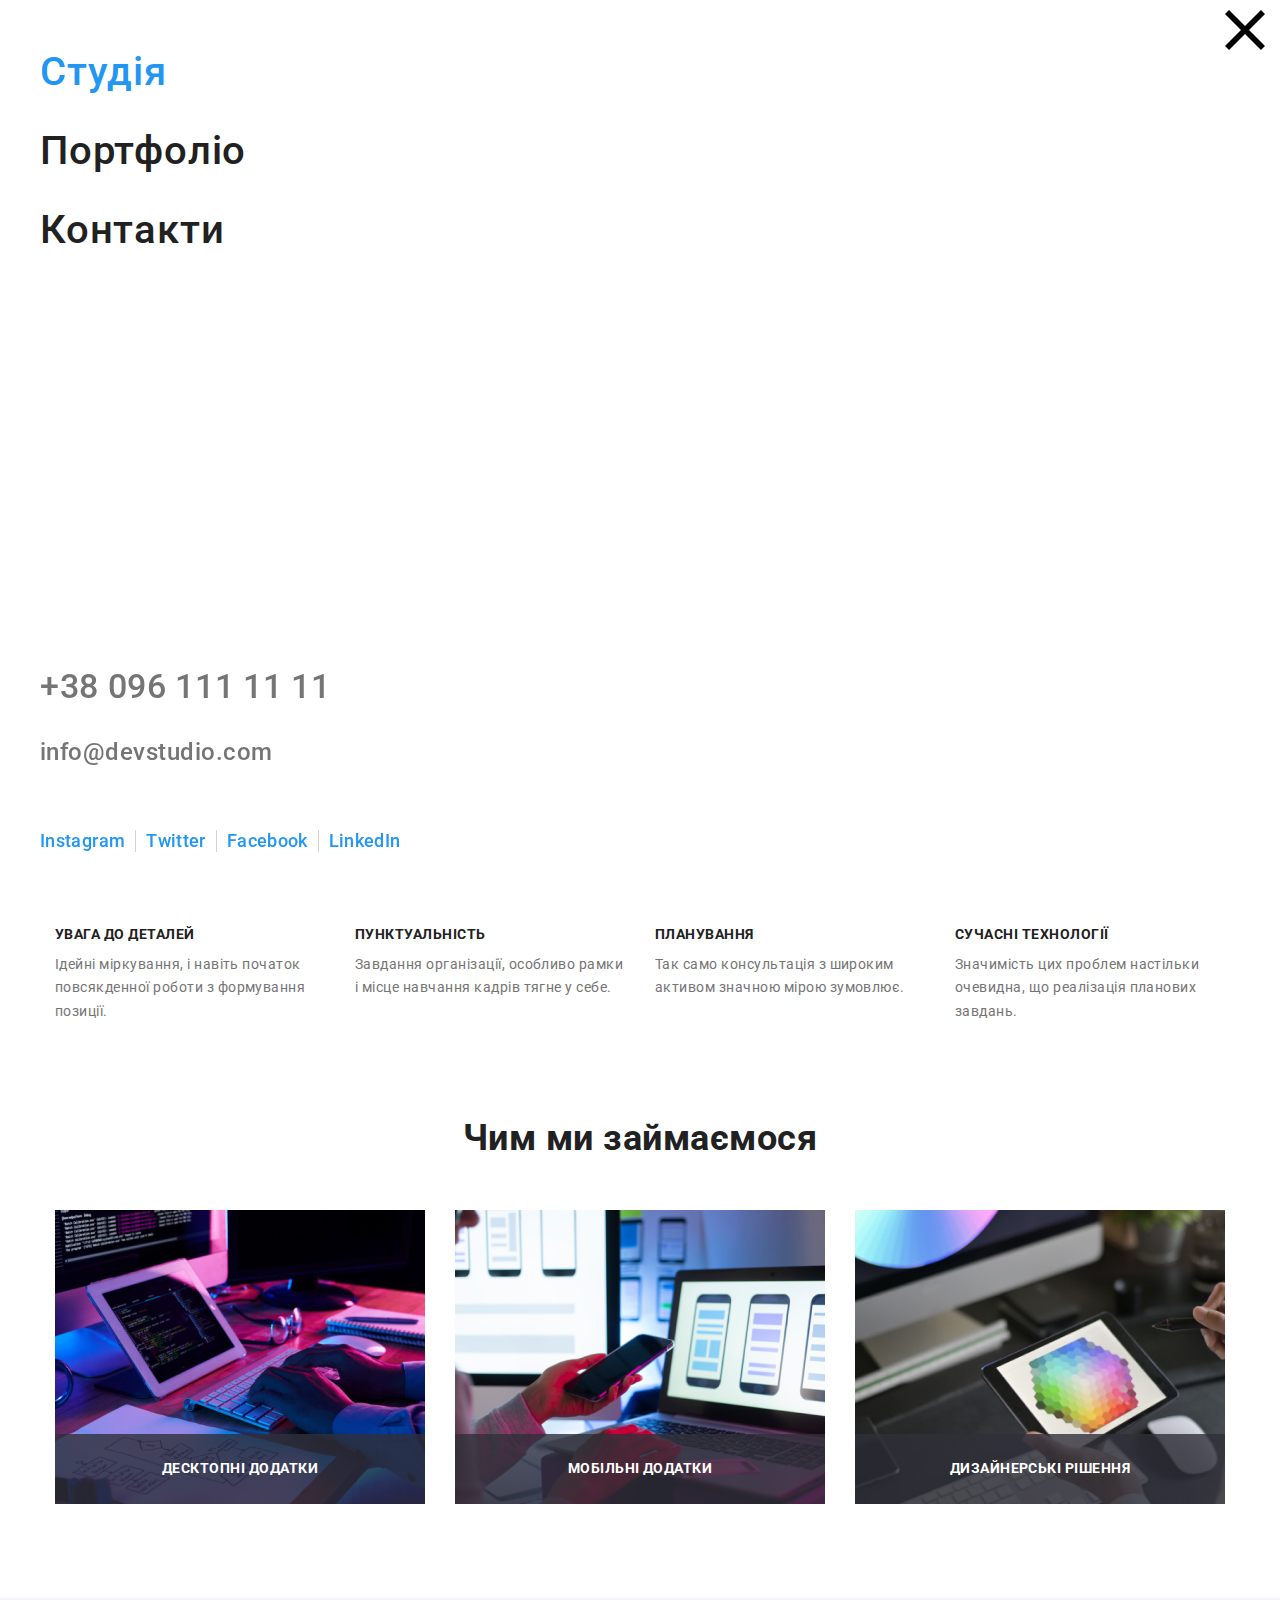
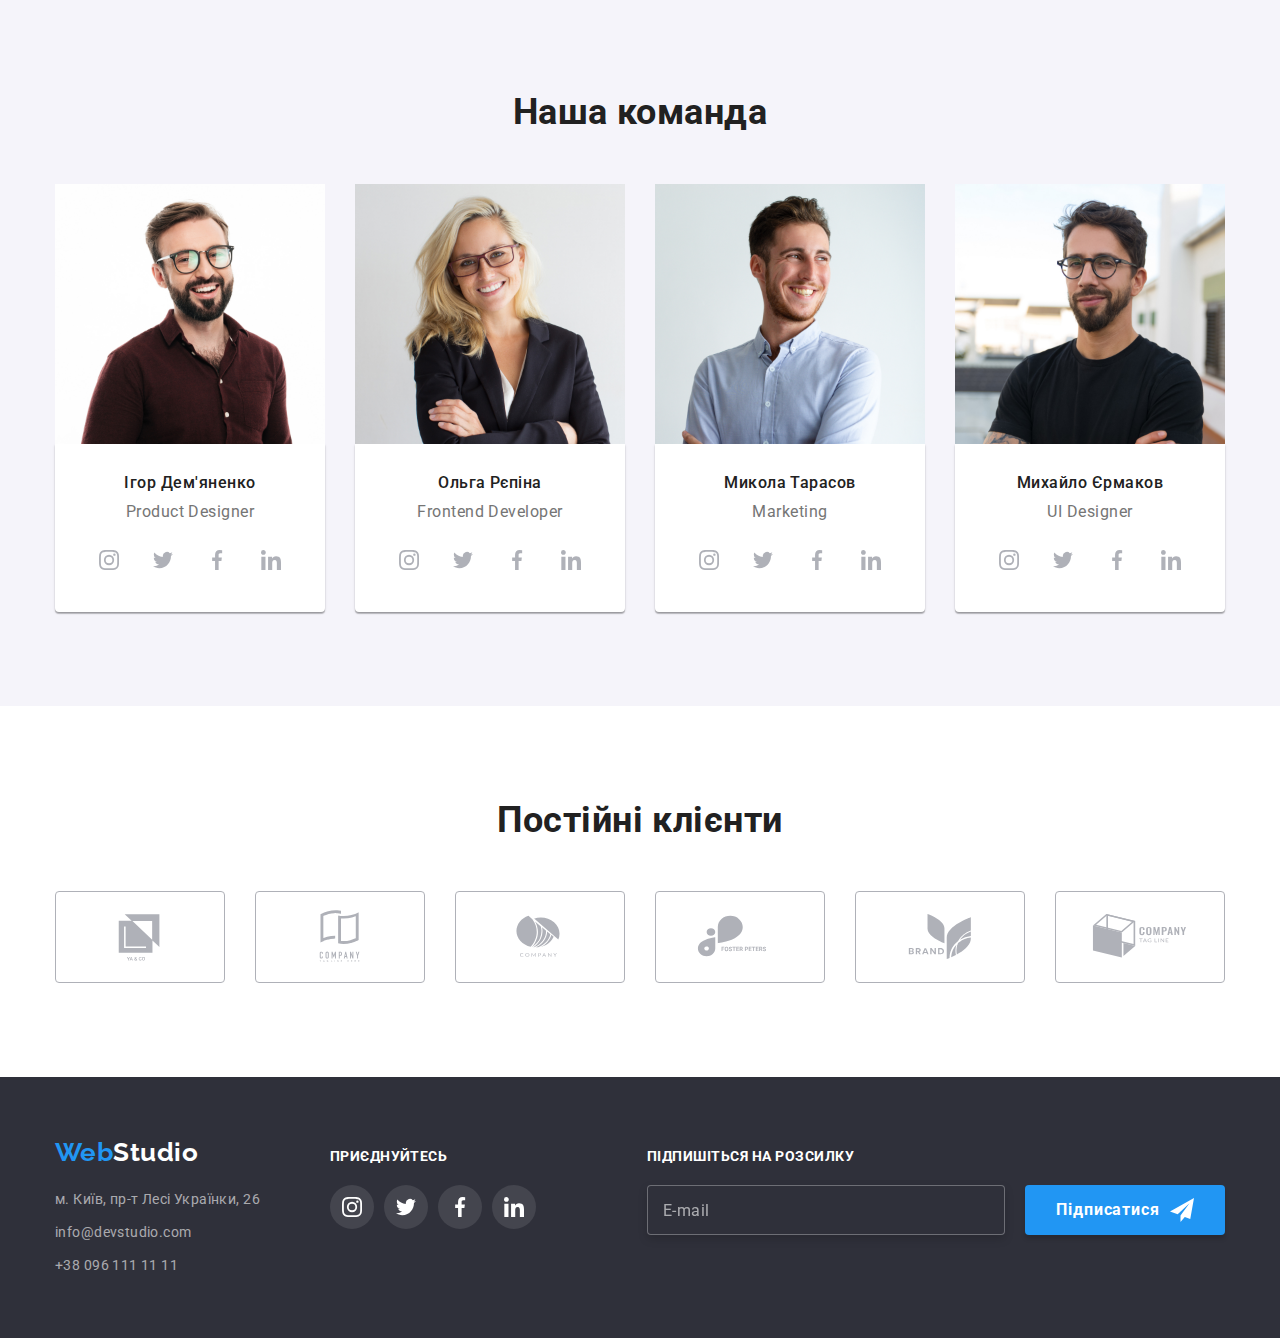
==== index.html @ c5bbde7a "роблю" ====
<!DOCTYPE html>
<html lang="uk">
  <head>
    <meta charset="UTF-8" />
    <meta http-equiv="X-UA-Compatible" content="IE=edge" />
    <meta name="viewport" content="width=device-width, initial-scale=1.0" />
    <title>WebStudio</title>
    <link
      href="https://fonts.googleapis.com/css2?family=Raleway:wght@700&family=Roboto:wght@400;500;700;900&display=swap,sans-serif"
      rel="stylesheet"
    />
    <link
      rel="stylesheet"
      href="https://cdnjs.cloudflare.com/ajax/libs/modern-normalize/1.1.0/modern-normalize.min.css"
    />
    <link rel="stylesheet" href="./css/main.min.css" />
  </head>
  <body>
    <header class="header">
      <div class="container header-container">
        <nav class="site-nav">
          <a href="./index.html" class="site-nav__logo link">
            <span class="site-nav__text">Web</span>Studio</a
          >
          <button class="head__menu js-open-menu" type="button" js-open-menu>
            <svg class="icon-menu">
              <use href="icon-menu_40px"></use>
            </svg>
          </button>
          <ul class="site-nav__list list">
            <li class="site-nav__item">
              <a href="./index.html" class="site-nav__link link current">Студія</a>
            </li>
            <li class="site-nav__item">
              <a href="./portfolio.html" class="site-nav__link link">Портфоліо</a>
            </li>
            <li class="site-nav__item"><a href="#" class="site-nav__link link">Контакти</a></li>
          </ul>
        </nav>

        <ul class="site-contacts list">
          <li class="site-contacts__item">
            <a href="mailtu:info@devstudio.com" class="site-contacts__link link">
              <svg class="site-contacts__icon site-contacts__icon-mail">
                <use href="./images/icons.svg/icons.svg#icon-mail"></use>
              </svg>
              <span>info@devstudio.com</span>
            </a>
          </li>
          <li class="site-contacts__item">
            <a href="tel:+380961111111" class="site-contacts__link link">
              <svg class="site-contacts__icon site-contacts__icon-tel">
                <use href="./images/icons.svg/icons.svg#icon-tel"></use>
              </svg>
              <span>+38 096 111 11 11</span>
            </a>
          </li>
        </ul>
        <div class="head__backdrop is-hidden js-menu-container" js-menu-container>
          <div class="menu__container">
            <button class="menu__btn-close js-close-menu" type="button">
              <svg class="menu__icon-close">
                <use href="./images/icons.svg/icons.svg#icon-vector-x"></use>
              </svg>
            </button>
            <nav class="">
              <ul class="menu__section-list">
                <li class="list menu__link">
                  <a class="menu__section decoration current" href="./index.html">Студія</a>
                </li>
                <li class="list menu__link">
                  <a class="menu__section decoration" href="./portfolio.html">Портфоліо</a>
                </li>
                <li class="list menu__link">
                  <a class="menu__section decoration" href="">Контакти</a>
                </li>
              </ul>
            </nav>

            <ul class="menu__mail-phone">
              <li class="list">
                <a class="decoration menu__mail" href="mailto:info@devstuio.com"
                  >info@devstudio.com</a
                >
              </li>
              <li class="list">
                <a class="decoration menu__phone" href="tel:+380961111111"> +38 096 111 11 11</a>
              </li>
            </ul>

            <div class="menu__social">
              <ul class="list menu__list">
                <li class="social__link">
                  <a class="social__link decoration" href="">Instagram</a>
                </li>
                <li class="social__link"><a class="social__link decoration" href="">Twitter</a></li>
                <li class="social__link">
                  <a class="social__link decoration" href="">Facebook</a>
                </li>
                <li class="social__link">
                  <a class="social__link decoration" href="">LinkedIn</a>
                </li>
              </ul>
            </div>
          </div>
        </div>
      </div>
    </header>
    <main>
      <section class="hiro centered">
        <h1 class="hiro__titel">Ефективні рішення для вашого бізнесу</h1>
        <button type="button" class="btn hiro__button" data-modal-open>Замовити послугу</button>
      </section>

      <section class="benefits sections">
        <div class="container">
          <h2 class="visually-hidden">Наші переваги</h2>
          <ul class="benefits__list list">
            <li class="benefits__item">
              <div class="benefits__wrapper-icon">
                <svg class="benefits__icon">
                  <use href="./images/icons.svg/icons.svg#icon-antenna"></use>
                </svg>
              </div>
              <h3 class="benefits__titel">УВАГА ДО ДЕТАЛЕЙ</h3>
              <p class="benefits__text">
                Ідейні міркування, і навіть початок повсякденної роботи з формування позиції.
              </p>
            </li>
            <li class="benefits__item">
              <div class="benefits__wrapper-icon">
                <svg class="benefits__icon">
                  <use href="./images/icons.svg/icons.svg#icon-watch"></use>
                </svg>
              </div>
              <h3 class="benefits__titel">ПУНКТУАЛЬНІСТЬ</h3>
              <p class="benefits__text">
                Завдання організації, особливо рамки і місце навчання кадрів тягне у себе.
              </p>
            </li>
            <li class="benefits__item">
              <div class="benefits__wrapper-icon">
                <svg class="benefits__icon">
                  <use href="./images/icons.svg/icons.svg#icon-monitor"></use>
                </svg>
              </div>
              <h3 class="benefits__titel">ПЛАНУВАННЯ</h3>
              <p class="benefits__text">
                Так само консультація з широким активом значною мірою зумовлює.
              </p>
            </li>
            <li class="benefits__item">
              <div class="benefits__wrapper-icon">
                <svg class="benefits__icon">
                  <use href="./images/icons.svg/icons.svg#icon-astronaut"></use>
                </svg>
              </div>
              <h3 class="benefits__titel">СУЧАСНІ ТЕХНОЛОГІЇ</h3>
              <p class="benefits__text">
                Значимість цих проблем настільки очевидна, що реалізація планових завдань.
              </p>
            </li>
          </ul>
        </div>
      </section>

      <section class="projects centered">
        <div class="container">
          <h2 class="projects__titel">Чим ми займаємося</h2>
          <ul class="projects__list list">
            <li class="projects__item">
              <img src="./images/work1.jpg" width="370" alt="розробка" />
              <p class="projects__description">Десктопні додатки</p>
            </li>
            <li class="projects__item">
              <img src="./images/work2.jpg" width="370" alt="технології" />
              <p class="projects__description">Мобільні додатки</p>
            </li>
            <li class="projects__item">
              <img src="./images/work3.jpg" width="370" alt="графіка" />
              <p class="projects__description">Дизайнерські рішення</p>
            </li>
          </ul>
        </div>
      </section>

      <section class="team centered">
        <div class="container">
          <h2 class="team__titel-section">Наша команда</h2>
          <ul class="team__list list">
            <li class="team__item">
              <img src="./images/team1.jpg" width="270" alt="співпрацевник" class="team__img" />
              <div class="team__text">
                <h3 class="team__titel">Ігор Дем'яненко</h3>
                <p class="team__description">Product Designer</p>
                <ul class="team__net-list list">
                  <li class="team__net-item net-item">
                    <a href="" class="team__link net-link">
                      <svg class="team__icon net-icon">
                        <use href="./images/icons.svg/icons.svg#icon-instagram"></use>
                      </svg>
                    </a>
                  </li>
                  <li class="team__net-item net-item">
                    <a href="" class="team__link net-link">
                      <svg class="team__icon net-icon">
                        <use href="./images/icons.svg/icons.svg#icon-twitter"></use>
                      </svg>
                    </a>
                  </li>
                  <li class="team__net-item net-item">
                    <a href="" class="team__link net-link">
                      <svg class="team__icon net-icon">
                        <use href="./images/icons.svg/icons.svg#icon-facebook"></use>
                      </svg>
                    </a>
                  </li>
                  <li class="team__net-item net-item">
                    <a href="" class="team__link net-link">
                      <svg class="team__icon net-icon">
                        <use href="./images/icons.svg/icons.svg#icon-linkedin"></use>
                      </svg>
                    </a>
                  </li>
                </ul>
              </div>
            </li>
            <li class="team__item">
              <img src="./images/team2.jpg" width="270" alt="співпрацевник" class="team__img" />
              <div class="team__text">
                <h3 class="team__titel">Ольга Рєпіна</h3>
                <p class="team__description">Frontend Developer</p>
                <ul class="team__net-list list">
                  <li class="team__net-item net-item">
                    <a href="" class="team__link net-link">
                      <svg class="team__icon net-icon">
                        <use href="./images/icons.svg/icons.svg#icon-instagram"></use>
                      </svg>
                    </a>
                  </li>
                  <li class="team__net-item net-item">
                    <a href="" class="team__link net-link">
                      <svg class="team__icon net-icon">
                        <use href="./images/icons.svg/icons.svg#icon-twitter"></use>
                      </svg>
                    </a>
                  </li>
                  <li class="team__net-item net-item">
                    <a href="" class="team__link net-link">
                      <svg class="team__icon net-icon">
                        <use href="./images/icons.svg/icons.svg#icon-facebook"></use>
                      </svg>
                    </a>
                  </li>
                  <li class="team__net-item net-item">
                    <a href="" class="team__link net-link">
                      <svg class="team__icon net-icon">
                        <use href="./images/icons.svg/icons.svg#icon-linkedin"></use>
                      </svg>
                    </a>
                  </li>
                </ul>
              </div>
            </li>
            <li class="team__item">
              <img src="./images/team3.jpg" width="270" alt="співпрацевник" class="team__img" />
              <div class="team__text">
                <h3 class="team__titel">Микола Тарасов</h3>
                <p class="team__description">Marketing</p>
                <ul class="team__net-list list">
                  <li class="team__net-item net-item">
                    <a href="" class="team__link net-link">
                      <svg class="team__icon net-icon">
                        <use href="./images/icons.svg/icons.svg#icon-instagram"></use>
                      </svg>
                    </a>
                  </li>
                  <li class="team__net-item net-item">
                    <a href="" class="team__link net-link">
                      <svg class="team__icon net-icon">
                        <use href="./images/icons.svg/icons.svg#icon-twitter"></use>
                      </svg>
                    </a>
                  </li>
                  <li class="team__net-item net-item">
                    <a href="" class="team__link net-link">
                      <svg class="team__icon net-icon">
                        <use href="./images/icons.svg/icons.svg#icon-facebook"></use>
                      </svg>
                    </a>
                  </li>
                  <li class="team__net-item net-item">
                    <a href="" class="team__link net-link">
                      <svg class="team__icon net-icon">
                        <use href="./images/icons.svg/icons.svg#icon-linkedin"></use>
                      </svg>
                    </a>
                  </li>
                </ul>
              </div>
            </li>
            <li class="team__item">
              <img src="./images/team4.jpg" width="270" alt="співпрацевник" class="team__img" />
              <div class="team__text">
                <h3 class="team__titel">Михайло Єрмаков</h3>
                <p class="team__description">UI Designer</p>
                <ul class="team__net-list list">
                  <li class="team__net-item net-item">
                    <a href="" class="team__link net-link">
                      <svg class="team__icon net-icon">
                        <use href="./images/icons.svg/icons.svg#icon-instagram"></use>
                      </svg>
                    </a>
                  </li>
                  <li class="team__net-item net-item">
                    <a href="" class="team__link net-link">
                      <svg class="team__icon net-icon">
                        <use href="./images/icons.svg/icons.svg#icon-twitter"></use>
                      </svg>
                    </a>
                  </li>
                  <li class="team__net-item net-item">
                    <a href="" class="team__link net-link">
                      <svg class="team__icon net-icon">
                        <use href="./images/icons.svg/icons.svg#icon-facebook"></use>
                      </svg>
                    </a>
                  </li>
                  <li class="team__net-item net-item">
                    <a href="" class="team__link net-link">
                      <svg class="team__icon net-icon">
                        <use href="./images/icons.svg/icons.svg#icon-linkedin"></use>
                      </svg>
                    </a>
                  </li>
                </ul>
              </div>
            </li>
          </ul>
        </div>
      </section>

      <section class="clients centered sections">
        <div class="container">
          <h2 class="clients__titel">Постійні клієнти</h2>
          <ul class="clients__list list">
            <li class="clients__item">
              <a href="" class="clients__link">
                <svg class="clients__icon">
                  <use href="./images/icons.svg/icons.svg#icon-logo-1"></use>
                </svg>
              </a>
            </li>
            <li class="clients__item">
              <a href="" class="clients__link">
                <svg class="clients__icon">
                  <use href="./images/icons.svg/icons.svg#icon-logo-2"></use>
                </svg>
              </a>
            </li>
            <li class="clients__item">
              <a href="" class="clients__link">
                <svg class="clients__icon">
                  <use href="./images/icons.svg/icons.svg#icon-logo-3"></use>
                </svg>
              </a>
            </li>
            <li class="clients__item">
              <a href="" class="clients__link">
                <svg class="clients__icon">
                  <use href="./images/icons.svg/icons.svg#icon-logo-4"></use>
                </svg>
              </a>
            </li>
            <li class="clients__item">
              <a href="" class="clients__link">
                <svg class="clients__icon">
                  <use href="./images/icons.svg/icons.svg#icon-logo-5"></use>
                </svg>
              </a>
            </li>
            <li class="clients__item">
              <a href="" class="clients__link">
                <svg class="clients__icon">
                  <use href="./images/icons.svg/icons.svg#icon-logo-6"></use>
                </svg>
              </a>
            </li>
          </ul>
        </div>
      </section>
    </main>
    <footer class="footer">
      <div class="footer__container container">
        <div class="footer__wrapper wrapper">
          <a href="./index.html" class="footer__logo site-nav__logo list link">
            <span class="site-nav__text">Web</span>Studio</a
          >
          <address class="footer__address">
            <ul class="footer__address-list address-list list">
              <li class="address-list__item">
                <a
                  href="https://goo.gl/maps/oUmu2udfo8Njwz6L7"
                  target="_blank"
                  rel="noopener nofollow noreferree"
                  class="address__link link"
                >
                  <span> м. Київ, пр-т Лесі Українки, 26</span></a
                >
              </li>
              <li class="address-list__item">
                <a href="mailtu:info@devstudio.com" class="address__link link"
                  >info@devstudio.com</a
                >
              </li>
              <li class="address-list__item">
                <a href="tel:+380961111111" class="address__link link">+38 096 111 11 11</a>
              </li>
            </ul>
          </address>
        </div>
        <div class="footer-icons">
          <h2 class="footer-icons__titel">приєднуйтесь</h2>
          <ul class="footer-icons__list list">
            <li class="footer-icons__item net-item">
              <a href="" class="footer-icons__link net-link">
                <svg class="footer__icon net-icon">
                  <use href="./images/icons.svg/icons.svg#icon-instagram"></use>
                </svg>
              </a>
            </li>
            <li class="footer-icons__item net-item">
              <a href="" class="footer-icons__link net-link">
                <svg class="footer__icon net-icon">
                  <use href="./images/icons.svg/icons.svg#icon-twitter"></use>
                </svg>
              </a>
            </li>
            <li class="footer-icons__item net-item">
              <a href="" class="footer-icons__link net-link">
                <svg class="footer__icon net-icon">
                  <use href="./images/icons.svg/icons.svg#icon-facebook"></use>
                </svg>
              </a>
            </li>
            <li class="footer-icons__item net-item">
              <a href="" class="footer-icons__link net-link">
                <svg class="footer__icon net-icon">
                  <use href="./images/icons.svg/icons.svg#icon-linkedin"></use>
                </svg>
              </a>
            </li>
          </ul>
        </div>

        <form class="form-footer" name="form">
          <div class="form-footer__subscription">
            <div class="form-footer__form-field">
              <label class="form-footer__form-mail" for="mail">Підпишіться на розсилку</label>
              <input
                class="form-footer__form-input"
                type="email"
                name="mail"
                id="mail"
                placeholder="E-mail"
              />
            </div>

            <button type="button" class="form-footer__btn btn">
              Підписатися<svg class="form-footer__icon-telegram contacts-icon">
                <use href="./images/icons.svg/icons.svg#icon-telegram"></use>
              </svg>
            </button>
          </div>
        </form>
      </div>
    </footer>

    <div class="backdrop is-hidden" data-modal>
      <div class="modal">
        <p class="modal__text">Залиште свої дані, ми вам передзвонимо</p>
        <form class="modal-form" autocomplete="on">
          <label class="modal-form__label"
            >Ім'я
            <input class="modal-form__input" type="text" name="name" autofocus />
            <svg class="modal-form__icon">
              <use href="./images/icons.svg/icons.svg#icon-person"></use>
            </svg>
          </label>

          <label class="modal-form__label"
            >Телефон
            <input class="modal-form__input" type="tel" name="tel" />
            <svg class="modal-form__icon">
              <use href="./images/icons.svg/icons.svg#icon-phone"></use>
            </svg>
          </label>

          <label class="modal-form__label"
            >Пошта
            <input class="modal-form__input" type="email" name="mail" />
            <svg class="modal-form__icon">
              <use href="./images/icons.svg/icons.svg#icon-modal-mail"></use>
            </svg>
          </label>

          <div class="modal-form__texarea-label">
            <label class="modal-form__labe" for="comment">Коментар</label>
            <textarea
              class="modal-form__textarea"
              name="comment"
              id="comment"
              cols="30"
              rows="10"
              placeholder="Введіть текст"
            ></textarea>
          </div>

          <div class="modal-form__wrapper-agree">
            <input
              class="modal-form__checkbox-agree visually-hidden"
              id="checkbox-agree"
              value="agree"
              name="checkbox-agree"
              type="checkbox"
            />
            <label class="modal-form__agree-label" for="checkbox-agree">
              Погоджуюся з розсилкою та приймаю
              <a href="" class="modal-form__link"> Умови договору</a>
            </label>
          </div>

          <button class="modal-form__button btn" type="submit">Відправити</button>
        </form>

        <button type="button" class="modal__backdrop-close" data-modal-close>
          <svg class="modal__backdrop-icon">
            <use href="./images/icons.svg/icons.svg#icon-vector-x"></use>
          </svg>
        </button>
      </div>
    </div>
    <script src="./js/mobile-menu.js"></script>
    <script src="./js/modal.js"></script>
  </body>
</html>
---- css/main.min.css ----
.visually-hidden{position:absolute;white-space:nowrap;width:1px;height:1px;overflow:hidden;border:0;padding:0;clip:rect(0 0 0 0);-webkit-clip-path:inset(50%);clip-path:inset(50%);margin:-1px}.btn{font-family:"Roboto";font-weight:700;font-size:16px;line-height:1.87;letter-spacing:.06em;background-color:#2196f3;color:#fff;border:1px solid rgba(0,0,0,0);border-radius:4px;cursor:pointer}.net-icon{width:20px;height:20px}html{-webkit-box-sizing:border-box;box-sizing:border-box}.decoration{text-decoration:none}h2,h3,p{margin:0;padding:0}img{display:block;max-width:100%}body{font-family:"Roboto",sans-serif;background-color:#fff;font-weight:400;letter-spacing:.03em;color:#212121}.list{padding:0;margin:0;list-style:none}.link{text-decoration:none}.centered{text-align:center}.container{padding-left:15px;padding-right:15px;margin-left:auto;margin-right:auto}@media screen and (min-width: 480px){.container{width:480px}}@media screen and (min-width: 768px){.container{width:768px}}@media screen and (min-width: 1200px){.container{width:1200px}}.sections{padding-top:60px;padding-bottom:60px}@media screen and (min-width: 1200px){.sections{padding-top:94px;padding-bottom:94px}}.header{border-bottom:1px solid #ececec}.header-container{display:-webkit-box;display:-ms-flexbox;display:flex}.site-nav__logo{display:-webkit-box;display:-ms-flexbox;display:flex;-webkit-box-align:center;-ms-flex-align:center;align-items:center;font-family:"Raleway";font-size:26px;font-weight:700;line-height:1.19;color:#000}.site-nav__text{color:#2196f3}.site-nav{display:-webkit-box;display:-ms-flexbox;display:flex;padding-left:15px}.site-nav__list{display:-webkit-box;display:-ms-flexbox;display:flex;margin-left:93px}@media screen and (max-width: 767.98px){.site-nav__list{display:none}}.site-nav__link{position:relative;display:block;padding-top:32px;padding-bottom:32px;font-weight:500;font-size:14px;line-height:1.14;color:var(--primary-color);-webkit-transition:color 250ms cubic-bezier(0.4, 0, 0.2, 1);transition:color 250ms cubic-bezier(0.4, 0, 0.2, 1)}.site-nav__link:hover,.site-nav__link:focus{color:#2196f3}.site-nav__link.current::after{content:"";position:absolute;left:0;bottom:0;display:block;width:100%;height:4px;background-color:#2196f3;border-radius:2px}.site-nav__item:not(:last-child){margin-right:40px}.site-contacts{display:-webkit-box;display:-ms-flexbox;display:flex;margin-left:auto;padding-right:15px;-webkit-box-align:center;-ms-flex-align:center;align-items:center}@media screen and (max-width: 1199.98px){.site-contacts{display:none}}.site-contacts__item+.site-contacts__item{margin-left:50px}.current{color:#2196f3}.site-contacts__link{display:-webkit-inline-box;display:-ms-inline-flexbox;display:inline-flex;padding-top:32px;padding-bottom:32px;font-weight:500;font-size:14px;line-height:1.14;color:#757575;-webkit-transition:color 250ms cubic-bezier(0.4, 0, 0.2, 1);transition:color 250ms cubic-bezier(0.4, 0, 0.2, 1)}.site-contacts__link:hover,.site-contacts__link:focus{color:#2196f3}.site-contacts__icon{-ms-flex-item-align:center;align-self:center;margin-right:10px;fill:#757575;stroke:currentColor}.site-contacts__icon-mail{width:16px;height:12px}.site-contacts__icon-tel{width:10px;height:16px}@media screen and (max-width: 767px){.site-nav__list,.site-contacts{display:none}.site-nav{-webkit-box-pack:justify;-ms-flex-pack:justify;justify-content:space-between}}.site-nav{display:-webkit-box;display:-ms-flexbox;display:flex;-webkit-box-align:center;-ms-flex-align:center;align-items:center}.header{border-bottom:1px solid #ececec}.head__menu{cursor:pointer;display:inline-block;border-color:rgba(0,0,0,0);background-color:#fff;fill:#000}.head__backdrop{display:-webkit-box;display:-ms-flexbox;display:flex;position:fixed;top:0;left:0;width:100%;height:100%;background-color:#fff;z-index:999}.head__backdrop.is-hidden{opacity:0;pointer-events:none;-webkit-transform:scale(0.9);transform:scale(0.9)}.icon-menu{width:40px;height:40px;fill:#000}.menu__container{padding-top:48px;padding-bottom:48px;padding-left:40px}.menu__btn-close{position:fixed;top:10px;right:15px;padding:0;border:none;background-color:#fff}.menu__icon-close{width:40px;height:40px}.menu__btn-close:hover .menu__icon-close,.menu__btn-close:focus .menu__icon-close{fill:#2196f3}.menu__section{font-weight:500;font-size:40px;line-height:47px;letter-spacing:.02em;color:#212121}.menu__link:not(:last-child){margin-bottom:32px}.menu__link:hover .menu__section,.menu__link:focus .menu__section{color:#2196f3}.menu__section-list{padding:0;margin:0}.menu__social{position:fixed;bottom:48px;left:40px}.menu__list{display:-webkit-box;display:-ms-flexbox;display:flex;-webkit-box-pack:start;-ms-flex-pack:start;justify-content:flex-start;-ms-flex-wrap:wrap;flex-wrap:wrap}.menu__mail-phone{margin:0;padding:0;display:-webkit-box;display:-ms-flexbox;display:flex;-webkit-box-orient:vertical;-webkit-box-direction:reverse;-ms-flex-direction:column-reverse;flex-direction:column-reverse;position:fixed;bottom:134px;gap:32px}.menu__mail{font-weight:500;font-size:24px;line-height:1.1666666667;letter-spacing:.02em;color:#757575}.menu__phone{font-weight:500;font-size:34px;line-height:1.1764705882;letter-spacing:.02em;color:#757575}.menu__mail:hover,.menu__mail:focus,.menu__phone:hover,.menu__phone:focus{color:#2196f3}.current{color:#2196f3}.social__link:not(:last-child){padding-right:10px;border-right:1px solid rgba(33,33,33,.2)}.social__link:not(:first-child){padding-left:10px}.social__link{font-weight:500;font-size:18px;line-height:1.2222222222;letter-spacing:.02em;color:#2196f3}@media screen and (min-width: 768px){.head__menu{display:none}}.backdrop{position:absolute;left:0;top:0;width:100%;height:100%;background-color:rgba(0,0,0,.2);-webkit-transition:opacity 250ms cubic-bezier(0.4, 0, 0.2, 1);transition:opacity 250ms cubic-bezier(0.4, 0, 0.2, 1)}.backdrop.is-hidden{opacity:0;pointer-events:none}.backdrop.is-hidden .modal{-webkit-transform:translate(-50%, -50%) scale(0.6);transform:translate(-50%, -50%) scale(0.6)}.hiro{width:1600px;margin:auto;padding-top:200px;padding-bottom:200px;background-color:#2f303a;background-image:-webkit-gradient(linear, left top, right top, from(rgba(47, 48, 58, 0.4)), to(rgba(47, 48, 58, 0.4))),url(../images/hiro.jpg);background-image:linear-gradient(to right, rgba(47, 48, 58, 0.4), rgba(47, 48, 58, 0.4)),url(../images/hiro.jpg);background-repeat:no-repeat;background-position:center}.hiro__titel{margin-top:0;width:696px;display:-webkit-box;display:-ms-flexbox;display:flex;margin-left:auto;margin-right:auto;margin-bottom:30px;font-weight:900;font-size:44px;line-height:1.36;color:#fff;letter-spacing:.06em;text-transform:uppercase}.hiro__button{min-width:216px;padding:10px 32px}@media screen and (min-width: 768px){.benefits__list{display:-webkit-box;display:-ms-flexbox;display:flex;-ms-flex-wrap:wrap;flex-wrap:wrap;gap:30px}}@media screen and (min-width: 768px){.benefits__item{width:354px}}@media screen and (min-width: 1200px){.benefits__item{width:calc((100% - 90px)/4)}}.benefits__titel{font-size:14px;line-height:1.14;margin-bottom:10px}@media screen and (max-width: 767.98px){.benefits__titel{display:-webkit-box;display:-ms-flexbox;display:flex;-webkit-box-pack:center;-ms-flex-pack:center;justify-content:center}}.benefits__text{color:#757575;font-size:14px;line-height:1.71}@media screen and (max-width: 767.98px){.benefits__text{padding-bottom:30px}}.benefits__wrapper-icon{width:270px;height:120px;margin-bottom:30px;display:-webkit-box;display:-ms-flexbox;display:flex;-webkit-box-pack:center;-ms-flex-pack:center;justify-content:center;-webkit-box-align:center;-ms-flex-align:center;align-items:center;background:#f5f4fa;border-radius:4px}@media screen and (max-width: 767px){.benefits__wrapper-icon{width:100%}}@media screen and (min-width: 767px)and (max-width: 1199px){.benefits__wrapper-icon{width:354px}}.benefits__icon{width:70px;height:70px}.projects{padding-bottom:94px}@media(max-width: 1199px){.projects{display:none}}@media screen and (max-width: 1199.98px){.projects__titel,.team__titel-section,.clients__titel{font-size:28px;line-height:1.17;letter-spacing:.03em;margin-bottom:30px}}@media screen and (min-width: 1200px){.projects__titel,.team__titel-section,.clients__titel{font-size:36px;line-height:1.16;margin-bottom:50px}}.projects__list{display:-webkit-box;display:-ms-flexbox;display:flex;-ms-flex-wrap:wrap;flex-wrap:wrap}.projects__item{position:relative;width:calc((100% - 60px)/3);margin-right:30px}.projects__item:nth-child(3n){margin-right:0}.projects__description{display:-webkit-box;display:-ms-flexbox;display:flex;position:absolute;bottom:0;width:100%;height:70px;background-color:rgba(47,48,58,.8);font-family:"Roboto";font-style:normal;font-weight:700;font-size:14px;line-height:1.14;text-align:center;-webkit-box-align:center;-ms-flex-align:center;align-items:center;-webkit-box-pack:center;-ms-flex-pack:center;justify-content:center;text-transform:uppercase;color:#fff}.team{background-color:#f5f4fa;padding-bottom:94px;padding-top:94px}@media screen and (max-width: 1199.98px){.team__list{display:-webkit-box;display:-ms-flexbox;display:flex;-ms-flex-wrap:wrap;flex-wrap:wrap;-webkit-box-pack:center;-ms-flex-pack:center;justify-content:center;gap:30px}}@media screen and (min-width: 1200px){.team__list{display:-webkit-box;display:-ms-flexbox;display:flex;gap:30px}}.team__img{height:auto}.team__text{width:270px;background-color:#fff;padding-top:30px;padding-bottom:30px;-webkit-box-shadow:0px 1px 3px rgba(0,0,0,.12),0px 1px 1px rgba(0,0,0,.14),0px 2px 1px rgba(0,0,0,.2);box-shadow:0px 1px 3px rgba(0,0,0,.12),0px 1px 1px rgba(0,0,0,.14),0px 2px 1px rgba(0,0,0,.2);border-radius:0px 0px 4px 4px}@media screen and (max-width: 767.98px){.team__text{width:450px}}@media screen and (max-width: 1199.98px){.team__text{width:354px}}.team__titel{font-weight:500;font-size:16px;line-height:1.18;color:#212121;margin-bottom:10px}.team__description{line-height:1.18;color:#757575;margin-bottom:16px}.team__net-list{display:-webkit-box;display:-ms-flexbox;display:flex;-webkit-box-pack:center;-ms-flex-pack:center;justify-content:center}.net-item{border-radius:50%;-webkit-transition:background-color 250ms cubic-bezier(0.4, 0, 0.2, 1);transition:background-color 250ms cubic-bezier(0.4, 0, 0.2, 1)}.net-item:not(:last-child){margin-right:10px}.net-link{display:-webkit-box;display:-ms-flexbox;display:flex;-webkit-box-align:center;-ms-flex-align:center;align-items:center;-webkit-box-pack:center;-ms-flex-pack:center;justify-content:center;width:44px;height:44px;font-size:0px;padding:0;border-radius:50%;fill:#afb1b8;-webkit-transition:background-color 250ms cubic-bezier(0.4, 0, 0.2, 1);transition:background-color 250ms cubic-bezier(0.4, 0, 0.2, 1)}.net-link:hover,.net-link:focus{fill:#fff;background-color:#2196f3}@media screen and (max-width: 1199.98px){.clients__titel{font-family:"Roboto";font-style:normal;font-weight:700;line-height:1.1785714286;color:#212121}}.clients__list{display:-webkit-box;display:-ms-flexbox;display:flex;-ms-flex-wrap:wrap;flex-wrap:wrap;gap:30px}@media screen and (min-width: 1px){.clients__list{-webkit-box-pack:center;-ms-flex-pack:center;justify-content:center}}@media screen and (max-width: 767px){.clients__item{width:210px}}@media screen and (min-width: 768px){.clients__item{width:226px}}@media screen and (min-width: 1200px){.clients__item{width:170px}}.clients__link{width:170px;height:92px;color:#afb1b8;border:1px solid #afb1b8;border-radius:4px;display:-webkit-box;display:-ms-flexbox;display:flex;-webkit-box-pack:center;-ms-flex-pack:center;justify-content:center;-webkit-box-align:center;-ms-flex-align:center;align-items:center;-webkit-transition:border-color,color 250ms cubic-bezier(0.4, 0, 0.2, 1);transition:border-color,color 250ms cubic-bezier(0.4, 0, 0.2, 1)}.clients__link:hover{border-color:#2196f3;color:#2196f3}.clients__link:focus .clients__icon{fill:#2196f3}@media screen and (max-width: 767px){.clients__link{width:210px}}@media screen and (min-width: 768px){.clients__link{width:226px}}@media screen and (min-width: 1200px){.clients__link{width:170px}}.clients__icon{width:106px;height:60px;fill:currentColor}.footer{padding-bottom:60px;padding-top:60px;background-color:#2f303a}.footer__container{display:-webkit-box;display:-ms-flexbox;display:flex;-webkit-box-align:baseline;-ms-flex-align:baseline;align-items:baseline}.footer__wrapper{margin-right:70px}.footer__logo{color:#fff;line-height:1.19;margin-bottom:20px}.address-list__item:nth-child(-n+2){margin-bottom:9px}.address__link{color:rgba(255,255,255,.6);font-style:normal;font-size:14px;line-height:1.71;letter-spacing:.03em;-webkit-transition:color 250ms cubic-bezier(0.4, 0, 0.2, 1);transition:color 250ms cubic-bezier(0.4, 0, 0.2, 1)}.address__link:hover,.address__link:focus{color:#fff}.form-footer{margin-left:auto}.form-footer__subscription{display:-webkit-box;display:-ms-flexbox;display:flex;-webkit-box-align:end;-ms-flex-align:end;align-items:end}.form-footer__form-field{display:-webkit-box;display:-ms-flexbox;display:flex;-webkit-box-orient:vertical;-webkit-box-direction:normal;-ms-flex-direction:column;flex-direction:column;margin-right:20px}.form-footer__form-mail{font-style:normal;font-weight:700;font-size:14px;line-height:1.14;margin-bottom:20px;text-transform:uppercase;color:#fff}.form-footer__form-input{width:358px;height:50px;padding:15px;background:#2f303a;color:#fff;border:1px solid rgba(255,255,255,.3);-webkit-filter:drop-shadow(0px 4px 4px rgba(0, 0, 0, 0.15));filter:drop-shadow(0px 4px 4px rgba(0, 0, 0, 0.15));border-radius:4px;outline-color:#2196f3}.form-footer__form-input::-webkit-input-placeholder{line-height:1.25;display:-webkit-box;display:flex;-webkit-box-align:center;align-items:center;letter-spacing:.03em;color:rgba(255,255,255,.6)}.form-footer__form-input::-moz-placeholder{line-height:1.25;display:flex;align-items:center;letter-spacing:.03em;color:rgba(255,255,255,.6)}.form-footer__form-input:-ms-input-placeholder{line-height:1.25;display:-ms-flexbox;display:flex;-ms-flex-align:center;align-items:center;letter-spacing:.03em;color:rgba(255,255,255,.6)}.form-footer__form-input::-ms-input-placeholder{line-height:1.25;display:-ms-flexbox;display:flex;-ms-flex-align:center;align-items:center;letter-spacing:.03em;color:rgba(255,255,255,.6)}.form-footer__form-input::placeholder{line-height:1.25;display:-webkit-box;display:-ms-flexbox;display:flex;-webkit-box-align:center;-ms-flex-align:center;align-items:center;letter-spacing:.03em;color:rgba(255,255,255,.6)}.form-footer__btn{width:200px;height:50px;display:-webkit-box;display:-ms-flexbox;display:flex;-webkit-box-align:center;-ms-flex-align:center;align-items:center;-webkit-box-pack:center;-ms-flex-pack:center;justify-content:center;-webkit-box-shadow:0px 4px 4px rgba(0,0,0,.15);box-shadow:0px 4px 4px rgba(0,0,0,.15)}.form-footer__icon-telegram{width:24px;height:24px;fill:#fff;margin-left:10px}.footer-icons__titel{font-size:14px;line-height:1.14;letter-spacing:.03em;text-transform:uppercase;color:#fff;margin-bottom:20px}.footer-icons__list{display:-webkit-box;display:-ms-flexbox;display:flex}.footer-icons__item{background-color:rgba(255,255,255,.1)}.footer-icons__item:hover{background-color:#2196f3}.footer-icons__link:focus{background-color:#2196f3}.footer__icon{fill:#fff}.backdrop{position:absolute;left:0;top:0;width:100%;height:100%;background-color:rgba(0,0,0,.2);-webkit-transition:opacity 250ms cubic-bezier(0.4, 0, 0.2, 1);transition:opacity 250ms cubic-bezier(0.4, 0, 0.2, 1)}.backdrop.is-hidden{opacity:0;pointer-events:none}.backdrop.is-hidden .modal{-webkit-transform:translate(-50%, -50%) scale(0.6);transform:translate(-50%, -50%) scale(0.6)}.modal__backdrop-close{position:absolute;width:30px;height:30px;top:8px;right:8px;color:#2196f3;background:#fff;border:1px solid rgba(0,0,0,.1);border-radius:50%;cursor:pointer}.modal__backdrop-close:hover .modal__backdrop-icon{fill:currentColor}.modal__backdrop-icon{width:11px;height:11px;fill:#000}.modal{position:relative;top:50%;left:50%;width:528px;min-height:581px;padding:40px;background-color:#fff;-webkit-box-shadow:0px 1px 3px rgba(0,0,0,.12),0px 1px 1px rgba(0,0,0,.14),0px 2px 1px rgba(0,0,0,.2);box-shadow:0px 1px 3px rgba(0,0,0,.12),0px 1px 1px rgba(0,0,0,.14),0px 2px 1px rgba(0,0,0,.2);border-radius:4px;-webkit-transform:translate(-50%, -50%) scale(1);transform:translate(-50%, -50%) scale(1);-webkit-transition:-webkit-transform 250ms cubic-bezier(0.4, 0, 0.2, 1);transition:-webkit-transform 250ms cubic-bezier(0.4, 0, 0.2, 1);transition:transform 250ms cubic-bezier(0.4, 0, 0.2, 1);transition:transform 250ms cubic-bezier(0.4, 0, 0.2, 1), -webkit-transform 250ms cubic-bezier(0.4, 0, 0.2, 1)}.modal__text{margin-bottom:12px;font-weight:700;font-size:20px;line-height:1.15;text-align:center;letter-spacing:.03em;color:#212121}.modal-form__input{margin-top:4px;width:100%;height:40px;padding-left:42px;border:1px solid rgba(33,33,33,.2);border-radius:4px;outline-color:#2196f3}.modal-form__input:focus+.modal-form__icon{fill:#2196f3}.modal-form__icon{position:absolute;top:50%;left:15px;width:18px;height:18px;fill:#212121}.modal-form__label{position:relative;display:-webkit-box;display:-ms-flexbox;display:flex;-webkit-box-orient:vertical;-webkit-box-direction:normal;-ms-flex-direction:column;flex-direction:column;margin-bottom:10px;font-size:12px;line-height:1.16;letter-spacing:.01em;color:#757575}.modal-form__texarea-label{font-size:12px;line-height:1.16;letter-spacing:.01em;color:#757575}.modal-form__textarea{resize:none;width:100%;min-height:120px;padding:12px 16px;margin-top:4px;margin-bottom:20px;border:1px solid rgba(33,33,33,.2);border-radius:4px;outline-color:#2196f3}textarea::-webkit-input-placeholder{color:rgba(117,117,117,.5)}textarea::-moz-placeholder{color:rgba(117,117,117,.5)}textarea:-ms-input-placeholder{color:rgba(117,117,117,.5)}textarea::-ms-input-placeholder{color:rgba(117,117,117,.5)}textarea::placeholder{color:rgba(117,117,117,.5)}.modal-form__agree-label{display:-webkit-box;display:-ms-flexbox;display:flex;-webkit-box-align:center;-ms-flex-align:center;align-items:center;-webkit-box-pack:center;-ms-flex-pack:center;justify-content:center;font-size:14px;line-height:1.71;margin-bottom:30px;letter-spacing:.03em;color:#757575}.modal-form__agree-label::before{content:" ";display:-webkit-box;display:-ms-flexbox;display:flex;width:16px;height:15px;margin-right:7px;border:2px solid #212121;border-radius:2px;-webkit-box-shadow:0px 1px 3px rgba(0,0,0,.12),0px 1px 1px rgba(0,0,0,.14),0px 2px 1px rgba(0,0,0,.2);box-shadow:0px 1px 3px rgba(0,0,0,.12),0px 1px 1px rgba(0,0,0,.14),0px 2px 1px rgba(0,0,0,.2)}.modal-form__link{color:#2196f3;margin-left:5px}.modal-form__checkbox-agree:checked+.modal-form__agree-label::before{background-color:#2196f3;border:none;background-image:url(../images/icons.svg/chek-mark.svg);background-repeat:no-repeat;background-position:center}.modal-form__button{display:block;margin:0 auto;width:200px;height:50px;padding:10px 52px;background:#2196f3}.filter{padding-top:94px;padding-bottom:94px}.filter-list{display:-webkit-box;display:-ms-flexbox;display:flex;-webkit-box-pack:center;-ms-flex-pack:center;justify-content:center;margin-bottom:50px}.filter-list__item:not(:last-child){margin-right:8px}.filter-list__btn{font-weight:500;font-size:16px;line-height:1.62;min-width:73px;padding:6px 25px;border-radius:4px;border:1px solid rgba(0,0,0,0);background-color:#f5f4fa;color:#212121;cursor:pointer;-webkit-transition:background-color,color,250ms cubic-bezier(0.4, 0, 0.2, 1),-webkit-box-shadow;transition:background-color,color,250ms cubic-bezier(0.4, 0, 0.2, 1),-webkit-box-shadow;transition:background-color,color,box-shadow,250ms cubic-bezier(0.4, 0, 0.2, 1);transition:background-color,color,box-shadow,250ms cubic-bezier(0.4, 0, 0.2, 1),-webkit-box-shadow}.filter-list__btn:hover,.filter-list__btn:focus{background-color:#2196f3;color:#fff;-webkit-box-shadow:0px 3px 1px rgba(0,0,0,.1),0px 1px 2px rgba(0,0,0,.08),0px 2px 2px rgba(0,0,0,.12);box-shadow:0px 3px 1px rgba(0,0,0,.1),0px 1px 2px rgba(0,0,0,.08),0px 2px 2px rgba(0,0,0,.12)}.filter__work-list{display:-webkit-box;display:-ms-flexbox;display:flex;-ms-flex-wrap:wrap;flex-wrap:wrap}.filter__work-item{height:404px;width:calc((100% - 60px)/3);margin-right:30px;margin-bottom:30px;-webkit-transition:-webkit-box-shadow 250ms cubic-bezier(0.4, 0, 0.2, 1);transition:-webkit-box-shadow 250ms cubic-bezier(0.4, 0, 0.2, 1);transition:box-shadow 250ms cubic-bezier(0.4, 0, 0.2, 1);transition:box-shadow 250ms cubic-bezier(0.4, 0, 0.2, 1), -webkit-box-shadow 250ms cubic-bezier(0.4, 0, 0.2, 1)}.filter__work-item:hover{-webkit-box-shadow:0px 1px 1px rgba(0,0,0,.12),0px 4px 4px rgba(0,0,0,.06),1px 4px 6px rgba(0,0,0,.16);box-shadow:0px 1px 1px rgba(0,0,0,.12),0px 4px 4px rgba(0,0,0,.06),1px 4px 6px rgba(0,0,0,.16)}.filter__work-item:nth-child(3n){margin-right:0}.filter__work-item:nth-last-child(-n+3){margin-bottom:0}.filter__work-titel{font-size:18px;line-height:2;color:#212121;letter-spacing:.06em}.filter__work-description{line-height:1.87;color:#757575}.filter__img{display:block;width:100%;height:auto}.filter__work-link:hover .filter__description{-webkit-transform:translateY(0%);transform:translateY(0%);opacity:1}.filter__work-link:focus .filter__description{-webkit-transform:translateY(0%);transform:translateY(0%);opacity:1}.filter__work-link:hover .filter__product-thumb::before{-webkit-transform:translateY(0);transform:translateY(0)}.filter__work-link:focus .filter__product-thumb::before{-webkit-transform:translateY(0);transform:translateY(0)}.filter__product-thumb{position:relative;overflow:hidden}.filter__description{position:absolute;top:0;left:0;padding-top:63px;padding-right:24px;padding-bottom:63px;padding-left:24px;width:100%;height:100%;background-color:rgba(33,150,243,.9);font-size:18px;line-height:1.56;color:#fff;-webkit-transform:translateY(101%);transform:translateY(101%);-webkit-transition:-webkit-transform 250ms cubic-bezier(0.4, 0, 0.2, 1);transition:-webkit-transform 250ms cubic-bezier(0.4, 0, 0.2, 1);transition:transform 250ms cubic-bezier(0.4, 0, 0.2, 1);transition:transform 250ms cubic-bezier(0.4, 0, 0.2, 1), -webkit-transform 250ms cubic-bezier(0.4, 0, 0.2, 1)}.filter__work-text{padding:20px 24px;border-bottom:1px solid #eee;border-left:1px solid #eee;border-right:1px solid #eee}.filter__work-titel{margin-bottom:4px}/*# sourceMappingURL=main.min.css.map */
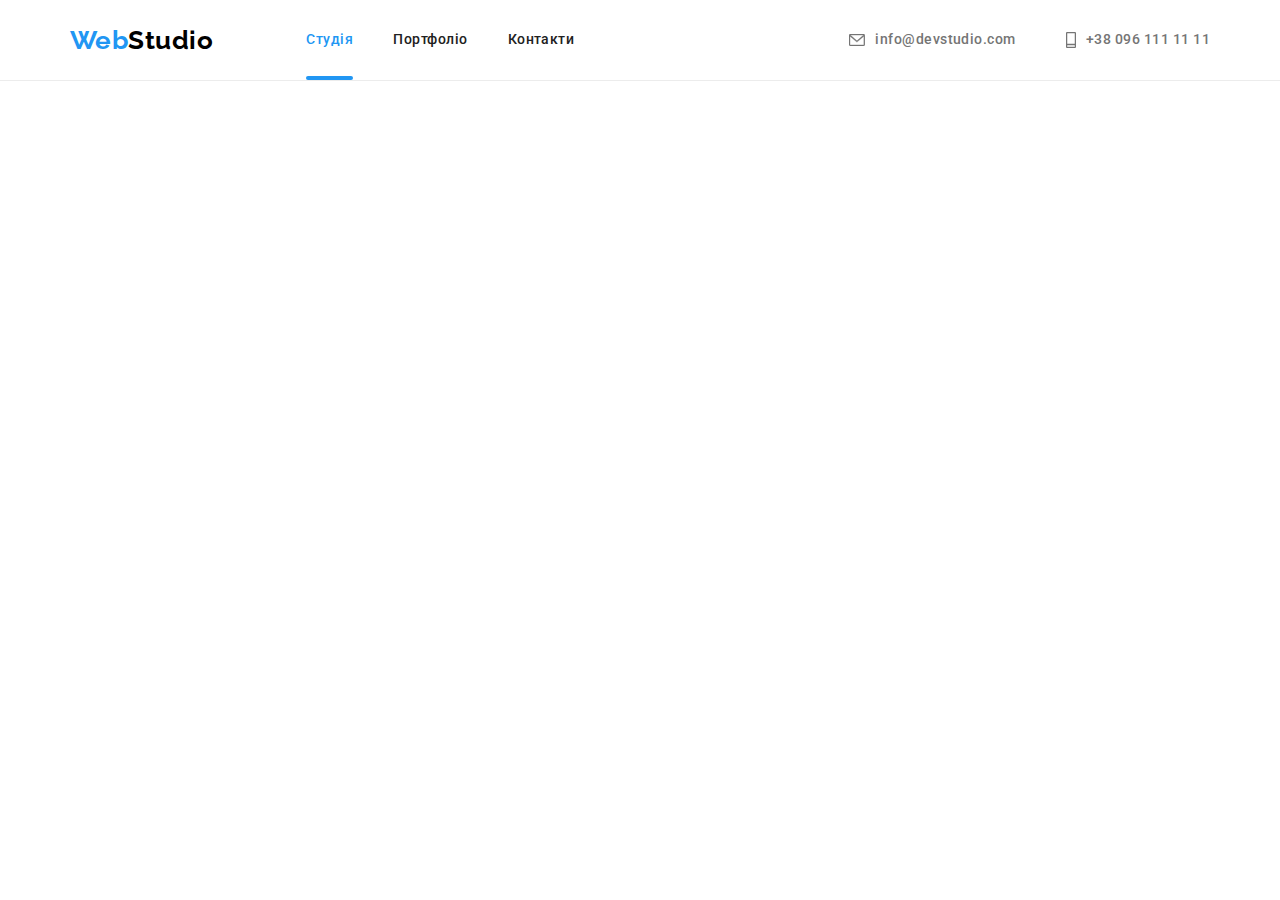
==== commit 9e515371: "закомітив" ====
--- a/index.html
+++ b/index.html
@@ -106,7 +106,7 @@
         </div>
       </div>
     </header>
-    <main>
+    <!-- <main>
       <section class="hiro centered">
         <h1 class="hiro__titel">Ефективні рішення для вашого бізнесу</h1>
         <button type="button" class="btn hiro__button" data-modal-open>Замовити послугу</button>
@@ -389,8 +389,8 @@
           </ul>
         </div>
       </section>
-    </main>
-    <footer class="footer">
+    </main> -->
+    <!-- <footer class="footer">
       <div class="footer__container container">
         <div class="footer__wrapper wrapper">
           <a href="./index.html" class="footer__logo site-nav__logo list link">
@@ -474,7 +474,7 @@
           </div>
         </form>
       </div>
-    </footer>
+    </footer> -->
 
     <div class="backdrop is-hidden" data-modal>
       <div class="modal">
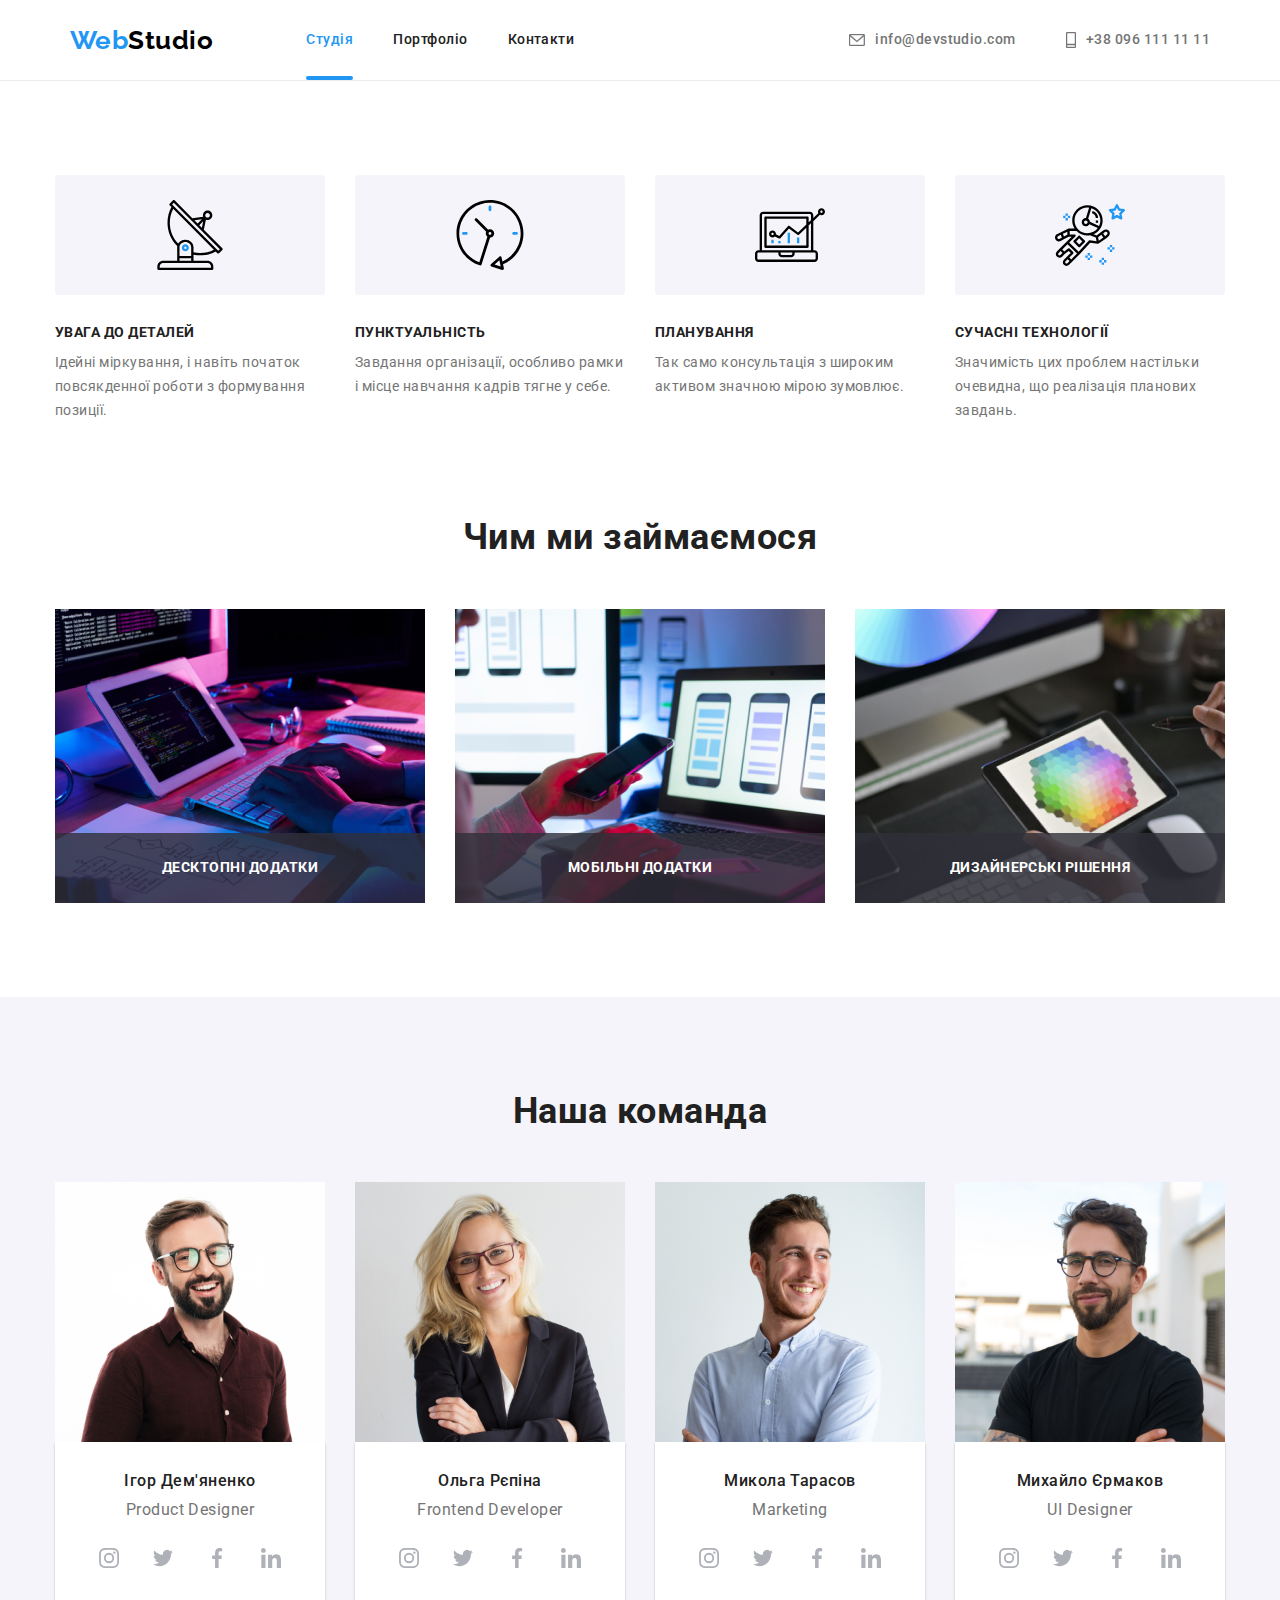
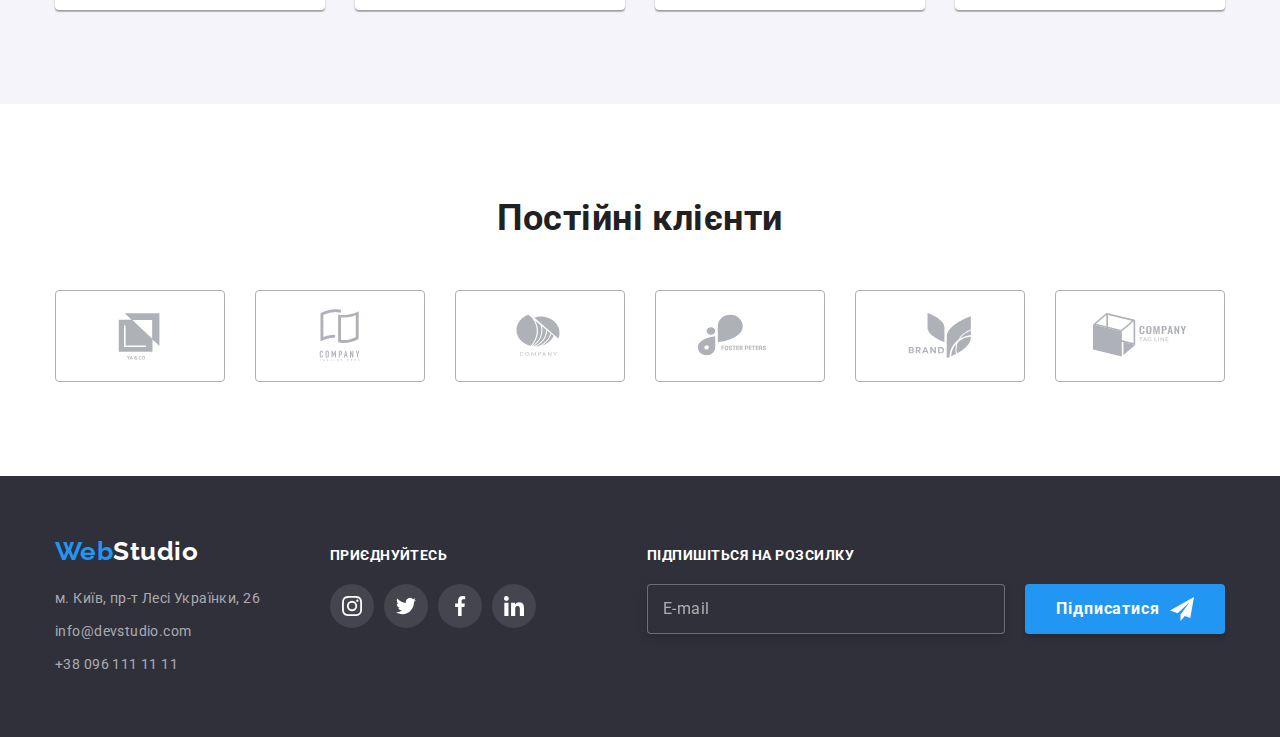
==== commit d168a76d: "n прибрав" ====
--- a/index.html
+++ b/index.html
@@ -22,9 +22,15 @@
           <a href="./index.html" class="site-nav__logo link">
             <span class="site-nav__text">Web</span>Studio</a
           >
-          <button class="head__menu js-open-menu" type="button" js-open-menu>
+          <button
+            class="head__menu js-open-menu"
+            type="button"
+            js-open-menu=""
+            fdprocessedid="6mzxbs"
+            aria-expanded="true"
+          >
             <svg class="icon-menu">
-              <use href="icon-menu_40px"></use>
+              <use href="./images/icons.svg/icons.svg#icon-menu_40px"></use>
             </svg>
           </button>
           <ul class="site-nav__list list">
@@ -106,11 +112,11 @@
         </div>
       </div>
     </header>
-    <!-- <main>
-      <section class="hiro centered">
+    <main>
+      <!-- <section class="hiro centered">
         <h1 class="hiro__titel">Ефективні рішення для вашого бізнесу</h1>
         <button type="button" class="btn hiro__button" data-modal-open>Замовити послугу</button>
-      </section>
+      </section> -->
 
       <section class="benefits sections">
         <div class="container">
@@ -389,8 +395,8 @@
           </ul>
         </div>
       </section>
-    </main> -->
-    <!-- <footer class="footer">
+    </main>
+    <footer class="footer">
       <div class="footer__container container">
         <div class="footer__wrapper wrapper">
           <a href="./index.html" class="footer__logo site-nav__logo list link">
@@ -474,7 +480,7 @@
           </div>
         </form>
       </div>
-    </footer> -->
+    </footer>
 
     <div class="backdrop is-hidden" data-modal>
       <div class="modal">
--- a/css/main.min.css
+++ b/css/main.min.css
@@ -1 +1 @@
-.visually-hidden{position:absolute;white-space:nowrap;width:1px;height:1px;overflow:hidden;border:0;padding:0;clip:rect(0 0 0 0);-webkit-clip-path:inset(50%);clip-path:inset(50%);margin:-1px}.btn{font-family:"Roboto";font-weight:700;font-size:16px;line-height:1.87;letter-spacing:.06em;background-color:#2196f3;color:#fff;border:1px solid rgba(0,0,0,0);border-radius:4px;cursor:pointer}.net-icon{width:20px;height:20px}html{-webkit-box-sizing:border-box;box-sizing:border-box}.decoration{text-decoration:none}h2,h3,p{margin:0;padding:0}img{display:block;max-width:100%}body{font-family:"Roboto",sans-serif;background-color:#fff;font-weight:400;letter-spacing:.03em;color:#212121}.list{padding:0;margin:0;list-style:none}.link{text-decoration:none}.centered{text-align:center}.container{padding-left:15px;padding-right:15px;margin-left:auto;margin-right:auto}@media screen and (min-width: 480px){.container{width:480px}}@media screen and (min-width: 768px){.container{width:768px}}@media screen and (min-width: 1200px){.container{width:1200px}}.sections{padding-top:60px;padding-bottom:60px}@media screen and (min-width: 1200px){.sections{padding-top:94px;padding-bottom:94px}}.header{border-bottom:1px solid #ececec}.header-container{display:-webkit-box;display:-ms-flexbox;display:flex}.site-nav__logo{display:-webkit-box;display:-ms-flexbox;display:flex;-webkit-box-align:center;-ms-flex-align:center;align-items:center;font-family:"Raleway";font-size:26px;font-weight:700;line-height:1.19;color:#000}.site-nav__text{color:#2196f3}.site-nav{display:-webkit-box;display:-ms-flexbox;display:flex;padding-left:15px}.site-nav__list{display:-webkit-box;display:-ms-flexbox;display:flex;margin-left:93px}@media screen and (max-width: 767.98px){.site-nav__list{display:none}}.site-nav__link{position:relative;display:block;padding-top:32px;padding-bottom:32px;font-weight:500;font-size:14px;line-height:1.14;color:var(--primary-color);-webkit-transition:color 250ms cubic-bezier(0.4, 0, 0.2, 1);transition:color 250ms cubic-bezier(0.4, 0, 0.2, 1)}.site-nav__link:hover,.site-nav__link:focus{color:#2196f3}.site-nav__link.current::after{content:"";position:absolute;left:0;bottom:0;display:block;width:100%;height:4px;background-color:#2196f3;border-radius:2px}.site-nav__item:not(:last-child){margin-right:40px}.site-contacts{display:-webkit-box;display:-ms-flexbox;display:flex;margin-left:auto;padding-right:15px;-webkit-box-align:center;-ms-flex-align:center;align-items:center}@media screen and (max-width: 1199.98px){.site-contacts{display:none}}.site-contacts__item+.site-contacts__item{margin-left:50px}.current{color:#2196f3}.site-contacts__link{display:-webkit-inline-box;display:-ms-inline-flexbox;display:inline-flex;padding-top:32px;padding-bottom:32px;font-weight:500;font-size:14px;line-height:1.14;color:#757575;-webkit-transition:color 250ms cubic-bezier(0.4, 0, 0.2, 1);transition:color 250ms cubic-bezier(0.4, 0, 0.2, 1)}.site-contacts__link:hover,.site-contacts__link:focus{color:#2196f3}.site-contacts__icon{-ms-flex-item-align:center;align-self:center;margin-right:10px;fill:#757575;stroke:currentColor}.site-contacts__icon-mail{width:16px;height:12px}.site-contacts__icon-tel{width:10px;height:16px}@media screen and (max-width: 767px){.site-nav__list,.site-contacts{display:none}.site-nav{-webkit-box-pack:justify;-ms-flex-pack:justify;justify-content:space-between}}.site-nav{display:-webkit-box;display:-ms-flexbox;display:flex;-webkit-box-align:center;-ms-flex-align:center;align-items:center}.header{border-bottom:1px solid #ececec}.head__menu{cursor:pointer;display:inline-block;border-color:rgba(0,0,0,0);background-color:#fff;fill:#000}.head__backdrop{display:-webkit-box;display:-ms-flexbox;display:flex;position:fixed;top:0;left:0;width:100%;height:100%;background-color:#fff;z-index:999}.head__backdrop.is-hidden{opacity:0;pointer-events:none;-webkit-transform:scale(0.9);transform:scale(0.9)}.icon-menu{width:40px;height:40px;fill:#000}.menu__container{padding-top:48px;padding-bottom:48px;padding-left:40px}.menu__btn-close{position:fixed;top:10px;right:15px;padding:0;border:none;background-color:#fff}.menu__icon-close{width:40px;height:40px}.menu__btn-close:hover .menu__icon-close,.menu__btn-close:focus .menu__icon-close{fill:#2196f3}.menu__section{font-weight:500;font-size:40px;line-height:47px;letter-spacing:.02em;color:#212121}.menu__link:not(:last-child){margin-bottom:32px}.menu__link:hover .menu__section,.menu__link:focus .menu__section{color:#2196f3}.menu__section-list{padding:0;margin:0}.menu__social{position:fixed;bottom:48px;left:40px}.menu__list{display:-webkit-box;display:-ms-flexbox;display:flex;-webkit-box-pack:start;-ms-flex-pack:start;justify-content:flex-start;-ms-flex-wrap:wrap;flex-wrap:wrap}.menu__mail-phone{margin:0;padding:0;display:-webkit-box;display:-ms-flexbox;display:flex;-webkit-box-orient:vertical;-webkit-box-direction:reverse;-ms-flex-direction:column-reverse;flex-direction:column-reverse;position:fixed;bottom:134px;gap:32px}.menu__mail{font-weight:500;font-size:24px;line-height:1.1666666667;letter-spacing:.02em;color:#757575}.menu__phone{font-weight:500;font-size:34px;line-height:1.1764705882;letter-spacing:.02em;color:#757575}.menu__mail:hover,.menu__mail:focus,.menu__phone:hover,.menu__phone:focus{color:#2196f3}.current{color:#2196f3}.social__link:not(:last-child){padding-right:10px;border-right:1px solid rgba(33,33,33,.2)}.social__link:not(:first-child){padding-left:10px}.social__link{font-weight:500;font-size:18px;line-height:1.2222222222;letter-spacing:.02em;color:#2196f3}@media screen and (min-width: 768px){.head__menu{display:none}}.backdrop{position:absolute;left:0;top:0;width:100%;height:100%;background-color:rgba(0,0,0,.2);-webkit-transition:opacity 250ms cubic-bezier(0.4, 0, 0.2, 1);transition:opacity 250ms cubic-bezier(0.4, 0, 0.2, 1)}.backdrop.is-hidden{opacity:0;pointer-events:none}.backdrop.is-hidden .modal{-webkit-transform:translate(-50%, -50%) scale(0.6);transform:translate(-50%, -50%) scale(0.6)}.hiro{width:1600px;margin:auto;padding-top:200px;padding-bottom:200px;background-color:#2f303a;background-image:-webkit-gradient(linear, left top, right top, from(rgba(47, 48, 58, 0.4)), to(rgba(47, 48, 58, 0.4))),url(../images/hiro.jpg);background-image:linear-gradient(to right, rgba(47, 48, 58, 0.4), rgba(47, 48, 58, 0.4)),url(../images/hiro.jpg);background-repeat:no-repeat;background-position:center}.hiro__titel{margin-top:0;width:696px;display:-webkit-box;display:-ms-flexbox;display:flex;margin-left:auto;margin-right:auto;margin-bottom:30px;font-weight:900;font-size:44px;line-height:1.36;color:#fff;letter-spacing:.06em;text-transform:uppercase}.hiro__button{min-width:216px;padding:10px 32px}@media screen and (min-width: 768px){.benefits__list{display:-webkit-box;display:-ms-flexbox;display:flex;-ms-flex-wrap:wrap;flex-wrap:wrap;gap:30px}}@media screen and (min-width: 768px){.benefits__item{width:354px}}@media screen and (min-width: 1200px){.benefits__item{width:calc((100% - 90px)/4)}}.benefits__titel{font-size:14px;line-height:1.14;margin-bottom:10px}@media screen and (max-width: 767.98px){.benefits__titel{display:-webkit-box;display:-ms-flexbox;display:flex;-webkit-box-pack:center;-ms-flex-pack:center;justify-content:center}}.benefits__text{color:#757575;font-size:14px;line-height:1.71}@media screen and (max-width: 767.98px){.benefits__text{padding-bottom:30px}}.benefits__wrapper-icon{width:270px;height:120px;margin-bottom:30px;display:-webkit-box;display:-ms-flexbox;display:flex;-webkit-box-pack:center;-ms-flex-pack:center;justify-content:center;-webkit-box-align:center;-ms-flex-align:center;align-items:center;background:#f5f4fa;border-radius:4px}@media screen and (max-width: 767px){.benefits__wrapper-icon{width:100%}}@media screen and (min-width: 767px)and (max-width: 1199px){.benefits__wrapper-icon{width:354px}}.benefits__icon{width:70px;height:70px}.projects{padding-bottom:94px}@media(max-width: 1199px){.projects{display:none}}@media screen and (max-width: 1199.98px){.projects__titel,.team__titel-section,.clients__titel{font-size:28px;line-height:1.17;letter-spacing:.03em;margin-bottom:30px}}@media screen and (min-width: 1200px){.projects__titel,.team__titel-section,.clients__titel{font-size:36px;line-height:1.16;margin-bottom:50px}}.projects__list{display:-webkit-box;display:-ms-flexbox;display:flex;-ms-flex-wrap:wrap;flex-wrap:wrap}.projects__item{position:relative;width:calc((100% - 60px)/3);margin-right:30px}.projects__item:nth-child(3n){margin-right:0}.projects__description{display:-webkit-box;display:-ms-flexbox;display:flex;position:absolute;bottom:0;width:100%;height:70px;background-color:rgba(47,48,58,.8);font-family:"Roboto";font-style:normal;font-weight:700;font-size:14px;line-height:1.14;text-align:center;-webkit-box-align:center;-ms-flex-align:center;align-items:center;-webkit-box-pack:center;-ms-flex-pack:center;justify-content:center;text-transform:uppercase;color:#fff}.team{background-color:#f5f4fa;padding-bottom:94px;padding-top:94px}@media screen and (max-width: 1199.98px){.team__list{display:-webkit-box;display:-ms-flexbox;display:flex;-ms-flex-wrap:wrap;flex-wrap:wrap;-webkit-box-pack:center;-ms-flex-pack:center;justify-content:center;gap:30px}}@media screen and (min-width: 1200px){.team__list{display:-webkit-box;display:-ms-flexbox;display:flex;gap:30px}}.team__img{height:auto}.team__text{width:270px;background-color:#fff;padding-top:30px;padding-bottom:30px;-webkit-box-shadow:0px 1px 3px rgba(0,0,0,.12),0px 1px 1px rgba(0,0,0,.14),0px 2px 1px rgba(0,0,0,.2);box-shadow:0px 1px 3px rgba(0,0,0,.12),0px 1px 1px rgba(0,0,0,.14),0px 2px 1px rgba(0,0,0,.2);border-radius:0px 0px 4px 4px}@media screen and (max-width: 767.98px){.team__text{width:450px}}@media screen and (max-width: 1199.98px){.team__text{width:354px}}.team__titel{font-weight:500;font-size:16px;line-height:1.18;color:#212121;margin-bottom:10px}.team__description{line-height:1.18;color:#757575;margin-bottom:16px}.team__net-list{display:-webkit-box;display:-ms-flexbox;display:flex;-webkit-box-pack:center;-ms-flex-pack:center;justify-content:center}.net-item{border-radius:50%;-webkit-transition:background-color 250ms cubic-bezier(0.4, 0, 0.2, 1);transition:background-color 250ms cubic-bezier(0.4, 0, 0.2, 1)}.net-item:not(:last-child){margin-right:10px}.net-link{display:-webkit-box;display:-ms-flexbox;display:flex;-webkit-box-align:center;-ms-flex-align:center;align-items:center;-webkit-box-pack:center;-ms-flex-pack:center;justify-content:center;width:44px;height:44px;font-size:0px;padding:0;border-radius:50%;fill:#afb1b8;-webkit-transition:background-color 250ms cubic-bezier(0.4, 0, 0.2, 1);transition:background-color 250ms cubic-bezier(0.4, 0, 0.2, 1)}.net-link:hover,.net-link:focus{fill:#fff;background-color:#2196f3}@media screen and (max-width: 1199.98px){.clients__titel{font-family:"Roboto";font-style:normal;font-weight:700;line-height:1.1785714286;color:#212121}}.clients__list{display:-webkit-box;display:-ms-flexbox;display:flex;-ms-flex-wrap:wrap;flex-wrap:wrap;gap:30px}@media screen and (min-width: 1px){.clients__list{-webkit-box-pack:center;-ms-flex-pack:center;justify-content:center}}@media screen and (max-width: 767px){.clients__item{width:210px}}@media screen and (min-width: 768px){.clients__item{width:226px}}@media screen and (min-width: 1200px){.clients__item{width:170px}}.clients__link{width:170px;height:92px;color:#afb1b8;border:1px solid #afb1b8;border-radius:4px;display:-webkit-box;display:-ms-flexbox;display:flex;-webkit-box-pack:center;-ms-flex-pack:center;justify-content:center;-webkit-box-align:center;-ms-flex-align:center;align-items:center;-webkit-transition:border-color,color 250ms cubic-bezier(0.4, 0, 0.2, 1);transition:border-color,color 250ms cubic-bezier(0.4, 0, 0.2, 1)}.clients__link:hover{border-color:#2196f3;color:#2196f3}.clients__link:focus .clients__icon{fill:#2196f3}@media screen and (max-width: 767px){.clients__link{width:210px}}@media screen and (min-width: 768px){.clients__link{width:226px}}@media screen and (min-width: 1200px){.clients__link{width:170px}}.clients__icon{width:106px;height:60px;fill:currentColor}.footer{padding-bottom:60px;padding-top:60px;background-color:#2f303a}.footer__container{display:-webkit-box;display:-ms-flexbox;display:flex;-webkit-box-align:baseline;-ms-flex-align:baseline;align-items:baseline}.footer__wrapper{margin-right:70px}.footer__logo{color:#fff;line-height:1.19;margin-bottom:20px}.address-list__item:nth-child(-n+2){margin-bottom:9px}.address__link{color:rgba(255,255,255,.6);font-style:normal;font-size:14px;line-height:1.71;letter-spacing:.03em;-webkit-transition:color 250ms cubic-bezier(0.4, 0, 0.2, 1);transition:color 250ms cubic-bezier(0.4, 0, 0.2, 1)}.address__link:hover,.address__link:focus{color:#fff}.form-footer{margin-left:auto}.form-footer__subscription{display:-webkit-box;display:-ms-flexbox;display:flex;-webkit-box-align:end;-ms-flex-align:end;align-items:end}.form-footer__form-field{display:-webkit-box;display:-ms-flexbox;display:flex;-webkit-box-orient:vertical;-webkit-box-direction:normal;-ms-flex-direction:column;flex-direction:column;margin-right:20px}.form-footer__form-mail{font-style:normal;font-weight:700;font-size:14px;line-height:1.14;margin-bottom:20px;text-transform:uppercase;color:#fff}.form-footer__form-input{width:358px;height:50px;padding:15px;background:#2f303a;color:#fff;border:1px solid rgba(255,255,255,.3);-webkit-filter:drop-shadow(0px 4px 4px rgba(0, 0, 0, 0.15));filter:drop-shadow(0px 4px 4px rgba(0, 0, 0, 0.15));border-radius:4px;outline-color:#2196f3}.form-footer__form-input::-webkit-input-placeholder{line-height:1.25;display:-webkit-box;display:flex;-webkit-box-align:center;align-items:center;letter-spacing:.03em;color:rgba(255,255,255,.6)}.form-footer__form-input::-moz-placeholder{line-height:1.25;display:flex;align-items:center;letter-spacing:.03em;color:rgba(255,255,255,.6)}.form-footer__form-input:-ms-input-placeholder{line-height:1.25;display:-ms-flexbox;display:flex;-ms-flex-align:center;align-items:center;letter-spacing:.03em;color:rgba(255,255,255,.6)}.form-footer__form-input::-ms-input-placeholder{line-height:1.25;display:-ms-flexbox;display:flex;-ms-flex-align:center;align-items:center;letter-spacing:.03em;color:rgba(255,255,255,.6)}.form-footer__form-input::placeholder{line-height:1.25;display:-webkit-box;display:-ms-flexbox;display:flex;-webkit-box-align:center;-ms-flex-align:center;align-items:center;letter-spacing:.03em;color:rgba(255,255,255,.6)}.form-footer__btn{width:200px;height:50px;display:-webkit-box;display:-ms-flexbox;display:flex;-webkit-box-align:center;-ms-flex-align:center;align-items:center;-webkit-box-pack:center;-ms-flex-pack:center;justify-content:center;-webkit-box-shadow:0px 4px 4px rgba(0,0,0,.15);box-shadow:0px 4px 4px rgba(0,0,0,.15)}.form-footer__icon-telegram{width:24px;height:24px;fill:#fff;margin-left:10px}.footer-icons__titel{font-size:14px;line-height:1.14;letter-spacing:.03em;text-transform:uppercase;color:#fff;margin-bottom:20px}.footer-icons__list{display:-webkit-box;display:-ms-flexbox;display:flex}.footer-icons__item{background-color:rgba(255,255,255,.1)}.footer-icons__item:hover{background-color:#2196f3}.footer-icons__link:focus{background-color:#2196f3}.footer__icon{fill:#fff}.backdrop{position:absolute;left:0;top:0;width:100%;height:100%;background-color:rgba(0,0,0,.2);-webkit-transition:opacity 250ms cubic-bezier(0.4, 0, 0.2, 1);transition:opacity 250ms cubic-bezier(0.4, 0, 0.2, 1)}.backdrop.is-hidden{opacity:0;pointer-events:none}.backdrop.is-hidden .modal{-webkit-transform:translate(-50%, -50%) scale(0.6);transform:translate(-50%, -50%) scale(0.6)}.modal__backdrop-close{position:absolute;width:30px;height:30px;top:8px;right:8px;color:#2196f3;background:#fff;border:1px solid rgba(0,0,0,.1);border-radius:50%;cursor:pointer}.modal__backdrop-close:hover .modal__backdrop-icon{fill:currentColor}.modal__backdrop-icon{width:11px;height:11px;fill:#000}.modal{position:relative;top:50%;left:50%;width:528px;min-height:581px;padding:40px;background-color:#fff;-webkit-box-shadow:0px 1px 3px rgba(0,0,0,.12),0px 1px 1px rgba(0,0,0,.14),0px 2px 1px rgba(0,0,0,.2);box-shadow:0px 1px 3px rgba(0,0,0,.12),0px 1px 1px rgba(0,0,0,.14),0px 2px 1px rgba(0,0,0,.2);border-radius:4px;-webkit-transform:translate(-50%, -50%) scale(1);transform:translate(-50%, -50%) scale(1);-webkit-transition:-webkit-transform 250ms cubic-bezier(0.4, 0, 0.2, 1);transition:-webkit-transform 250ms cubic-bezier(0.4, 0, 0.2, 1);transition:transform 250ms cubic-bezier(0.4, 0, 0.2, 1);transition:transform 250ms cubic-bezier(0.4, 0, 0.2, 1), -webkit-transform 250ms cubic-bezier(0.4, 0, 0.2, 1)}.modal__text{margin-bottom:12px;font-weight:700;font-size:20px;line-height:1.15;text-align:center;letter-spacing:.03em;color:#212121}.modal-form__input{margin-top:4px;width:100%;height:40px;padding-left:42px;border:1px solid rgba(33,33,33,.2);border-radius:4px;outline-color:#2196f3}.modal-form__input:focus+.modal-form__icon{fill:#2196f3}.modal-form__icon{position:absolute;top:50%;left:15px;width:18px;height:18px;fill:#212121}.modal-form__label{position:relative;display:-webkit-box;display:-ms-flexbox;display:flex;-webkit-box-orient:vertical;-webkit-box-direction:normal;-ms-flex-direction:column;flex-direction:column;margin-bottom:10px;font-size:12px;line-height:1.16;letter-spacing:.01em;color:#757575}.modal-form__texarea-label{font-size:12px;line-height:1.16;letter-spacing:.01em;color:#757575}.modal-form__textarea{resize:none;width:100%;min-height:120px;padding:12px 16px;margin-top:4px;margin-bottom:20px;border:1px solid rgba(33,33,33,.2);border-radius:4px;outline-color:#2196f3}textarea::-webkit-input-placeholder{color:rgba(117,117,117,.5)}textarea::-moz-placeholder{color:rgba(117,117,117,.5)}textarea:-ms-input-placeholder{color:rgba(117,117,117,.5)}textarea::-ms-input-placeholder{color:rgba(117,117,117,.5)}textarea::placeholder{color:rgba(117,117,117,.5)}.modal-form__agree-label{display:-webkit-box;display:-ms-flexbox;display:flex;-webkit-box-align:center;-ms-flex-align:center;align-items:center;-webkit-box-pack:center;-ms-flex-pack:center;justify-content:center;font-size:14px;line-height:1.71;margin-bottom:30px;letter-spacing:.03em;color:#757575}.modal-form__agree-label::before{content:" ";display:-webkit-box;display:-ms-flexbox;display:flex;width:16px;height:15px;margin-right:7px;border:2px solid #212121;border-radius:2px;-webkit-box-shadow:0px 1px 3px rgba(0,0,0,.12),0px 1px 1px rgba(0,0,0,.14),0px 2px 1px rgba(0,0,0,.2);box-shadow:0px 1px 3px rgba(0,0,0,.12),0px 1px 1px rgba(0,0,0,.14),0px 2px 1px rgba(0,0,0,.2)}.modal-form__link{color:#2196f3;margin-left:5px}.modal-form__checkbox-agree:checked+.modal-form__agree-label::before{background-color:#2196f3;border:none;background-image:url(../images/icons.svg/chek-mark.svg);background-repeat:no-repeat;background-position:center}.modal-form__button{display:block;margin:0 auto;width:200px;height:50px;padding:10px 52px;background:#2196f3}.filter{padding-top:94px;padding-bottom:94px}.filter-list{display:-webkit-box;display:-ms-flexbox;display:flex;-webkit-box-pack:center;-ms-flex-pack:center;justify-content:center;margin-bottom:50px}.filter-list__item:not(:last-child){margin-right:8px}.filter-list__btn{font-weight:500;font-size:16px;line-height:1.62;min-width:73px;padding:6px 25px;border-radius:4px;border:1px solid rgba(0,0,0,0);background-color:#f5f4fa;color:#212121;cursor:pointer;-webkit-transition:background-color,color,250ms cubic-bezier(0.4, 0, 0.2, 1),-webkit-box-shadow;transition:background-color,color,250ms cubic-bezier(0.4, 0, 0.2, 1),-webkit-box-shadow;transition:background-color,color,box-shadow,250ms cubic-bezier(0.4, 0, 0.2, 1);transition:background-color,color,box-shadow,250ms cubic-bezier(0.4, 0, 0.2, 1),-webkit-box-shadow}.filter-list__btn:hover,.filter-list__btn:focus{background-color:#2196f3;color:#fff;-webkit-box-shadow:0px 3px 1px rgba(0,0,0,.1),0px 1px 2px rgba(0,0,0,.08),0px 2px 2px rgba(0,0,0,.12);box-shadow:0px 3px 1px rgba(0,0,0,.1),0px 1px 2px rgba(0,0,0,.08),0px 2px 2px rgba(0,0,0,.12)}.filter__work-list{display:-webkit-box;display:-ms-flexbox;display:flex;-ms-flex-wrap:wrap;flex-wrap:wrap}.filter__work-item{height:404px;width:calc((100% - 60px)/3);margin-right:30px;margin-bottom:30px;-webkit-transition:-webkit-box-shadow 250ms cubic-bezier(0.4, 0, 0.2, 1);transition:-webkit-box-shadow 250ms cubic-bezier(0.4, 0, 0.2, 1);transition:box-shadow 250ms cubic-bezier(0.4, 0, 0.2, 1);transition:box-shadow 250ms cubic-bezier(0.4, 0, 0.2, 1), -webkit-box-shadow 250ms cubic-bezier(0.4, 0, 0.2, 1)}.filter__work-item:hover{-webkit-box-shadow:0px 1px 1px rgba(0,0,0,.12),0px 4px 4px rgba(0,0,0,.06),1px 4px 6px rgba(0,0,0,.16);box-shadow:0px 1px 1px rgba(0,0,0,.12),0px 4px 4px rgba(0,0,0,.06),1px 4px 6px rgba(0,0,0,.16)}.filter__work-item:nth-child(3n){margin-right:0}.filter__work-item:nth-last-child(-n+3){margin-bottom:0}.filter__work-titel{font-size:18px;line-height:2;color:#212121;letter-spacing:.06em}.filter__work-description{line-height:1.87;color:#757575}.filter__img{display:block;width:100%;height:auto}.filter__work-link:hover .filter__description{-webkit-transform:translateY(0%);transform:translateY(0%);opacity:1}.filter__work-link:focus .filter__description{-webkit-transform:translateY(0%);transform:translateY(0%);opacity:1}.filter__work-link:hover .filter__product-thumb::before{-webkit-transform:translateY(0);transform:translateY(0)}.filter__work-link:focus .filter__product-thumb::before{-webkit-transform:translateY(0);transform:translateY(0)}.filter__product-thumb{position:relative;overflow:hidden}.filter__description{position:absolute;top:0;left:0;padding-top:63px;padding-right:24px;padding-bottom:63px;padding-left:24px;width:100%;height:100%;background-color:rgba(33,150,243,.9);font-size:18px;line-height:1.56;color:#fff;-webkit-transform:translateY(101%);transform:translateY(101%);-webkit-transition:-webkit-transform 250ms cubic-bezier(0.4, 0, 0.2, 1);transition:-webkit-transform 250ms cubic-bezier(0.4, 0, 0.2, 1);transition:transform 250ms cubic-bezier(0.4, 0, 0.2, 1);transition:transform 250ms cubic-bezier(0.4, 0, 0.2, 1), -webkit-transform 250ms cubic-bezier(0.4, 0, 0.2, 1)}.filter__work-text{padding:20px 24px;border-bottom:1px solid #eee;border-left:1px solid #eee;border-right:1px solid #eee}.filter__work-titel{margin-bottom:4px}/*# sourceMappingURL=main.min.css.map */+.visually-hidden{position:absolute;white-space:nowrap;width:1px;height:1px;overflow:hidden;border:0;padding:0;clip:rect(0 0 0 0);-webkit-clip-path:inset(50%);clip-path:inset(50%);margin:-1px}.btn{font-family:"Roboto";font-weight:700;font-size:16px;line-height:1.87;letter-spacing:.06em;background-color:#2196f3;color:#fff;border:1px solid rgba(0,0,0,0);border-radius:4px;cursor:pointer}.net-icon{width:20px;height:20px}html{-webkit-box-sizing:border-box;box-sizing:border-box}.decoration{text-decoration:none}h2,h3,p{margin:0;padding:0}img{display:block;max-width:100%}body{font-family:"Roboto",sans-serif;background-color:#fff;font-weight:400;letter-spacing:.03em;color:#212121}.list{padding:0;margin:0;list-style:none}.link{text-decoration:none}.centered{text-align:center}.container{padding-left:15px;padding-right:15px;margin-left:auto;margin-right:auto}@media screen and (min-width: 480px){.container{width:480px}}@media screen and (min-width: 768px){.container{width:768px}}@media screen and (min-width: 1200px){.container{width:1200px}}.sections{padding-top:60px;padding-bottom:60px}@media screen and (min-width: 1200px){.sections{padding-top:94px;padding-bottom:94px}}.header{border-bottom:1px solid #ececec}.header-container{display:-webkit-box;display:-ms-flexbox;display:flex}.site-nav__logo{display:-webkit-box;display:-ms-flexbox;display:flex;-webkit-box-align:center;-ms-flex-align:center;align-items:center;font-family:"Raleway";font-size:26px;font-weight:700;line-height:1.19;color:#000}.site-nav__text{color:#2196f3}.site-nav{display:-webkit-box;display:-ms-flexbox;display:flex;padding-left:15px}.site-nav__list{display:-webkit-box;display:-ms-flexbox;display:flex;margin-left:93px}@media screen and (max-width: 767.98px){.site-nav__list{display:none}}.site-nav__link{position:relative;display:block;padding-top:32px;padding-bottom:32px;font-weight:500;font-size:14px;line-height:1.14;color:var(--primary-color);-webkit-transition:color 250ms cubic-bezier(0.4, 0, 0.2, 1);transition:color 250ms cubic-bezier(0.4, 0, 0.2, 1)}.site-nav__link:hover,.site-nav__link:focus{color:#2196f3}.site-nav__link.current::after{content:"";position:absolute;left:0;bottom:0;display:block;width:100%;height:4px;background-color:#2196f3;border-radius:2px}.site-nav__item:not(:last-child){margin-right:40px}.site-contacts{display:-webkit-box;display:-ms-flexbox;display:flex;margin-left:auto;padding-right:15px;-webkit-box-align:center;-ms-flex-align:center;align-items:center}@media screen and (max-width: 767.98px){.site-contacts{display:none}}.site-contacts__item+.site-contacts__item{margin-left:50px}.current{color:#2196f3}.site-contacts__link{display:-webkit-inline-box;display:-ms-inline-flexbox;display:inline-flex;padding-top:32px;padding-bottom:32px;font-weight:500;font-size:14px;line-height:1.14;color:#757575;-webkit-transition:color 250ms cubic-bezier(0.4, 0, 0.2, 1);transition:color 250ms cubic-bezier(0.4, 0, 0.2, 1)}.site-contacts__link:hover,.site-contacts__link:focus{color:#2196f3}.site-contacts__icon{-ms-flex-item-align:center;align-self:center;margin-right:10px;fill:#757575;stroke:currentColor}.site-contacts__icon-mail{width:16px;height:12px}.site-contacts__icon-tel{width:10px;height:16px}@media screen and (max-width: 767px){.site-nav__list,.site-contacts{display:none}.site-nav{-webkit-box-pack:justify;-ms-flex-pack:justify;justify-content:space-between}}.site-nav{display:-webkit-box;display:-ms-flexbox;display:flex;-webkit-box-align:center;-ms-flex-align:center;align-items:center}.header{border-bottom:1px solid #ececec}.head__menu{cursor:pointer;display:inline-block;border-color:rgba(0,0,0,0);background-color:#fff;margin-left:100%;fill:#000}.head__backdrop{display:-webkit-box;display:-ms-flexbox;display:flex;position:fixed;top:0;left:0;width:100%;height:100%;background-color:#fff;z-index:999}.head__backdrop.is-hidden{opacity:0;pointer-events:none;-webkit-transform:scale(0.9);transform:scale(0.9)}.icon-menu{width:40px;height:40px;fill:#000}.menu__container{padding-top:48px;padding-bottom:48px;padding-left:40px}.menu__btn-close{position:fixed;top:10px;right:15px;padding:0;border:none;background-color:#fff}.menu__icon-close{width:40px;height:40px}.menu__btn-close:hover .menu__icon-close,.menu__btn-close:focus .menu__icon-close{fill:#2196f3}.menu__section{font-weight:500;font-size:40px;line-height:47px;letter-spacing:.02em;color:#212121}.menu__link:not(:last-child){margin-bottom:32px}.menu__link:hover .menu__section,.menu__link:focus .menu__section{color:#2196f3}.menu__section-list{padding:0;margin:0}.menu__social{position:fixed;bottom:48px;left:40px}.menu__list{display:-webkit-box;display:-ms-flexbox;display:flex;-webkit-box-pack:start;-ms-flex-pack:start;justify-content:flex-start;-ms-flex-wrap:wrap;flex-wrap:wrap}.menu__mail-phone{margin:0;padding:0;display:-webkit-box;display:-ms-flexbox;display:flex;-webkit-box-orient:vertical;-webkit-box-direction:reverse;-ms-flex-direction:column-reverse;flex-direction:column-reverse;position:fixed;bottom:134px;gap:32px}.menu__mail{font-weight:500;font-size:24px;line-height:1.1666666667;letter-spacing:.02em;color:#757575}.menu__phone{font-weight:500;font-size:34px;line-height:1.1764705882;letter-spacing:.02em;color:#757575}.menu__mail:hover,.menu__mail:focus,.menu__phone:hover,.menu__phone:focus{color:#2196f3}.current{color:#2196f3}.social__link:not(:last-child){padding-right:10px;border-right:1px solid rgba(33,33,33,.2)}.social__link:not(:first-child){padding-left:10px}.social__link{font-weight:500;font-size:18px;line-height:1.2222222222;letter-spacing:.02em;color:#2196f3}@media screen and (min-width: 768px){.head__menu,.head__backdrop{display:none}}.backdrop{position:absolute;left:0;top:0;width:100%;height:100%;background-color:rgba(0,0,0,.2);-webkit-transition:opacity 250ms cubic-bezier(0.4, 0, 0.2, 1);transition:opacity 250ms cubic-bezier(0.4, 0, 0.2, 1)}.backdrop.is-hidden{opacity:0;pointer-events:none}.backdrop.is-hidden .modal{-webkit-transform:translate(-50%, -50%) scale(0.6);transform:translate(-50%, -50%) scale(0.6)}.hiro{width:1600px;margin:auto;padding-top:200px;padding-bottom:200px;background-color:#2f303a;background-image:-webkit-gradient(linear, left top, right top, from(rgba(47, 48, 58, 0.4)), to(rgba(47, 48, 58, 0.4))),url(../images/hiro.jpg);background-image:linear-gradient(to right, rgba(47, 48, 58, 0.4), rgba(47, 48, 58, 0.4)),url(../images/hiro.jpg);background-repeat:no-repeat;background-position:center}.hiro__titel{margin-top:0;width:696px;display:-webkit-box;display:-ms-flexbox;display:flex;margin-left:auto;margin-right:auto;margin-bottom:30px;font-weight:900;font-size:44px;line-height:1.36;color:#fff;letter-spacing:.06em;text-transform:uppercase}.hiro__button{min-width:216px;padding:10px 32px}@media screen and (min-width: 768px){.benefits__list{display:-webkit-box;display:-ms-flexbox;display:flex;-ms-flex-wrap:wrap;flex-wrap:wrap;gap:30px}}@media screen and (min-width: 768px){.benefits__item{width:354px}}@media screen and (min-width: 1200px){.benefits__item{width:calc((100% - 90px)/4)}}.benefits__titel{font-size:14px;line-height:1.14;margin-bottom:10px}@media screen and (max-width: 767.98px){.benefits__titel{display:-webkit-box;display:-ms-flexbox;display:flex;-webkit-box-pack:center;-ms-flex-pack:center;justify-content:center}}.benefits__text{color:#757575;font-size:14px;line-height:1.71}@media screen and (max-width: 767.98px){.benefits__text{padding-bottom:30px}}.benefits__wrapper-icon{width:270px;height:120px;margin-bottom:30px;display:-webkit-box;display:-ms-flexbox;display:flex;-webkit-box-pack:center;-ms-flex-pack:center;justify-content:center;-webkit-box-align:center;-ms-flex-align:center;align-items:center;background:#f5f4fa;border-radius:4px}@media screen and (max-width: 767px){.benefits__wrapper-icon{width:100%}}@media screen and (min-width: 767px)and (max-width: 1199px){.benefits__wrapper-icon{width:354px}}.benefits__icon{width:70px;height:70px}.projects{padding-bottom:94px}@media(max-width: 1199px){.projects{display:none}}@media screen and (max-width: 1199.98px){.projects__titel,.team__titel-section,.clients__titel{font-size:28px;line-height:1.17;letter-spacing:.03em;margin-bottom:30px}}@media screen and (min-width: 1200px){.projects__titel,.team__titel-section,.clients__titel{font-size:36px;line-height:1.16;margin-bottom:50px}}.projects__list{display:-webkit-box;display:-ms-flexbox;display:flex;-ms-flex-wrap:wrap;flex-wrap:wrap}.projects__item{position:relative;width:calc((100% - 60px)/3);margin-right:30px}.projects__item:nth-child(3n){margin-right:0}.projects__description{display:-webkit-box;display:-ms-flexbox;display:flex;position:absolute;bottom:0;width:100%;height:70px;background-color:rgba(47,48,58,.8);font-family:"Roboto";font-style:normal;font-weight:700;font-size:14px;line-height:1.14;text-align:center;-webkit-box-align:center;-ms-flex-align:center;align-items:center;-webkit-box-pack:center;-ms-flex-pack:center;justify-content:center;text-transform:uppercase;color:#fff}.team{background-color:#f5f4fa;padding-bottom:94px;padding-top:94px}@media screen and (max-width: 1199.98px){.team__list{display:-webkit-box;display:-ms-flexbox;display:flex;-ms-flex-wrap:wrap;flex-wrap:wrap;-webkit-box-pack:center;-ms-flex-pack:center;justify-content:center;gap:30px}}@media screen and (min-width: 1200px){.team__list{display:-webkit-box;display:-ms-flexbox;display:flex;gap:30px}}.team__img{height:auto}.team__text{width:270px;background-color:#fff;padding-top:30px;padding-bottom:30px;-webkit-box-shadow:0px 1px 3px rgba(0,0,0,.12),0px 1px 1px rgba(0,0,0,.14),0px 2px 1px rgba(0,0,0,.2);box-shadow:0px 1px 3px rgba(0,0,0,.12),0px 1px 1px rgba(0,0,0,.14),0px 2px 1px rgba(0,0,0,.2);border-radius:0px 0px 4px 4px}@media screen and (max-width: 767.98px){.team__text{width:450px}}@media screen and (max-width: 1199.98px){.team__text{width:354px}}.team__titel{font-weight:500;font-size:16px;line-height:1.18;color:#212121;margin-bottom:10px}.team__description{line-height:1.18;color:#757575;margin-bottom:16px}.team__net-list{display:-webkit-box;display:-ms-flexbox;display:flex;-webkit-box-pack:center;-ms-flex-pack:center;justify-content:center}.net-item{border-radius:50%;-webkit-transition:background-color 250ms cubic-bezier(0.4, 0, 0.2, 1);transition:background-color 250ms cubic-bezier(0.4, 0, 0.2, 1)}.net-item:not(:last-child){margin-right:10px}.net-link{display:-webkit-box;display:-ms-flexbox;display:flex;-webkit-box-align:center;-ms-flex-align:center;align-items:center;-webkit-box-pack:center;-ms-flex-pack:center;justify-content:center;width:44px;height:44px;font-size:0px;padding:0;border-radius:50%;fill:#afb1b8;-webkit-transition:background-color 250ms cubic-bezier(0.4, 0, 0.2, 1);transition:background-color 250ms cubic-bezier(0.4, 0, 0.2, 1)}.net-link:hover,.net-link:focus{fill:#fff;background-color:#2196f3}@media screen and (max-width: 1199.98px){.clients__titel{font-family:"Roboto";font-style:normal;font-weight:700;line-height:1.1785714286;color:#212121}}.clients__list{display:-webkit-box;display:-ms-flexbox;display:flex;-ms-flex-wrap:wrap;flex-wrap:wrap;gap:30px}@media screen and (min-width: 1px){.clients__list{-webkit-box-pack:center;-ms-flex-pack:center;justify-content:center}}@media screen and (max-width: 767px){.clients__item{width:210px}}@media screen and (min-width: 768px){.clients__item{width:226px}}@media screen and (min-width: 1200px){.clients__item{width:170px}}.clients__link{width:170px;height:92px;color:#afb1b8;border:1px solid #afb1b8;border-radius:4px;display:-webkit-box;display:-ms-flexbox;display:flex;-webkit-box-pack:center;-ms-flex-pack:center;justify-content:center;-webkit-box-align:center;-ms-flex-align:center;align-items:center;-webkit-transition:border-color,color 250ms cubic-bezier(0.4, 0, 0.2, 1);transition:border-color,color 250ms cubic-bezier(0.4, 0, 0.2, 1)}.clients__link:hover{border-color:#2196f3;color:#2196f3}.clients__link:focus .clients__icon{fill:#2196f3}@media screen and (max-width: 767px){.clients__link{width:210px}}@media screen and (min-width: 768px){.clients__link{width:226px}}@media screen and (min-width: 1200px){.clients__link{width:170px}}.clients__icon{width:106px;height:60px;fill:currentColor}.footer{padding-bottom:60px;padding-top:60px;background-color:#2f303a}.footer__container{display:-webkit-box;display:-ms-flexbox;display:flex;-webkit-box-align:baseline;-ms-flex-align:baseline;align-items:baseline}.footer__wrapper{margin-right:70px}.footer__logo{color:#fff;line-height:1.19;margin-bottom:20px}.address-list__item:nth-child(-n+2){margin-bottom:9px}.address__link{color:rgba(255,255,255,.6);font-style:normal;font-size:14px;line-height:1.71;letter-spacing:.03em;-webkit-transition:color 250ms cubic-bezier(0.4, 0, 0.2, 1);transition:color 250ms cubic-bezier(0.4, 0, 0.2, 1)}.address__link:hover,.address__link:focus{color:#fff}.form-footer{margin-left:auto}.form-footer__subscription{display:-webkit-box;display:-ms-flexbox;display:flex;-webkit-box-align:end;-ms-flex-align:end;align-items:end}.form-footer__form-field{display:-webkit-box;display:-ms-flexbox;display:flex;-webkit-box-orient:vertical;-webkit-box-direction:normal;-ms-flex-direction:column;flex-direction:column;margin-right:20px}.form-footer__form-mail{font-style:normal;font-weight:700;font-size:14px;line-height:1.14;margin-bottom:20px;text-transform:uppercase;color:#fff}.form-footer__form-input{width:358px;height:50px;padding:15px;background:#2f303a;color:#fff;border:1px solid rgba(255,255,255,.3);-webkit-filter:drop-shadow(0px 4px 4px rgba(0, 0, 0, 0.15));filter:drop-shadow(0px 4px 4px rgba(0, 0, 0, 0.15));border-radius:4px;outline-color:#2196f3}.form-footer__form-input::-webkit-input-placeholder{line-height:1.25;display:-webkit-box;display:flex;-webkit-box-align:center;align-items:center;letter-spacing:.03em;color:rgba(255,255,255,.6)}.form-footer__form-input::-moz-placeholder{line-height:1.25;display:flex;align-items:center;letter-spacing:.03em;color:rgba(255,255,255,.6)}.form-footer__form-input:-ms-input-placeholder{line-height:1.25;display:-ms-flexbox;display:flex;-ms-flex-align:center;align-items:center;letter-spacing:.03em;color:rgba(255,255,255,.6)}.form-footer__form-input::-ms-input-placeholder{line-height:1.25;display:-ms-flexbox;display:flex;-ms-flex-align:center;align-items:center;letter-spacing:.03em;color:rgba(255,255,255,.6)}.form-footer__form-input::placeholder{line-height:1.25;display:-webkit-box;display:-ms-flexbox;display:flex;-webkit-box-align:center;-ms-flex-align:center;align-items:center;letter-spacing:.03em;color:rgba(255,255,255,.6)}.form-footer__btn{width:200px;height:50px;display:-webkit-box;display:-ms-flexbox;display:flex;-webkit-box-align:center;-ms-flex-align:center;align-items:center;-webkit-box-pack:center;-ms-flex-pack:center;justify-content:center;-webkit-box-shadow:0px 4px 4px rgba(0,0,0,.15);box-shadow:0px 4px 4px rgba(0,0,0,.15)}.form-footer__icon-telegram{width:24px;height:24px;fill:#fff;margin-left:10px}.footer-icons__titel{font-size:14px;line-height:1.14;letter-spacing:.03em;text-transform:uppercase;color:#fff;margin-bottom:20px}.footer-icons__list{display:-webkit-box;display:-ms-flexbox;display:flex}.footer-icons__item{background-color:rgba(255,255,255,.1)}.footer-icons__item:hover{background-color:#2196f3}.footer-icons__link:focus{background-color:#2196f3}.footer__icon{fill:#fff}.backdrop{position:absolute;left:0;top:0;width:100%;height:100%;background-color:rgba(0,0,0,.2);-webkit-transition:opacity 250ms cubic-bezier(0.4, 0, 0.2, 1);transition:opacity 250ms cubic-bezier(0.4, 0, 0.2, 1)}.backdrop.is-hidden{opacity:0;pointer-events:none}.backdrop.is-hidden .modal{-webkit-transform:translate(-50%, -50%) scale(0.6);transform:translate(-50%, -50%) scale(0.6)}.modal__backdrop-close{position:absolute;width:30px;height:30px;top:8px;right:8px;color:#2196f3;background:#fff;border:1px solid rgba(0,0,0,.1);border-radius:50%;cursor:pointer}.modal__backdrop-close:hover .modal__backdrop-icon{fill:currentColor}.modal__backdrop-icon{width:11px;height:11px;fill:#000}.modal{position:relative;top:50%;left:50%;width:528px;min-height:581px;padding:40px;background-color:#fff;-webkit-box-shadow:0px 1px 3px rgba(0,0,0,.12),0px 1px 1px rgba(0,0,0,.14),0px 2px 1px rgba(0,0,0,.2);box-shadow:0px 1px 3px rgba(0,0,0,.12),0px 1px 1px rgba(0,0,0,.14),0px 2px 1px rgba(0,0,0,.2);border-radius:4px;-webkit-transform:translate(-50%, -50%) scale(1);transform:translate(-50%, -50%) scale(1);-webkit-transition:-webkit-transform 250ms cubic-bezier(0.4, 0, 0.2, 1);transition:-webkit-transform 250ms cubic-bezier(0.4, 0, 0.2, 1);transition:transform 250ms cubic-bezier(0.4, 0, 0.2, 1);transition:transform 250ms cubic-bezier(0.4, 0, 0.2, 1), -webkit-transform 250ms cubic-bezier(0.4, 0, 0.2, 1)}.modal__text{margin-bottom:12px;font-weight:700;font-size:20px;line-height:1.15;text-align:center;letter-spacing:.03em;color:#212121}.modal-form__input{margin-top:4px;width:100%;height:40px;padding-left:42px;border:1px solid rgba(33,33,33,.2);border-radius:4px;outline-color:#2196f3}.modal-form__input:focus+.modal-form__icon{fill:#2196f3}.modal-form__icon{position:absolute;top:50%;left:15px;width:18px;height:18px;fill:#212121}.modal-form__label{position:relative;display:-webkit-box;display:-ms-flexbox;display:flex;-webkit-box-orient:vertical;-webkit-box-direction:normal;-ms-flex-direction:column;flex-direction:column;margin-bottom:10px;font-size:12px;line-height:1.16;letter-spacing:.01em;color:#757575}.modal-form__texarea-label{font-size:12px;line-height:1.16;letter-spacing:.01em;color:#757575}.modal-form__textarea{resize:none;width:100%;min-height:120px;padding:12px 16px;margin-top:4px;margin-bottom:20px;border:1px solid rgba(33,33,33,.2);border-radius:4px;outline-color:#2196f3}textarea::-webkit-input-placeholder{color:rgba(117,117,117,.5)}textarea::-moz-placeholder{color:rgba(117,117,117,.5)}textarea:-ms-input-placeholder{color:rgba(117,117,117,.5)}textarea::-ms-input-placeholder{color:rgba(117,117,117,.5)}textarea::placeholder{color:rgba(117,117,117,.5)}.modal-form__agree-label{display:-webkit-box;display:-ms-flexbox;display:flex;-webkit-box-align:center;-ms-flex-align:center;align-items:center;-webkit-box-pack:center;-ms-flex-pack:center;justify-content:center;font-size:14px;line-height:1.71;margin-bottom:30px;letter-spacing:.03em;color:#757575}.modal-form__agree-label::before{content:" ";display:-webkit-box;display:-ms-flexbox;display:flex;width:16px;height:15px;margin-right:7px;border:2px solid #212121;border-radius:2px;-webkit-box-shadow:0px 1px 3px rgba(0,0,0,.12),0px 1px 1px rgba(0,0,0,.14),0px 2px 1px rgba(0,0,0,.2);box-shadow:0px 1px 3px rgba(0,0,0,.12),0px 1px 1px rgba(0,0,0,.14),0px 2px 1px rgba(0,0,0,.2)}.modal-form__link{color:#2196f3;margin-left:5px}.modal-form__checkbox-agree:checked+.modal-form__agree-label::before{background-color:#2196f3;border:none;background-image:url(../images/icons.svg/chek-mark.svg);background-repeat:no-repeat;background-position:center}.modal-form__button{display:block;margin:0 auto;width:200px;height:50px;padding:10px 52px;background:#2196f3}.filter{padding-top:94px;padding-bottom:94px}.filter-list{display:-webkit-box;display:-ms-flexbox;display:flex;-webkit-box-pack:center;-ms-flex-pack:center;justify-content:center;margin-bottom:50px}.filter-list__item:not(:last-child){margin-right:8px}.filter-list__btn{font-weight:500;font-size:16px;line-height:1.62;min-width:73px;padding:6px 25px;border-radius:4px;border:1px solid rgba(0,0,0,0);background-color:#f5f4fa;color:#212121;cursor:pointer;-webkit-transition:background-color,color,250ms cubic-bezier(0.4, 0, 0.2, 1),-webkit-box-shadow;transition:background-color,color,250ms cubic-bezier(0.4, 0, 0.2, 1),-webkit-box-shadow;transition:background-color,color,box-shadow,250ms cubic-bezier(0.4, 0, 0.2, 1);transition:background-color,color,box-shadow,250ms cubic-bezier(0.4, 0, 0.2, 1),-webkit-box-shadow}.filter-list__btn:hover,.filter-list__btn:focus{background-color:#2196f3;color:#fff;-webkit-box-shadow:0px 3px 1px rgba(0,0,0,.1),0px 1px 2px rgba(0,0,0,.08),0px 2px 2px rgba(0,0,0,.12);box-shadow:0px 3px 1px rgba(0,0,0,.1),0px 1px 2px rgba(0,0,0,.08),0px 2px 2px rgba(0,0,0,.12)}.filter__work-list{display:-webkit-box;display:-ms-flexbox;display:flex;-ms-flex-wrap:wrap;flex-wrap:wrap}.filter__work-item{height:404px;width:calc((100% - 60px)/3);margin-right:30px;margin-bottom:30px;-webkit-transition:-webkit-box-shadow 250ms cubic-bezier(0.4, 0, 0.2, 1);transition:-webkit-box-shadow 250ms cubic-bezier(0.4, 0, 0.2, 1);transition:box-shadow 250ms cubic-bezier(0.4, 0, 0.2, 1);transition:box-shadow 250ms cubic-bezier(0.4, 0, 0.2, 1), -webkit-box-shadow 250ms cubic-bezier(0.4, 0, 0.2, 1)}.filter__work-item:hover{-webkit-box-shadow:0px 1px 1px rgba(0,0,0,.12),0px 4px 4px rgba(0,0,0,.06),1px 4px 6px rgba(0,0,0,.16);box-shadow:0px 1px 1px rgba(0,0,0,.12),0px 4px 4px rgba(0,0,0,.06),1px 4px 6px rgba(0,0,0,.16)}.filter__work-item:nth-child(3n){margin-right:0}.filter__work-item:nth-last-child(-n+3){margin-bottom:0}.filter__work-titel{font-size:18px;line-height:2;color:#212121;letter-spacing:.06em}.filter__work-description{line-height:1.87;color:#757575}.filter__img{display:block;width:100%;height:auto}.filter__work-link:hover .filter__description{-webkit-transform:translateY(0%);transform:translateY(0%);opacity:1}.filter__work-link:focus .filter__description{-webkit-transform:translateY(0%);transform:translateY(0%);opacity:1}.filter__work-link:hover .filter__product-thumb::before{-webkit-transform:translateY(0);transform:translateY(0)}.filter__work-link:focus .filter__product-thumb::before{-webkit-transform:translateY(0);transform:translateY(0)}.filter__product-thumb{position:relative;overflow:hidden}.filter__description{position:absolute;top:0;left:0;padding-top:63px;padding-right:24px;padding-bottom:63px;padding-left:24px;width:100%;height:100%;background-color:rgba(33,150,243,.9);font-size:18px;line-height:1.56;color:#fff;-webkit-transform:translateY(101%);transform:translateY(101%);-webkit-transition:-webkit-transform 250ms cubic-bezier(0.4, 0, 0.2, 1);transition:-webkit-transform 250ms cubic-bezier(0.4, 0, 0.2, 1);transition:transform 250ms cubic-bezier(0.4, 0, 0.2, 1);transition:transform 250ms cubic-bezier(0.4, 0, 0.2, 1), -webkit-transform 250ms cubic-bezier(0.4, 0, 0.2, 1)}.filter__work-text{padding:20px 24px;border-bottom:1px solid #eee;border-left:1px solid #eee;border-right:1px solid #eee}.filter__work-titel{margin-bottom:4px}/*# sourceMappingURL=main.min.css.map */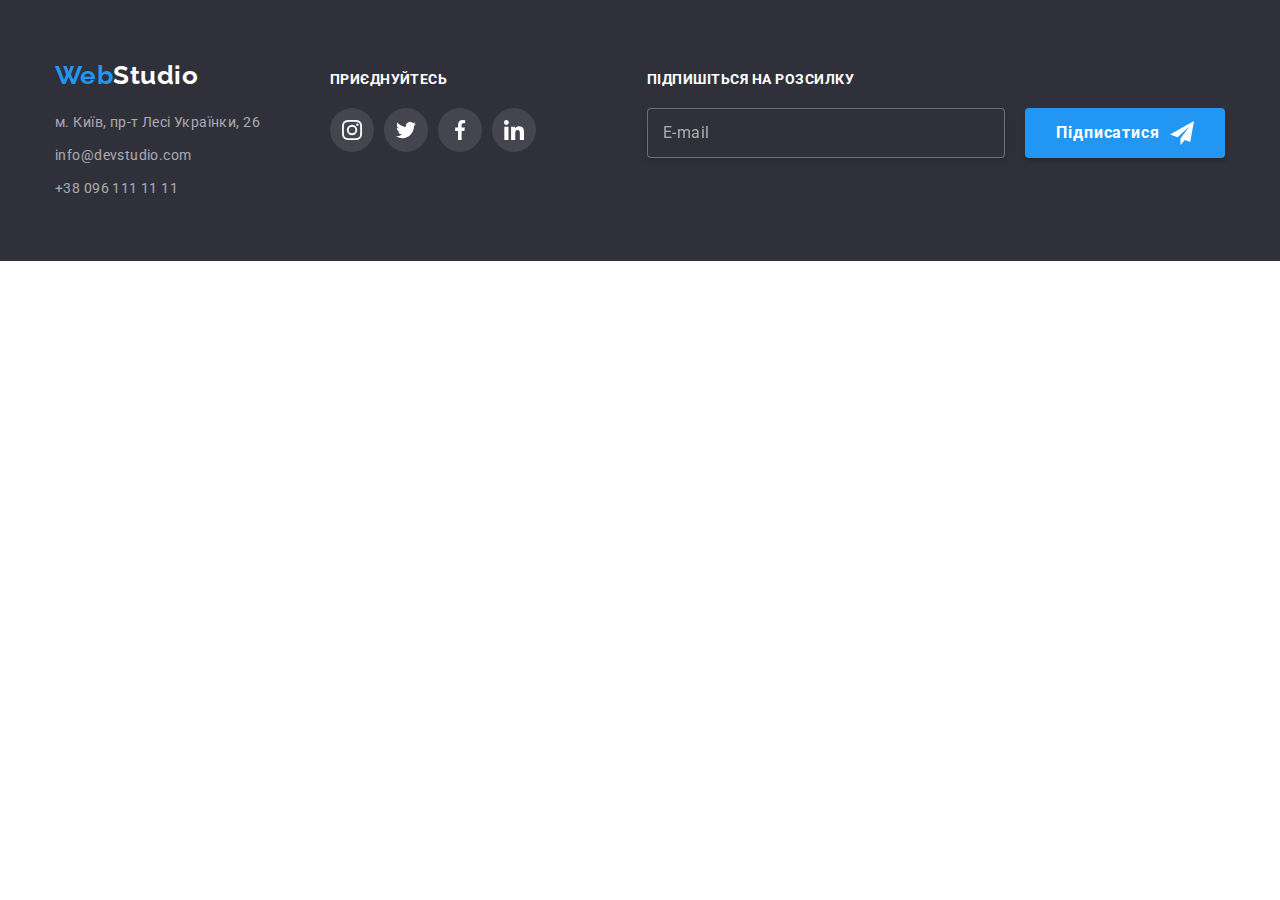
==== commit f833232f: "footer" ====
--- a/index.html
+++ b/index.html
@@ -16,7 +16,7 @@
     <link rel="stylesheet" href="./css/main.min.css" />
   </head>
   <body>
-    <header class="header">
+    <!-- <header class="header">
       <div class="container header-container">
         <nav class="site-nav">
           <a href="./index.html" class="site-nav__logo link">
@@ -112,13 +112,13 @@
         </div>
       </div>
     </header>
-    <main>
-      <!-- <section class="hiro centered">
+    <main> -->
+    <!-- <section class="hiro centered">
         <h1 class="hiro__titel">Ефективні рішення для вашого бізнесу</h1>
         <button type="button" class="btn hiro__button" data-modal-open>Замовити послугу</button>
       </section> -->
 
-      <section class="benefits sections">
+    <!-- <section class="benefits sections">
         <div class="container">
           <h2 class="visually-hidden">Наші переваги</h2>
           <ul class="benefits__list list">
@@ -395,7 +395,7 @@
           </ul>
         </div>
       </section>
-    </main>
+    </main> -->
     <footer class="footer">
       <div class="footer__container container">
         <div class="footer__wrapper wrapper">
--- a/css/main.min.css
+++ b/css/main.min.css
@@ -1 +1 @@
-.visually-hidden{position:absolute;white-space:nowrap;width:1px;height:1px;overflow:hidden;border:0;padding:0;clip:rect(0 0 0 0);-webkit-clip-path:inset(50%);clip-path:inset(50%);margin:-1px}.btn{font-family:"Roboto";font-weight:700;font-size:16px;line-height:1.87;letter-spacing:.06em;background-color:#2196f3;color:#fff;border:1px solid rgba(0,0,0,0);border-radius:4px;cursor:pointer}.net-icon{width:20px;height:20px}html{-webkit-box-sizing:border-box;box-sizing:border-box}.decoration{text-decoration:none}h2,h3,p{margin:0;padding:0}img{display:block;max-width:100%}body{font-family:"Roboto",sans-serif;background-color:#fff;font-weight:400;letter-spacing:.03em;color:#212121}.list{padding:0;margin:0;list-style:none}.link{text-decoration:none}.centered{text-align:center}.container{padding-left:15px;padding-right:15px;margin-left:auto;margin-right:auto}@media screen and (min-width: 480px){.container{width:480px}}@media screen and (min-width: 768px){.container{width:768px}}@media screen and (min-width: 1200px){.container{width:1200px}}.sections{padding-top:60px;padding-bottom:60px}@media screen and (min-width: 1200px){.sections{padding-top:94px;padding-bottom:94px}}.header{border-bottom:1px solid #ececec}.header-container{display:-webkit-box;display:-ms-flexbox;display:flex}.site-nav__logo{display:-webkit-box;display:-ms-flexbox;display:flex;-webkit-box-align:center;-ms-flex-align:center;align-items:center;font-family:"Raleway";font-size:26px;font-weight:700;line-height:1.19;color:#000}.site-nav__text{color:#2196f3}.site-nav{display:-webkit-box;display:-ms-flexbox;display:flex;padding-left:15px}.site-nav__list{display:-webkit-box;display:-ms-flexbox;display:flex;margin-left:93px}@media screen and (max-width: 767.98px){.site-nav__list{display:none}}.site-nav__link{position:relative;display:block;padding-top:32px;padding-bottom:32px;font-weight:500;font-size:14px;line-height:1.14;color:var(--primary-color);-webkit-transition:color 250ms cubic-bezier(0.4, 0, 0.2, 1);transition:color 250ms cubic-bezier(0.4, 0, 0.2, 1)}.site-nav__link:hover,.site-nav__link:focus{color:#2196f3}.site-nav__link.current::after{content:"";position:absolute;left:0;bottom:0;display:block;width:100%;height:4px;background-color:#2196f3;border-radius:2px}.site-nav__item:not(:last-child){margin-right:40px}.site-contacts{display:-webkit-box;display:-ms-flexbox;display:flex;margin-left:auto;padding-right:15px;-webkit-box-align:center;-ms-flex-align:center;align-items:center}@media screen and (max-width: 767.98px){.site-contacts{display:none}}.site-contacts__item+.site-contacts__item{margin-left:50px}.current{color:#2196f3}.site-contacts__link{display:-webkit-inline-box;display:-ms-inline-flexbox;display:inline-flex;padding-top:32px;padding-bottom:32px;font-weight:500;font-size:14px;line-height:1.14;color:#757575;-webkit-transition:color 250ms cubic-bezier(0.4, 0, 0.2, 1);transition:color 250ms cubic-bezier(0.4, 0, 0.2, 1)}.site-contacts__link:hover,.site-contacts__link:focus{color:#2196f3}.site-contacts__icon{-ms-flex-item-align:center;align-self:center;margin-right:10px;fill:#757575;stroke:currentColor}.site-contacts__icon-mail{width:16px;height:12px}.site-contacts__icon-tel{width:10px;height:16px}@media screen and (max-width: 767px){.site-nav__list,.site-contacts{display:none}.site-nav{-webkit-box-pack:justify;-ms-flex-pack:justify;justify-content:space-between}}.site-nav{display:-webkit-box;display:-ms-flexbox;display:flex;-webkit-box-align:center;-ms-flex-align:center;align-items:center}.header{border-bottom:1px solid #ececec}.head__menu{cursor:pointer;display:inline-block;border-color:rgba(0,0,0,0);background-color:#fff;margin-left:100%;fill:#000}.head__backdrop{display:-webkit-box;display:-ms-flexbox;display:flex;position:fixed;top:0;left:0;width:100%;height:100%;background-color:#fff;z-index:999}.head__backdrop.is-hidden{opacity:0;pointer-events:none;-webkit-transform:scale(0.9);transform:scale(0.9)}.icon-menu{width:40px;height:40px;fill:#000}.menu__container{padding-top:48px;padding-bottom:48px;padding-left:40px}.menu__btn-close{position:fixed;top:10px;right:15px;padding:0;border:none;background-color:#fff}.menu__icon-close{width:40px;height:40px}.menu__btn-close:hover .menu__icon-close,.menu__btn-close:focus .menu__icon-close{fill:#2196f3}.menu__section{font-weight:500;font-size:40px;line-height:47px;letter-spacing:.02em;color:#212121}.menu__link:not(:last-child){margin-bottom:32px}.menu__link:hover .menu__section,.menu__link:focus .menu__section{color:#2196f3}.menu__section-list{padding:0;margin:0}.menu__social{position:fixed;bottom:48px;left:40px}.menu__list{display:-webkit-box;display:-ms-flexbox;display:flex;-webkit-box-pack:start;-ms-flex-pack:start;justify-content:flex-start;-ms-flex-wrap:wrap;flex-wrap:wrap}.menu__mail-phone{margin:0;padding:0;display:-webkit-box;display:-ms-flexbox;display:flex;-webkit-box-orient:vertical;-webkit-box-direction:reverse;-ms-flex-direction:column-reverse;flex-direction:column-reverse;position:fixed;bottom:134px;gap:32px}.menu__mail{font-weight:500;font-size:24px;line-height:1.1666666667;letter-spacing:.02em;color:#757575}.menu__phone{font-weight:500;font-size:34px;line-height:1.1764705882;letter-spacing:.02em;color:#757575}.menu__mail:hover,.menu__mail:focus,.menu__phone:hover,.menu__phone:focus{color:#2196f3}.current{color:#2196f3}.social__link:not(:last-child){padding-right:10px;border-right:1px solid rgba(33,33,33,.2)}.social__link:not(:first-child){padding-left:10px}.social__link{font-weight:500;font-size:18px;line-height:1.2222222222;letter-spacing:.02em;color:#2196f3}@media screen and (min-width: 768px){.head__menu,.head__backdrop{display:none}}.backdrop{position:absolute;left:0;top:0;width:100%;height:100%;background-color:rgba(0,0,0,.2);-webkit-transition:opacity 250ms cubic-bezier(0.4, 0, 0.2, 1);transition:opacity 250ms cubic-bezier(0.4, 0, 0.2, 1)}.backdrop.is-hidden{opacity:0;pointer-events:none}.backdrop.is-hidden .modal{-webkit-transform:translate(-50%, -50%) scale(0.6);transform:translate(-50%, -50%) scale(0.6)}.hiro{width:1600px;margin:auto;padding-top:200px;padding-bottom:200px;background-color:#2f303a;background-image:-webkit-gradient(linear, left top, right top, from(rgba(47, 48, 58, 0.4)), to(rgba(47, 48, 58, 0.4))),url(../images/hiro.jpg);background-image:linear-gradient(to right, rgba(47, 48, 58, 0.4), rgba(47, 48, 58, 0.4)),url(../images/hiro.jpg);background-repeat:no-repeat;background-position:center}.hiro__titel{margin-top:0;width:696px;display:-webkit-box;display:-ms-flexbox;display:flex;margin-left:auto;margin-right:auto;margin-bottom:30px;font-weight:900;font-size:44px;line-height:1.36;color:#fff;letter-spacing:.06em;text-transform:uppercase}.hiro__button{min-width:216px;padding:10px 32px}@media screen and (min-width: 768px){.benefits__list{display:-webkit-box;display:-ms-flexbox;display:flex;-ms-flex-wrap:wrap;flex-wrap:wrap;gap:30px}}@media screen and (min-width: 768px){.benefits__item{width:354px}}@media screen and (min-width: 1200px){.benefits__item{width:calc((100% - 90px)/4)}}.benefits__titel{font-size:14px;line-height:1.14;margin-bottom:10px}@media screen and (max-width: 767.98px){.benefits__titel{display:-webkit-box;display:-ms-flexbox;display:flex;-webkit-box-pack:center;-ms-flex-pack:center;justify-content:center}}.benefits__text{color:#757575;font-size:14px;line-height:1.71}@media screen and (max-width: 767.98px){.benefits__text{padding-bottom:30px}}.benefits__wrapper-icon{width:270px;height:120px;margin-bottom:30px;display:-webkit-box;display:-ms-flexbox;display:flex;-webkit-box-pack:center;-ms-flex-pack:center;justify-content:center;-webkit-box-align:center;-ms-flex-align:center;align-items:center;background:#f5f4fa;border-radius:4px}@media screen and (max-width: 767px){.benefits__wrapper-icon{width:100%}}@media screen and (min-width: 767px)and (max-width: 1199px){.benefits__wrapper-icon{width:354px}}.benefits__icon{width:70px;height:70px}.projects{padding-bottom:94px}@media(max-width: 1199px){.projects{display:none}}@media screen and (max-width: 1199.98px){.projects__titel,.team__titel-section,.clients__titel{font-size:28px;line-height:1.17;letter-spacing:.03em;margin-bottom:30px}}@media screen and (min-width: 1200px){.projects__titel,.team__titel-section,.clients__titel{font-size:36px;line-height:1.16;margin-bottom:50px}}.projects__list{display:-webkit-box;display:-ms-flexbox;display:flex;-ms-flex-wrap:wrap;flex-wrap:wrap}.projects__item{position:relative;width:calc((100% - 60px)/3);margin-right:30px}.projects__item:nth-child(3n){margin-right:0}.projects__description{display:-webkit-box;display:-ms-flexbox;display:flex;position:absolute;bottom:0;width:100%;height:70px;background-color:rgba(47,48,58,.8);font-family:"Roboto";font-style:normal;font-weight:700;font-size:14px;line-height:1.14;text-align:center;-webkit-box-align:center;-ms-flex-align:center;align-items:center;-webkit-box-pack:center;-ms-flex-pack:center;justify-content:center;text-transform:uppercase;color:#fff}.team{background-color:#f5f4fa;padding-bottom:94px;padding-top:94px}@media screen and (max-width: 1199.98px){.team__list{display:-webkit-box;display:-ms-flexbox;display:flex;-ms-flex-wrap:wrap;flex-wrap:wrap;-webkit-box-pack:center;-ms-flex-pack:center;justify-content:center;gap:30px}}@media screen and (min-width: 1200px){.team__list{display:-webkit-box;display:-ms-flexbox;display:flex;gap:30px}}.team__img{height:auto}.team__text{width:270px;background-color:#fff;padding-top:30px;padding-bottom:30px;-webkit-box-shadow:0px 1px 3px rgba(0,0,0,.12),0px 1px 1px rgba(0,0,0,.14),0px 2px 1px rgba(0,0,0,.2);box-shadow:0px 1px 3px rgba(0,0,0,.12),0px 1px 1px rgba(0,0,0,.14),0px 2px 1px rgba(0,0,0,.2);border-radius:0px 0px 4px 4px}@media screen and (max-width: 767.98px){.team__text{width:450px}}@media screen and (max-width: 1199.98px){.team__text{width:354px}}.team__titel{font-weight:500;font-size:16px;line-height:1.18;color:#212121;margin-bottom:10px}.team__description{line-height:1.18;color:#757575;margin-bottom:16px}.team__net-list{display:-webkit-box;display:-ms-flexbox;display:flex;-webkit-box-pack:center;-ms-flex-pack:center;justify-content:center}.net-item{border-radius:50%;-webkit-transition:background-color 250ms cubic-bezier(0.4, 0, 0.2, 1);transition:background-color 250ms cubic-bezier(0.4, 0, 0.2, 1)}.net-item:not(:last-child){margin-right:10px}.net-link{display:-webkit-box;display:-ms-flexbox;display:flex;-webkit-box-align:center;-ms-flex-align:center;align-items:center;-webkit-box-pack:center;-ms-flex-pack:center;justify-content:center;width:44px;height:44px;font-size:0px;padding:0;border-radius:50%;fill:#afb1b8;-webkit-transition:background-color 250ms cubic-bezier(0.4, 0, 0.2, 1);transition:background-color 250ms cubic-bezier(0.4, 0, 0.2, 1)}.net-link:hover,.net-link:focus{fill:#fff;background-color:#2196f3}@media screen and (max-width: 1199.98px){.clients__titel{font-family:"Roboto";font-style:normal;font-weight:700;line-height:1.1785714286;color:#212121}}.clients__list{display:-webkit-box;display:-ms-flexbox;display:flex;-ms-flex-wrap:wrap;flex-wrap:wrap;gap:30px}@media screen and (min-width: 1px){.clients__list{-webkit-box-pack:center;-ms-flex-pack:center;justify-content:center}}@media screen and (max-width: 767px){.clients__item{width:210px}}@media screen and (min-width: 768px){.clients__item{width:226px}}@media screen and (min-width: 1200px){.clients__item{width:170px}}.clients__link{width:170px;height:92px;color:#afb1b8;border:1px solid #afb1b8;border-radius:4px;display:-webkit-box;display:-ms-flexbox;display:flex;-webkit-box-pack:center;-ms-flex-pack:center;justify-content:center;-webkit-box-align:center;-ms-flex-align:center;align-items:center;-webkit-transition:border-color,color 250ms cubic-bezier(0.4, 0, 0.2, 1);transition:border-color,color 250ms cubic-bezier(0.4, 0, 0.2, 1)}.clients__link:hover{border-color:#2196f3;color:#2196f3}.clients__link:focus .clients__icon{fill:#2196f3}@media screen and (max-width: 767px){.clients__link{width:210px}}@media screen and (min-width: 768px){.clients__link{width:226px}}@media screen and (min-width: 1200px){.clients__link{width:170px}}.clients__icon{width:106px;height:60px;fill:currentColor}.footer{padding-bottom:60px;padding-top:60px;background-color:#2f303a}.footer__container{display:-webkit-box;display:-ms-flexbox;display:flex;-webkit-box-align:baseline;-ms-flex-align:baseline;align-items:baseline}.footer__wrapper{margin-right:70px}.footer__logo{color:#fff;line-height:1.19;margin-bottom:20px}.address-list__item:nth-child(-n+2){margin-bottom:9px}.address__link{color:rgba(255,255,255,.6);font-style:normal;font-size:14px;line-height:1.71;letter-spacing:.03em;-webkit-transition:color 250ms cubic-bezier(0.4, 0, 0.2, 1);transition:color 250ms cubic-bezier(0.4, 0, 0.2, 1)}.address__link:hover,.address__link:focus{color:#fff}.form-footer{margin-left:auto}.form-footer__subscription{display:-webkit-box;display:-ms-flexbox;display:flex;-webkit-box-align:end;-ms-flex-align:end;align-items:end}.form-footer__form-field{display:-webkit-box;display:-ms-flexbox;display:flex;-webkit-box-orient:vertical;-webkit-box-direction:normal;-ms-flex-direction:column;flex-direction:column;margin-right:20px}.form-footer__form-mail{font-style:normal;font-weight:700;font-size:14px;line-height:1.14;margin-bottom:20px;text-transform:uppercase;color:#fff}.form-footer__form-input{width:358px;height:50px;padding:15px;background:#2f303a;color:#fff;border:1px solid rgba(255,255,255,.3);-webkit-filter:drop-shadow(0px 4px 4px rgba(0, 0, 0, 0.15));filter:drop-shadow(0px 4px 4px rgba(0, 0, 0, 0.15));border-radius:4px;outline-color:#2196f3}.form-footer__form-input::-webkit-input-placeholder{line-height:1.25;display:-webkit-box;display:flex;-webkit-box-align:center;align-items:center;letter-spacing:.03em;color:rgba(255,255,255,.6)}.form-footer__form-input::-moz-placeholder{line-height:1.25;display:flex;align-items:center;letter-spacing:.03em;color:rgba(255,255,255,.6)}.form-footer__form-input:-ms-input-placeholder{line-height:1.25;display:-ms-flexbox;display:flex;-ms-flex-align:center;align-items:center;letter-spacing:.03em;color:rgba(255,255,255,.6)}.form-footer__form-input::-ms-input-placeholder{line-height:1.25;display:-ms-flexbox;display:flex;-ms-flex-align:center;align-items:center;letter-spacing:.03em;color:rgba(255,255,255,.6)}.form-footer__form-input::placeholder{line-height:1.25;display:-webkit-box;display:-ms-flexbox;display:flex;-webkit-box-align:center;-ms-flex-align:center;align-items:center;letter-spacing:.03em;color:rgba(255,255,255,.6)}.form-footer__btn{width:200px;height:50px;display:-webkit-box;display:-ms-flexbox;display:flex;-webkit-box-align:center;-ms-flex-align:center;align-items:center;-webkit-box-pack:center;-ms-flex-pack:center;justify-content:center;-webkit-box-shadow:0px 4px 4px rgba(0,0,0,.15);box-shadow:0px 4px 4px rgba(0,0,0,.15)}.form-footer__icon-telegram{width:24px;height:24px;fill:#fff;margin-left:10px}.footer-icons__titel{font-size:14px;line-height:1.14;letter-spacing:.03em;text-transform:uppercase;color:#fff;margin-bottom:20px}.footer-icons__list{display:-webkit-box;display:-ms-flexbox;display:flex}.footer-icons__item{background-color:rgba(255,255,255,.1)}.footer-icons__item:hover{background-color:#2196f3}.footer-icons__link:focus{background-color:#2196f3}.footer__icon{fill:#fff}.backdrop{position:absolute;left:0;top:0;width:100%;height:100%;background-color:rgba(0,0,0,.2);-webkit-transition:opacity 250ms cubic-bezier(0.4, 0, 0.2, 1);transition:opacity 250ms cubic-bezier(0.4, 0, 0.2, 1)}.backdrop.is-hidden{opacity:0;pointer-events:none}.backdrop.is-hidden .modal{-webkit-transform:translate(-50%, -50%) scale(0.6);transform:translate(-50%, -50%) scale(0.6)}.modal__backdrop-close{position:absolute;width:30px;height:30px;top:8px;right:8px;color:#2196f3;background:#fff;border:1px solid rgba(0,0,0,.1);border-radius:50%;cursor:pointer}.modal__backdrop-close:hover .modal__backdrop-icon{fill:currentColor}.modal__backdrop-icon{width:11px;height:11px;fill:#000}.modal{position:relative;top:50%;left:50%;width:528px;min-height:581px;padding:40px;background-color:#fff;-webkit-box-shadow:0px 1px 3px rgba(0,0,0,.12),0px 1px 1px rgba(0,0,0,.14),0px 2px 1px rgba(0,0,0,.2);box-shadow:0px 1px 3px rgba(0,0,0,.12),0px 1px 1px rgba(0,0,0,.14),0px 2px 1px rgba(0,0,0,.2);border-radius:4px;-webkit-transform:translate(-50%, -50%) scale(1);transform:translate(-50%, -50%) scale(1);-webkit-transition:-webkit-transform 250ms cubic-bezier(0.4, 0, 0.2, 1);transition:-webkit-transform 250ms cubic-bezier(0.4, 0, 0.2, 1);transition:transform 250ms cubic-bezier(0.4, 0, 0.2, 1);transition:transform 250ms cubic-bezier(0.4, 0, 0.2, 1), -webkit-transform 250ms cubic-bezier(0.4, 0, 0.2, 1)}.modal__text{margin-bottom:12px;font-weight:700;font-size:20px;line-height:1.15;text-align:center;letter-spacing:.03em;color:#212121}.modal-form__input{margin-top:4px;width:100%;height:40px;padding-left:42px;border:1px solid rgba(33,33,33,.2);border-radius:4px;outline-color:#2196f3}.modal-form__input:focus+.modal-form__icon{fill:#2196f3}.modal-form__icon{position:absolute;top:50%;left:15px;width:18px;height:18px;fill:#212121}.modal-form__label{position:relative;display:-webkit-box;display:-ms-flexbox;display:flex;-webkit-box-orient:vertical;-webkit-box-direction:normal;-ms-flex-direction:column;flex-direction:column;margin-bottom:10px;font-size:12px;line-height:1.16;letter-spacing:.01em;color:#757575}.modal-form__texarea-label{font-size:12px;line-height:1.16;letter-spacing:.01em;color:#757575}.modal-form__textarea{resize:none;width:100%;min-height:120px;padding:12px 16px;margin-top:4px;margin-bottom:20px;border:1px solid rgba(33,33,33,.2);border-radius:4px;outline-color:#2196f3}textarea::-webkit-input-placeholder{color:rgba(117,117,117,.5)}textarea::-moz-placeholder{color:rgba(117,117,117,.5)}textarea:-ms-input-placeholder{color:rgba(117,117,117,.5)}textarea::-ms-input-placeholder{color:rgba(117,117,117,.5)}textarea::placeholder{color:rgba(117,117,117,.5)}.modal-form__agree-label{display:-webkit-box;display:-ms-flexbox;display:flex;-webkit-box-align:center;-ms-flex-align:center;align-items:center;-webkit-box-pack:center;-ms-flex-pack:center;justify-content:center;font-size:14px;line-height:1.71;margin-bottom:30px;letter-spacing:.03em;color:#757575}.modal-form__agree-label::before{content:" ";display:-webkit-box;display:-ms-flexbox;display:flex;width:16px;height:15px;margin-right:7px;border:2px solid #212121;border-radius:2px;-webkit-box-shadow:0px 1px 3px rgba(0,0,0,.12),0px 1px 1px rgba(0,0,0,.14),0px 2px 1px rgba(0,0,0,.2);box-shadow:0px 1px 3px rgba(0,0,0,.12),0px 1px 1px rgba(0,0,0,.14),0px 2px 1px rgba(0,0,0,.2)}.modal-form__link{color:#2196f3;margin-left:5px}.modal-form__checkbox-agree:checked+.modal-form__agree-label::before{background-color:#2196f3;border:none;background-image:url(../images/icons.svg/chek-mark.svg);background-repeat:no-repeat;background-position:center}.modal-form__button{display:block;margin:0 auto;width:200px;height:50px;padding:10px 52px;background:#2196f3}.filter{padding-top:94px;padding-bottom:94px}.filter-list{display:-webkit-box;display:-ms-flexbox;display:flex;-webkit-box-pack:center;-ms-flex-pack:center;justify-content:center;margin-bottom:50px}.filter-list__item:not(:last-child){margin-right:8px}.filter-list__btn{font-weight:500;font-size:16px;line-height:1.62;min-width:73px;padding:6px 25px;border-radius:4px;border:1px solid rgba(0,0,0,0);background-color:#f5f4fa;color:#212121;cursor:pointer;-webkit-transition:background-color,color,250ms cubic-bezier(0.4, 0, 0.2, 1),-webkit-box-shadow;transition:background-color,color,250ms cubic-bezier(0.4, 0, 0.2, 1),-webkit-box-shadow;transition:background-color,color,box-shadow,250ms cubic-bezier(0.4, 0, 0.2, 1);transition:background-color,color,box-shadow,250ms cubic-bezier(0.4, 0, 0.2, 1),-webkit-box-shadow}.filter-list__btn:hover,.filter-list__btn:focus{background-color:#2196f3;color:#fff;-webkit-box-shadow:0px 3px 1px rgba(0,0,0,.1),0px 1px 2px rgba(0,0,0,.08),0px 2px 2px rgba(0,0,0,.12);box-shadow:0px 3px 1px rgba(0,0,0,.1),0px 1px 2px rgba(0,0,0,.08),0px 2px 2px rgba(0,0,0,.12)}.filter__work-list{display:-webkit-box;display:-ms-flexbox;display:flex;-ms-flex-wrap:wrap;flex-wrap:wrap}.filter__work-item{height:404px;width:calc((100% - 60px)/3);margin-right:30px;margin-bottom:30px;-webkit-transition:-webkit-box-shadow 250ms cubic-bezier(0.4, 0, 0.2, 1);transition:-webkit-box-shadow 250ms cubic-bezier(0.4, 0, 0.2, 1);transition:box-shadow 250ms cubic-bezier(0.4, 0, 0.2, 1);transition:box-shadow 250ms cubic-bezier(0.4, 0, 0.2, 1), -webkit-box-shadow 250ms cubic-bezier(0.4, 0, 0.2, 1)}.filter__work-item:hover{-webkit-box-shadow:0px 1px 1px rgba(0,0,0,.12),0px 4px 4px rgba(0,0,0,.06),1px 4px 6px rgba(0,0,0,.16);box-shadow:0px 1px 1px rgba(0,0,0,.12),0px 4px 4px rgba(0,0,0,.06),1px 4px 6px rgba(0,0,0,.16)}.filter__work-item:nth-child(3n){margin-right:0}.filter__work-item:nth-last-child(-n+3){margin-bottom:0}.filter__work-titel{font-size:18px;line-height:2;color:#212121;letter-spacing:.06em}.filter__work-description{line-height:1.87;color:#757575}.filter__img{display:block;width:100%;height:auto}.filter__work-link:hover .filter__description{-webkit-transform:translateY(0%);transform:translateY(0%);opacity:1}.filter__work-link:focus .filter__description{-webkit-transform:translateY(0%);transform:translateY(0%);opacity:1}.filter__work-link:hover .filter__product-thumb::before{-webkit-transform:translateY(0);transform:translateY(0)}.filter__work-link:focus .filter__product-thumb::before{-webkit-transform:translateY(0);transform:translateY(0)}.filter__product-thumb{position:relative;overflow:hidden}.filter__description{position:absolute;top:0;left:0;padding-top:63px;padding-right:24px;padding-bottom:63px;padding-left:24px;width:100%;height:100%;background-color:rgba(33,150,243,.9);font-size:18px;line-height:1.56;color:#fff;-webkit-transform:translateY(101%);transform:translateY(101%);-webkit-transition:-webkit-transform 250ms cubic-bezier(0.4, 0, 0.2, 1);transition:-webkit-transform 250ms cubic-bezier(0.4, 0, 0.2, 1);transition:transform 250ms cubic-bezier(0.4, 0, 0.2, 1);transition:transform 250ms cubic-bezier(0.4, 0, 0.2, 1), -webkit-transform 250ms cubic-bezier(0.4, 0, 0.2, 1)}.filter__work-text{padding:20px 24px;border-bottom:1px solid #eee;border-left:1px solid #eee;border-right:1px solid #eee}.filter__work-titel{margin-bottom:4px}/*# sourceMappingURL=main.min.css.map */+.visually-hidden{position:absolute;white-space:nowrap;width:1px;height:1px;overflow:hidden;border:0;padding:0;clip:rect(0 0 0 0);-webkit-clip-path:inset(50%);clip-path:inset(50%);margin:-1px}.btn{font-family:"Roboto";font-weight:700;font-size:16px;line-height:1.87;letter-spacing:.06em;background-color:#2196f3;color:#fff;border:1px solid rgba(0,0,0,0);border-radius:4px;cursor:pointer}.net-icon{width:20px;height:20px}html{-webkit-box-sizing:border-box;box-sizing:border-box}.decoration{text-decoration:none}h2,h3,p{margin:0;padding:0}img{display:block;max-width:100%}body{font-family:"Roboto",sans-serif;background-color:#fff;font-weight:400;letter-spacing:.03em;color:#212121}.list{padding:0;margin:0;list-style:none}.link{text-decoration:none}.centered{text-align:center}.container{padding-left:15px;padding-right:15px;margin-left:auto;margin-right:auto}@media screen and (min-width: 480px){.container{width:480px}}@media screen and (min-width: 768px){.container{width:768px}}@media screen and (min-width: 1200px){.container{width:1200px}}.sections{padding-top:60px;padding-bottom:60px}@media screen and (min-width: 1200px){.sections{padding-top:94px;padding-bottom:94px}}.header{border-bottom:1px solid #ececec}.header-container{display:-webkit-box;display:-ms-flexbox;display:flex}.site-nav__logo{display:-webkit-box;display:-ms-flexbox;display:flex;-webkit-box-align:center;-ms-flex-align:center;align-items:center;font-family:"Raleway";font-size:26px;font-weight:700;line-height:1.19;color:#000}.site-nav__text{color:#2196f3}.site-nav{display:-webkit-box;display:-ms-flexbox;display:flex;padding-left:15px}.site-nav__list{display:-webkit-box;display:-ms-flexbox;display:flex;margin-left:93px}@media screen and (max-width: 767.98px){.site-nav__list{display:none}}.site-nav__link{position:relative;display:block;padding-top:32px;padding-bottom:32px;font-weight:500;font-size:14px;line-height:1.14;color:var(--primary-color);-webkit-transition:color 250ms cubic-bezier(0.4, 0, 0.2, 1);transition:color 250ms cubic-bezier(0.4, 0, 0.2, 1)}.site-nav__link:hover,.site-nav__link:focus{color:#2196f3}.site-nav__link.current::after{content:"";position:absolute;left:0;bottom:0;display:block;width:100%;height:4px;background-color:#2196f3;border-radius:2px}.site-nav__item:not(:last-child){margin-right:40px}.site-contacts{display:-webkit-box;display:-ms-flexbox;display:flex;margin-left:auto;padding-right:15px;-webkit-box-align:center;-ms-flex-align:center;align-items:center}@media screen and (max-width: 767.98px){.site-contacts{display:none}}.site-contacts__item+.site-contacts__item{margin-left:50px}.current{color:#2196f3}.site-contacts__link{display:-webkit-inline-box;display:-ms-inline-flexbox;display:inline-flex;padding-top:32px;padding-bottom:32px;font-weight:500;font-size:14px;line-height:1.14;color:#757575;-webkit-transition:color 250ms cubic-bezier(0.4, 0, 0.2, 1);transition:color 250ms cubic-bezier(0.4, 0, 0.2, 1)}.site-contacts__link:hover,.site-contacts__link:focus{color:#2196f3}.site-contacts__icon{-ms-flex-item-align:center;align-self:center;margin-right:10px;fill:#757575;stroke:currentColor}.site-contacts__icon-mail{width:16px;height:12px}.site-contacts__icon-tel{width:10px;height:16px}@media screen and (max-width: 767px){.site-nav__list,.site-contacts{display:none}.site-nav{-webkit-box-pack:justify;-ms-flex-pack:justify;justify-content:space-between}}.site-nav{display:-webkit-box;display:-ms-flexbox;display:flex;-webkit-box-align:center;-ms-flex-align:center;align-items:center}.header{border-bottom:1px solid #ececec}.head__menu{cursor:pointer;display:inline-block;border-color:rgba(0,0,0,0);background-color:#fff;margin-left:100%;fill:#000}.head__backdrop{display:-webkit-box;display:-ms-flexbox;display:flex;position:fixed;top:0;left:0;width:100%;height:100%;background-color:#fff;z-index:999}.head__backdrop.is-hidden{opacity:0;pointer-events:none;-webkit-transform:scale(0.9);transform:scale(0.9)}.icon-menu{width:40px;height:40px;fill:#000}.menu__container{padding-top:48px;padding-bottom:48px;padding-left:40px}.menu__btn-close{position:fixed;top:10px;right:15px;padding:0;border:none;background-color:#fff}.menu__icon-close{width:40px;height:40px}.menu__btn-close:hover .menu__icon-close,.menu__btn-close:focus .menu__icon-close{fill:#2196f3}.menu__section{font-weight:500;font-size:40px;line-height:47px;letter-spacing:.02em;color:#212121}.menu__link:not(:last-child){margin-bottom:32px}.menu__link:hover .menu__section,.menu__link:focus .menu__section{color:#2196f3}.menu__section-list{padding:0;margin:0}.menu__social{position:fixed;bottom:48px;left:40px}.menu__list{display:-webkit-box;display:-ms-flexbox;display:flex;-webkit-box-pack:start;-ms-flex-pack:start;justify-content:flex-start;-ms-flex-wrap:wrap;flex-wrap:wrap}.menu__mail-phone{margin:0;padding:0;display:-webkit-box;display:-ms-flexbox;display:flex;-webkit-box-orient:vertical;-webkit-box-direction:reverse;-ms-flex-direction:column-reverse;flex-direction:column-reverse;position:fixed;bottom:134px;gap:32px}.menu__mail{font-weight:500;font-size:24px;line-height:1.1666666667;letter-spacing:.02em;color:#757575}.menu__phone{font-weight:500;font-size:34px;line-height:1.1764705882;letter-spacing:.02em;color:#757575}.menu__mail:hover,.menu__mail:focus,.menu__phone:hover,.menu__phone:focus{color:#2196f3}.current{color:#2196f3}.social__link:not(:last-child){padding-right:10px;border-right:1px solid rgba(33,33,33,.2)}.social__link:not(:first-child){padding-left:10px}.social__link{font-weight:500;font-size:18px;line-height:1.2222222222;letter-spacing:.02em;color:#2196f3}@media screen and (min-width: 768px){.head__menu,.head__backdrop{display:none}}.backdrop{position:absolute;left:0;top:0;width:100%;height:100%;background-color:rgba(0,0,0,.2);-webkit-transition:opacity 250ms cubic-bezier(0.4, 0, 0.2, 1);transition:opacity 250ms cubic-bezier(0.4, 0, 0.2, 1)}.backdrop.is-hidden{opacity:0;pointer-events:none}.backdrop.is-hidden .modal{-webkit-transform:translate(-50%, -50%) scale(0.6);transform:translate(-50%, -50%) scale(0.6)}.hiro{width:1600px;margin:auto;padding-top:200px;padding-bottom:200px;background-color:#2f303a;background-image:-webkit-gradient(linear, left top, right top, from(rgba(47, 48, 58, 0.4)), to(rgba(47, 48, 58, 0.4))),url(../images/hiro.jpg);background-image:linear-gradient(to right, rgba(47, 48, 58, 0.4), rgba(47, 48, 58, 0.4)),url(../images/hiro.jpg);background-repeat:no-repeat;background-position:center}.hiro__titel{margin-top:0;width:696px;display:-webkit-box;display:-ms-flexbox;display:flex;margin-left:auto;margin-right:auto;margin-bottom:30px;font-weight:900;font-size:44px;line-height:1.36;color:#fff;letter-spacing:.06em;text-transform:uppercase}.hiro__button{min-width:216px;padding:10px 32px}@media screen and (min-width: 768px){.benefits__list{display:-webkit-box;display:-ms-flexbox;display:flex;-ms-flex-wrap:wrap;flex-wrap:wrap;gap:30px}}@media screen and (min-width: 768px){.benefits__item{width:354px}}@media screen and (min-width: 1200px){.benefits__item{width:calc((100% - 90px)/4)}}.benefits__titel{font-size:14px;line-height:1.14;margin-bottom:10px}@media screen and (max-width: 767.98px){.benefits__titel{display:-webkit-box;display:-ms-flexbox;display:flex;-webkit-box-pack:center;-ms-flex-pack:center;justify-content:center}}.benefits__text{color:#757575;font-size:14px;line-height:1.71}@media screen and (max-width: 767.98px){.benefits__text{padding-bottom:30px}}.benefits__wrapper-icon{width:270px;height:120px;margin-bottom:30px;display:-webkit-box;display:-ms-flexbox;display:flex;-webkit-box-pack:center;-ms-flex-pack:center;justify-content:center;-webkit-box-align:center;-ms-flex-align:center;align-items:center;background:#f5f4fa;border-radius:4px}@media screen and (max-width: 767px){.benefits__wrapper-icon{width:100%}}@media screen and (min-width: 767px)and (max-width: 1199px){.benefits__wrapper-icon{width:354px}}.benefits__icon{width:70px;height:70px}.projects{padding-bottom:94px}@media(max-width: 1199px){.projects{display:none}}@media screen and (max-width: 1199.98px){.projects__titel,.team__titel-section,.clients__titel{font-size:28px;line-height:1.17;letter-spacing:.03em;margin-bottom:30px}}@media screen and (min-width: 1200px){.projects__titel,.team__titel-section,.clients__titel{font-size:36px;line-height:1.16;margin-bottom:50px}}.projects__list{display:-webkit-box;display:-ms-flexbox;display:flex;-ms-flex-wrap:wrap;flex-wrap:wrap}.projects__item{position:relative;width:calc((100% - 60px)/3);margin-right:30px}.projects__item:nth-child(3n){margin-right:0}.projects__description{display:-webkit-box;display:-ms-flexbox;display:flex;position:absolute;bottom:0;width:100%;height:70px;background-color:rgba(47,48,58,.8);font-family:"Roboto";font-style:normal;font-weight:700;font-size:14px;line-height:1.14;text-align:center;-webkit-box-align:center;-ms-flex-align:center;align-items:center;-webkit-box-pack:center;-ms-flex-pack:center;justify-content:center;text-transform:uppercase;color:#fff}.team{background-color:#f5f4fa;padding-bottom:94px;padding-top:94px}@media screen and (max-width: 1199.98px){.team__list{display:-webkit-box;display:-ms-flexbox;display:flex;-ms-flex-wrap:wrap;flex-wrap:wrap;-webkit-box-pack:center;-ms-flex-pack:center;justify-content:center;gap:30px}}@media screen and (min-width: 1200px){.team__list{display:-webkit-box;display:-ms-flexbox;display:flex;gap:30px}}.team__img{height:auto}.team__text{width:270px;background-color:#fff;padding-top:30px;padding-bottom:30px;-webkit-box-shadow:0px 1px 3px rgba(0,0,0,.12),0px 1px 1px rgba(0,0,0,.14),0px 2px 1px rgba(0,0,0,.2);box-shadow:0px 1px 3px rgba(0,0,0,.12),0px 1px 1px rgba(0,0,0,.14),0px 2px 1px rgba(0,0,0,.2);border-radius:0px 0px 4px 4px}@media screen and (max-width: 767.98px){.team__text{width:450px}}@media screen and (max-width: 1199.98px){.team__text{width:354px}}.team__titel{font-weight:500;font-size:16px;line-height:1.18;color:#212121;margin-bottom:10px}.team__description{line-height:1.18;color:#757575;margin-bottom:16px}.team__net-list{display:-webkit-box;display:-ms-flexbox;display:flex;-webkit-box-pack:center;-ms-flex-pack:center;justify-content:center}.net-item{border-radius:50%;-webkit-transition:background-color 250ms cubic-bezier(0.4, 0, 0.2, 1);transition:background-color 250ms cubic-bezier(0.4, 0, 0.2, 1)}.net-item:not(:last-child){margin-right:10px}.net-link{display:-webkit-box;display:-ms-flexbox;display:flex;-webkit-box-align:center;-ms-flex-align:center;align-items:center;-webkit-box-pack:center;-ms-flex-pack:center;justify-content:center;width:44px;height:44px;font-size:0px;padding:0;border-radius:50%;fill:#afb1b8;-webkit-transition:background-color 250ms cubic-bezier(0.4, 0, 0.2, 1);transition:background-color 250ms cubic-bezier(0.4, 0, 0.2, 1)}.net-link:hover,.net-link:focus{fill:#fff;background-color:#2196f3}@media screen and (max-width: 1199.98px){.clients__titel{font-family:"Roboto";font-style:normal;font-weight:700;line-height:1.1785714286;color:#212121}}.clients__list{display:-webkit-box;display:-ms-flexbox;display:flex;-ms-flex-wrap:wrap;flex-wrap:wrap;gap:30px}@media screen and (min-width: 1px){.clients__list{-webkit-box-pack:center;-ms-flex-pack:center;justify-content:center}}@media screen and (max-width: 767px){.clients__item{width:210px}}@media screen and (min-width: 768px){.clients__item{width:226px}}@media screen and (min-width: 1200px){.clients__item{width:170px}}.clients__link{width:170px;height:92px;color:#afb1b8;border:1px solid #afb1b8;border-radius:4px;display:-webkit-box;display:-ms-flexbox;display:flex;-webkit-box-pack:center;-ms-flex-pack:center;justify-content:center;-webkit-box-align:center;-ms-flex-align:center;align-items:center;-webkit-transition:border-color,color 250ms cubic-bezier(0.4, 0, 0.2, 1);transition:border-color,color 250ms cubic-bezier(0.4, 0, 0.2, 1)}.clients__link:hover{border-color:#2196f3;color:#2196f3}.clients__link:focus .clients__icon{fill:#2196f3}@media screen and (max-width: 767px){.clients__link{width:210px}}@media screen and (min-width: 768px){.clients__link{width:226px}}@media screen and (min-width: 1200px){.clients__link{width:170px}}.clients__icon{width:106px;height:60px;fill:currentColor}.footer{padding-bottom:60px;padding-top:60px;background-color:#2f303a}.footer__container{display:-webkit-box;display:-ms-flexbox;display:flex;-webkit-box-align:baseline;-ms-flex-align:baseline;align-items:baseline}@media screen and (max-width: 767px){.footer__container{-ms-flex-wrap:wrap;flex-wrap:wrap}}.footer__wrapper{margin-right:70px}.footer__logo{color:#fff;line-height:1.19;margin-bottom:20px}.address-list__item:nth-child(-n+2){margin-bottom:9px}.address__link{color:rgba(255,255,255,.6);font-style:normal;font-size:14px;line-height:1.71;letter-spacing:.03em;-webkit-transition:color 250ms cubic-bezier(0.4, 0, 0.2, 1);transition:color 250ms cubic-bezier(0.4, 0, 0.2, 1)}.address__link:hover,.address__link:focus{color:#fff}.form-footer{margin-left:auto}.form-footer__subscription{display:-webkit-box;display:-ms-flexbox;display:flex;-webkit-box-align:end;-ms-flex-align:end;align-items:end}@media screen and (max-width: 767.98px){.form-footer__subscription{-ms-flex-wrap:wrap;flex-wrap:wrap}}.form-footer__form-field{display:-webkit-box;display:-ms-flexbox;display:flex;-webkit-box-orient:vertical;-webkit-box-direction:normal;-ms-flex-direction:column;flex-direction:column;margin-right:20px}.form-footer__form-mail{font-style:normal;font-weight:700;font-size:14px;line-height:1.14;margin-bottom:20px;text-transform:uppercase;color:#fff}.form-footer__form-input{width:358px;height:50px;padding:15px;background:#2f303a;color:#fff;border:1px solid rgba(255,255,255,.3);-webkit-filter:drop-shadow(0px 4px 4px rgba(0, 0, 0, 0.15));filter:drop-shadow(0px 4px 4px rgba(0, 0, 0, 0.15));border-radius:4px;outline-color:#2196f3}.form-footer__form-input::-webkit-input-placeholder{line-height:1.25;display:-webkit-box;display:flex;-webkit-box-align:center;align-items:center;letter-spacing:.03em;color:rgba(255,255,255,.6)}.form-footer__form-input::-moz-placeholder{line-height:1.25;display:flex;align-items:center;letter-spacing:.03em;color:rgba(255,255,255,.6)}.form-footer__form-input:-ms-input-placeholder{line-height:1.25;display:-ms-flexbox;display:flex;-ms-flex-align:center;align-items:center;letter-spacing:.03em;color:rgba(255,255,255,.6)}.form-footer__form-input::-ms-input-placeholder{line-height:1.25;display:-ms-flexbox;display:flex;-ms-flex-align:center;align-items:center;letter-spacing:.03em;color:rgba(255,255,255,.6)}.form-footer__form-input::placeholder{line-height:1.25;display:-webkit-box;display:-ms-flexbox;display:flex;-webkit-box-align:center;-ms-flex-align:center;align-items:center;letter-spacing:.03em;color:rgba(255,255,255,.6)}.form-footer__btn{width:200px;height:50px;display:-webkit-box;display:-ms-flexbox;display:flex;-webkit-box-align:center;-ms-flex-align:center;align-items:center;-webkit-box-pack:center;-ms-flex-pack:center;justify-content:center;-webkit-box-shadow:0px 4px 4px rgba(0,0,0,.15);box-shadow:0px 4px 4px rgba(0,0,0,.15)}.form-footer__icon-telegram{width:24px;height:24px;fill:#fff;margin-left:10px}.footer-icons__titel{font-size:14px;line-height:1.14;letter-spacing:.03em;text-transform:uppercase;color:#fff;margin-bottom:20px}.footer-icons__list{display:-webkit-box;display:-ms-flexbox;display:flex}.footer-icons__item{background-color:rgba(255,255,255,.1)}.footer-icons__item:hover{background-color:#2196f3}.footer-icons__link:focus{background-color:#2196f3}.footer__icon{fill:#fff}.backdrop{position:absolute;left:0;top:0;width:100%;height:100%;background-color:rgba(0,0,0,.2);-webkit-transition:opacity 250ms cubic-bezier(0.4, 0, 0.2, 1);transition:opacity 250ms cubic-bezier(0.4, 0, 0.2, 1)}.backdrop.is-hidden{opacity:0;pointer-events:none}.backdrop.is-hidden .modal{-webkit-transform:translate(-50%, -50%) scale(0.6);transform:translate(-50%, -50%) scale(0.6)}.modal__backdrop-close{position:absolute;width:30px;height:30px;top:8px;right:8px;color:#2196f3;background:#fff;border:1px solid rgba(0,0,0,.1);border-radius:50%;cursor:pointer}.modal__backdrop-close:hover .modal__backdrop-icon{fill:currentColor}.modal__backdrop-icon{width:11px;height:11px;fill:#000}.modal{position:relative;top:50%;left:50%;width:528px;min-height:581px;padding:40px;background-color:#fff;-webkit-box-shadow:0px 1px 3px rgba(0,0,0,.12),0px 1px 1px rgba(0,0,0,.14),0px 2px 1px rgba(0,0,0,.2);box-shadow:0px 1px 3px rgba(0,0,0,.12),0px 1px 1px rgba(0,0,0,.14),0px 2px 1px rgba(0,0,0,.2);border-radius:4px;-webkit-transform:translate(-50%, -50%) scale(1);transform:translate(-50%, -50%) scale(1);-webkit-transition:-webkit-transform 250ms cubic-bezier(0.4, 0, 0.2, 1);transition:-webkit-transform 250ms cubic-bezier(0.4, 0, 0.2, 1);transition:transform 250ms cubic-bezier(0.4, 0, 0.2, 1);transition:transform 250ms cubic-bezier(0.4, 0, 0.2, 1), -webkit-transform 250ms cubic-bezier(0.4, 0, 0.2, 1)}.modal__text{margin-bottom:12px;font-weight:700;font-size:20px;line-height:1.15;text-align:center;letter-spacing:.03em;color:#212121}.modal-form__input{margin-top:4px;width:100%;height:40px;padding-left:42px;border:1px solid rgba(33,33,33,.2);border-radius:4px;outline-color:#2196f3}.modal-form__input:focus+.modal-form__icon{fill:#2196f3}.modal-form__icon{position:absolute;top:50%;left:15px;width:18px;height:18px;fill:#212121}.modal-form__label{position:relative;display:-webkit-box;display:-ms-flexbox;display:flex;-webkit-box-orient:vertical;-webkit-box-direction:normal;-ms-flex-direction:column;flex-direction:column;margin-bottom:10px;font-size:12px;line-height:1.16;letter-spacing:.01em;color:#757575}.modal-form__texarea-label{font-size:12px;line-height:1.16;letter-spacing:.01em;color:#757575}.modal-form__textarea{resize:none;width:100%;min-height:120px;padding:12px 16px;margin-top:4px;margin-bottom:20px;border:1px solid rgba(33,33,33,.2);border-radius:4px;outline-color:#2196f3}textarea::-webkit-input-placeholder{color:rgba(117,117,117,.5)}textarea::-moz-placeholder{color:rgba(117,117,117,.5)}textarea:-ms-input-placeholder{color:rgba(117,117,117,.5)}textarea::-ms-input-placeholder{color:rgba(117,117,117,.5)}textarea::placeholder{color:rgba(117,117,117,.5)}.modal-form__agree-label{display:-webkit-box;display:-ms-flexbox;display:flex;-webkit-box-align:center;-ms-flex-align:center;align-items:center;-webkit-box-pack:center;-ms-flex-pack:center;justify-content:center;font-size:14px;line-height:1.71;margin-bottom:30px;letter-spacing:.03em;color:#757575}.modal-form__agree-label::before{content:" ";display:-webkit-box;display:-ms-flexbox;display:flex;width:16px;height:15px;margin-right:7px;border:2px solid #212121;border-radius:2px;-webkit-box-shadow:0px 1px 3px rgba(0,0,0,.12),0px 1px 1px rgba(0,0,0,.14),0px 2px 1px rgba(0,0,0,.2);box-shadow:0px 1px 3px rgba(0,0,0,.12),0px 1px 1px rgba(0,0,0,.14),0px 2px 1px rgba(0,0,0,.2)}.modal-form__link{color:#2196f3;margin-left:5px}.modal-form__checkbox-agree:checked+.modal-form__agree-label::before{background-color:#2196f3;border:none;background-image:url(../images/icons.svg/chek-mark.svg);background-repeat:no-repeat;background-position:center}.modal-form__button{display:block;margin:0 auto;width:200px;height:50px;padding:10px 52px;background:#2196f3}.filter{padding-top:94px;padding-bottom:94px}.filter-list{display:-webkit-box;display:-ms-flexbox;display:flex;-webkit-box-pack:center;-ms-flex-pack:center;justify-content:center;margin-bottom:50px}.filter-list__item:not(:last-child){margin-right:8px}.filter-list__btn{font-weight:500;font-size:16px;line-height:1.62;min-width:73px;padding:6px 25px;border-radius:4px;border:1px solid rgba(0,0,0,0);background-color:#f5f4fa;color:#212121;cursor:pointer;-webkit-transition:background-color,color,250ms cubic-bezier(0.4, 0, 0.2, 1),-webkit-box-shadow;transition:background-color,color,250ms cubic-bezier(0.4, 0, 0.2, 1),-webkit-box-shadow;transition:background-color,color,box-shadow,250ms cubic-bezier(0.4, 0, 0.2, 1);transition:background-color,color,box-shadow,250ms cubic-bezier(0.4, 0, 0.2, 1),-webkit-box-shadow}.filter-list__btn:hover,.filter-list__btn:focus{background-color:#2196f3;color:#fff;-webkit-box-shadow:0px 3px 1px rgba(0,0,0,.1),0px 1px 2px rgba(0,0,0,.08),0px 2px 2px rgba(0,0,0,.12);box-shadow:0px 3px 1px rgba(0,0,0,.1),0px 1px 2px rgba(0,0,0,.08),0px 2px 2px rgba(0,0,0,.12)}.filter__work-list{display:-webkit-box;display:-ms-flexbox;display:flex;-ms-flex-wrap:wrap;flex-wrap:wrap}.filter__work-item{height:404px;width:calc((100% - 60px)/3);margin-right:30px;margin-bottom:30px;-webkit-transition:-webkit-box-shadow 250ms cubic-bezier(0.4, 0, 0.2, 1);transition:-webkit-box-shadow 250ms cubic-bezier(0.4, 0, 0.2, 1);transition:box-shadow 250ms cubic-bezier(0.4, 0, 0.2, 1);transition:box-shadow 250ms cubic-bezier(0.4, 0, 0.2, 1), -webkit-box-shadow 250ms cubic-bezier(0.4, 0, 0.2, 1)}.filter__work-item:hover{-webkit-box-shadow:0px 1px 1px rgba(0,0,0,.12),0px 4px 4px rgba(0,0,0,.06),1px 4px 6px rgba(0,0,0,.16);box-shadow:0px 1px 1px rgba(0,0,0,.12),0px 4px 4px rgba(0,0,0,.06),1px 4px 6px rgba(0,0,0,.16)}.filter__work-item:nth-child(3n){margin-right:0}.filter__work-item:nth-last-child(-n+3){margin-bottom:0}.filter__work-titel{font-size:18px;line-height:2;color:#212121;letter-spacing:.06em}.filter__work-description{line-height:1.87;color:#757575}.filter__img{display:block;width:100%;height:auto}.filter__work-link:hover .filter__description{-webkit-transform:translateY(0%);transform:translateY(0%);opacity:1}.filter__work-link:focus .filter__description{-webkit-transform:translateY(0%);transform:translateY(0%);opacity:1}.filter__work-link:hover .filter__product-thumb::before{-webkit-transform:translateY(0);transform:translateY(0)}.filter__work-link:focus .filter__product-thumb::before{-webkit-transform:translateY(0);transform:translateY(0)}.filter__product-thumb{position:relative;overflow:hidden}.filter__description{position:absolute;top:0;left:0;padding-top:63px;padding-right:24px;padding-bottom:63px;padding-left:24px;width:100%;height:100%;background-color:rgba(33,150,243,.9);font-size:18px;line-height:1.56;color:#fff;-webkit-transform:translateY(101%);transform:translateY(101%);-webkit-transition:-webkit-transform 250ms cubic-bezier(0.4, 0, 0.2, 1);transition:-webkit-transform 250ms cubic-bezier(0.4, 0, 0.2, 1);transition:transform 250ms cubic-bezier(0.4, 0, 0.2, 1);transition:transform 250ms cubic-bezier(0.4, 0, 0.2, 1), -webkit-transform 250ms cubic-bezier(0.4, 0, 0.2, 1)}.filter__work-text{padding:20px 24px;border-bottom:1px solid #eee;border-left:1px solid #eee;border-right:1px solid #eee}.filter__work-titel{margin-bottom:4px}/*# sourceMappingURL=main.min.css.map */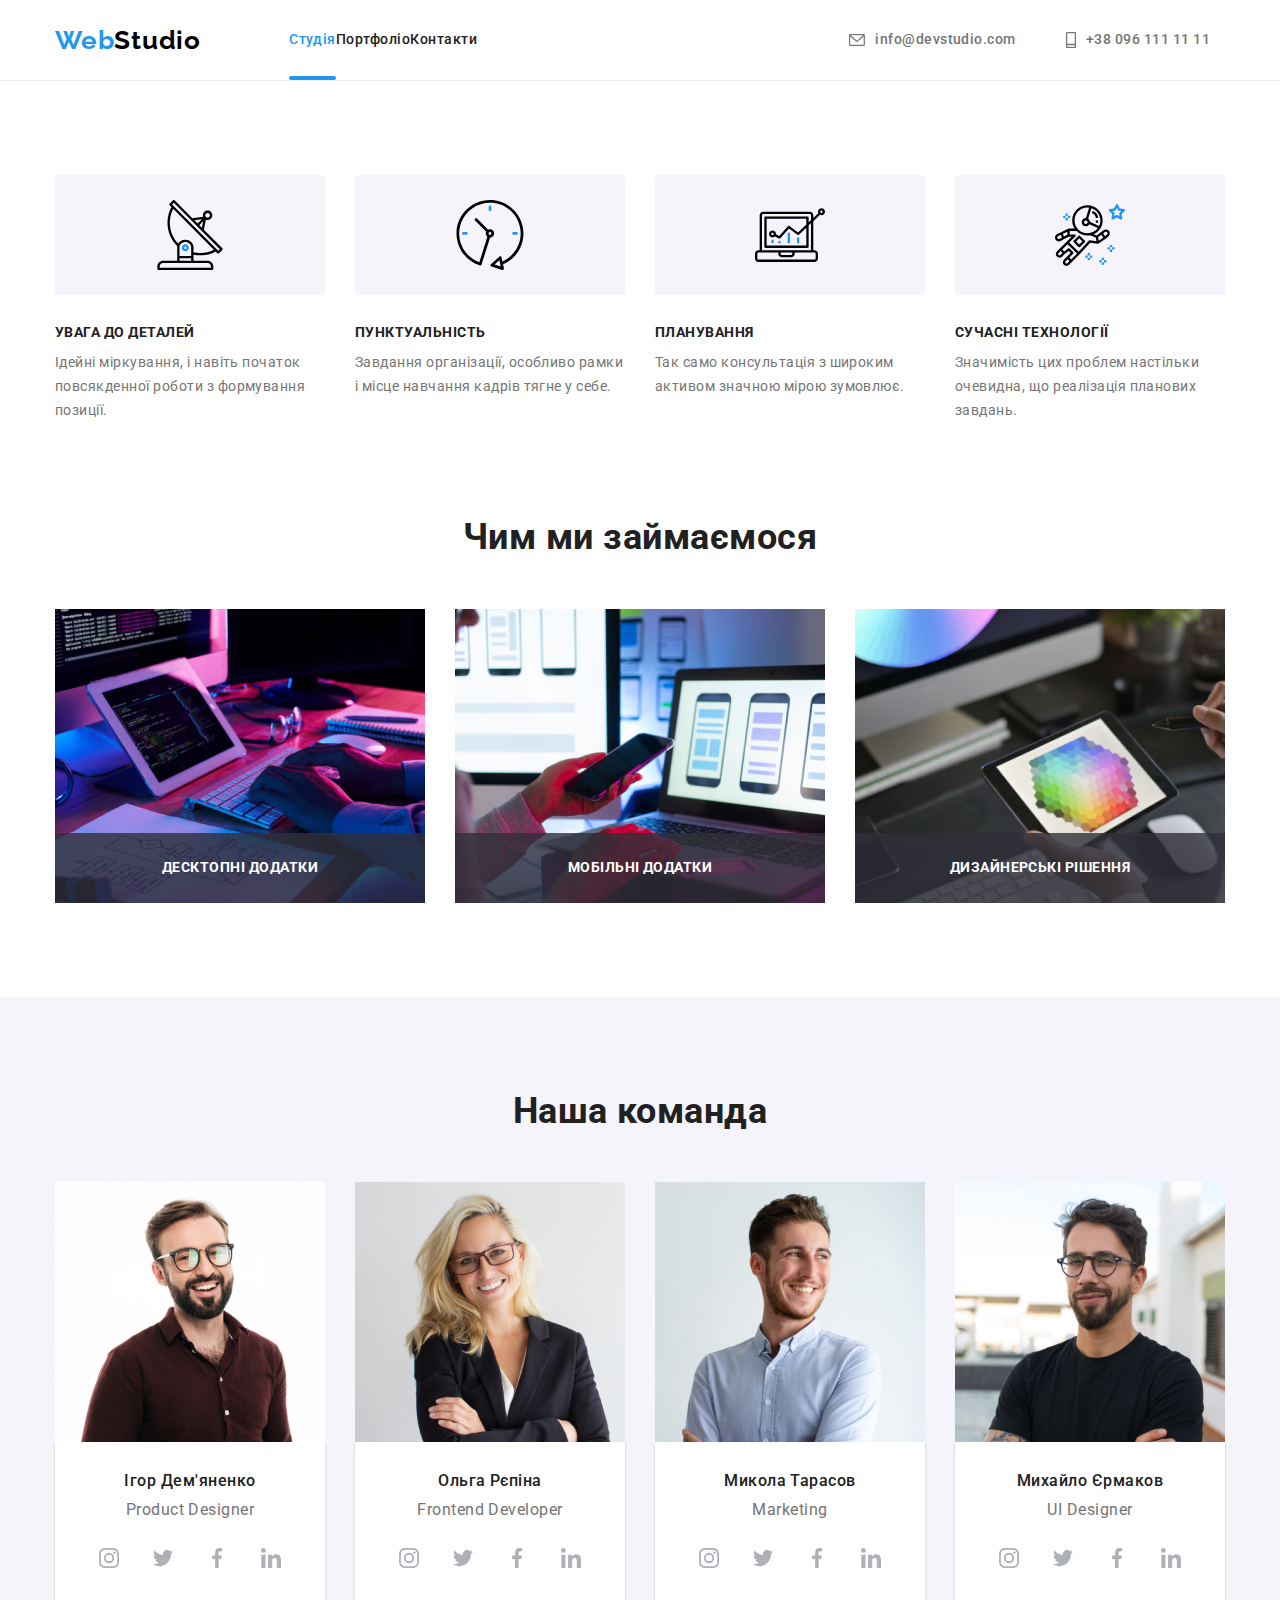
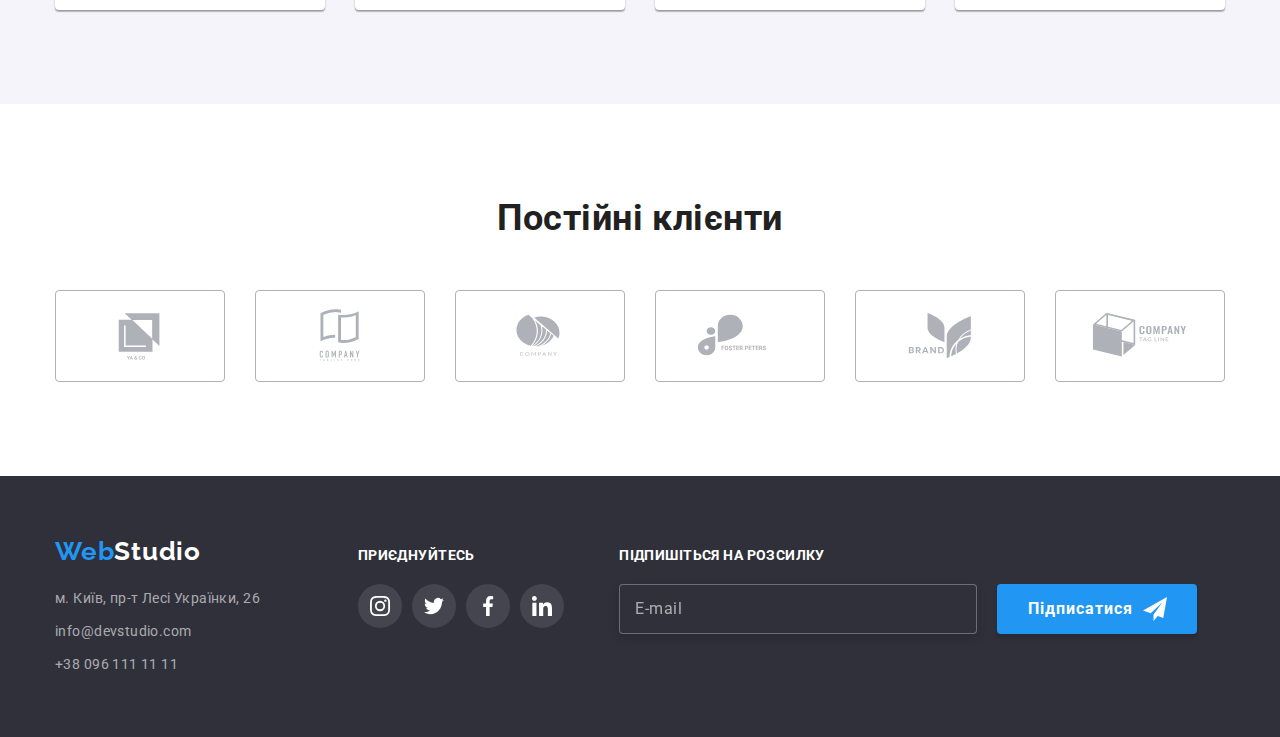
==== commit 90282b4b: "майже телефон" ====
--- a/index.html
+++ b/index.html
@@ -16,23 +16,18 @@
     <link rel="stylesheet" href="./css/main.min.css" />
   </head>
   <body>
-    <!-- <header class="header">
+    <header class="header">
       <div class="container header-container">
         <nav class="site-nav">
           <a href="./index.html" class="site-nav__logo link">
-            <span class="site-nav__text">Web</span>Studio</a
-          >
-          <button
-            class="head__menu js-open-menu"
-            type="button"
-            js-open-menu=""
-            fdprocessedid="6mzxbs"
-            aria-expanded="true"
-          >
+            <span class="site-nav__text">Web</span>Studio
+          </a>
+          <button class="head__menu js-open-menu" type="button">
             <svg class="icon-menu">
               <use href="./images/icons.svg/icons.svg#icon-menu_40px"></use>
             </svg>
           </button>
+
           <ul class="site-nav__list list">
             <li class="site-nav__item">
               <a href="./index.html" class="site-nav__link link current">Студія</a>
@@ -112,13 +107,13 @@
         </div>
       </div>
     </header>
-    <main> -->
-    <!-- <section class="hiro centered">
+    <main>
+      <!-- <section class="hiro centered">
         <h1 class="hiro__titel">Ефективні рішення для вашого бізнесу</h1>
         <button type="button" class="btn hiro__button" data-modal-open>Замовити послугу</button>
       </section> -->
 
-    <!-- <section class="benefits sections">
+      <section class="benefits sections">
         <div class="container">
           <h2 class="visually-hidden">Наші переваги</h2>
           <ul class="benefits__list list">
@@ -395,7 +390,7 @@
           </ul>
         </div>
       </section>
-    </main> -->
+    </main>
     <footer class="footer">
       <div class="footer__container container">
         <div class="footer__wrapper wrapper">
--- a/css/main.min.css
+++ b/css/main.min.css
@@ -1 +1 @@
-.visually-hidden{position:absolute;white-space:nowrap;width:1px;height:1px;overflow:hidden;border:0;padding:0;clip:rect(0 0 0 0);-webkit-clip-path:inset(50%);clip-path:inset(50%);margin:-1px}.btn{font-family:"Roboto";font-weight:700;font-size:16px;line-height:1.87;letter-spacing:.06em;background-color:#2196f3;color:#fff;border:1px solid rgba(0,0,0,0);border-radius:4px;cursor:pointer}.net-icon{width:20px;height:20px}html{-webkit-box-sizing:border-box;box-sizing:border-box}.decoration{text-decoration:none}h2,h3,p{margin:0;padding:0}img{display:block;max-width:100%}body{font-family:"Roboto",sans-serif;background-color:#fff;font-weight:400;letter-spacing:.03em;color:#212121}.list{padding:0;margin:0;list-style:none}.link{text-decoration:none}.centered{text-align:center}.container{padding-left:15px;padding-right:15px;margin-left:auto;margin-right:auto}@media screen and (min-width: 480px){.container{width:480px}}@media screen and (min-width: 768px){.container{width:768px}}@media screen and (min-width: 1200px){.container{width:1200px}}.sections{padding-top:60px;padding-bottom:60px}@media screen and (min-width: 1200px){.sections{padding-top:94px;padding-bottom:94px}}.header{border-bottom:1px solid #ececec}.header-container{display:-webkit-box;display:-ms-flexbox;display:flex}.site-nav__logo{display:-webkit-box;display:-ms-flexbox;display:flex;-webkit-box-align:center;-ms-flex-align:center;align-items:center;font-family:"Raleway";font-size:26px;font-weight:700;line-height:1.19;color:#000}.site-nav__text{color:#2196f3}.site-nav{display:-webkit-box;display:-ms-flexbox;display:flex;padding-left:15px}.site-nav__list{display:-webkit-box;display:-ms-flexbox;display:flex;margin-left:93px}@media screen and (max-width: 767.98px){.site-nav__list{display:none}}.site-nav__link{position:relative;display:block;padding-top:32px;padding-bottom:32px;font-weight:500;font-size:14px;line-height:1.14;color:var(--primary-color);-webkit-transition:color 250ms cubic-bezier(0.4, 0, 0.2, 1);transition:color 250ms cubic-bezier(0.4, 0, 0.2, 1)}.site-nav__link:hover,.site-nav__link:focus{color:#2196f3}.site-nav__link.current::after{content:"";position:absolute;left:0;bottom:0;display:block;width:100%;height:4px;background-color:#2196f3;border-radius:2px}.site-nav__item:not(:last-child){margin-right:40px}.site-contacts{display:-webkit-box;display:-ms-flexbox;display:flex;margin-left:auto;padding-right:15px;-webkit-box-align:center;-ms-flex-align:center;align-items:center}@media screen and (max-width: 767.98px){.site-contacts{display:none}}.site-contacts__item+.site-contacts__item{margin-left:50px}.current{color:#2196f3}.site-contacts__link{display:-webkit-inline-box;display:-ms-inline-flexbox;display:inline-flex;padding-top:32px;padding-bottom:32px;font-weight:500;font-size:14px;line-height:1.14;color:#757575;-webkit-transition:color 250ms cubic-bezier(0.4, 0, 0.2, 1);transition:color 250ms cubic-bezier(0.4, 0, 0.2, 1)}.site-contacts__link:hover,.site-contacts__link:focus{color:#2196f3}.site-contacts__icon{-ms-flex-item-align:center;align-self:center;margin-right:10px;fill:#757575;stroke:currentColor}.site-contacts__icon-mail{width:16px;height:12px}.site-contacts__icon-tel{width:10px;height:16px}@media screen and (max-width: 767px){.site-nav__list,.site-contacts{display:none}.site-nav{-webkit-box-pack:justify;-ms-flex-pack:justify;justify-content:space-between}}.site-nav{display:-webkit-box;display:-ms-flexbox;display:flex;-webkit-box-align:center;-ms-flex-align:center;align-items:center}.header{border-bottom:1px solid #ececec}.head__menu{cursor:pointer;display:inline-block;border-color:rgba(0,0,0,0);background-color:#fff;margin-left:100%;fill:#000}.head__backdrop{display:-webkit-box;display:-ms-flexbox;display:flex;position:fixed;top:0;left:0;width:100%;height:100%;background-color:#fff;z-index:999}.head__backdrop.is-hidden{opacity:0;pointer-events:none;-webkit-transform:scale(0.9);transform:scale(0.9)}.icon-menu{width:40px;height:40px;fill:#000}.menu__container{padding-top:48px;padding-bottom:48px;padding-left:40px}.menu__btn-close{position:fixed;top:10px;right:15px;padding:0;border:none;background-color:#fff}.menu__icon-close{width:40px;height:40px}.menu__btn-close:hover .menu__icon-close,.menu__btn-close:focus .menu__icon-close{fill:#2196f3}.menu__section{font-weight:500;font-size:40px;line-height:47px;letter-spacing:.02em;color:#212121}.menu__link:not(:last-child){margin-bottom:32px}.menu__link:hover .menu__section,.menu__link:focus .menu__section{color:#2196f3}.menu__section-list{padding:0;margin:0}.menu__social{position:fixed;bottom:48px;left:40px}.menu__list{display:-webkit-box;display:-ms-flexbox;display:flex;-webkit-box-pack:start;-ms-flex-pack:start;justify-content:flex-start;-ms-flex-wrap:wrap;flex-wrap:wrap}.menu__mail-phone{margin:0;padding:0;display:-webkit-box;display:-ms-flexbox;display:flex;-webkit-box-orient:vertical;-webkit-box-direction:reverse;-ms-flex-direction:column-reverse;flex-direction:column-reverse;position:fixed;bottom:134px;gap:32px}.menu__mail{font-weight:500;font-size:24px;line-height:1.1666666667;letter-spacing:.02em;color:#757575}.menu__phone{font-weight:500;font-size:34px;line-height:1.1764705882;letter-spacing:.02em;color:#757575}.menu__mail:hover,.menu__mail:focus,.menu__phone:hover,.menu__phone:focus{color:#2196f3}.current{color:#2196f3}.social__link:not(:last-child){padding-right:10px;border-right:1px solid rgba(33,33,33,.2)}.social__link:not(:first-child){padding-left:10px}.social__link{font-weight:500;font-size:18px;line-height:1.2222222222;letter-spacing:.02em;color:#2196f3}@media screen and (min-width: 768px){.head__menu,.head__backdrop{display:none}}.backdrop{position:absolute;left:0;top:0;width:100%;height:100%;background-color:rgba(0,0,0,.2);-webkit-transition:opacity 250ms cubic-bezier(0.4, 0, 0.2, 1);transition:opacity 250ms cubic-bezier(0.4, 0, 0.2, 1)}.backdrop.is-hidden{opacity:0;pointer-events:none}.backdrop.is-hidden .modal{-webkit-transform:translate(-50%, -50%) scale(0.6);transform:translate(-50%, -50%) scale(0.6)}.hiro{width:1600px;margin:auto;padding-top:200px;padding-bottom:200px;background-color:#2f303a;background-image:-webkit-gradient(linear, left top, right top, from(rgba(47, 48, 58, 0.4)), to(rgba(47, 48, 58, 0.4))),url(../images/hiro.jpg);background-image:linear-gradient(to right, rgba(47, 48, 58, 0.4), rgba(47, 48, 58, 0.4)),url(../images/hiro.jpg);background-repeat:no-repeat;background-position:center}.hiro__titel{margin-top:0;width:696px;display:-webkit-box;display:-ms-flexbox;display:flex;margin-left:auto;margin-right:auto;margin-bottom:30px;font-weight:900;font-size:44px;line-height:1.36;color:#fff;letter-spacing:.06em;text-transform:uppercase}.hiro__button{min-width:216px;padding:10px 32px}@media screen and (min-width: 768px){.benefits__list{display:-webkit-box;display:-ms-flexbox;display:flex;-ms-flex-wrap:wrap;flex-wrap:wrap;gap:30px}}@media screen and (min-width: 768px){.benefits__item{width:354px}}@media screen and (min-width: 1200px){.benefits__item{width:calc((100% - 90px)/4)}}.benefits__titel{font-size:14px;line-height:1.14;margin-bottom:10px}@media screen and (max-width: 767.98px){.benefits__titel{display:-webkit-box;display:-ms-flexbox;display:flex;-webkit-box-pack:center;-ms-flex-pack:center;justify-content:center}}.benefits__text{color:#757575;font-size:14px;line-height:1.71}@media screen and (max-width: 767.98px){.benefits__text{padding-bottom:30px}}.benefits__wrapper-icon{width:270px;height:120px;margin-bottom:30px;display:-webkit-box;display:-ms-flexbox;display:flex;-webkit-box-pack:center;-ms-flex-pack:center;justify-content:center;-webkit-box-align:center;-ms-flex-align:center;align-items:center;background:#f5f4fa;border-radius:4px}@media screen and (max-width: 767px){.benefits__wrapper-icon{width:100%}}@media screen and (min-width: 767px)and (max-width: 1199px){.benefits__wrapper-icon{width:354px}}.benefits__icon{width:70px;height:70px}.projects{padding-bottom:94px}@media(max-width: 1199px){.projects{display:none}}@media screen and (max-width: 1199.98px){.projects__titel,.team__titel-section,.clients__titel{font-size:28px;line-height:1.17;letter-spacing:.03em;margin-bottom:30px}}@media screen and (min-width: 1200px){.projects__titel,.team__titel-section,.clients__titel{font-size:36px;line-height:1.16;margin-bottom:50px}}.projects__list{display:-webkit-box;display:-ms-flexbox;display:flex;-ms-flex-wrap:wrap;flex-wrap:wrap}.projects__item{position:relative;width:calc((100% - 60px)/3);margin-right:30px}.projects__item:nth-child(3n){margin-right:0}.projects__description{display:-webkit-box;display:-ms-flexbox;display:flex;position:absolute;bottom:0;width:100%;height:70px;background-color:rgba(47,48,58,.8);font-family:"Roboto";font-style:normal;font-weight:700;font-size:14px;line-height:1.14;text-align:center;-webkit-box-align:center;-ms-flex-align:center;align-items:center;-webkit-box-pack:center;-ms-flex-pack:center;justify-content:center;text-transform:uppercase;color:#fff}.team{background-color:#f5f4fa;padding-bottom:94px;padding-top:94px}@media screen and (max-width: 1199.98px){.team__list{display:-webkit-box;display:-ms-flexbox;display:flex;-ms-flex-wrap:wrap;flex-wrap:wrap;-webkit-box-pack:center;-ms-flex-pack:center;justify-content:center;gap:30px}}@media screen and (min-width: 1200px){.team__list{display:-webkit-box;display:-ms-flexbox;display:flex;gap:30px}}.team__img{height:auto}.team__text{width:270px;background-color:#fff;padding-top:30px;padding-bottom:30px;-webkit-box-shadow:0px 1px 3px rgba(0,0,0,.12),0px 1px 1px rgba(0,0,0,.14),0px 2px 1px rgba(0,0,0,.2);box-shadow:0px 1px 3px rgba(0,0,0,.12),0px 1px 1px rgba(0,0,0,.14),0px 2px 1px rgba(0,0,0,.2);border-radius:0px 0px 4px 4px}@media screen and (max-width: 767.98px){.team__text{width:450px}}@media screen and (max-width: 1199.98px){.team__text{width:354px}}.team__titel{font-weight:500;font-size:16px;line-height:1.18;color:#212121;margin-bottom:10px}.team__description{line-height:1.18;color:#757575;margin-bottom:16px}.team__net-list{display:-webkit-box;display:-ms-flexbox;display:flex;-webkit-box-pack:center;-ms-flex-pack:center;justify-content:center}.net-item{border-radius:50%;-webkit-transition:background-color 250ms cubic-bezier(0.4, 0, 0.2, 1);transition:background-color 250ms cubic-bezier(0.4, 0, 0.2, 1)}.net-item:not(:last-child){margin-right:10px}.net-link{display:-webkit-box;display:-ms-flexbox;display:flex;-webkit-box-align:center;-ms-flex-align:center;align-items:center;-webkit-box-pack:center;-ms-flex-pack:center;justify-content:center;width:44px;height:44px;font-size:0px;padding:0;border-radius:50%;fill:#afb1b8;-webkit-transition:background-color 250ms cubic-bezier(0.4, 0, 0.2, 1);transition:background-color 250ms cubic-bezier(0.4, 0, 0.2, 1)}.net-link:hover,.net-link:focus{fill:#fff;background-color:#2196f3}@media screen and (max-width: 1199.98px){.clients__titel{font-family:"Roboto";font-style:normal;font-weight:700;line-height:1.1785714286;color:#212121}}.clients__list{display:-webkit-box;display:-ms-flexbox;display:flex;-ms-flex-wrap:wrap;flex-wrap:wrap;gap:30px}@media screen and (min-width: 1px){.clients__list{-webkit-box-pack:center;-ms-flex-pack:center;justify-content:center}}@media screen and (max-width: 767px){.clients__item{width:210px}}@media screen and (min-width: 768px){.clients__item{width:226px}}@media screen and (min-width: 1200px){.clients__item{width:170px}}.clients__link{width:170px;height:92px;color:#afb1b8;border:1px solid #afb1b8;border-radius:4px;display:-webkit-box;display:-ms-flexbox;display:flex;-webkit-box-pack:center;-ms-flex-pack:center;justify-content:center;-webkit-box-align:center;-ms-flex-align:center;align-items:center;-webkit-transition:border-color,color 250ms cubic-bezier(0.4, 0, 0.2, 1);transition:border-color,color 250ms cubic-bezier(0.4, 0, 0.2, 1)}.clients__link:hover{border-color:#2196f3;color:#2196f3}.clients__link:focus .clients__icon{fill:#2196f3}@media screen and (max-width: 767px){.clients__link{width:210px}}@media screen and (min-width: 768px){.clients__link{width:226px}}@media screen and (min-width: 1200px){.clients__link{width:170px}}.clients__icon{width:106px;height:60px;fill:currentColor}.footer{padding-bottom:60px;padding-top:60px;background-color:#2f303a}.footer__container{display:-webkit-box;display:-ms-flexbox;display:flex;-webkit-box-align:baseline;-ms-flex-align:baseline;align-items:baseline}@media screen and (max-width: 767px){.footer__container{-ms-flex-wrap:wrap;flex-wrap:wrap}}.footer__wrapper{margin-right:70px}.footer__logo{color:#fff;line-height:1.19;margin-bottom:20px}.address-list__item:nth-child(-n+2){margin-bottom:9px}.address__link{color:rgba(255,255,255,.6);font-style:normal;font-size:14px;line-height:1.71;letter-spacing:.03em;-webkit-transition:color 250ms cubic-bezier(0.4, 0, 0.2, 1);transition:color 250ms cubic-bezier(0.4, 0, 0.2, 1)}.address__link:hover,.address__link:focus{color:#fff}.form-footer{margin-left:auto}.form-footer__subscription{display:-webkit-box;display:-ms-flexbox;display:flex;-webkit-box-align:end;-ms-flex-align:end;align-items:end}@media screen and (max-width: 767.98px){.form-footer__subscription{-ms-flex-wrap:wrap;flex-wrap:wrap}}.form-footer__form-field{display:-webkit-box;display:-ms-flexbox;display:flex;-webkit-box-orient:vertical;-webkit-box-direction:normal;-ms-flex-direction:column;flex-direction:column;margin-right:20px}.form-footer__form-mail{font-style:normal;font-weight:700;font-size:14px;line-height:1.14;margin-bottom:20px;text-transform:uppercase;color:#fff}.form-footer__form-input{width:358px;height:50px;padding:15px;background:#2f303a;color:#fff;border:1px solid rgba(255,255,255,.3);-webkit-filter:drop-shadow(0px 4px 4px rgba(0, 0, 0, 0.15));filter:drop-shadow(0px 4px 4px rgba(0, 0, 0, 0.15));border-radius:4px;outline-color:#2196f3}.form-footer__form-input::-webkit-input-placeholder{line-height:1.25;display:-webkit-box;display:flex;-webkit-box-align:center;align-items:center;letter-spacing:.03em;color:rgba(255,255,255,.6)}.form-footer__form-input::-moz-placeholder{line-height:1.25;display:flex;align-items:center;letter-spacing:.03em;color:rgba(255,255,255,.6)}.form-footer__form-input:-ms-input-placeholder{line-height:1.25;display:-ms-flexbox;display:flex;-ms-flex-align:center;align-items:center;letter-spacing:.03em;color:rgba(255,255,255,.6)}.form-footer__form-input::-ms-input-placeholder{line-height:1.25;display:-ms-flexbox;display:flex;-ms-flex-align:center;align-items:center;letter-spacing:.03em;color:rgba(255,255,255,.6)}.form-footer__form-input::placeholder{line-height:1.25;display:-webkit-box;display:-ms-flexbox;display:flex;-webkit-box-align:center;-ms-flex-align:center;align-items:center;letter-spacing:.03em;color:rgba(255,255,255,.6)}.form-footer__btn{width:200px;height:50px;display:-webkit-box;display:-ms-flexbox;display:flex;-webkit-box-align:center;-ms-flex-align:center;align-items:center;-webkit-box-pack:center;-ms-flex-pack:center;justify-content:center;-webkit-box-shadow:0px 4px 4px rgba(0,0,0,.15);box-shadow:0px 4px 4px rgba(0,0,0,.15)}.form-footer__icon-telegram{width:24px;height:24px;fill:#fff;margin-left:10px}.footer-icons__titel{font-size:14px;line-height:1.14;letter-spacing:.03em;text-transform:uppercase;color:#fff;margin-bottom:20px}.footer-icons__list{display:-webkit-box;display:-ms-flexbox;display:flex}.footer-icons__item{background-color:rgba(255,255,255,.1)}.footer-icons__item:hover{background-color:#2196f3}.footer-icons__link:focus{background-color:#2196f3}.footer__icon{fill:#fff}.backdrop{position:absolute;left:0;top:0;width:100%;height:100%;background-color:rgba(0,0,0,.2);-webkit-transition:opacity 250ms cubic-bezier(0.4, 0, 0.2, 1);transition:opacity 250ms cubic-bezier(0.4, 0, 0.2, 1)}.backdrop.is-hidden{opacity:0;pointer-events:none}.backdrop.is-hidden .modal{-webkit-transform:translate(-50%, -50%) scale(0.6);transform:translate(-50%, -50%) scale(0.6)}.modal__backdrop-close{position:absolute;width:30px;height:30px;top:8px;right:8px;color:#2196f3;background:#fff;border:1px solid rgba(0,0,0,.1);border-radius:50%;cursor:pointer}.modal__backdrop-close:hover .modal__backdrop-icon{fill:currentColor}.modal__backdrop-icon{width:11px;height:11px;fill:#000}.modal{position:relative;top:50%;left:50%;width:528px;min-height:581px;padding:40px;background-color:#fff;-webkit-box-shadow:0px 1px 3px rgba(0,0,0,.12),0px 1px 1px rgba(0,0,0,.14),0px 2px 1px rgba(0,0,0,.2);box-shadow:0px 1px 3px rgba(0,0,0,.12),0px 1px 1px rgba(0,0,0,.14),0px 2px 1px rgba(0,0,0,.2);border-radius:4px;-webkit-transform:translate(-50%, -50%) scale(1);transform:translate(-50%, -50%) scale(1);-webkit-transition:-webkit-transform 250ms cubic-bezier(0.4, 0, 0.2, 1);transition:-webkit-transform 250ms cubic-bezier(0.4, 0, 0.2, 1);transition:transform 250ms cubic-bezier(0.4, 0, 0.2, 1);transition:transform 250ms cubic-bezier(0.4, 0, 0.2, 1), -webkit-transform 250ms cubic-bezier(0.4, 0, 0.2, 1)}.modal__text{margin-bottom:12px;font-weight:700;font-size:20px;line-height:1.15;text-align:center;letter-spacing:.03em;color:#212121}.modal-form__input{margin-top:4px;width:100%;height:40px;padding-left:42px;border:1px solid rgba(33,33,33,.2);border-radius:4px;outline-color:#2196f3}.modal-form__input:focus+.modal-form__icon{fill:#2196f3}.modal-form__icon{position:absolute;top:50%;left:15px;width:18px;height:18px;fill:#212121}.modal-form__label{position:relative;display:-webkit-box;display:-ms-flexbox;display:flex;-webkit-box-orient:vertical;-webkit-box-direction:normal;-ms-flex-direction:column;flex-direction:column;margin-bottom:10px;font-size:12px;line-height:1.16;letter-spacing:.01em;color:#757575}.modal-form__texarea-label{font-size:12px;line-height:1.16;letter-spacing:.01em;color:#757575}.modal-form__textarea{resize:none;width:100%;min-height:120px;padding:12px 16px;margin-top:4px;margin-bottom:20px;border:1px solid rgba(33,33,33,.2);border-radius:4px;outline-color:#2196f3}textarea::-webkit-input-placeholder{color:rgba(117,117,117,.5)}textarea::-moz-placeholder{color:rgba(117,117,117,.5)}textarea:-ms-input-placeholder{color:rgba(117,117,117,.5)}textarea::-ms-input-placeholder{color:rgba(117,117,117,.5)}textarea::placeholder{color:rgba(117,117,117,.5)}.modal-form__agree-label{display:-webkit-box;display:-ms-flexbox;display:flex;-webkit-box-align:center;-ms-flex-align:center;align-items:center;-webkit-box-pack:center;-ms-flex-pack:center;justify-content:center;font-size:14px;line-height:1.71;margin-bottom:30px;letter-spacing:.03em;color:#757575}.modal-form__agree-label::before{content:" ";display:-webkit-box;display:-ms-flexbox;display:flex;width:16px;height:15px;margin-right:7px;border:2px solid #212121;border-radius:2px;-webkit-box-shadow:0px 1px 3px rgba(0,0,0,.12),0px 1px 1px rgba(0,0,0,.14),0px 2px 1px rgba(0,0,0,.2);box-shadow:0px 1px 3px rgba(0,0,0,.12),0px 1px 1px rgba(0,0,0,.14),0px 2px 1px rgba(0,0,0,.2)}.modal-form__link{color:#2196f3;margin-left:5px}.modal-form__checkbox-agree:checked+.modal-form__agree-label::before{background-color:#2196f3;border:none;background-image:url(../images/icons.svg/chek-mark.svg);background-repeat:no-repeat;background-position:center}.modal-form__button{display:block;margin:0 auto;width:200px;height:50px;padding:10px 52px;background:#2196f3}.filter{padding-top:94px;padding-bottom:94px}.filter-list{display:-webkit-box;display:-ms-flexbox;display:flex;-webkit-box-pack:center;-ms-flex-pack:center;justify-content:center;margin-bottom:50px}.filter-list__item:not(:last-child){margin-right:8px}.filter-list__btn{font-weight:500;font-size:16px;line-height:1.62;min-width:73px;padding:6px 25px;border-radius:4px;border:1px solid rgba(0,0,0,0);background-color:#f5f4fa;color:#212121;cursor:pointer;-webkit-transition:background-color,color,250ms cubic-bezier(0.4, 0, 0.2, 1),-webkit-box-shadow;transition:background-color,color,250ms cubic-bezier(0.4, 0, 0.2, 1),-webkit-box-shadow;transition:background-color,color,box-shadow,250ms cubic-bezier(0.4, 0, 0.2, 1);transition:background-color,color,box-shadow,250ms cubic-bezier(0.4, 0, 0.2, 1),-webkit-box-shadow}.filter-list__btn:hover,.filter-list__btn:focus{background-color:#2196f3;color:#fff;-webkit-box-shadow:0px 3px 1px rgba(0,0,0,.1),0px 1px 2px rgba(0,0,0,.08),0px 2px 2px rgba(0,0,0,.12);box-shadow:0px 3px 1px rgba(0,0,0,.1),0px 1px 2px rgba(0,0,0,.08),0px 2px 2px rgba(0,0,0,.12)}.filter__work-list{display:-webkit-box;display:-ms-flexbox;display:flex;-ms-flex-wrap:wrap;flex-wrap:wrap}.filter__work-item{height:404px;width:calc((100% - 60px)/3);margin-right:30px;margin-bottom:30px;-webkit-transition:-webkit-box-shadow 250ms cubic-bezier(0.4, 0, 0.2, 1);transition:-webkit-box-shadow 250ms cubic-bezier(0.4, 0, 0.2, 1);transition:box-shadow 250ms cubic-bezier(0.4, 0, 0.2, 1);transition:box-shadow 250ms cubic-bezier(0.4, 0, 0.2, 1), -webkit-box-shadow 250ms cubic-bezier(0.4, 0, 0.2, 1)}.filter__work-item:hover{-webkit-box-shadow:0px 1px 1px rgba(0,0,0,.12),0px 4px 4px rgba(0,0,0,.06),1px 4px 6px rgba(0,0,0,.16);box-shadow:0px 1px 1px rgba(0,0,0,.12),0px 4px 4px rgba(0,0,0,.06),1px 4px 6px rgba(0,0,0,.16)}.filter__work-item:nth-child(3n){margin-right:0}.filter__work-item:nth-last-child(-n+3){margin-bottom:0}.filter__work-titel{font-size:18px;line-height:2;color:#212121;letter-spacing:.06em}.filter__work-description{line-height:1.87;color:#757575}.filter__img{display:block;width:100%;height:auto}.filter__work-link:hover .filter__description{-webkit-transform:translateY(0%);transform:translateY(0%);opacity:1}.filter__work-link:focus .filter__description{-webkit-transform:translateY(0%);transform:translateY(0%);opacity:1}.filter__work-link:hover .filter__product-thumb::before{-webkit-transform:translateY(0);transform:translateY(0)}.filter__work-link:focus .filter__product-thumb::before{-webkit-transform:translateY(0);transform:translateY(0)}.filter__product-thumb{position:relative;overflow:hidden}.filter__description{position:absolute;top:0;left:0;padding-top:63px;padding-right:24px;padding-bottom:63px;padding-left:24px;width:100%;height:100%;background-color:rgba(33,150,243,.9);font-size:18px;line-height:1.56;color:#fff;-webkit-transform:translateY(101%);transform:translateY(101%);-webkit-transition:-webkit-transform 250ms cubic-bezier(0.4, 0, 0.2, 1);transition:-webkit-transform 250ms cubic-bezier(0.4, 0, 0.2, 1);transition:transform 250ms cubic-bezier(0.4, 0, 0.2, 1);transition:transform 250ms cubic-bezier(0.4, 0, 0.2, 1), -webkit-transform 250ms cubic-bezier(0.4, 0, 0.2, 1)}.filter__work-text{padding:20px 24px;border-bottom:1px solid #eee;border-left:1px solid #eee;border-right:1px solid #eee}.filter__work-titel{margin-bottom:4px}/*# sourceMappingURL=main.min.css.map */+.visually-hidden{position:absolute;white-space:nowrap;width:1px;height:1px;overflow:hidden;border:0;padding:0;clip:rect(0 0 0 0);-webkit-clip-path:inset(50%);clip-path:inset(50%);margin:-1px}.btn{font-family:"Roboto";font-weight:700;font-size:16px;line-height:1.87;letter-spacing:.06em;background-color:#2196f3;color:#fff;border:1px solid rgba(0,0,0,0);border-radius:4px;cursor:pointer}.net-icon{width:20px;height:20px}html{-webkit-box-sizing:border-box;box-sizing:border-box}.decoration{text-decoration:none}h2,h3,p{margin:0;padding:0}img{display:block;max-width:100%}body{font-family:"Roboto",sans-serif;background-color:#fff;font-weight:400;letter-spacing:.03em;color:#212121}.list{padding:0;margin:0;list-style:none}.link{text-decoration:none}.centered{text-align:center}.container{padding-left:15px;padding-right:15px;margin-left:auto;margin-right:auto}@media screen and (min-width: 480px){.container{width:480px}}@media screen and (min-width: 768px){.container{width:768px}}@media screen and (min-width: 1200px){.container{width:1200px}}.sections{padding-top:60px;padding-bottom:60px}@media screen and (min-width: 1200px){.sections{padding-top:94px;padding-bottom:94px}}.header{border-bottom:1px solid #ececec}.header-container{display:-webkit-box;display:-ms-flexbox;display:flex}.site-nav__logo{display:-webkit-box;display:-ms-flexbox;display:flex;-webkit-box-align:center;-ms-flex-align:center;align-items:center;font-family:"Raleway";font-size:26px;font-weight:700;line-height:1.19;letter-spacing:.03em;color:#000}@media screen and (max-width: 1199.98px){.site-nav__logo{font-size:24px;line-height:1.1666666667}}.site-nav__text{color:#2196f3}.site-nav{display:-webkit-box;display:-ms-flexbox;display:flex}.site-nav__list{display:-webkit-box;display:-ms-flexbox;display:flex;margin-left:93px}@media screen and (max-width: 767.98px){.site-nav__list{display:none}}@media screen and (min-width: 768px){.site-nav__list{margin-left:88px}}.site-nav__link{position:relative;display:block;padding-top:32px;padding-bottom:32px;font-weight:500;font-size:14px;line-height:1.14;color:var(--primary-color);-webkit-transition:color 250ms cubic-bezier(0.4, 0, 0.2, 1);transition:color 250ms cubic-bezier(0.4, 0, 0.2, 1)}.site-nav__link:hover,.site-nav__link:focus{color:#2196f3}.site-nav__link.current::after{content:"";position:absolute;left:0;bottom:0;display:block;width:100%;height:4px;background-color:#2196f3;border-radius:2px}@media screen and (max-width: 1199.98px){.site-nav__item:not(:last-child){margin-right:50px}}.site-contacts{display:-webkit-box;display:-ms-flexbox;display:flex;margin-left:auto;padding-right:15px;-webkit-box-align:center;-ms-flex-align:center;align-items:center}@media screen and (max-width: 767.98px){.site-contacts{display:none}}@media screen and (max-width: 1199.98px){.site-contacts{-webkit-box-orient:vertical;-webkit-box-direction:normal;-ms-flex-direction:column;flex-direction:column}}.site-contacts__item+.site-contacts__item{margin-left:50px}.current{color:#2196f3}.site-contacts__link{display:-webkit-inline-box;display:-ms-inline-flexbox;display:inline-flex;padding-top:32px;padding-bottom:32px;font-weight:500;font-size:14px;line-height:1.14;color:#757575;-webkit-transition:color 250ms cubic-bezier(0.4, 0, 0.2, 1);transition:color 250ms cubic-bezier(0.4, 0, 0.2, 1)}.site-contacts__link:hover,.site-contacts__link:focus{color:#2196f3}.site-contacts__icon{-ms-flex-item-align:center;align-self:center;margin-right:10px;fill:#757575;stroke:currentColor}.site-contacts__icon-mail{width:16px;height:12px}.site-contacts__icon-tel{width:10px;height:16px}@media screen and (max-width: 767px){.site-nav__list,.site-contacts{display:none}.site-nav{display:-webkit-box;display:-ms-flexbox;display:flex;width:450px;padding-bottom:16px;padding-top:16px;-webkit-box-pack:justify;-ms-flex-pack:justify;justify-content:space-between;-webkit-box-align:center;-ms-flex-align:center;align-items:center}}.site-nav{display:-webkit-box;display:-ms-flexbox;display:flex;-webkit-box-align:center;-ms-flex-align:center;align-items:center}.header{border-bottom:1px solid #ececec}.head__menu{cursor:pointer;display:inline-block;border-color:rgba(0,0,0,0);background-color:#fff;fill:#000}.head__backdrop{display:-webkit-box;display:-ms-flexbox;display:flex;position:fixed;top:0;left:0;width:100%;height:100%;background-color:#fff;z-index:999}.head__backdrop.is-hidden{opacity:0;pointer-events:none;-webkit-transform:scale(0.9);transform:scale(0.9)}.icon-menu{width:40px;height:40px;fill:#000}.menu__container{padding-top:48px;padding-bottom:48px;padding-left:40px}.menu__btn-close{position:fixed;top:10px;right:15px;padding:0;border:none;background-color:#fff}.menu__icon-close{width:40px;height:40px}.menu__btn-close:hover .menu__icon-close,.menu__btn-close:focus .menu__icon-close{fill:#2196f3}.menu__section{font-weight:500;font-size:40px;line-height:47px;letter-spacing:.02em;color:#212121}.menu__link:not(:last-child){margin-bottom:32px}.menu__link:hover .menu__section,.menu__link:focus .menu__section{color:#2196f3}.menu__section-list{padding:0;margin:0}.menu__social{position:fixed;bottom:48px;left:40px}.menu__list{display:-webkit-box;display:-ms-flexbox;display:flex;-webkit-box-pack:start;-ms-flex-pack:start;justify-content:flex-start;-ms-flex-wrap:wrap;flex-wrap:wrap}.menu__mail-phone{margin:0;padding:0;display:-webkit-box;display:-ms-flexbox;display:flex;-webkit-box-orient:vertical;-webkit-box-direction:reverse;-ms-flex-direction:column-reverse;flex-direction:column-reverse;position:fixed;bottom:134px;gap:32px}.menu__mail{font-weight:500;font-size:24px;line-height:1.1666666667;letter-spacing:.02em;color:#757575}.menu__phone{font-weight:500;font-size:34px;line-height:1.1764705882;letter-spacing:.02em;color:#757575}.menu__mail:hover,.menu__mail:focus,.menu__phone:hover,.menu__phone:focus{color:#2196f3}.current{color:#2196f3}.social__link:not(:last-child){padding-right:10px;border-right:1px solid rgba(33,33,33,.2)}.social__link:not(:first-child){padding-left:10px}.social__link{font-weight:500;font-size:18px;line-height:1.2222222222;letter-spacing:.02em;color:#2196f3}@media screen and (min-width: 768px){.head__menu,.head__backdrop{display:none}}.backdrop{position:absolute;left:0;top:0;width:100%;height:100%;background-color:rgba(0,0,0,.2);-webkit-transition:opacity 250ms cubic-bezier(0.4, 0, 0.2, 1);transition:opacity 250ms cubic-bezier(0.4, 0, 0.2, 1)}.backdrop.is-hidden{opacity:0;pointer-events:none}.backdrop.is-hidden .modal{-webkit-transform:translate(-50%, -50%) scale(0.6);transform:translate(-50%, -50%) scale(0.6)}.hiro{width:1600px;margin:auto;padding-top:200px;padding-bottom:200px;background-color:#2f303a;background-image:-webkit-gradient(linear, left top, right top, from(rgba(47, 48, 58, 0.4)), to(rgba(47, 48, 58, 0.4))),url(../images/hiro.jpg);background-image:linear-gradient(to right, rgba(47, 48, 58, 0.4), rgba(47, 48, 58, 0.4)),url(../images/hiro.jpg);background-repeat:no-repeat;background-position:center}.hiro__titel{margin-top:0;width:696px;display:-webkit-box;display:-ms-flexbox;display:flex;margin-left:auto;margin-right:auto;margin-bottom:30px;font-weight:900;font-size:44px;line-height:1.36;color:#fff;letter-spacing:.06em;text-transform:uppercase}.hiro__button{min-width:216px;padding:10px 32px}@media screen and (min-width: 768px){.benefits__list{display:-webkit-box;display:-ms-flexbox;display:flex;-ms-flex-wrap:wrap;flex-wrap:wrap;gap:30px}}@media screen and (min-width: 768px){.benefits__item{width:354px}}@media screen and (min-width: 1200px){.benefits__item{width:calc((100% - 90px)/4)}}.benefits__titel{font-size:14px;line-height:1.14;margin-bottom:10px}@media screen and (max-width: 767.98px){.benefits__titel{display:-webkit-box;display:-ms-flexbox;display:flex;-webkit-box-pack:center;-ms-flex-pack:center;justify-content:center}}.benefits__text{color:#757575;font-size:14px;line-height:1.71}@media screen and (max-width: 767.98px){.benefits__text{padding-bottom:30px}}.benefits__wrapper-icon{width:270px;height:120px;margin-bottom:30px;display:-webkit-box;display:-ms-flexbox;display:flex;-webkit-box-pack:center;-ms-flex-pack:center;justify-content:center;-webkit-box-align:center;-ms-flex-align:center;align-items:center;background:#f5f4fa;border-radius:4px}@media screen and (max-width: 767px){.benefits__wrapper-icon{width:100%}}@media screen and (min-width: 767px)and (max-width: 1199px){.benefits__wrapper-icon{width:354px}}.benefits__icon{width:70px;height:70px}.projects{padding-bottom:94px}@media(max-width: 1199px){.projects{display:none}}@media screen and (max-width: 1199.98px){.projects__titel,.team__titel-section,.clients__titel{font-size:28px;line-height:1.17;letter-spacing:.03em;margin-bottom:30px}}@media screen and (min-width: 1200px){.projects__titel,.team__titel-section,.clients__titel{font-size:36px;line-height:1.16;margin-bottom:50px}}.projects__list{display:-webkit-box;display:-ms-flexbox;display:flex;-ms-flex-wrap:wrap;flex-wrap:wrap}.projects__item{position:relative;width:calc((100% - 60px)/3);margin-right:30px}.projects__item:nth-child(3n){margin-right:0}.projects__description{display:-webkit-box;display:-ms-flexbox;display:flex;position:absolute;bottom:0;width:100%;height:70px;background-color:rgba(47,48,58,.8);font-family:"Roboto";font-style:normal;font-weight:700;font-size:14px;line-height:1.14;text-align:center;-webkit-box-align:center;-ms-flex-align:center;align-items:center;-webkit-box-pack:center;-ms-flex-pack:center;justify-content:center;text-transform:uppercase;color:#fff}.team{background-color:#f5f4fa;padding-bottom:94px;padding-top:94px}@media screen and (max-width: 1199.98px){.team__list{display:-webkit-box;display:-ms-flexbox;display:flex;-ms-flex-wrap:wrap;flex-wrap:wrap;-webkit-box-pack:center;-ms-flex-pack:center;justify-content:center;gap:30px}}@media screen and (min-width: 1200px){.team__list{display:-webkit-box;display:-ms-flexbox;display:flex;gap:30px}}.team__img{height:auto}.team__text{width:270px;background-color:#fff;padding-top:30px;padding-bottom:30px;-webkit-box-shadow:0px 1px 3px rgba(0,0,0,.12),0px 1px 1px rgba(0,0,0,.14),0px 2px 1px rgba(0,0,0,.2);box-shadow:0px 1px 3px rgba(0,0,0,.12),0px 1px 1px rgba(0,0,0,.14),0px 2px 1px rgba(0,0,0,.2);border-radius:0px 0px 4px 4px}@media screen and (max-width: 767.98px){.team__text{width:450px}}@media screen and (max-width: 1199.98px){.team__text{width:354px}}.team__titel{font-weight:500;font-size:16px;line-height:1.18;color:#212121;margin-bottom:10px}.team__description{line-height:1.18;color:#757575;margin-bottom:16px}.team__net-list{display:-webkit-box;display:-ms-flexbox;display:flex;-webkit-box-pack:center;-ms-flex-pack:center;justify-content:center}.net-item{border-radius:50%;-webkit-transition:background-color 250ms cubic-bezier(0.4, 0, 0.2, 1);transition:background-color 250ms cubic-bezier(0.4, 0, 0.2, 1)}.net-item:not(:last-child){margin-right:10px}.net-link{display:-webkit-box;display:-ms-flexbox;display:flex;-webkit-box-align:center;-ms-flex-align:center;align-items:center;-webkit-box-pack:center;-ms-flex-pack:center;justify-content:center;width:44px;height:44px;font-size:0px;padding:0;border-radius:50%;fill:#afb1b8;-webkit-transition:background-color 250ms cubic-bezier(0.4, 0, 0.2, 1);transition:background-color 250ms cubic-bezier(0.4, 0, 0.2, 1)}.net-link:hover,.net-link:focus{fill:#fff;background-color:#2196f3}@media screen and (max-width: 1199.98px){.clients__titel{font-family:"Roboto";font-style:normal;font-weight:700;line-height:1.1785714286;color:#212121}}.clients__list{display:-webkit-box;display:-ms-flexbox;display:flex;-ms-flex-wrap:wrap;flex-wrap:wrap;gap:30px}@media screen and (min-width: 1px){.clients__list{-webkit-box-pack:center;-ms-flex-pack:center;justify-content:center}}@media screen and (max-width: 767px){.clients__item{width:210px}}@media screen and (min-width: 768px){.clients__item{width:226px}}@media screen and (min-width: 1200px){.clients__item{width:170px}}.clients__link{width:170px;height:92px;color:#afb1b8;border:1px solid #afb1b8;border-radius:4px;display:-webkit-box;display:-ms-flexbox;display:flex;-webkit-box-pack:center;-ms-flex-pack:center;justify-content:center;-webkit-box-align:center;-ms-flex-align:center;align-items:center;-webkit-transition:border-color,color 250ms cubic-bezier(0.4, 0, 0.2, 1);transition:border-color,color 250ms cubic-bezier(0.4, 0, 0.2, 1)}.clients__link:hover{border-color:#2196f3;color:#2196f3}.clients__link:focus .clients__icon{fill:#2196f3}@media screen and (max-width: 767px){.clients__link{width:210px}}@media screen and (min-width: 768px){.clients__link{width:226px}}@media screen and (min-width: 1200px){.clients__link{width:170px}}.clients__icon{width:106px;height:60px;fill:currentColor}.footer{padding-bottom:60px;padding-top:60px;background-color:#2f303a}@media screen and (max-width: 767.98px){.footer{min-height:604px}}.footer__container{display:-webkit-box;display:-ms-flexbox;display:flex;-webkit-box-align:baseline;-ms-flex-align:baseline;align-items:baseline}@media screen and (max-width: 767.98px){.footer__container{-webkit-box-orient:vertical;-webkit-box-direction:normal;-ms-flex-direction:column;flex-direction:column}}@media screen and (max-width: 767.98px){.footer__wrapper{-webkit-box-orient:vertical;-webkit-box-direction:normal;-ms-flex-direction:column;flex-direction:column;margin-left:auto;margin-right:auto}}@media screen and (min-width: 1200px){.footer__wrapper{margin-right:70px}}.footer__logo{color:#fff;line-height:1.19}@media screen and (max-width: 767.98px){.footer__logo{max-width:154px;font-size:24px;line-height:1.1666666667;letter-spacing:.03em;margin-bottom:28px;-webkit-box-pack:center;-ms-flex-pack:center;justify-content:center;margin-left:auto;margin-right:auto}}@media screen and (min-width: 1200px){.footer__logo{margin-bottom:20px}}@media screen and (max-width: 767.98px){.footer__address{margin-bottom:60px;min-width:232px}}@media screen and (max-width: 767.98px){.address-list__item{display:-webkit-box;display:-ms-flexbox;display:flex;-webkit-box-pack:center;-ms-flex-pack:center;justify-content:center}}@media screen and (min-width: 1200px){.address-list__item:nth-child(-n+2){margin-bottom:9px}}.address__link{color:rgba(255,255,255,.6);font-style:normal;font-size:14px;line-height:1.71;letter-spacing:.03em;-webkit-transition:color 250ms cubic-bezier(0.4, 0, 0.2, 1);transition:color 250ms cubic-bezier(0.4, 0, 0.2, 1)}.address__link:hover,.address__link:focus{color:#fff}.form-footer{margin-left:auto;margin-right:auto}.form-footer__subscription{display:-webkit-box;display:-ms-flexbox;display:flex;-webkit-box-align:end;-ms-flex-align:end;align-items:end}@media screen and (max-width: 767.98px){.form-footer__subscription{-webkit-box-orient:vertical;-webkit-box-direction:normal;-ms-flex-direction:column;flex-direction:column}}.form-footer__form-field{display:-webkit-box;display:-ms-flexbox;display:flex;-webkit-box-orient:vertical;-webkit-box-direction:normal;-ms-flex-direction:column;flex-direction:column}@media screen and (min-width: 1200px){.form-footer__form-field{margin-right:20px}}.form-footer__form-mail{font-style:normal;font-weight:700;font-size:14px;line-height:1.14;letter-spacing:.03em;text-transform:uppercase;color:#fff}@media screen and (max-width: 767.98px){.form-footer__form-mail{margin-bottom:20px;display:-webkit-box;display:-ms-flexbox;display:flex;-webkit-box-pack:center;-ms-flex-pack:center;justify-content:center}}@media screen and (min-width: 1200px){.form-footer__form-mail{margin-bottom:20px}}.form-footer__form-input{width:358px;height:50px;padding:15px;background:#2f303a;color:#fff;border:1px solid rgba(255,255,255,.3);-webkit-filter:drop-shadow(0px 4px 4px rgba(0, 0, 0, 0.15));filter:drop-shadow(0px 4px 4px rgba(0, 0, 0, 0.15));border-radius:4px;outline-color:#2196f3}@media screen and (max-width: 767.98px){.form-footer__form-input{width:450px;margin-bottom:20px}}.form-footer__form-input::-webkit-input-placeholder{line-height:1.25;display:-webkit-box;display:flex;-webkit-box-align:center;align-items:center;letter-spacing:.03em;color:rgba(255,255,255,.6)}.form-footer__form-input::-moz-placeholder{line-height:1.25;display:flex;align-items:center;letter-spacing:.03em;color:rgba(255,255,255,.6)}.form-footer__form-input:-ms-input-placeholder{line-height:1.25;display:-ms-flexbox;display:flex;-ms-flex-align:center;align-items:center;letter-spacing:.03em;color:rgba(255,255,255,.6)}.form-footer__form-input::-ms-input-placeholder{line-height:1.25;display:-ms-flexbox;display:flex;-ms-flex-align:center;align-items:center;letter-spacing:.03em;color:rgba(255,255,255,.6)}.form-footer__form-input::placeholder{line-height:1.25;display:-webkit-box;display:-ms-flexbox;display:flex;-webkit-box-align:center;-ms-flex-align:center;align-items:center;letter-spacing:.03em;color:rgba(255,255,255,.6)}.form-footer__btn{width:200px;height:50px;display:-webkit-box;display:-ms-flexbox;display:flex;-webkit-box-align:center;-ms-flex-align:center;align-items:center;-webkit-box-pack:center;-ms-flex-pack:center;justify-content:center;-webkit-box-shadow:0px 4px 4px rgba(0,0,0,.15);box-shadow:0px 4px 4px rgba(0,0,0,.15)}@media screen and (max-width: 767.98px){.form-footer__btn{margin-left:auto;margin-right:auto}}.form-footer__icon-telegram{width:24px;height:24px;fill:#fff;margin-left:10px}.footer-icons{margin-left:auto;margin-right:auto}@media screen and (max-width: 767.98px){.footer-icons{margin-bottom:60px}}.footer-icons__titel{font-size:14px;line-height:1.14;letter-spacing:.03em;text-transform:uppercase;color:#fff}@media screen and (max-width: 767.98px){.footer-icons__titel{-webkit-box-pack:center;-ms-flex-pack:center;justify-content:center;display:-webkit-box;display:-ms-flexbox;display:flex;margin-bottom:20px}}@media screen and (min-width: 1200px){.footer-icons__titel{margin-bottom:20px}}.footer-icons__list{display:-webkit-box;display:-ms-flexbox;display:flex}.footer-icons__item{background-color:rgba(255,255,255,.1)}.footer-icons__item:hover{background-color:#2196f3}.footer-icons__link:focus{background-color:#2196f3}.footer__icon{fill:#fff}.backdrop{position:absolute;left:0;top:0;width:100%;height:100%;background-color:rgba(0,0,0,.2);-webkit-transition:opacity 250ms cubic-bezier(0.4, 0, 0.2, 1);transition:opacity 250ms cubic-bezier(0.4, 0, 0.2, 1)}.backdrop.is-hidden{opacity:0;pointer-events:none}.backdrop.is-hidden .modal{-webkit-transform:translate(-50%, -50%) scale(0.6);transform:translate(-50%, -50%) scale(0.6)}.modal__backdrop-close{position:absolute;width:30px;height:30px;top:8px;right:8px;color:#2196f3;background:#fff;border:1px solid rgba(0,0,0,.1);border-radius:50%;cursor:pointer}.modal__backdrop-close:hover .modal__backdrop-icon{fill:currentColor}.modal__backdrop-icon{width:11px;height:11px;fill:#000}.modal{position:relative;top:50%;left:50%;width:528px;min-height:581px;padding:40px;background-color:#fff;-webkit-box-shadow:0px 1px 3px rgba(0,0,0,.12),0px 1px 1px rgba(0,0,0,.14),0px 2px 1px rgba(0,0,0,.2);box-shadow:0px 1px 3px rgba(0,0,0,.12),0px 1px 1px rgba(0,0,0,.14),0px 2px 1px rgba(0,0,0,.2);border-radius:4px;-webkit-transform:translate(-50%, -50%) scale(1);transform:translate(-50%, -50%) scale(1);-webkit-transition:-webkit-transform 250ms cubic-bezier(0.4, 0, 0.2, 1);transition:-webkit-transform 250ms cubic-bezier(0.4, 0, 0.2, 1);transition:transform 250ms cubic-bezier(0.4, 0, 0.2, 1);transition:transform 250ms cubic-bezier(0.4, 0, 0.2, 1), -webkit-transform 250ms cubic-bezier(0.4, 0, 0.2, 1)}.modal__text{margin-bottom:12px;font-weight:700;font-size:20px;line-height:1.15;text-align:center;letter-spacing:.03em;color:#212121}.modal-form__input{margin-top:4px;width:100%;height:40px;padding-left:42px;border:1px solid rgba(33,33,33,.2);border-radius:4px;outline-color:#2196f3}.modal-form__input:focus+.modal-form__icon{fill:#2196f3}.modal-form__icon{position:absolute;top:50%;left:15px;width:18px;height:18px;fill:#212121}.modal-form__label{position:relative;display:-webkit-box;display:-ms-flexbox;display:flex;-webkit-box-orient:vertical;-webkit-box-direction:normal;-ms-flex-direction:column;flex-direction:column;margin-bottom:10px;font-size:12px;line-height:1.16;letter-spacing:.01em;color:#757575}.modal-form__texarea-label{font-size:12px;line-height:1.16;letter-spacing:.01em;color:#757575}.modal-form__textarea{resize:none;width:100%;min-height:120px;padding:12px 16px;margin-top:4px;margin-bottom:20px;border:1px solid rgba(33,33,33,.2);border-radius:4px;outline-color:#2196f3}textarea::-webkit-input-placeholder{color:rgba(117,117,117,.5)}textarea::-moz-placeholder{color:rgba(117,117,117,.5)}textarea:-ms-input-placeholder{color:rgba(117,117,117,.5)}textarea::-ms-input-placeholder{color:rgba(117,117,117,.5)}textarea::placeholder{color:rgba(117,117,117,.5)}.modal-form__agree-label{display:-webkit-box;display:-ms-flexbox;display:flex;-webkit-box-align:center;-ms-flex-align:center;align-items:center;-webkit-box-pack:center;-ms-flex-pack:center;justify-content:center;font-size:14px;line-height:1.71;margin-bottom:30px;letter-spacing:.03em;color:#757575}.modal-form__agree-label::before{content:" ";display:-webkit-box;display:-ms-flexbox;display:flex;width:16px;height:15px;margin-right:7px;border:2px solid #212121;border-radius:2px;-webkit-box-shadow:0px 1px 3px rgba(0,0,0,.12),0px 1px 1px rgba(0,0,0,.14),0px 2px 1px rgba(0,0,0,.2);box-shadow:0px 1px 3px rgba(0,0,0,.12),0px 1px 1px rgba(0,0,0,.14),0px 2px 1px rgba(0,0,0,.2)}.modal-form__link{color:#2196f3;margin-left:5px}.modal-form__checkbox-agree:checked+.modal-form__agree-label::before{background-color:#2196f3;border:none;background-image:url(../images/icons.svg/chek-mark.svg);background-repeat:no-repeat;background-position:center}.modal-form__button{display:block;margin:0 auto;width:200px;height:50px;padding:10px 52px;background:#2196f3}.filter{padding-top:94px;padding-bottom:94px}.filter-list{display:-webkit-box;display:-ms-flexbox;display:flex;-webkit-box-pack:center;-ms-flex-pack:center;justify-content:center;margin-bottom:50px}.filter-list__item:not(:last-child){margin-right:8px}.filter-list__btn{font-weight:500;font-size:16px;line-height:1.62;min-width:73px;padding:6px 25px;border-radius:4px;border:1px solid rgba(0,0,0,0);background-color:#f5f4fa;color:#212121;cursor:pointer;-webkit-transition:background-color,color,250ms cubic-bezier(0.4, 0, 0.2, 1),-webkit-box-shadow;transition:background-color,color,250ms cubic-bezier(0.4, 0, 0.2, 1),-webkit-box-shadow;transition:background-color,color,box-shadow,250ms cubic-bezier(0.4, 0, 0.2, 1);transition:background-color,color,box-shadow,250ms cubic-bezier(0.4, 0, 0.2, 1),-webkit-box-shadow}.filter-list__btn:hover,.filter-list__btn:focus{background-color:#2196f3;color:#fff;-webkit-box-shadow:0px 3px 1px rgba(0,0,0,.1),0px 1px 2px rgba(0,0,0,.08),0px 2px 2px rgba(0,0,0,.12);box-shadow:0px 3px 1px rgba(0,0,0,.1),0px 1px 2px rgba(0,0,0,.08),0px 2px 2px rgba(0,0,0,.12)}.filter__work-list{display:-webkit-box;display:-ms-flexbox;display:flex;-ms-flex-wrap:wrap;flex-wrap:wrap}.filter__work-item{height:404px;width:calc((100% - 60px)/3);margin-right:30px;margin-bottom:30px;-webkit-transition:-webkit-box-shadow 250ms cubic-bezier(0.4, 0, 0.2, 1);transition:-webkit-box-shadow 250ms cubic-bezier(0.4, 0, 0.2, 1);transition:box-shadow 250ms cubic-bezier(0.4, 0, 0.2, 1);transition:box-shadow 250ms cubic-bezier(0.4, 0, 0.2, 1), -webkit-box-shadow 250ms cubic-bezier(0.4, 0, 0.2, 1)}.filter__work-item:hover{-webkit-box-shadow:0px 1px 1px rgba(0,0,0,.12),0px 4px 4px rgba(0,0,0,.06),1px 4px 6px rgba(0,0,0,.16);box-shadow:0px 1px 1px rgba(0,0,0,.12),0px 4px 4px rgba(0,0,0,.06),1px 4px 6px rgba(0,0,0,.16)}.filter__work-item:nth-child(3n){margin-right:0}.filter__work-item:nth-last-child(-n+3){margin-bottom:0}.filter__work-titel{font-size:18px;line-height:2;color:#212121;letter-spacing:.06em}.filter__work-description{line-height:1.87;color:#757575}.filter__img{display:block;width:100%;height:auto}.filter__work-link:hover .filter__description{-webkit-transform:translateY(0%);transform:translateY(0%);opacity:1}.filter__work-link:focus .filter__description{-webkit-transform:translateY(0%);transform:translateY(0%);opacity:1}.filter__work-link:hover .filter__product-thumb::before{-webkit-transform:translateY(0);transform:translateY(0)}.filter__work-link:focus .filter__product-thumb::before{-webkit-transform:translateY(0);transform:translateY(0)}.filter__product-thumb{position:relative;overflow:hidden}.filter__description{position:absolute;top:0;left:0;padding-top:63px;padding-right:24px;padding-bottom:63px;padding-left:24px;width:100%;height:100%;background-color:rgba(33,150,243,.9);font-size:18px;line-height:1.56;color:#fff;-webkit-transform:translateY(101%);transform:translateY(101%);-webkit-transition:-webkit-transform 250ms cubic-bezier(0.4, 0, 0.2, 1);transition:-webkit-transform 250ms cubic-bezier(0.4, 0, 0.2, 1);transition:transform 250ms cubic-bezier(0.4, 0, 0.2, 1);transition:transform 250ms cubic-bezier(0.4, 0, 0.2, 1), -webkit-transform 250ms cubic-bezier(0.4, 0, 0.2, 1)}.filter__work-text{padding:20px 24px;border-bottom:1px solid #eee;border-left:1px solid #eee;border-right:1px solid #eee}.filter__work-titel{margin-bottom:4px}/*# sourceMappingURL=main.min.css.map */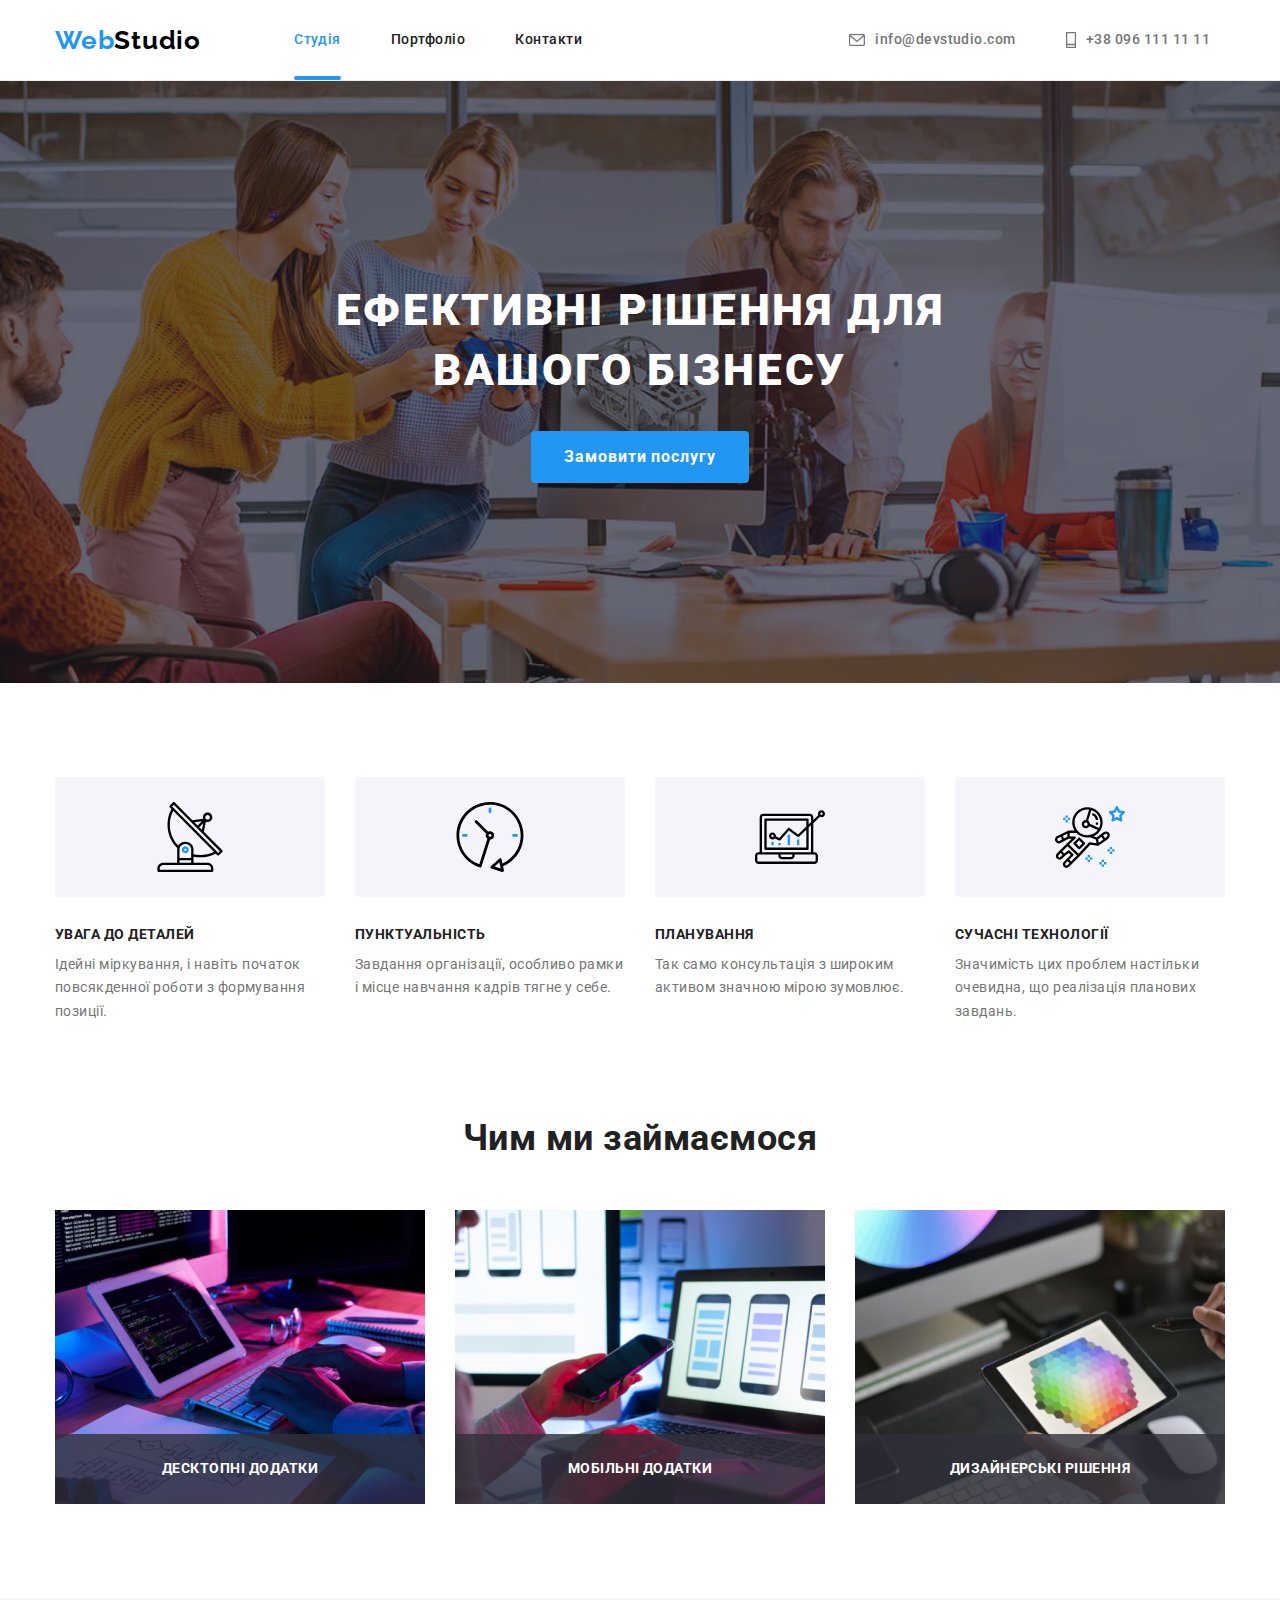
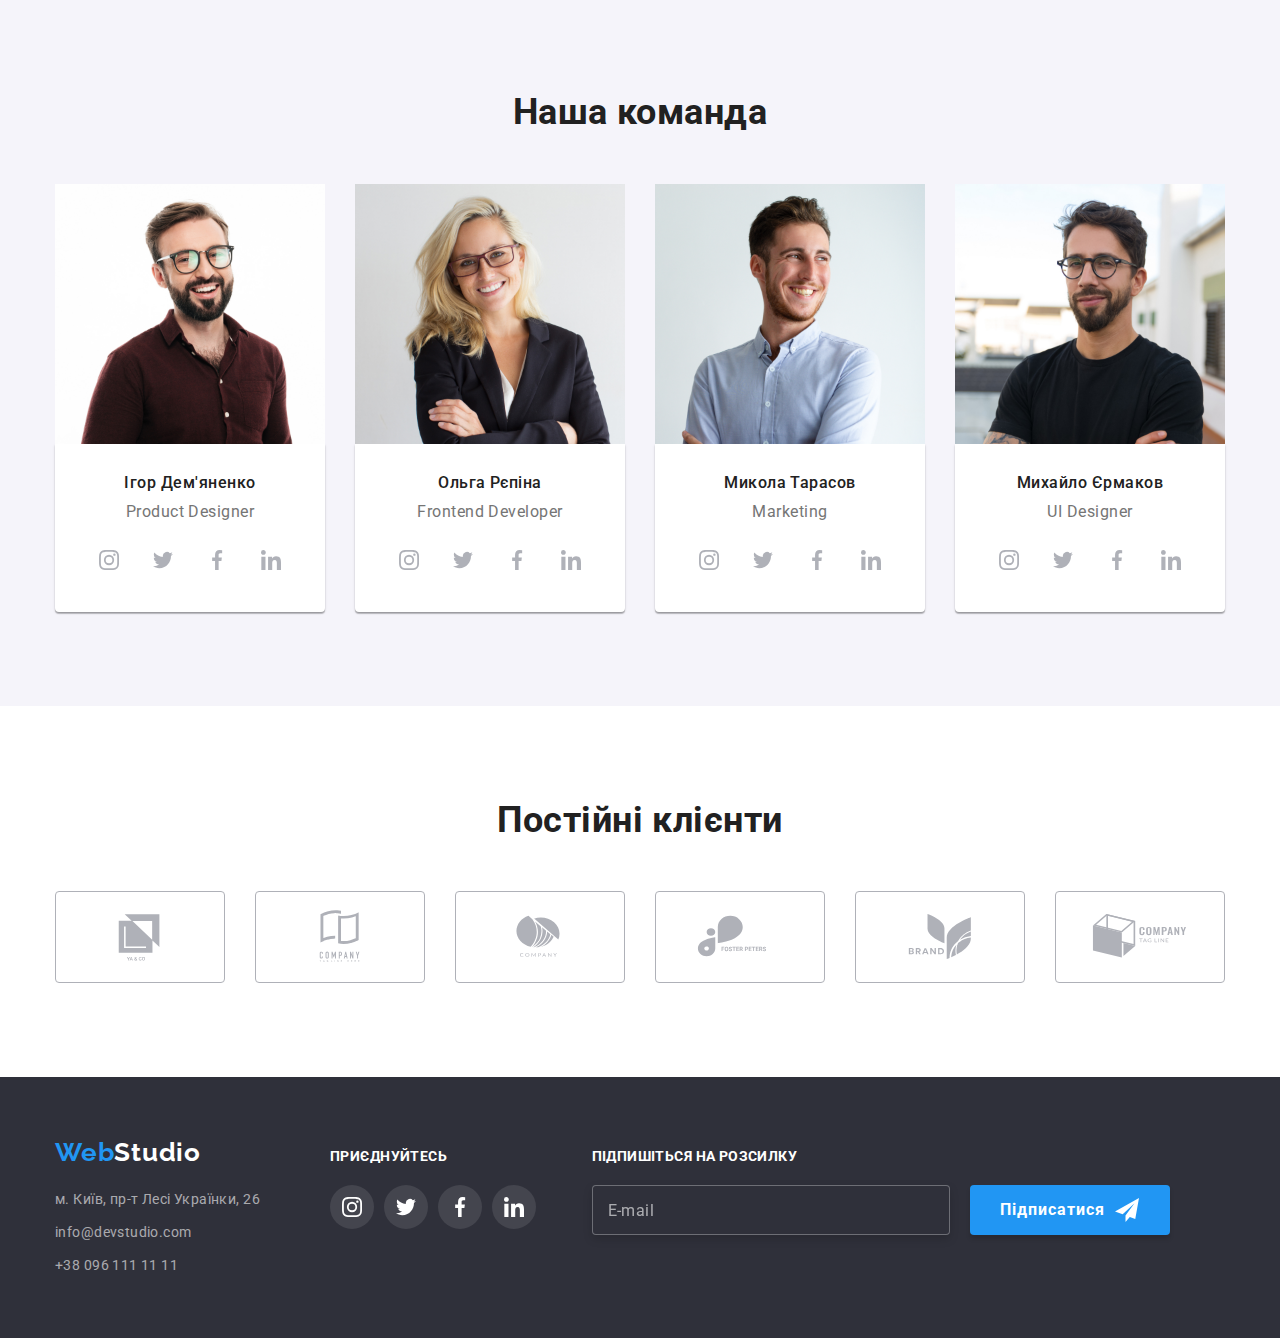
==== commit 87e4ea62: "герой" ====
--- a/index.html
+++ b/index.html
@@ -61,7 +61,7 @@
           <div class="menu__container">
             <button class="menu__btn-close js-close-menu" type="button">
               <svg class="menu__icon-close">
-                <use href="./images/icons.svg/icons.svg#icon-vector-x"></use>
+                <use href="./images/icons.svg/icons.svg#icon-close_24px"></use>
               </svg>
             </button>
             <nav class="">
@@ -108,10 +108,10 @@
       </div>
     </header>
     <main>
-      <!-- <section class="hiro centered">
+      <section class="hiro centered">
         <h1 class="hiro__titel">Ефективні рішення для вашого бізнесу</h1>
         <button type="button" class="btn hiro__button" data-modal-open>Замовити послугу</button>
-      </section> -->
+      </section>
 
       <section class="benefits sections">
         <div class="container">
--- a/css/main.min.css
+++ b/css/main.min.css
@@ -1 +1 @@
-.visually-hidden{position:absolute;white-space:nowrap;width:1px;height:1px;overflow:hidden;border:0;padding:0;clip:rect(0 0 0 0);-webkit-clip-path:inset(50%);clip-path:inset(50%);margin:-1px}.btn{font-family:"Roboto";font-weight:700;font-size:16px;line-height:1.87;letter-spacing:.06em;background-color:#2196f3;color:#fff;border:1px solid rgba(0,0,0,0);border-radius:4px;cursor:pointer}.net-icon{width:20px;height:20px}html{-webkit-box-sizing:border-box;box-sizing:border-box}.decoration{text-decoration:none}h2,h3,p{margin:0;padding:0}img{display:block;max-width:100%}body{font-family:"Roboto",sans-serif;background-color:#fff;font-weight:400;letter-spacing:.03em;color:#212121}.list{padding:0;margin:0;list-style:none}.link{text-decoration:none}.centered{text-align:center}.container{padding-left:15px;padding-right:15px;margin-left:auto;margin-right:auto}@media screen and (min-width: 480px){.container{width:480px}}@media screen and (min-width: 768px){.container{width:768px}}@media screen and (min-width: 1200px){.container{width:1200px}}.sections{padding-top:60px;padding-bottom:60px}@media screen and (min-width: 1200px){.sections{padding-top:94px;padding-bottom:94px}}.header{border-bottom:1px solid #ececec}.header-container{display:-webkit-box;display:-ms-flexbox;display:flex}.site-nav__logo{display:-webkit-box;display:-ms-flexbox;display:flex;-webkit-box-align:center;-ms-flex-align:center;align-items:center;font-family:"Raleway";font-size:26px;font-weight:700;line-height:1.19;letter-spacing:.03em;color:#000}@media screen and (max-width: 1199.98px){.site-nav__logo{font-size:24px;line-height:1.1666666667}}.site-nav__text{color:#2196f3}.site-nav{display:-webkit-box;display:-ms-flexbox;display:flex}.site-nav__list{display:-webkit-box;display:-ms-flexbox;display:flex;margin-left:93px}@media screen and (max-width: 767.98px){.site-nav__list{display:none}}@media screen and (min-width: 768px){.site-nav__list{margin-left:88px}}.site-nav__link{position:relative;display:block;padding-top:32px;padding-bottom:32px;font-weight:500;font-size:14px;line-height:1.14;color:var(--primary-color);-webkit-transition:color 250ms cubic-bezier(0.4, 0, 0.2, 1);transition:color 250ms cubic-bezier(0.4, 0, 0.2, 1)}.site-nav__link:hover,.site-nav__link:focus{color:#2196f3}.site-nav__link.current::after{content:"";position:absolute;left:0;bottom:0;display:block;width:100%;height:4px;background-color:#2196f3;border-radius:2px}@media screen and (max-width: 1199.98px){.site-nav__item:not(:last-child){margin-right:50px}}.site-contacts{display:-webkit-box;display:-ms-flexbox;display:flex;margin-left:auto;padding-right:15px;-webkit-box-align:center;-ms-flex-align:center;align-items:center}@media screen and (max-width: 767.98px){.site-contacts{display:none}}@media screen and (max-width: 1199.98px){.site-contacts{-webkit-box-orient:vertical;-webkit-box-direction:normal;-ms-flex-direction:column;flex-direction:column}}.site-contacts__item+.site-contacts__item{margin-left:50px}.current{color:#2196f3}.site-contacts__link{display:-webkit-inline-box;display:-ms-inline-flexbox;display:inline-flex;padding-top:32px;padding-bottom:32px;font-weight:500;font-size:14px;line-height:1.14;color:#757575;-webkit-transition:color 250ms cubic-bezier(0.4, 0, 0.2, 1);transition:color 250ms cubic-bezier(0.4, 0, 0.2, 1)}.site-contacts__link:hover,.site-contacts__link:focus{color:#2196f3}.site-contacts__icon{-ms-flex-item-align:center;align-self:center;margin-right:10px;fill:#757575;stroke:currentColor}.site-contacts__icon-mail{width:16px;height:12px}.site-contacts__icon-tel{width:10px;height:16px}@media screen and (max-width: 767px){.site-nav__list,.site-contacts{display:none}.site-nav{display:-webkit-box;display:-ms-flexbox;display:flex;width:450px;padding-bottom:16px;padding-top:16px;-webkit-box-pack:justify;-ms-flex-pack:justify;justify-content:space-between;-webkit-box-align:center;-ms-flex-align:center;align-items:center}}.site-nav{display:-webkit-box;display:-ms-flexbox;display:flex;-webkit-box-align:center;-ms-flex-align:center;align-items:center}.header{border-bottom:1px solid #ececec}.head__menu{cursor:pointer;display:inline-block;border-color:rgba(0,0,0,0);background-color:#fff;fill:#000}.head__backdrop{display:-webkit-box;display:-ms-flexbox;display:flex;position:fixed;top:0;left:0;width:100%;height:100%;background-color:#fff;z-index:999}.head__backdrop.is-hidden{opacity:0;pointer-events:none;-webkit-transform:scale(0.9);transform:scale(0.9)}.icon-menu{width:40px;height:40px;fill:#000}.menu__container{padding-top:48px;padding-bottom:48px;padding-left:40px}.menu__btn-close{position:fixed;top:10px;right:15px;padding:0;border:none;background-color:#fff}.menu__icon-close{width:40px;height:40px}.menu__btn-close:hover .menu__icon-close,.menu__btn-close:focus .menu__icon-close{fill:#2196f3}.menu__section{font-weight:500;font-size:40px;line-height:47px;letter-spacing:.02em;color:#212121}.menu__link:not(:last-child){margin-bottom:32px}.menu__link:hover .menu__section,.menu__link:focus .menu__section{color:#2196f3}.menu__section-list{padding:0;margin:0}.menu__social{position:fixed;bottom:48px;left:40px}.menu__list{display:-webkit-box;display:-ms-flexbox;display:flex;-webkit-box-pack:start;-ms-flex-pack:start;justify-content:flex-start;-ms-flex-wrap:wrap;flex-wrap:wrap}.menu__mail-phone{margin:0;padding:0;display:-webkit-box;display:-ms-flexbox;display:flex;-webkit-box-orient:vertical;-webkit-box-direction:reverse;-ms-flex-direction:column-reverse;flex-direction:column-reverse;position:fixed;bottom:134px;gap:32px}.menu__mail{font-weight:500;font-size:24px;line-height:1.1666666667;letter-spacing:.02em;color:#757575}.menu__phone{font-weight:500;font-size:34px;line-height:1.1764705882;letter-spacing:.02em;color:#757575}.menu__mail:hover,.menu__mail:focus,.menu__phone:hover,.menu__phone:focus{color:#2196f3}.current{color:#2196f3}.social__link:not(:last-child){padding-right:10px;border-right:1px solid rgba(33,33,33,.2)}.social__link:not(:first-child){padding-left:10px}.social__link{font-weight:500;font-size:18px;line-height:1.2222222222;letter-spacing:.02em;color:#2196f3}@media screen and (min-width: 768px){.head__menu,.head__backdrop{display:none}}.backdrop{position:absolute;left:0;top:0;width:100%;height:100%;background-color:rgba(0,0,0,.2);-webkit-transition:opacity 250ms cubic-bezier(0.4, 0, 0.2, 1);transition:opacity 250ms cubic-bezier(0.4, 0, 0.2, 1)}.backdrop.is-hidden{opacity:0;pointer-events:none}.backdrop.is-hidden .modal{-webkit-transform:translate(-50%, -50%) scale(0.6);transform:translate(-50%, -50%) scale(0.6)}.hiro{width:1600px;margin:auto;padding-top:200px;padding-bottom:200px;background-color:#2f303a;background-image:-webkit-gradient(linear, left top, right top, from(rgba(47, 48, 58, 0.4)), to(rgba(47, 48, 58, 0.4))),url(../images/hiro.jpg);background-image:linear-gradient(to right, rgba(47, 48, 58, 0.4), rgba(47, 48, 58, 0.4)),url(../images/hiro.jpg);background-repeat:no-repeat;background-position:center}.hiro__titel{margin-top:0;width:696px;display:-webkit-box;display:-ms-flexbox;display:flex;margin-left:auto;margin-right:auto;margin-bottom:30px;font-weight:900;font-size:44px;line-height:1.36;color:#fff;letter-spacing:.06em;text-transform:uppercase}.hiro__button{min-width:216px;padding:10px 32px}@media screen and (min-width: 768px){.benefits__list{display:-webkit-box;display:-ms-flexbox;display:flex;-ms-flex-wrap:wrap;flex-wrap:wrap;gap:30px}}@media screen and (min-width: 768px){.benefits__item{width:354px}}@media screen and (min-width: 1200px){.benefits__item{width:calc((100% - 90px)/4)}}.benefits__titel{font-size:14px;line-height:1.14;margin-bottom:10px}@media screen and (max-width: 767.98px){.benefits__titel{display:-webkit-box;display:-ms-flexbox;display:flex;-webkit-box-pack:center;-ms-flex-pack:center;justify-content:center}}.benefits__text{color:#757575;font-size:14px;line-height:1.71}@media screen and (max-width: 767.98px){.benefits__text{padding-bottom:30px}}.benefits__wrapper-icon{width:270px;height:120px;margin-bottom:30px;display:-webkit-box;display:-ms-flexbox;display:flex;-webkit-box-pack:center;-ms-flex-pack:center;justify-content:center;-webkit-box-align:center;-ms-flex-align:center;align-items:center;background:#f5f4fa;border-radius:4px}@media screen and (max-width: 767px){.benefits__wrapper-icon{width:100%}}@media screen and (min-width: 767px)and (max-width: 1199px){.benefits__wrapper-icon{width:354px}}.benefits__icon{width:70px;height:70px}.projects{padding-bottom:94px}@media(max-width: 1199px){.projects{display:none}}@media screen and (max-width: 1199.98px){.projects__titel,.team__titel-section,.clients__titel{font-size:28px;line-height:1.17;letter-spacing:.03em;margin-bottom:30px}}@media screen and (min-width: 1200px){.projects__titel,.team__titel-section,.clients__titel{font-size:36px;line-height:1.16;margin-bottom:50px}}.projects__list{display:-webkit-box;display:-ms-flexbox;display:flex;-ms-flex-wrap:wrap;flex-wrap:wrap}.projects__item{position:relative;width:calc((100% - 60px)/3);margin-right:30px}.projects__item:nth-child(3n){margin-right:0}.projects__description{display:-webkit-box;display:-ms-flexbox;display:flex;position:absolute;bottom:0;width:100%;height:70px;background-color:rgba(47,48,58,.8);font-family:"Roboto";font-style:normal;font-weight:700;font-size:14px;line-height:1.14;text-align:center;-webkit-box-align:center;-ms-flex-align:center;align-items:center;-webkit-box-pack:center;-ms-flex-pack:center;justify-content:center;text-transform:uppercase;color:#fff}.team{background-color:#f5f4fa;padding-bottom:94px;padding-top:94px}@media screen and (max-width: 1199.98px){.team__list{display:-webkit-box;display:-ms-flexbox;display:flex;-ms-flex-wrap:wrap;flex-wrap:wrap;-webkit-box-pack:center;-ms-flex-pack:center;justify-content:center;gap:30px}}@media screen and (min-width: 1200px){.team__list{display:-webkit-box;display:-ms-flexbox;display:flex;gap:30px}}.team__img{height:auto}.team__text{width:270px;background-color:#fff;padding-top:30px;padding-bottom:30px;-webkit-box-shadow:0px 1px 3px rgba(0,0,0,.12),0px 1px 1px rgba(0,0,0,.14),0px 2px 1px rgba(0,0,0,.2);box-shadow:0px 1px 3px rgba(0,0,0,.12),0px 1px 1px rgba(0,0,0,.14),0px 2px 1px rgba(0,0,0,.2);border-radius:0px 0px 4px 4px}@media screen and (max-width: 767.98px){.team__text{width:450px}}@media screen and (max-width: 1199.98px){.team__text{width:354px}}.team__titel{font-weight:500;font-size:16px;line-height:1.18;color:#212121;margin-bottom:10px}.team__description{line-height:1.18;color:#757575;margin-bottom:16px}.team__net-list{display:-webkit-box;display:-ms-flexbox;display:flex;-webkit-box-pack:center;-ms-flex-pack:center;justify-content:center}.net-item{border-radius:50%;-webkit-transition:background-color 250ms cubic-bezier(0.4, 0, 0.2, 1);transition:background-color 250ms cubic-bezier(0.4, 0, 0.2, 1)}.net-item:not(:last-child){margin-right:10px}.net-link{display:-webkit-box;display:-ms-flexbox;display:flex;-webkit-box-align:center;-ms-flex-align:center;align-items:center;-webkit-box-pack:center;-ms-flex-pack:center;justify-content:center;width:44px;height:44px;font-size:0px;padding:0;border-radius:50%;fill:#afb1b8;-webkit-transition:background-color 250ms cubic-bezier(0.4, 0, 0.2, 1);transition:background-color 250ms cubic-bezier(0.4, 0, 0.2, 1)}.net-link:hover,.net-link:focus{fill:#fff;background-color:#2196f3}@media screen and (max-width: 1199.98px){.clients__titel{font-family:"Roboto";font-style:normal;font-weight:700;line-height:1.1785714286;color:#212121}}.clients__list{display:-webkit-box;display:-ms-flexbox;display:flex;-ms-flex-wrap:wrap;flex-wrap:wrap;gap:30px}@media screen and (min-width: 1px){.clients__list{-webkit-box-pack:center;-ms-flex-pack:center;justify-content:center}}@media screen and (max-width: 767px){.clients__item{width:210px}}@media screen and (min-width: 768px){.clients__item{width:226px}}@media screen and (min-width: 1200px){.clients__item{width:170px}}.clients__link{width:170px;height:92px;color:#afb1b8;border:1px solid #afb1b8;border-radius:4px;display:-webkit-box;display:-ms-flexbox;display:flex;-webkit-box-pack:center;-ms-flex-pack:center;justify-content:center;-webkit-box-align:center;-ms-flex-align:center;align-items:center;-webkit-transition:border-color,color 250ms cubic-bezier(0.4, 0, 0.2, 1);transition:border-color,color 250ms cubic-bezier(0.4, 0, 0.2, 1)}.clients__link:hover{border-color:#2196f3;color:#2196f3}.clients__link:focus .clients__icon{fill:#2196f3}@media screen and (max-width: 767px){.clients__link{width:210px}}@media screen and (min-width: 768px){.clients__link{width:226px}}@media screen and (min-width: 1200px){.clients__link{width:170px}}.clients__icon{width:106px;height:60px;fill:currentColor}.footer{padding-bottom:60px;padding-top:60px;background-color:#2f303a}@media screen and (max-width: 767.98px){.footer{min-height:604px}}.footer__container{display:-webkit-box;display:-ms-flexbox;display:flex;-webkit-box-align:baseline;-ms-flex-align:baseline;align-items:baseline}@media screen and (max-width: 767.98px){.footer__container{-webkit-box-orient:vertical;-webkit-box-direction:normal;-ms-flex-direction:column;flex-direction:column}}@media screen and (max-width: 767.98px){.footer__wrapper{-webkit-box-orient:vertical;-webkit-box-direction:normal;-ms-flex-direction:column;flex-direction:column;margin-left:auto;margin-right:auto}}@media screen and (min-width: 1200px){.footer__wrapper{margin-right:70px}}.footer__logo{color:#fff;line-height:1.19}@media screen and (max-width: 767.98px){.footer__logo{max-width:154px;font-size:24px;line-height:1.1666666667;letter-spacing:.03em;margin-bottom:28px;-webkit-box-pack:center;-ms-flex-pack:center;justify-content:center;margin-left:auto;margin-right:auto}}@media screen and (min-width: 1200px){.footer__logo{margin-bottom:20px}}@media screen and (max-width: 767.98px){.footer__address{margin-bottom:60px;min-width:232px}}@media screen and (max-width: 767.98px){.address-list__item{display:-webkit-box;display:-ms-flexbox;display:flex;-webkit-box-pack:center;-ms-flex-pack:center;justify-content:center}}@media screen and (min-width: 1200px){.address-list__item:nth-child(-n+2){margin-bottom:9px}}.address__link{color:rgba(255,255,255,.6);font-style:normal;font-size:14px;line-height:1.71;letter-spacing:.03em;-webkit-transition:color 250ms cubic-bezier(0.4, 0, 0.2, 1);transition:color 250ms cubic-bezier(0.4, 0, 0.2, 1)}.address__link:hover,.address__link:focus{color:#fff}.form-footer{margin-left:auto;margin-right:auto}.form-footer__subscription{display:-webkit-box;display:-ms-flexbox;display:flex;-webkit-box-align:end;-ms-flex-align:end;align-items:end}@media screen and (max-width: 767.98px){.form-footer__subscription{-webkit-box-orient:vertical;-webkit-box-direction:normal;-ms-flex-direction:column;flex-direction:column}}.form-footer__form-field{display:-webkit-box;display:-ms-flexbox;display:flex;-webkit-box-orient:vertical;-webkit-box-direction:normal;-ms-flex-direction:column;flex-direction:column}@media screen and (min-width: 1200px){.form-footer__form-field{margin-right:20px}}.form-footer__form-mail{font-style:normal;font-weight:700;font-size:14px;line-height:1.14;letter-spacing:.03em;text-transform:uppercase;color:#fff}@media screen and (max-width: 767.98px){.form-footer__form-mail{margin-bottom:20px;display:-webkit-box;display:-ms-flexbox;display:flex;-webkit-box-pack:center;-ms-flex-pack:center;justify-content:center}}@media screen and (min-width: 1200px){.form-footer__form-mail{margin-bottom:20px}}.form-footer__form-input{width:358px;height:50px;padding:15px;background:#2f303a;color:#fff;border:1px solid rgba(255,255,255,.3);-webkit-filter:drop-shadow(0px 4px 4px rgba(0, 0, 0, 0.15));filter:drop-shadow(0px 4px 4px rgba(0, 0, 0, 0.15));border-radius:4px;outline-color:#2196f3}@media screen and (max-width: 767.98px){.form-footer__form-input{width:450px;margin-bottom:20px}}.form-footer__form-input::-webkit-input-placeholder{line-height:1.25;display:-webkit-box;display:flex;-webkit-box-align:center;align-items:center;letter-spacing:.03em;color:rgba(255,255,255,.6)}.form-footer__form-input::-moz-placeholder{line-height:1.25;display:flex;align-items:center;letter-spacing:.03em;color:rgba(255,255,255,.6)}.form-footer__form-input:-ms-input-placeholder{line-height:1.25;display:-ms-flexbox;display:flex;-ms-flex-align:center;align-items:center;letter-spacing:.03em;color:rgba(255,255,255,.6)}.form-footer__form-input::-ms-input-placeholder{line-height:1.25;display:-ms-flexbox;display:flex;-ms-flex-align:center;align-items:center;letter-spacing:.03em;color:rgba(255,255,255,.6)}.form-footer__form-input::placeholder{line-height:1.25;display:-webkit-box;display:-ms-flexbox;display:flex;-webkit-box-align:center;-ms-flex-align:center;align-items:center;letter-spacing:.03em;color:rgba(255,255,255,.6)}.form-footer__btn{width:200px;height:50px;display:-webkit-box;display:-ms-flexbox;display:flex;-webkit-box-align:center;-ms-flex-align:center;align-items:center;-webkit-box-pack:center;-ms-flex-pack:center;justify-content:center;-webkit-box-shadow:0px 4px 4px rgba(0,0,0,.15);box-shadow:0px 4px 4px rgba(0,0,0,.15)}@media screen and (max-width: 767.98px){.form-footer__btn{margin-left:auto;margin-right:auto}}.form-footer__icon-telegram{width:24px;height:24px;fill:#fff;margin-left:10px}.footer-icons{margin-left:auto;margin-right:auto}@media screen and (max-width: 767.98px){.footer-icons{margin-bottom:60px}}.footer-icons__titel{font-size:14px;line-height:1.14;letter-spacing:.03em;text-transform:uppercase;color:#fff}@media screen and (max-width: 767.98px){.footer-icons__titel{-webkit-box-pack:center;-ms-flex-pack:center;justify-content:center;display:-webkit-box;display:-ms-flexbox;display:flex;margin-bottom:20px}}@media screen and (min-width: 1200px){.footer-icons__titel{margin-bottom:20px}}.footer-icons__list{display:-webkit-box;display:-ms-flexbox;display:flex}.footer-icons__item{background-color:rgba(255,255,255,.1)}.footer-icons__item:hover{background-color:#2196f3}.footer-icons__link:focus{background-color:#2196f3}.footer__icon{fill:#fff}.backdrop{position:absolute;left:0;top:0;width:100%;height:100%;background-color:rgba(0,0,0,.2);-webkit-transition:opacity 250ms cubic-bezier(0.4, 0, 0.2, 1);transition:opacity 250ms cubic-bezier(0.4, 0, 0.2, 1)}.backdrop.is-hidden{opacity:0;pointer-events:none}.backdrop.is-hidden .modal{-webkit-transform:translate(-50%, -50%) scale(0.6);transform:translate(-50%, -50%) scale(0.6)}.modal__backdrop-close{position:absolute;width:30px;height:30px;top:8px;right:8px;color:#2196f3;background:#fff;border:1px solid rgba(0,0,0,.1);border-radius:50%;cursor:pointer}.modal__backdrop-close:hover .modal__backdrop-icon{fill:currentColor}.modal__backdrop-icon{width:11px;height:11px;fill:#000}.modal{position:relative;top:50%;left:50%;width:528px;min-height:581px;padding:40px;background-color:#fff;-webkit-box-shadow:0px 1px 3px rgba(0,0,0,.12),0px 1px 1px rgba(0,0,0,.14),0px 2px 1px rgba(0,0,0,.2);box-shadow:0px 1px 3px rgba(0,0,0,.12),0px 1px 1px rgba(0,0,0,.14),0px 2px 1px rgba(0,0,0,.2);border-radius:4px;-webkit-transform:translate(-50%, -50%) scale(1);transform:translate(-50%, -50%) scale(1);-webkit-transition:-webkit-transform 250ms cubic-bezier(0.4, 0, 0.2, 1);transition:-webkit-transform 250ms cubic-bezier(0.4, 0, 0.2, 1);transition:transform 250ms cubic-bezier(0.4, 0, 0.2, 1);transition:transform 250ms cubic-bezier(0.4, 0, 0.2, 1), -webkit-transform 250ms cubic-bezier(0.4, 0, 0.2, 1)}.modal__text{margin-bottom:12px;font-weight:700;font-size:20px;line-height:1.15;text-align:center;letter-spacing:.03em;color:#212121}.modal-form__input{margin-top:4px;width:100%;height:40px;padding-left:42px;border:1px solid rgba(33,33,33,.2);border-radius:4px;outline-color:#2196f3}.modal-form__input:focus+.modal-form__icon{fill:#2196f3}.modal-form__icon{position:absolute;top:50%;left:15px;width:18px;height:18px;fill:#212121}.modal-form__label{position:relative;display:-webkit-box;display:-ms-flexbox;display:flex;-webkit-box-orient:vertical;-webkit-box-direction:normal;-ms-flex-direction:column;flex-direction:column;margin-bottom:10px;font-size:12px;line-height:1.16;letter-spacing:.01em;color:#757575}.modal-form__texarea-label{font-size:12px;line-height:1.16;letter-spacing:.01em;color:#757575}.modal-form__textarea{resize:none;width:100%;min-height:120px;padding:12px 16px;margin-top:4px;margin-bottom:20px;border:1px solid rgba(33,33,33,.2);border-radius:4px;outline-color:#2196f3}textarea::-webkit-input-placeholder{color:rgba(117,117,117,.5)}textarea::-moz-placeholder{color:rgba(117,117,117,.5)}textarea:-ms-input-placeholder{color:rgba(117,117,117,.5)}textarea::-ms-input-placeholder{color:rgba(117,117,117,.5)}textarea::placeholder{color:rgba(117,117,117,.5)}.modal-form__agree-label{display:-webkit-box;display:-ms-flexbox;display:flex;-webkit-box-align:center;-ms-flex-align:center;align-items:center;-webkit-box-pack:center;-ms-flex-pack:center;justify-content:center;font-size:14px;line-height:1.71;margin-bottom:30px;letter-spacing:.03em;color:#757575}.modal-form__agree-label::before{content:" ";display:-webkit-box;display:-ms-flexbox;display:flex;width:16px;height:15px;margin-right:7px;border:2px solid #212121;border-radius:2px;-webkit-box-shadow:0px 1px 3px rgba(0,0,0,.12),0px 1px 1px rgba(0,0,0,.14),0px 2px 1px rgba(0,0,0,.2);box-shadow:0px 1px 3px rgba(0,0,0,.12),0px 1px 1px rgba(0,0,0,.14),0px 2px 1px rgba(0,0,0,.2)}.modal-form__link{color:#2196f3;margin-left:5px}.modal-form__checkbox-agree:checked+.modal-form__agree-label::before{background-color:#2196f3;border:none;background-image:url(../images/icons.svg/chek-mark.svg);background-repeat:no-repeat;background-position:center}.modal-form__button{display:block;margin:0 auto;width:200px;height:50px;padding:10px 52px;background:#2196f3}.filter{padding-top:94px;padding-bottom:94px}.filter-list{display:-webkit-box;display:-ms-flexbox;display:flex;-webkit-box-pack:center;-ms-flex-pack:center;justify-content:center;margin-bottom:50px}.filter-list__item:not(:last-child){margin-right:8px}.filter-list__btn{font-weight:500;font-size:16px;line-height:1.62;min-width:73px;padding:6px 25px;border-radius:4px;border:1px solid rgba(0,0,0,0);background-color:#f5f4fa;color:#212121;cursor:pointer;-webkit-transition:background-color,color,250ms cubic-bezier(0.4, 0, 0.2, 1),-webkit-box-shadow;transition:background-color,color,250ms cubic-bezier(0.4, 0, 0.2, 1),-webkit-box-shadow;transition:background-color,color,box-shadow,250ms cubic-bezier(0.4, 0, 0.2, 1);transition:background-color,color,box-shadow,250ms cubic-bezier(0.4, 0, 0.2, 1),-webkit-box-shadow}.filter-list__btn:hover,.filter-list__btn:focus{background-color:#2196f3;color:#fff;-webkit-box-shadow:0px 3px 1px rgba(0,0,0,.1),0px 1px 2px rgba(0,0,0,.08),0px 2px 2px rgba(0,0,0,.12);box-shadow:0px 3px 1px rgba(0,0,0,.1),0px 1px 2px rgba(0,0,0,.08),0px 2px 2px rgba(0,0,0,.12)}.filter__work-list{display:-webkit-box;display:-ms-flexbox;display:flex;-ms-flex-wrap:wrap;flex-wrap:wrap}.filter__work-item{height:404px;width:calc((100% - 60px)/3);margin-right:30px;margin-bottom:30px;-webkit-transition:-webkit-box-shadow 250ms cubic-bezier(0.4, 0, 0.2, 1);transition:-webkit-box-shadow 250ms cubic-bezier(0.4, 0, 0.2, 1);transition:box-shadow 250ms cubic-bezier(0.4, 0, 0.2, 1);transition:box-shadow 250ms cubic-bezier(0.4, 0, 0.2, 1), -webkit-box-shadow 250ms cubic-bezier(0.4, 0, 0.2, 1)}.filter__work-item:hover{-webkit-box-shadow:0px 1px 1px rgba(0,0,0,.12),0px 4px 4px rgba(0,0,0,.06),1px 4px 6px rgba(0,0,0,.16);box-shadow:0px 1px 1px rgba(0,0,0,.12),0px 4px 4px rgba(0,0,0,.06),1px 4px 6px rgba(0,0,0,.16)}.filter__work-item:nth-child(3n){margin-right:0}.filter__work-item:nth-last-child(-n+3){margin-bottom:0}.filter__work-titel{font-size:18px;line-height:2;color:#212121;letter-spacing:.06em}.filter__work-description{line-height:1.87;color:#757575}.filter__img{display:block;width:100%;height:auto}.filter__work-link:hover .filter__description{-webkit-transform:translateY(0%);transform:translateY(0%);opacity:1}.filter__work-link:focus .filter__description{-webkit-transform:translateY(0%);transform:translateY(0%);opacity:1}.filter__work-link:hover .filter__product-thumb::before{-webkit-transform:translateY(0);transform:translateY(0)}.filter__work-link:focus .filter__product-thumb::before{-webkit-transform:translateY(0);transform:translateY(0)}.filter__product-thumb{position:relative;overflow:hidden}.filter__description{position:absolute;top:0;left:0;padding-top:63px;padding-right:24px;padding-bottom:63px;padding-left:24px;width:100%;height:100%;background-color:rgba(33,150,243,.9);font-size:18px;line-height:1.56;color:#fff;-webkit-transform:translateY(101%);transform:translateY(101%);-webkit-transition:-webkit-transform 250ms cubic-bezier(0.4, 0, 0.2, 1);transition:-webkit-transform 250ms cubic-bezier(0.4, 0, 0.2, 1);transition:transform 250ms cubic-bezier(0.4, 0, 0.2, 1);transition:transform 250ms cubic-bezier(0.4, 0, 0.2, 1), -webkit-transform 250ms cubic-bezier(0.4, 0, 0.2, 1)}.filter__work-text{padding:20px 24px;border-bottom:1px solid #eee;border-left:1px solid #eee;border-right:1px solid #eee}.filter__work-titel{margin-bottom:4px}/*# sourceMappingURL=main.min.css.map */+.visually-hidden{position:absolute;white-space:nowrap;width:1px;height:1px;overflow:hidden;border:0;padding:0;clip:rect(0 0 0 0);-webkit-clip-path:inset(50%);clip-path:inset(50%);margin:-1px}.btn{font-family:"Roboto";font-weight:700;font-size:16px;line-height:1.87;letter-spacing:.06em;background-color:#2196f3;color:#fff;border:1px solid rgba(0,0,0,0);border-radius:4px;cursor:pointer}.net-icon{width:20px;height:20px}html{-webkit-box-sizing:border-box;box-sizing:border-box}.decoration{text-decoration:none}h2,h3,p{margin:0;padding:0}img{display:block;max-width:100%}body{font-family:"Roboto",sans-serif;background-color:#fff;font-weight:400;letter-spacing:.03em;color:#212121}.list{padding:0;margin:0;list-style:none}.link{text-decoration:none}.centered{text-align:center}.container{padding-left:15px;padding-right:15px;margin-left:auto;margin-right:auto}@media screen and (min-width: 480px){.container{width:480px}}@media screen and (min-width: 768px){.container{width:768px}}@media screen and (min-width: 1200px){.container{width:1200px}}.sections{padding-top:60px;padding-bottom:60px}@media screen and (min-width: 1200px){.sections{padding-top:94px;padding-bottom:94px}}.header{border-bottom:1px solid #ececec}.header-container{display:-webkit-box;display:-ms-flexbox;display:flex}@media screen and (min-width: 768px){.header-container{-webkit-box-pack:justify;-ms-flex-pack:justify;justify-content:space-between}}.site-nav__logo{display:-webkit-box;display:-ms-flexbox;display:flex;-webkit-box-align:center;-ms-flex-align:center;align-items:center;font-family:"Raleway";font-size:26px;font-weight:700;line-height:1.19;letter-spacing:.03em;color:#000}@media screen and (max-width: 1199.98px){.site-nav__logo{font-size:24px;line-height:1.1666666667}}.site-nav__text{color:#2196f3}.site-nav{display:-webkit-box;display:-ms-flexbox;display:flex}.site-nav__list{display:-webkit-box;display:-ms-flexbox;display:flex;margin-left:93px}@media screen and (max-width: 767.98px){.site-nav__list{display:none}}@media screen and (min-width: 768px)and (max-width: 1199.98px){.site-nav__list{margin-left:88px}}.site-nav__link{position:relative;display:block;padding-top:32px;padding-bottom:32px;font-weight:500;font-size:14px;line-height:1.14;color:var(--primary-color);-webkit-transition:color 250ms cubic-bezier(0.4, 0, 0.2, 1);transition:color 250ms cubic-bezier(0.4, 0, 0.2, 1)}.site-nav__link:hover,.site-nav__link:focus{color:#2196f3}.site-nav__link.current::after{content:"";position:absolute;left:0;bottom:0;display:block;width:100%;height:4px;background-color:#2196f3;border-radius:2px}@media screen and (max-width: 1199.98px){.site-nav__item:not(:last-child){margin-right:55px}}@media screen and (min-width: 1200px){.site-nav__item:not(:last-child){margin-right:50px}}.site-contacts{display:-webkit-box;display:-ms-flexbox;display:flex;padding-right:15px}@media screen and (max-width: 767.98px){.site-contacts{display:none}}@media screen and (max-width: 1199.98px){.site-contacts{-webkit-box-orient:vertical;-webkit-box-direction:normal;-ms-flex-direction:column;flex-direction:column;-webkit-box-pack:center;-ms-flex-pack:center;justify-content:center}}@media screen and (min-width: 1200px){.site-contacts{margin-left:auto;-webkit-box-align:center;-ms-flex-align:center;align-items:center}}@media screen and (min-width: 1200px){.site-contacts__item+.site-contacts__item{margin-left:50px}}@media screen and (max-width: 1199.98px){.site-contacts__item:nth-child(1){margin-bottom:10px}}.current{color:#2196f3}.site-contacts__link{font-weight:500;font-size:14px;line-height:1.14;color:#757575;-webkit-transition:color 250ms cubic-bezier(0.4, 0, 0.2, 1);transition:color 250ms cubic-bezier(0.4, 0, 0.2, 1)}.site-contacts__link:hover,.site-contacts__link:focus{color:#2196f3}@media screen and (min-width: 1200px){.site-contacts__link{display:-webkit-inline-box;display:-ms-inline-flexbox;display:inline-flex;padding-top:32px;padding-bottom:32px}}.site-contacts__icon{-ms-flex-item-align:center;align-self:center;margin-right:10px;fill:#757575;stroke:currentColor}.site-contacts__icon-mail{width:16px;height:12px}.site-contacts__icon-tel{width:10px;height:16px}@media screen and (max-width: 767px){.site-nav__list,.site-contacts{display:none}.site-nav{display:-webkit-box;display:-ms-flexbox;display:flex;width:450px;padding-bottom:16px;padding-top:16px;-webkit-box-pack:justify;-ms-flex-pack:justify;justify-content:space-between;-webkit-box-align:center;-ms-flex-align:center;align-items:center}}.site-nav{display:-webkit-box;display:-ms-flexbox;display:flex;-webkit-box-align:center;-ms-flex-align:center;align-items:center}.header{border-bottom:1px solid #ececec}.head__menu{cursor:pointer;display:inline-block;border-color:rgba(0,0,0,0);background-color:#fff;fill:#000}.head__backdrop{display:-webkit-box;display:-ms-flexbox;display:flex;position:fixed;top:0;left:0;width:100%;height:100%;background-color:#fff;z-index:999}.head__backdrop.is-hidden{opacity:0;pointer-events:none;-webkit-transform:scale(0.9);transform:scale(0.9)}.icon-menu{width:40px;height:40px;fill:#000}.menu__container{padding-top:48px;padding-bottom:48px;padding-left:40px}.menu__btn-close{position:fixed;top:10px;right:15px;padding:0;border:none;background-color:#fff}.menu__icon-close{position:fixed;top:21px;right:25px;width:18px;height:18px}.menu__btn-close:hover .menu__icon-close,.menu__btn-close:focus .menu__icon-close{fill:#2196f3}.menu__section{font-weight:500;font-size:40px;line-height:47px;letter-spacing:.02em;color:#212121}.menu__link:not(:last-child){margin-bottom:32px}.menu__link:hover .menu__section,.menu__link:focus .menu__section{color:#2196f3}.menu__section-list{padding:0;margin:0}.menu__social{position:fixed;bottom:48px;left:40px}.menu__list{display:-webkit-box;display:-ms-flexbox;display:flex;-webkit-box-pack:start;-ms-flex-pack:start;justify-content:flex-start;-ms-flex-wrap:wrap;flex-wrap:wrap}.menu__mail-phone{margin:0;padding:0;display:-webkit-box;display:-ms-flexbox;display:flex;-webkit-box-orient:vertical;-webkit-box-direction:reverse;-ms-flex-direction:column-reverse;flex-direction:column-reverse;position:fixed;bottom:134px;gap:32px}.menu__mail{font-weight:500;font-size:24px;line-height:1.1666666667;letter-spacing:.02em;color:#757575}.menu__phone{font-weight:500;font-size:34px;line-height:1.1764705882;letter-spacing:.02em;color:#757575}.menu__mail:hover,.menu__mail:focus,.menu__phone:hover,.menu__phone:focus{color:#2196f3}.current{color:#2196f3}.social__link:not(:last-child){padding-right:10px;border-right:1px solid rgba(33,33,33,.2)}.social__link:not(:first-child){padding-left:10px}.social__link{font-weight:500;font-size:18px;line-height:1.2222222222;letter-spacing:.02em;color:#2196f3}@media screen and (min-width: 768px){.head__menu,.head__backdrop{display:none}}.backdrop{position:absolute;left:0;top:0;width:100%;height:100%;background-color:rgba(0,0,0,.2);-webkit-transition:opacity 250ms cubic-bezier(0.4, 0, 0.2, 1);transition:opacity 250ms cubic-bezier(0.4, 0, 0.2, 1)}.backdrop.is-hidden{opacity:0;pointer-events:none}.backdrop.is-hidden .modal{-webkit-transform:translate(-50%, -50%) scale(0.6);transform:translate(-50%, -50%) scale(0.6)}.hiro{max-width:480px;padding-top:118px;padding-bottom:118px;margin:auto;background-color:#2f303a;background-repeat:no-repeat;background-position:center;background-size:cover}@media screen and (max-width: 767px){.hiro{background-image:-webkit-gradient(linear, left top, right top, from(rgba(47, 48, 58, 0.4)), to(rgba(47, 48, 58, 0.4))),url(../images/service/img_480.jpg);background-image:linear-gradient(to right, rgba(47, 48, 58, 0.4), rgba(47, 48, 58, 0.4)),url(../images/service/img_480.jpg)}}@media screen and (max-width: 767px)and (min-device-pixel-ratio: 2),screen and (max-width: 767px)and (-webkit-min-device-pixel-ratio: 2),screen and (max-width: 767px)and (min-resolution: 2dppx){.hiro{background-image:-webkit-gradient(linear, left top, right top, from(rgba(47, 48, 58, 0.4)), to(rgba(47, 48, 58, 0.4))),url(../images/service/img_960.jpg);background-image:linear-gradient(to right, rgba(47, 48, 58, 0.4), rgba(47, 48, 58, 0.4)),url(../images/service/img_960.jpg)}}@media screen and (min-width: 768px){.hiro{max-width:768px;background-image:-webkit-gradient(linear, left top, right top, from(rgba(47, 48, 58, 0.4)), to(rgba(47, 48, 58, 0.4))),url(../images/service/img_768.jpg);background-image:linear-gradient(to right, rgba(47, 48, 58, 0.4), rgba(47, 48, 58, 0.4)),url(../images/service/img_768.jpg)}}@media screen and (min-width: 768px)and (min-device-pixel-ratio: 2),screen and (min-width: 768px)and (-webkit-min-device-pixel-ratio: 2),screen and (min-width: 768px)and (min-resolution: 2dppx){.hiro{background-image:-webkit-gradient(linear, left top, right top, from(rgba(47, 48, 58, 0.4)), to(rgba(47, 48, 58, 0.4))),url(../images/service/img_1536.jpg);background-image:linear-gradient(to right, rgba(47, 48, 58, 0.4), rgba(47, 48, 58, 0.4)),url(../images/service/img_1536.jpg)}}@media screen and (min-width: 1200px){.hiro{max-width:1600px;padding-top:200px;padding-bottom:200px;background-image:-webkit-gradient(linear, left top, right top, from(rgba(47, 48, 58, 0.4)), to(rgba(47, 48, 58, 0.4))),url(../images/service/img_1600.jpg);background-image:linear-gradient(to right, rgba(47, 48, 58, 0.4), rgba(47, 48, 58, 0.4)),url(../images/service/img_1600.jpg)}}@media screen and (min-width: 1200px)and (min-device-pixel-ratio: 2),screen and (min-width: 1200px)and (-webkit-min-device-pixel-ratio: 2),screen and (min-width: 1200px)and (min-resolution: 2dppx){.hiro{background-image:-webkit-gradient(linear, left top, right top, from(rgba(47, 48, 58, 0.4)), to(rgba(47, 48, 58, 0.4))),url(../images/service/img_3200.jpg);background-image:linear-gradient(to right, rgba(47, 48, 58, 0.4), rgba(47, 48, 58, 0.4)),url(../images/service/img_3200.jpg)}}.hiro__titel{margin-top:0;width:696px;display:-webkit-box;display:-ms-flexbox;display:flex;margin-left:auto;margin-right:auto;margin-bottom:30px;font-weight:900;font-size:44px;line-height:1.36;color:#fff;letter-spacing:.06em;text-transform:uppercase}.hiro__button{min-width:216px;padding:10px 32px}@media screen and (min-width: 768px){.benefits__list{display:-webkit-box;display:-ms-flexbox;display:flex;-ms-flex-wrap:wrap;flex-wrap:wrap;gap:30px}}@media screen and (min-width: 768px){.benefits__item{width:354px}}@media screen and (min-width: 1200px){.benefits__item{width:calc((100% - 90px)/4)}}.benefits__titel{font-size:14px;line-height:1.14;margin-bottom:10px}@media screen and (max-width: 767.98px){.benefits__titel{display:-webkit-box;display:-ms-flexbox;display:flex;-webkit-box-pack:center;-ms-flex-pack:center;justify-content:center}}.benefits__text{color:#757575;font-size:14px;line-height:1.71}@media screen and (max-width: 767.98px){.benefits__text{padding-bottom:30px}}.benefits__wrapper-icon{width:270px;height:120px;margin-bottom:30px;display:-webkit-box;display:-ms-flexbox;display:flex;-webkit-box-pack:center;-ms-flex-pack:center;justify-content:center;-webkit-box-align:center;-ms-flex-align:center;align-items:center;background:#f5f4fa;border-radius:4px}@media screen and (max-width: 767px){.benefits__wrapper-icon{width:100%}}@media screen and (min-width: 767px)and (max-width: 1199px){.benefits__wrapper-icon{width:354px}}.benefits__icon{width:70px;height:70px}.projects{padding-bottom:94px}@media(max-width: 1199px){.projects{display:none}}@media screen and (max-width: 1199.98px){.projects__titel,.team__titel-section,.clients__titel{font-size:28px;line-height:1.17;letter-spacing:.03em;margin-bottom:30px}}@media screen and (min-width: 1200px){.projects__titel,.team__titel-section,.clients__titel{font-size:36px;line-height:1.16;margin-bottom:50px}}.projects__list{display:-webkit-box;display:-ms-flexbox;display:flex;-ms-flex-wrap:wrap;flex-wrap:wrap}.projects__item{position:relative;width:calc((100% - 60px)/3);margin-right:30px}.projects__item:nth-child(3n){margin-right:0}.projects__description{display:-webkit-box;display:-ms-flexbox;display:flex;position:absolute;bottom:0;width:100%;height:70px;background-color:rgba(47,48,58,.8);font-family:"Roboto";font-style:normal;font-weight:700;font-size:14px;line-height:1.14;text-align:center;-webkit-box-align:center;-ms-flex-align:center;align-items:center;-webkit-box-pack:center;-ms-flex-pack:center;justify-content:center;text-transform:uppercase;color:#fff}.team{background-color:#f5f4fa;padding-bottom:94px;padding-top:94px}@media screen and (max-width: 1199.98px){.team__list{display:-webkit-box;display:-ms-flexbox;display:flex;-ms-flex-wrap:wrap;flex-wrap:wrap;-webkit-box-pack:center;-ms-flex-pack:center;justify-content:center;gap:30px}}@media screen and (min-width: 1200px){.team__list{display:-webkit-box;display:-ms-flexbox;display:flex;gap:30px}}.team__img{height:auto}.team__text{width:270px;background-color:#fff;padding-top:30px;padding-bottom:30px;-webkit-box-shadow:0px 1px 3px rgba(0,0,0,.12),0px 1px 1px rgba(0,0,0,.14),0px 2px 1px rgba(0,0,0,.2);box-shadow:0px 1px 3px rgba(0,0,0,.12),0px 1px 1px rgba(0,0,0,.14),0px 2px 1px rgba(0,0,0,.2);border-radius:0px 0px 4px 4px}@media screen and (max-width: 767.98px){.team__text{width:450px}}@media screen and (max-width: 1199.98px){.team__text{width:354px}}.team__titel{font-weight:500;font-size:16px;line-height:1.18;color:#212121;margin-bottom:10px}.team__description{line-height:1.18;color:#757575;margin-bottom:16px}.team__net-list{display:-webkit-box;display:-ms-flexbox;display:flex;-webkit-box-pack:center;-ms-flex-pack:center;justify-content:center}.net-item{border-radius:50%;-webkit-transition:background-color 250ms cubic-bezier(0.4, 0, 0.2, 1);transition:background-color 250ms cubic-bezier(0.4, 0, 0.2, 1)}.net-item:not(:last-child){margin-right:10px}.net-link{display:-webkit-box;display:-ms-flexbox;display:flex;-webkit-box-align:center;-ms-flex-align:center;align-items:center;-webkit-box-pack:center;-ms-flex-pack:center;justify-content:center;width:44px;height:44px;font-size:0px;padding:0;border-radius:50%;fill:#afb1b8;-webkit-transition:background-color 250ms cubic-bezier(0.4, 0, 0.2, 1);transition:background-color 250ms cubic-bezier(0.4, 0, 0.2, 1)}.net-link:hover,.net-link:focus{fill:#fff;background-color:#2196f3}@media screen and (max-width: 1199.98px){.clients__titel{font-family:"Roboto";font-style:normal;font-weight:700;line-height:1.1785714286;color:#212121}}.clients__list{display:-webkit-box;display:-ms-flexbox;display:flex;-ms-flex-wrap:wrap;flex-wrap:wrap;gap:30px}@media screen and (min-width: 1px){.clients__list{-webkit-box-pack:center;-ms-flex-pack:center;justify-content:center}}@media screen and (max-width: 767px){.clients__item{max-width:210px;width:calc((100% - 30px)/2)}}@media screen and (min-width: 768px){.clients__item{width:226px}}@media screen and (min-width: 1200px){.clients__item{width:170px}}.clients__link{height:92px;color:#afb1b8;border:1px solid #afb1b8;border-radius:4px;display:-webkit-box;display:-ms-flexbox;display:flex;-webkit-box-pack:center;-ms-flex-pack:center;justify-content:center;-webkit-box-align:center;-ms-flex-align:center;align-items:center;-webkit-transition:border-color,color 250ms cubic-bezier(0.4, 0, 0.2, 1);transition:border-color,color 250ms cubic-bezier(0.4, 0, 0.2, 1)}.clients__link:hover{border-color:#2196f3;color:#2196f3}.clients__link:focus .clients__icon{fill:#2196f3}@media screen and (max-width: 767px){.clients__link{max-width:210px}}@media screen and (min-width: 768px){.clients__link{width:226px}}@media screen and (min-width: 1200px){.clients__link{width:170px}}.clients__icon{width:106px;height:60px;fill:currentColor}.footer{padding-bottom:60px;padding-top:60px;background-color:#2f303a}@media screen and (max-width: 767.98px){.footer{min-height:604px}}.footer__container{-webkit-box-align:baseline;-ms-flex-align:baseline;align-items:baseline}@media screen and (min-width: 768px)and (max-width: 1199px){.footer__container{display:-webkit-box;display:-ms-flexbox;display:flex;-ms-flex-wrap:wrap;flex-wrap:wrap;-webkit-box-pack:center;-ms-flex-pack:center;justify-content:center;gap:165px;row-gap:60px}}@media screen and (min-width: 1200px){.footer__container{display:-webkit-box;display:-ms-flexbox;display:flex}}@media screen and (max-width: 767.98px){.footer__wrapper{-webkit-box-orient:vertical;-webkit-box-direction:normal;-ms-flex-direction:column;flex-direction:column;margin-left:auto;margin-right:auto}}@media screen and (min-width: 1200px){.footer__wrapper{margin-right:70px}}.footer__logo{color:#fff;line-height:1.19}@media screen and (max-width: 1199.98px){.footer__logo{max-width:154px;font-size:24px;line-height:1.1666666667;letter-spacing:.03em;margin-bottom:28px;-webkit-box-pack:center;-ms-flex-pack:center;justify-content:center;margin-left:auto;margin-right:auto}}@media screen and (min-width: 1200px){.footer__logo{margin-bottom:20px}}@media screen and (max-width: 767.98px){.footer__address{margin-bottom:60px;min-width:232px}}@media screen and (max-width: 1199.98px){.footer__address{text-align:center}}@media screen and (max-width: 767.98px){.address-list__item{display:-webkit-box;display:-ms-flexbox;display:flex;-webkit-box-pack:center;-ms-flex-pack:center;justify-content:center}}@media screen and (max-width: 1199.98px){.address-list__item:not(:last-child){margin-bottom:12px}}@media screen and (min-width: 1200px){.address-list__item:nth-child(-n+2){margin-bottom:9px}}.address__link{color:rgba(255,255,255,.6);font-style:normal;font-size:14px;line-height:1.71;letter-spacing:.03em;-webkit-transition:color 250ms cubic-bezier(0.4, 0, 0.2, 1);transition:color 250ms cubic-bezier(0.4, 0, 0.2, 1)}.address__link:hover,.address__link:focus{color:#fff}.form-footer{margin-left:auto;margin-right:auto}.form-footer__subscription{display:-webkit-box;display:-ms-flexbox;display:flex;-webkit-box-align:end;-ms-flex-align:end;align-items:end}@media screen and (max-width: 1199.98px){.form-footer__subscription{-webkit-box-orient:vertical;-webkit-box-direction:normal;-ms-flex-direction:column;flex-direction:column}}.form-footer__form-field{display:-webkit-box;display:-ms-flexbox;display:flex;-webkit-box-orient:vertical;-webkit-box-direction:normal;-ms-flex-direction:column;flex-direction:column}@media screen and (max-width: 1199.98px){.form-footer__form-field{max-width:450px;width:100%}}@media screen and (min-width: 1200px){.form-footer__form-field{margin-right:20px}}.form-footer__form-mail{font-style:normal;font-weight:700;font-size:14px;line-height:1.14;letter-spacing:.03em;text-transform:uppercase;color:#fff}@media screen and (max-width: 1199.98px){.form-footer__form-mail{max-width:450px;width:100%;margin-bottom:20px;display:-webkit-box;display:-ms-flexbox;display:flex;-webkit-box-pack:center;-ms-flex-pack:center;justify-content:center}}@media screen and (min-width: 1200px){.form-footer__form-mail{margin-bottom:20px}}.form-footer__form-input{width:358px;height:50px;padding:15px;background:#2f303a;color:#fff;border:1px solid rgba(255,255,255,.3);-webkit-filter:drop-shadow(0px 4px 4px rgba(0, 0, 0, 0.15));filter:drop-shadow(0px 4px 4px rgba(0, 0, 0, 0.15));border-radius:4px;outline-color:#2196f3}@media screen and (max-width: 767.98px){.form-footer__form-input{max-width:450px;width:100%;margin-bottom:20px}}@media screen and (max-width: 1199.98px){.form-footer__form-input{margin-bottom:20px}}.form-footer__form-input::-webkit-input-placeholder{line-height:1.25;display:-webkit-box;display:flex;-webkit-box-align:center;align-items:center;letter-spacing:.03em;color:rgba(255,255,255,.6)}.form-footer__form-input::-moz-placeholder{line-height:1.25;display:flex;align-items:center;letter-spacing:.03em;color:rgba(255,255,255,.6)}.form-footer__form-input:-ms-input-placeholder{line-height:1.25;display:-ms-flexbox;display:flex;-ms-flex-align:center;align-items:center;letter-spacing:.03em;color:rgba(255,255,255,.6)}.form-footer__form-input::-ms-input-placeholder{line-height:1.25;display:-ms-flexbox;display:flex;-ms-flex-align:center;align-items:center;letter-spacing:.03em;color:rgba(255,255,255,.6)}.form-footer__form-input::placeholder{line-height:1.25;display:-webkit-box;display:-ms-flexbox;display:flex;-webkit-box-align:center;-ms-flex-align:center;align-items:center;letter-spacing:.03em;color:rgba(255,255,255,.6)}.form-footer__btn{width:200px;height:50px;display:-webkit-box;display:-ms-flexbox;display:flex;-webkit-box-align:center;-ms-flex-align:center;align-items:center;-webkit-box-pack:center;-ms-flex-pack:center;justify-content:center;-webkit-box-shadow:0px 4px 4px rgba(0,0,0,.15);box-shadow:0px 4px 4px rgba(0,0,0,.15)}@media screen and (max-width: 1199.98px){.form-footer__btn{margin-left:auto;margin-right:auto}}.form-footer__icon-telegram{width:24px;height:24px;fill:#fff;margin-left:10px}@media screen and (max-width: 767.98px){.footer-icons{margin-bottom:60px}}.footer-icons__titel{font-size:14px;line-height:1.14;letter-spacing:.03em;text-transform:uppercase;color:#fff}@media screen and (max-width: 1199.98px){.footer-icons__titel{-webkit-box-pack:center;-ms-flex-pack:center;justify-content:center;display:-webkit-box;display:-ms-flexbox;display:flex;margin-bottom:20px}}@media screen and (min-width: 1200px){.footer-icons__titel{margin-bottom:20px}}.footer-icons__list{display:-webkit-box;display:-ms-flexbox;display:flex;-webkit-box-pack:center;-ms-flex-pack:center;justify-content:center}.footer-icons__item{background-color:rgba(255,255,255,.1)}.footer-icons__item:hover{background-color:#2196f3}.footer-icons__link:focus{background-color:#2196f3}.footer__icon{fill:#fff}.backdrop{position:absolute;left:0;top:0;width:100%;height:100%;background-color:rgba(0,0,0,.2);-webkit-transition:opacity 250ms cubic-bezier(0.4, 0, 0.2, 1);transition:opacity 250ms cubic-bezier(0.4, 0, 0.2, 1)}.backdrop.is-hidden{opacity:0;pointer-events:none}.backdrop.is-hidden .modal{-webkit-transform:translate(-50%, -50%) scale(0.6);transform:translate(-50%, -50%) scale(0.6)}.modal__backdrop-close{position:absolute;width:30px;height:30px;top:8px;right:8px;color:#2196f3;background:#fff;border:1px solid rgba(0,0,0,.1);border-radius:50%;cursor:pointer}.modal__backdrop-close:hover .modal__backdrop-icon{fill:currentColor}.modal__backdrop-icon{width:11px;height:11px;fill:#000}.modal{position:relative;top:50%;left:50%;width:528px;min-height:581px;padding:40px;background-color:#fff;-webkit-box-shadow:0px 1px 3px rgba(0,0,0,.12),0px 1px 1px rgba(0,0,0,.14),0px 2px 1px rgba(0,0,0,.2);box-shadow:0px 1px 3px rgba(0,0,0,.12),0px 1px 1px rgba(0,0,0,.14),0px 2px 1px rgba(0,0,0,.2);border-radius:4px;-webkit-transform:translate(-50%, -50%) scale(1);transform:translate(-50%, -50%) scale(1);-webkit-transition:-webkit-transform 250ms cubic-bezier(0.4, 0, 0.2, 1);transition:-webkit-transform 250ms cubic-bezier(0.4, 0, 0.2, 1);transition:transform 250ms cubic-bezier(0.4, 0, 0.2, 1);transition:transform 250ms cubic-bezier(0.4, 0, 0.2, 1), -webkit-transform 250ms cubic-bezier(0.4, 0, 0.2, 1)}.modal__text{margin-bottom:12px;font-weight:700;font-size:20px;line-height:1.15;text-align:center;letter-spacing:.03em;color:#212121}.modal-form__input{margin-top:4px;width:100%;height:40px;padding-left:42px;border:1px solid rgba(33,33,33,.2);border-radius:4px;outline-color:#2196f3}.modal-form__input:focus+.modal-form__icon{fill:#2196f3}.modal-form__icon{position:absolute;top:50%;left:15px;width:18px;height:18px;fill:#212121}.modal-form__label{position:relative;display:-webkit-box;display:-ms-flexbox;display:flex;-webkit-box-orient:vertical;-webkit-box-direction:normal;-ms-flex-direction:column;flex-direction:column;margin-bottom:10px;font-size:12px;line-height:1.16;letter-spacing:.01em;color:#757575}.modal-form__texarea-label{font-size:12px;line-height:1.16;letter-spacing:.01em;color:#757575}.modal-form__textarea{resize:none;width:100%;min-height:120px;padding:12px 16px;margin-top:4px;margin-bottom:20px;border:1px solid rgba(33,33,33,.2);border-radius:4px;outline-color:#2196f3}textarea::-webkit-input-placeholder{color:rgba(117,117,117,.5)}textarea::-moz-placeholder{color:rgba(117,117,117,.5)}textarea:-ms-input-placeholder{color:rgba(117,117,117,.5)}textarea::-ms-input-placeholder{color:rgba(117,117,117,.5)}textarea::placeholder{color:rgba(117,117,117,.5)}.modal-form__agree-label{display:-webkit-box;display:-ms-flexbox;display:flex;-webkit-box-align:center;-ms-flex-align:center;align-items:center;-webkit-box-pack:center;-ms-flex-pack:center;justify-content:center;font-size:14px;line-height:1.71;margin-bottom:30px;letter-spacing:.03em;color:#757575}.modal-form__agree-label::before{content:" ";display:-webkit-box;display:-ms-flexbox;display:flex;width:16px;height:15px;margin-right:7px;border:2px solid #212121;border-radius:2px;-webkit-box-shadow:0px 1px 3px rgba(0,0,0,.12),0px 1px 1px rgba(0,0,0,.14),0px 2px 1px rgba(0,0,0,.2);box-shadow:0px 1px 3px rgba(0,0,0,.12),0px 1px 1px rgba(0,0,0,.14),0px 2px 1px rgba(0,0,0,.2)}.modal-form__link{color:#2196f3;margin-left:5px}.modal-form__checkbox-agree:checked+.modal-form__agree-label::before{background-color:#2196f3;border:none;background-image:url(../images/icons.svg/chek-mark.svg);background-repeat:no-repeat;background-position:center}.modal-form__button{display:block;margin:0 auto;width:200px;height:50px;padding:10px 52px;background:#2196f3}.filter{padding-top:94px;padding-bottom:94px}@media screen and (max-width: 1199.98px){.filter{padding-top:60px;padding-bottom:60px}}.filter-list{display:-webkit-box;display:-ms-flexbox;display:flex;-webkit-box-pack:center;-ms-flex-pack:center;justify-content:center;margin-bottom:50px}@media screen and (max-width: 767.98px){.filter-list{-ms-flex-wrap:wrap;flex-wrap:wrap;-webkit-box-pack:start;-ms-flex-pack:start;justify-content:flex-start;margin-bottom:40px}}.filter-list__item:not(:last-child){margin-right:8px}@media screen and (max-width: 767.99px){.filter-list__item:nth-last-child(-n+2){margin-top:15px}}.filter-list__btn{font-weight:500;font-size:16px;line-height:1.62;min-width:73px;padding:6px 25px;border-radius:4px;border:1px solid rgba(0,0,0,0);background-color:#f5f4fa;color:#212121;cursor:pointer;-webkit-transition:background-color,color,250ms cubic-bezier(0.4, 0, 0.2, 1),-webkit-box-shadow;transition:background-color,color,250ms cubic-bezier(0.4, 0, 0.2, 1),-webkit-box-shadow;transition:background-color,color,box-shadow,250ms cubic-bezier(0.4, 0, 0.2, 1);transition:background-color,color,box-shadow,250ms cubic-bezier(0.4, 0, 0.2, 1),-webkit-box-shadow}.filter-list__btn:hover,.filter-list__btn:focus{background-color:#2196f3;color:#fff;-webkit-box-shadow:0px 3px 1px rgba(0,0,0,.1),0px 1px 2px rgba(0,0,0,.08),0px 2px 2px rgba(0,0,0,.12);box-shadow:0px 3px 1px rgba(0,0,0,.1),0px 1px 2px rgba(0,0,0,.08),0px 2px 2px rgba(0,0,0,.12)}@media screen and (min-width: 768px)and (max-width: 1199.98px){.filter__work-list{-ms-flex-wrap:wrap;flex-wrap:wrap;display:-webkit-box;display:-ms-flexbox;display:flex;gap:30px}}@media screen and (min-width: 1200px){.filter__work-list{-ms-flex-wrap:wrap;flex-wrap:wrap;display:-webkit-box;display:-ms-flexbox;display:flex}}.filter__work-item{-webkit-transition:-webkit-box-shadow 250ms cubic-bezier(0.4, 0, 0.2, 1);transition:-webkit-box-shadow 250ms cubic-bezier(0.4, 0, 0.2, 1);transition:box-shadow 250ms cubic-bezier(0.4, 0, 0.2, 1);transition:box-shadow 250ms cubic-bezier(0.4, 0, 0.2, 1), -webkit-box-shadow 250ms cubic-bezier(0.4, 0, 0.2, 1)}@media screen and (min-width: 768px)and (max-width: 1199.98px){.filter__work-item{max-width:354px;width:calc((100% - 30px)/2)}}@media screen and (min-width: 1200px){.filter__work-item{height:404px;width:calc((100% - 60px)/3);margin-right:30px;margin-bottom:30px}}.filter__work-item:hover{-webkit-box-shadow:0px 1px 1px rgba(0,0,0,.12),0px 4px 4px rgba(0,0,0,.06),1px 4px 6px rgba(0,0,0,.16);box-shadow:0px 1px 1px rgba(0,0,0,.12),0px 4px 4px rgba(0,0,0,.06),1px 4px 6px rgba(0,0,0,.16)}@media screen and (min-width: 1200px){.filter__work-item:nth-child(3n){margin-right:0}.filter__work-item:nth-last-child(-n+3){margin-bottom:0}}.filter__work-titel{font-size:18px;line-height:2;color:#212121;letter-spacing:.06em;margin-bottom:4px}.filter__work-description{line-height:1.87;color:#757575}.filter__img{display:block;width:100%;height:auto}@media screen and (min-width: 768px)and (max-width: 1199.98px){.filter__work-link{display:-webkit-box;display:-ms-flexbox;display:flex;-webkit-box-orient:vertical;-webkit-box-direction:normal;-ms-flex-direction:column;flex-direction:column;height:100%}}.filter__work-link:hover .filter__description{-webkit-transform:translateY(0%);transform:translateY(0%);opacity:1}.filter__work-link:focus .filter__description{-webkit-transform:translateY(0%);transform:translateY(0%);opacity:1}.filter__work-link:hover .filter__product-thumb::before{-webkit-transform:translateY(0);transform:translateY(0)}.filter__work-link:focus .filter__product-thumb::before{-webkit-transform:translateY(0);transform:translateY(0)}.filter__product-thumb{position:relative;overflow:hidden}@media screen and (max-width: 767.99px){.filter__product-thumb{height:294px}}.filter__description{position:absolute;top:0;left:0;padding-top:63px;padding-right:24px;padding-bottom:63px;padding-left:24px;width:100%;height:100%;background-color:rgba(33,150,243,.9);font-size:18px;line-height:1.56;color:#fff;-webkit-transform:translateY(101%);transform:translateY(101%);-webkit-transition:-webkit-transform 250ms cubic-bezier(0.4, 0, 0.2, 1);transition:-webkit-transform 250ms cubic-bezier(0.4, 0, 0.2, 1);transition:transform 250ms cubic-bezier(0.4, 0, 0.2, 1);transition:transform 250ms cubic-bezier(0.4, 0, 0.2, 1), -webkit-transform 250ms cubic-bezier(0.4, 0, 0.2, 1)}.filter__work-text{padding:20px 24px;border-bottom:1px solid #eee;border-left:1px solid #eee;border-right:1px solid #eee}@media screen and (min-width: 768px)and (max-width: 1199.98px){.filter__work-text{-webkit-box-flex:1;-ms-flex-positive:1;flex-grow:1}}/*# sourceMappingURL=main.min.css.map */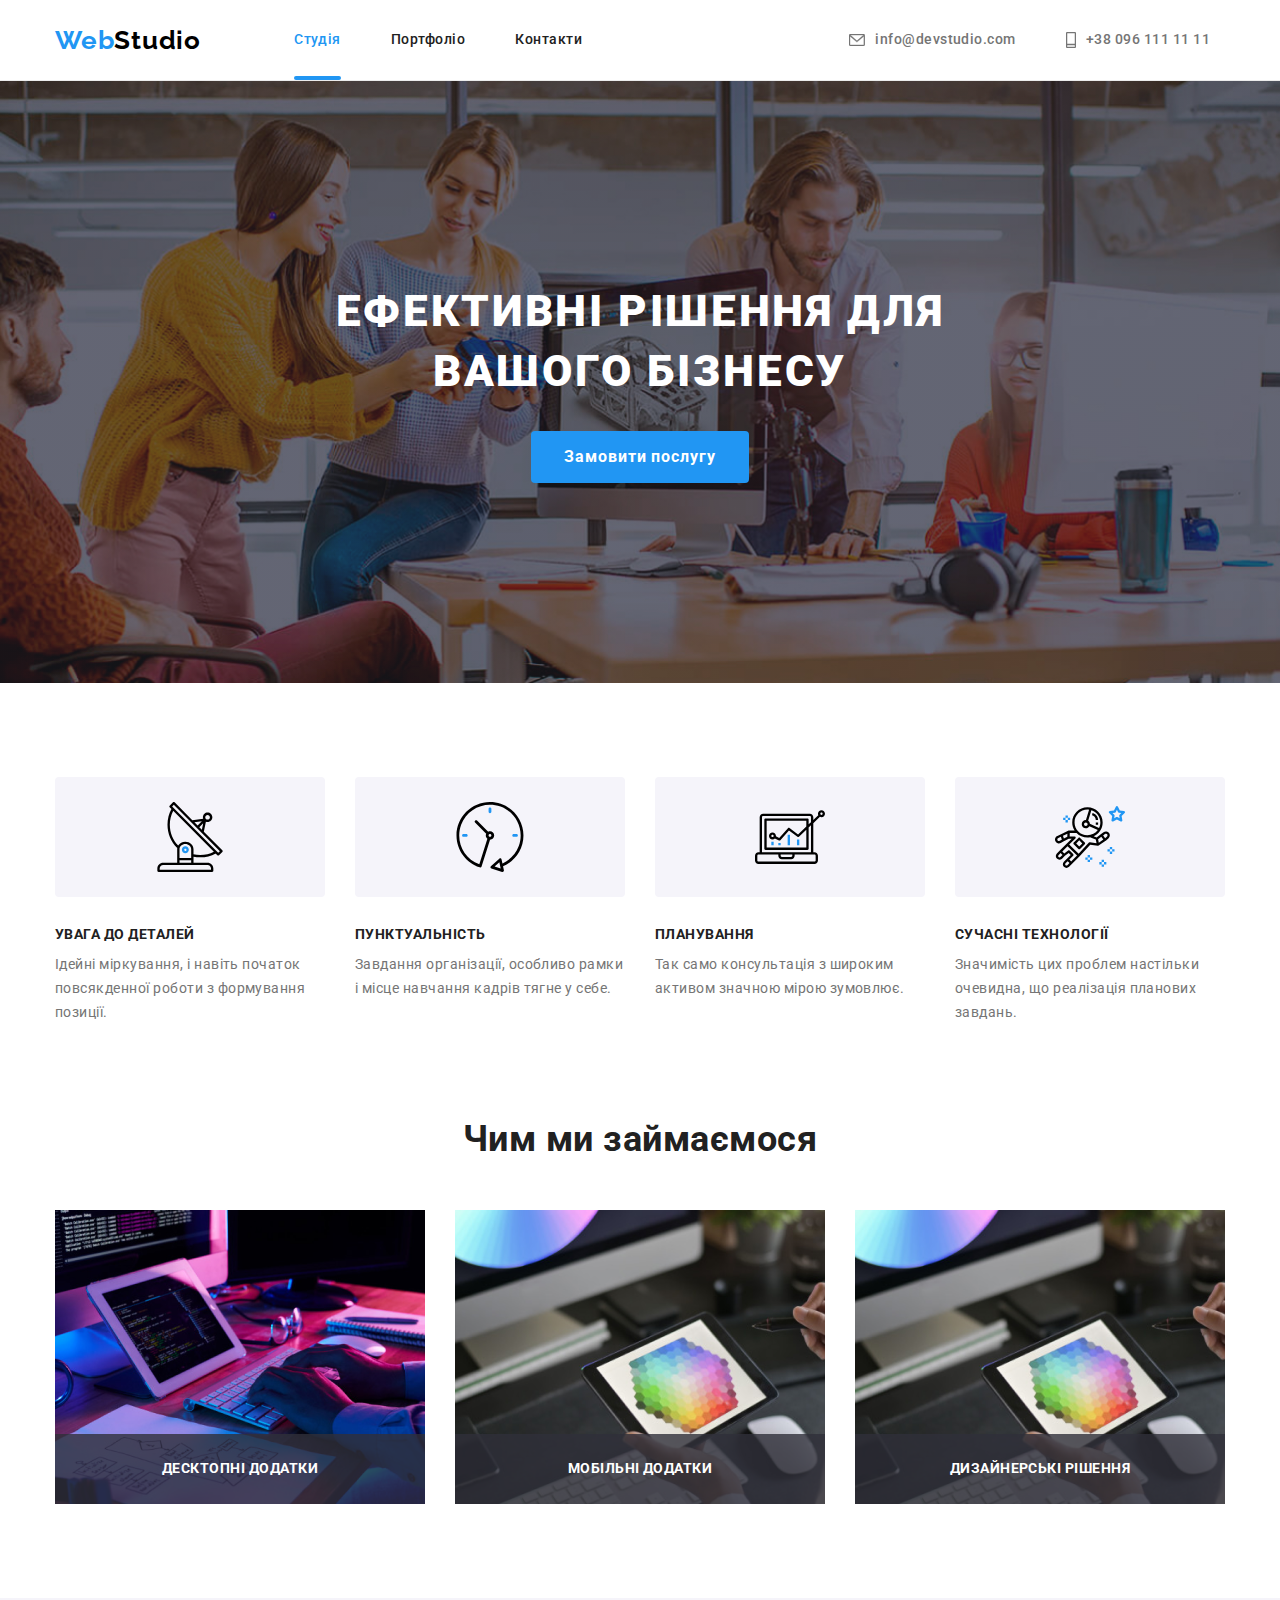
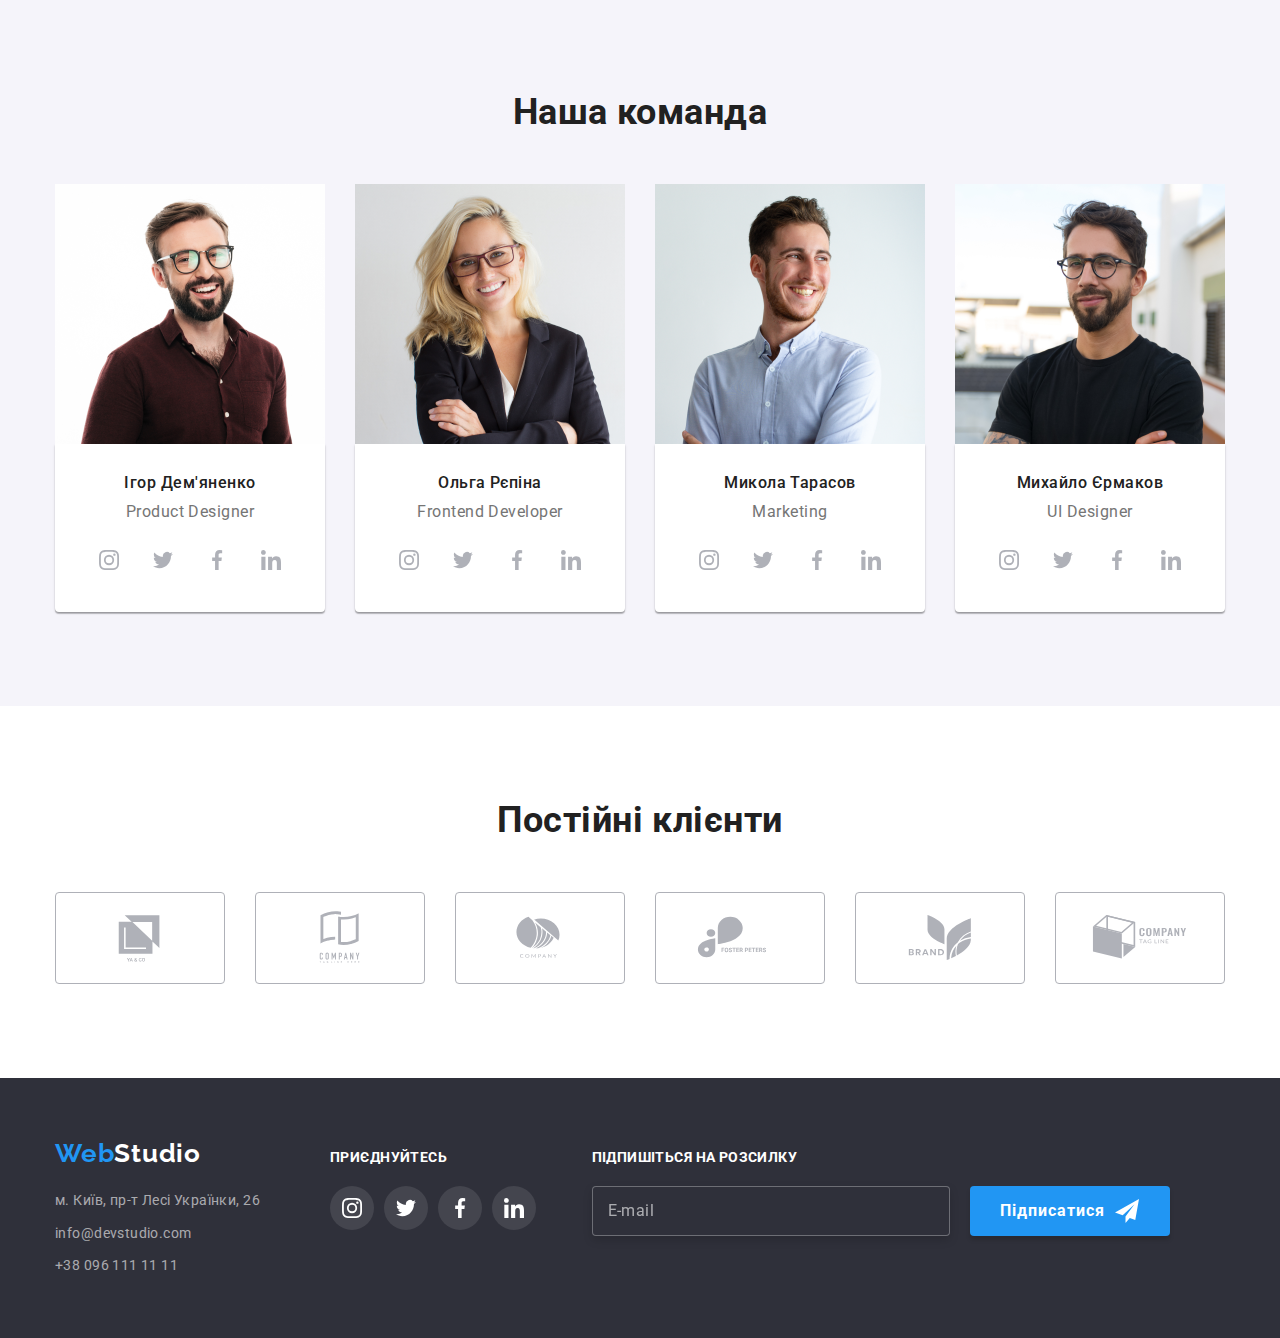
==== commit 27ea0b31: "здача 8 дз" ====
--- a/index.html
+++ b/index.html
@@ -170,15 +170,15 @@
           <h2 class="projects__titel">Чим ми займаємося</h2>
           <ul class="projects__list list">
             <li class="projects__item">
-              <img src="./images/work1.jpg" width="370" alt="розробка" />
+              <img src="./images/projects/img370.png" width="370" alt="розробка" />
               <p class="projects__description">Десктопні додатки</p>
             </li>
             <li class="projects__item">
-              <img src="./images/work2.jpg" width="370" alt="технології" />
+              <img src="./images/projects/img370-2.png" width="370" alt="технології" />
               <p class="projects__description">Мобільні додатки</p>
             </li>
             <li class="projects__item">
-              <img src="./images/work3.jpg" width="370" alt="графіка" />
+              <img src="./images/projects/img370-2.png" width="370" alt="графіка" />
               <p class="projects__description">Дизайнерські рішення</p>
             </li>
           </ul>
@@ -190,7 +190,14 @@
           <h2 class="team__titel-section">Наша команда</h2>
           <ul class="team__list list">
             <li class="team__item">
-              <img src="./images/team1.jpg" width="270" alt="співпрацевник" class="team__img" />
+              <img
+                srcset="./images/team/img_270.png 270w, ./images/team/img_540.png 540w"
+                src="./images/team/img_270.png"
+                width="270"
+                alt="співпрацевник"
+                sizes="(min-width: 1200px) 33vw, (min-width: 768px) 50vw, 100vw"
+                class="team__img"
+              />
               <div class="team__text">
                 <h3 class="team__titel">Ігор Дем'яненко</h3>
                 <p class="team__description">Product Designer</p>
@@ -227,7 +234,15 @@
               </div>
             </li>
             <li class="team__item">
-              <img src="./images/team2.jpg" width="270" alt="співпрацевник" class="team__img" />
+              <img
+                srcset="./images/team/img2_270.png 270w, ./images/team/img2_540.png 540w"
+                src="./images/team/img2_270.png"
+                width="270"
+                alt="співпрацевник"
+                sizes="(min-width: 1200px) 33vw, (min-width: 768px) 50vw, 100vw"
+                class="team__img"
+              />
+
               <div class="team__text">
                 <h3 class="team__titel">Ольга Рєпіна</h3>
                 <p class="team__description">Frontend Developer</p>
@@ -264,7 +279,14 @@
               </div>
             </li>
             <li class="team__item">
-              <img src="./images/team3.jpg" width="270" alt="співпрацевник" class="team__img" />
+              <img
+                srcset="./images/team/img3_270.png 270w, ./images/team/img3_540.png 540w"
+                src="./images/team/img3_270.png"
+                width="270"
+                alt="співпрацевник"
+                sizes="(min-width: 1200px) 33vw, (min-width: 768px) 50vw, 100vw"
+                class="team__img"
+              />
               <div class="team__text">
                 <h3 class="team__titel">Микола Тарасов</h3>
                 <p class="team__description">Marketing</p>
@@ -301,7 +323,14 @@
               </div>
             </li>
             <li class="team__item">
-              <img src="./images/team4.jpg" width="270" alt="співпрацевник" class="team__img" />
+              <img
+                srcset="./images/team/img4_270.png 270w, ./images/team/img4_540.png 540w"
+                src="./images/team/img4_270.png"
+                width="270"
+                alt="співпрацевник"
+                sizes="(min-width: 1200px) 33vw, (min-width: 768px) 50vw, 100vw"
+                class="team__img"
+              />
               <div class="team__text">
                 <h3 class="team__titel">Михайло Єрмаков</h3>
                 <p class="team__description">UI Designer</p>
--- a/css/main.min.css
+++ b/css/main.min.css
@@ -1 +1 @@
-.visually-hidden{position:absolute;white-space:nowrap;width:1px;height:1px;overflow:hidden;border:0;padding:0;clip:rect(0 0 0 0);-webkit-clip-path:inset(50%);clip-path:inset(50%);margin:-1px}.btn{font-family:"Roboto";font-weight:700;font-size:16px;line-height:1.87;letter-spacing:.06em;background-color:#2196f3;color:#fff;border:1px solid rgba(0,0,0,0);border-radius:4px;cursor:pointer}.net-icon{width:20px;height:20px}html{-webkit-box-sizing:border-box;box-sizing:border-box}.decoration{text-decoration:none}h2,h3,p{margin:0;padding:0}img{display:block;max-width:100%}body{font-family:"Roboto",sans-serif;background-color:#fff;font-weight:400;letter-spacing:.03em;color:#212121}.list{padding:0;margin:0;list-style:none}.link{text-decoration:none}.centered{text-align:center}.container{padding-left:15px;padding-right:15px;margin-left:auto;margin-right:auto}@media screen and (min-width: 480px){.container{width:480px}}@media screen and (min-width: 768px){.container{width:768px}}@media screen and (min-width: 1200px){.container{width:1200px}}.sections{padding-top:60px;padding-bottom:60px}@media screen and (min-width: 1200px){.sections{padding-top:94px;padding-bottom:94px}}.header{border-bottom:1px solid #ececec}.header-container{display:-webkit-box;display:-ms-flexbox;display:flex}@media screen and (min-width: 768px){.header-container{-webkit-box-pack:justify;-ms-flex-pack:justify;justify-content:space-between}}.site-nav__logo{display:-webkit-box;display:-ms-flexbox;display:flex;-webkit-box-align:center;-ms-flex-align:center;align-items:center;font-family:"Raleway";font-size:26px;font-weight:700;line-height:1.19;letter-spacing:.03em;color:#000}@media screen and (max-width: 1199.98px){.site-nav__logo{font-size:24px;line-height:1.1666666667}}.site-nav__text{color:#2196f3}.site-nav{display:-webkit-box;display:-ms-flexbox;display:flex}.site-nav__list{display:-webkit-box;display:-ms-flexbox;display:flex;margin-left:93px}@media screen and (max-width: 767.98px){.site-nav__list{display:none}}@media screen and (min-width: 768px)and (max-width: 1199.98px){.site-nav__list{margin-left:88px}}.site-nav__link{position:relative;display:block;padding-top:32px;padding-bottom:32px;font-weight:500;font-size:14px;line-height:1.14;color:var(--primary-color);-webkit-transition:color 250ms cubic-bezier(0.4, 0, 0.2, 1);transition:color 250ms cubic-bezier(0.4, 0, 0.2, 1)}.site-nav__link:hover,.site-nav__link:focus{color:#2196f3}.site-nav__link.current::after{content:"";position:absolute;left:0;bottom:0;display:block;width:100%;height:4px;background-color:#2196f3;border-radius:2px}@media screen and (max-width: 1199.98px){.site-nav__item:not(:last-child){margin-right:55px}}@media screen and (min-width: 1200px){.site-nav__item:not(:last-child){margin-right:50px}}.site-contacts{display:-webkit-box;display:-ms-flexbox;display:flex;padding-right:15px}@media screen and (max-width: 767.98px){.site-contacts{display:none}}@media screen and (max-width: 1199.98px){.site-contacts{-webkit-box-orient:vertical;-webkit-box-direction:normal;-ms-flex-direction:column;flex-direction:column;-webkit-box-pack:center;-ms-flex-pack:center;justify-content:center}}@media screen and (min-width: 1200px){.site-contacts{margin-left:auto;-webkit-box-align:center;-ms-flex-align:center;align-items:center}}@media screen and (min-width: 1200px){.site-contacts__item+.site-contacts__item{margin-left:50px}}@media screen and (max-width: 1199.98px){.site-contacts__item:nth-child(1){margin-bottom:10px}}.current{color:#2196f3}.site-contacts__link{font-weight:500;font-size:14px;line-height:1.14;color:#757575;-webkit-transition:color 250ms cubic-bezier(0.4, 0, 0.2, 1);transition:color 250ms cubic-bezier(0.4, 0, 0.2, 1)}.site-contacts__link:hover,.site-contacts__link:focus{color:#2196f3}@media screen and (min-width: 1200px){.site-contacts__link{display:-webkit-inline-box;display:-ms-inline-flexbox;display:inline-flex;padding-top:32px;padding-bottom:32px}}.site-contacts__icon{-ms-flex-item-align:center;align-self:center;margin-right:10px;fill:#757575;stroke:currentColor}.site-contacts__icon-mail{width:16px;height:12px}.site-contacts__icon-tel{width:10px;height:16px}@media screen and (max-width: 767px){.site-nav__list,.site-contacts{display:none}.site-nav{display:-webkit-box;display:-ms-flexbox;display:flex;width:450px;padding-bottom:16px;padding-top:16px;-webkit-box-pack:justify;-ms-flex-pack:justify;justify-content:space-between;-webkit-box-align:center;-ms-flex-align:center;align-items:center}}.site-nav{display:-webkit-box;display:-ms-flexbox;display:flex;-webkit-box-align:center;-ms-flex-align:center;align-items:center}.header{border-bottom:1px solid #ececec}.head__menu{cursor:pointer;display:inline-block;border-color:rgba(0,0,0,0);background-color:#fff;fill:#000}.head__backdrop{display:-webkit-box;display:-ms-flexbox;display:flex;position:fixed;top:0;left:0;width:100%;height:100%;background-color:#fff;z-index:999}.head__backdrop.is-hidden{opacity:0;pointer-events:none;-webkit-transform:scale(0.9);transform:scale(0.9)}.icon-menu{width:40px;height:40px;fill:#000}.menu__container{padding-top:48px;padding-bottom:48px;padding-left:40px}.menu__btn-close{position:fixed;top:10px;right:15px;padding:0;border:none;background-color:#fff}.menu__icon-close{position:fixed;top:21px;right:25px;width:18px;height:18px}.menu__btn-close:hover .menu__icon-close,.menu__btn-close:focus .menu__icon-close{fill:#2196f3}.menu__section{font-weight:500;font-size:40px;line-height:47px;letter-spacing:.02em;color:#212121}.menu__link:not(:last-child){margin-bottom:32px}.menu__link:hover .menu__section,.menu__link:focus .menu__section{color:#2196f3}.menu__section-list{padding:0;margin:0}.menu__social{position:fixed;bottom:48px;left:40px}.menu__list{display:-webkit-box;display:-ms-flexbox;display:flex;-webkit-box-pack:start;-ms-flex-pack:start;justify-content:flex-start;-ms-flex-wrap:wrap;flex-wrap:wrap}.menu__mail-phone{margin:0;padding:0;display:-webkit-box;display:-ms-flexbox;display:flex;-webkit-box-orient:vertical;-webkit-box-direction:reverse;-ms-flex-direction:column-reverse;flex-direction:column-reverse;position:fixed;bottom:134px;gap:32px}.menu__mail{font-weight:500;font-size:24px;line-height:1.1666666667;letter-spacing:.02em;color:#757575}.menu__phone{font-weight:500;font-size:34px;line-height:1.1764705882;letter-spacing:.02em;color:#757575}.menu__mail:hover,.menu__mail:focus,.menu__phone:hover,.menu__phone:focus{color:#2196f3}.current{color:#2196f3}.social__link:not(:last-child){padding-right:10px;border-right:1px solid rgba(33,33,33,.2)}.social__link:not(:first-child){padding-left:10px}.social__link{font-weight:500;font-size:18px;line-height:1.2222222222;letter-spacing:.02em;color:#2196f3}@media screen and (min-width: 768px){.head__menu,.head__backdrop{display:none}}.backdrop{position:absolute;left:0;top:0;width:100%;height:100%;background-color:rgba(0,0,0,.2);-webkit-transition:opacity 250ms cubic-bezier(0.4, 0, 0.2, 1);transition:opacity 250ms cubic-bezier(0.4, 0, 0.2, 1)}.backdrop.is-hidden{opacity:0;pointer-events:none}.backdrop.is-hidden .modal{-webkit-transform:translate(-50%, -50%) scale(0.6);transform:translate(-50%, -50%) scale(0.6)}.hiro{max-width:480px;padding-top:118px;padding-bottom:118px;margin:auto;background-color:#2f303a;background-repeat:no-repeat;background-position:center;background-size:cover}@media screen and (max-width: 767px){.hiro{background-image:-webkit-gradient(linear, left top, right top, from(rgba(47, 48, 58, 0.4)), to(rgba(47, 48, 58, 0.4))),url(../images/service/img_480.jpg);background-image:linear-gradient(to right, rgba(47, 48, 58, 0.4), rgba(47, 48, 58, 0.4)),url(../images/service/img_480.jpg)}}@media screen and (max-width: 767px)and (min-device-pixel-ratio: 2),screen and (max-width: 767px)and (-webkit-min-device-pixel-ratio: 2),screen and (max-width: 767px)and (min-resolution: 2dppx){.hiro{background-image:-webkit-gradient(linear, left top, right top, from(rgba(47, 48, 58, 0.4)), to(rgba(47, 48, 58, 0.4))),url(../images/service/img_960.jpg);background-image:linear-gradient(to right, rgba(47, 48, 58, 0.4), rgba(47, 48, 58, 0.4)),url(../images/service/img_960.jpg)}}@media screen and (min-width: 768px){.hiro{max-width:768px;background-image:-webkit-gradient(linear, left top, right top, from(rgba(47, 48, 58, 0.4)), to(rgba(47, 48, 58, 0.4))),url(../images/service/img_768.jpg);background-image:linear-gradient(to right, rgba(47, 48, 58, 0.4), rgba(47, 48, 58, 0.4)),url(../images/service/img_768.jpg)}}@media screen and (min-width: 768px)and (min-device-pixel-ratio: 2),screen and (min-width: 768px)and (-webkit-min-device-pixel-ratio: 2),screen and (min-width: 768px)and (min-resolution: 2dppx){.hiro{background-image:-webkit-gradient(linear, left top, right top, from(rgba(47, 48, 58, 0.4)), to(rgba(47, 48, 58, 0.4))),url(../images/service/img_1536.jpg);background-image:linear-gradient(to right, rgba(47, 48, 58, 0.4), rgba(47, 48, 58, 0.4)),url(../images/service/img_1536.jpg)}}@media screen and (min-width: 1200px){.hiro{max-width:1600px;padding-top:200px;padding-bottom:200px;background-image:-webkit-gradient(linear, left top, right top, from(rgba(47, 48, 58, 0.4)), to(rgba(47, 48, 58, 0.4))),url(../images/service/img_1600.jpg);background-image:linear-gradient(to right, rgba(47, 48, 58, 0.4), rgba(47, 48, 58, 0.4)),url(../images/service/img_1600.jpg)}}@media screen and (min-width: 1200px)and (min-device-pixel-ratio: 2),screen and (min-width: 1200px)and (-webkit-min-device-pixel-ratio: 2),screen and (min-width: 1200px)and (min-resolution: 2dppx){.hiro{background-image:-webkit-gradient(linear, left top, right top, from(rgba(47, 48, 58, 0.4)), to(rgba(47, 48, 58, 0.4))),url(../images/service/img_3200.jpg);background-image:linear-gradient(to right, rgba(47, 48, 58, 0.4), rgba(47, 48, 58, 0.4)),url(../images/service/img_3200.jpg)}}.hiro__titel{margin-top:0;width:696px;display:-webkit-box;display:-ms-flexbox;display:flex;margin-left:auto;margin-right:auto;margin-bottom:30px;font-weight:900;font-size:44px;line-height:1.36;color:#fff;letter-spacing:.06em;text-transform:uppercase}.hiro__button{min-width:216px;padding:10px 32px}@media screen and (min-width: 768px){.benefits__list{display:-webkit-box;display:-ms-flexbox;display:flex;-ms-flex-wrap:wrap;flex-wrap:wrap;gap:30px}}@media screen and (min-width: 768px){.benefits__item{width:354px}}@media screen and (min-width: 1200px){.benefits__item{width:calc((100% - 90px)/4)}}.benefits__titel{font-size:14px;line-height:1.14;margin-bottom:10px}@media screen and (max-width: 767.98px){.benefits__titel{display:-webkit-box;display:-ms-flexbox;display:flex;-webkit-box-pack:center;-ms-flex-pack:center;justify-content:center}}.benefits__text{color:#757575;font-size:14px;line-height:1.71}@media screen and (max-width: 767.98px){.benefits__text{padding-bottom:30px}}.benefits__wrapper-icon{width:270px;height:120px;margin-bottom:30px;display:-webkit-box;display:-ms-flexbox;display:flex;-webkit-box-pack:center;-ms-flex-pack:center;justify-content:center;-webkit-box-align:center;-ms-flex-align:center;align-items:center;background:#f5f4fa;border-radius:4px}@media screen and (max-width: 767px){.benefits__wrapper-icon{width:100%}}@media screen and (min-width: 767px)and (max-width: 1199px){.benefits__wrapper-icon{width:354px}}.benefits__icon{width:70px;height:70px}.projects{padding-bottom:94px}@media(max-width: 1199px){.projects{display:none}}@media screen and (max-width: 1199.98px){.projects__titel,.team__titel-section,.clients__titel{font-size:28px;line-height:1.17;letter-spacing:.03em;margin-bottom:30px}}@media screen and (min-width: 1200px){.projects__titel,.team__titel-section,.clients__titel{font-size:36px;line-height:1.16;margin-bottom:50px}}.projects__list{display:-webkit-box;display:-ms-flexbox;display:flex;-ms-flex-wrap:wrap;flex-wrap:wrap}.projects__item{position:relative;width:calc((100% - 60px)/3);margin-right:30px}.projects__item:nth-child(3n){margin-right:0}.projects__description{display:-webkit-box;display:-ms-flexbox;display:flex;position:absolute;bottom:0;width:100%;height:70px;background-color:rgba(47,48,58,.8);font-family:"Roboto";font-style:normal;font-weight:700;font-size:14px;line-height:1.14;text-align:center;-webkit-box-align:center;-ms-flex-align:center;align-items:center;-webkit-box-pack:center;-ms-flex-pack:center;justify-content:center;text-transform:uppercase;color:#fff}.team{background-color:#f5f4fa;padding-bottom:94px;padding-top:94px}@media screen and (max-width: 1199.98px){.team__list{display:-webkit-box;display:-ms-flexbox;display:flex;-ms-flex-wrap:wrap;flex-wrap:wrap;-webkit-box-pack:center;-ms-flex-pack:center;justify-content:center;gap:30px}}@media screen and (min-width: 1200px){.team__list{display:-webkit-box;display:-ms-flexbox;display:flex;gap:30px}}.team__img{height:auto}.team__text{width:270px;background-color:#fff;padding-top:30px;padding-bottom:30px;-webkit-box-shadow:0px 1px 3px rgba(0,0,0,.12),0px 1px 1px rgba(0,0,0,.14),0px 2px 1px rgba(0,0,0,.2);box-shadow:0px 1px 3px rgba(0,0,0,.12),0px 1px 1px rgba(0,0,0,.14),0px 2px 1px rgba(0,0,0,.2);border-radius:0px 0px 4px 4px}@media screen and (max-width: 767.98px){.team__text{width:450px}}@media screen and (max-width: 1199.98px){.team__text{width:354px}}.team__titel{font-weight:500;font-size:16px;line-height:1.18;color:#212121;margin-bottom:10px}.team__description{line-height:1.18;color:#757575;margin-bottom:16px}.team__net-list{display:-webkit-box;display:-ms-flexbox;display:flex;-webkit-box-pack:center;-ms-flex-pack:center;justify-content:center}.net-item{border-radius:50%;-webkit-transition:background-color 250ms cubic-bezier(0.4, 0, 0.2, 1);transition:background-color 250ms cubic-bezier(0.4, 0, 0.2, 1)}.net-item:not(:last-child){margin-right:10px}.net-link{display:-webkit-box;display:-ms-flexbox;display:flex;-webkit-box-align:center;-ms-flex-align:center;align-items:center;-webkit-box-pack:center;-ms-flex-pack:center;justify-content:center;width:44px;height:44px;font-size:0px;padding:0;border-radius:50%;fill:#afb1b8;-webkit-transition:background-color 250ms cubic-bezier(0.4, 0, 0.2, 1);transition:background-color 250ms cubic-bezier(0.4, 0, 0.2, 1)}.net-link:hover,.net-link:focus{fill:#fff;background-color:#2196f3}@media screen and (max-width: 1199.98px){.clients__titel{font-family:"Roboto";font-style:normal;font-weight:700;line-height:1.1785714286;color:#212121}}.clients__list{display:-webkit-box;display:-ms-flexbox;display:flex;-ms-flex-wrap:wrap;flex-wrap:wrap;gap:30px}@media screen and (min-width: 1px){.clients__list{-webkit-box-pack:center;-ms-flex-pack:center;justify-content:center}}@media screen and (max-width: 767px){.clients__item{max-width:210px;width:calc((100% - 30px)/2)}}@media screen and (min-width: 768px){.clients__item{width:226px}}@media screen and (min-width: 1200px){.clients__item{width:170px}}.clients__link{height:92px;color:#afb1b8;border:1px solid #afb1b8;border-radius:4px;display:-webkit-box;display:-ms-flexbox;display:flex;-webkit-box-pack:center;-ms-flex-pack:center;justify-content:center;-webkit-box-align:center;-ms-flex-align:center;align-items:center;-webkit-transition:border-color,color 250ms cubic-bezier(0.4, 0, 0.2, 1);transition:border-color,color 250ms cubic-bezier(0.4, 0, 0.2, 1)}.clients__link:hover{border-color:#2196f3;color:#2196f3}.clients__link:focus .clients__icon{fill:#2196f3}@media screen and (max-width: 767px){.clients__link{max-width:210px}}@media screen and (min-width: 768px){.clients__link{width:226px}}@media screen and (min-width: 1200px){.clients__link{width:170px}}.clients__icon{width:106px;height:60px;fill:currentColor}.footer{padding-bottom:60px;padding-top:60px;background-color:#2f303a}@media screen and (max-width: 767.98px){.footer{min-height:604px}}.footer__container{-webkit-box-align:baseline;-ms-flex-align:baseline;align-items:baseline}@media screen and (min-width: 768px)and (max-width: 1199px){.footer__container{display:-webkit-box;display:-ms-flexbox;display:flex;-ms-flex-wrap:wrap;flex-wrap:wrap;-webkit-box-pack:center;-ms-flex-pack:center;justify-content:center;gap:165px;row-gap:60px}}@media screen and (min-width: 1200px){.footer__container{display:-webkit-box;display:-ms-flexbox;display:flex}}@media screen and (max-width: 767.98px){.footer__wrapper{-webkit-box-orient:vertical;-webkit-box-direction:normal;-ms-flex-direction:column;flex-direction:column;margin-left:auto;margin-right:auto}}@media screen and (min-width: 1200px){.footer__wrapper{margin-right:70px}}.footer__logo{color:#fff;line-height:1.19}@media screen and (max-width: 1199.98px){.footer__logo{max-width:154px;font-size:24px;line-height:1.1666666667;letter-spacing:.03em;margin-bottom:28px;-webkit-box-pack:center;-ms-flex-pack:center;justify-content:center;margin-left:auto;margin-right:auto}}@media screen and (min-width: 1200px){.footer__logo{margin-bottom:20px}}@media screen and (max-width: 767.98px){.footer__address{margin-bottom:60px;min-width:232px}}@media screen and (max-width: 1199.98px){.footer__address{text-align:center}}@media screen and (max-width: 767.98px){.address-list__item{display:-webkit-box;display:-ms-flexbox;display:flex;-webkit-box-pack:center;-ms-flex-pack:center;justify-content:center}}@media screen and (max-width: 1199.98px){.address-list__item:not(:last-child){margin-bottom:12px}}@media screen and (min-width: 1200px){.address-list__item:nth-child(-n+2){margin-bottom:9px}}.address__link{color:rgba(255,255,255,.6);font-style:normal;font-size:14px;line-height:1.71;letter-spacing:.03em;-webkit-transition:color 250ms cubic-bezier(0.4, 0, 0.2, 1);transition:color 250ms cubic-bezier(0.4, 0, 0.2, 1)}.address__link:hover,.address__link:focus{color:#fff}.form-footer{margin-left:auto;margin-right:auto}.form-footer__subscription{display:-webkit-box;display:-ms-flexbox;display:flex;-webkit-box-align:end;-ms-flex-align:end;align-items:end}@media screen and (max-width: 1199.98px){.form-footer__subscription{-webkit-box-orient:vertical;-webkit-box-direction:normal;-ms-flex-direction:column;flex-direction:column}}.form-footer__form-field{display:-webkit-box;display:-ms-flexbox;display:flex;-webkit-box-orient:vertical;-webkit-box-direction:normal;-ms-flex-direction:column;flex-direction:column}@media screen and (max-width: 1199.98px){.form-footer__form-field{max-width:450px;width:100%}}@media screen and (min-width: 1200px){.form-footer__form-field{margin-right:20px}}.form-footer__form-mail{font-style:normal;font-weight:700;font-size:14px;line-height:1.14;letter-spacing:.03em;text-transform:uppercase;color:#fff}@media screen and (max-width: 1199.98px){.form-footer__form-mail{max-width:450px;width:100%;margin-bottom:20px;display:-webkit-box;display:-ms-flexbox;display:flex;-webkit-box-pack:center;-ms-flex-pack:center;justify-content:center}}@media screen and (min-width: 1200px){.form-footer__form-mail{margin-bottom:20px}}.form-footer__form-input{width:358px;height:50px;padding:15px;background:#2f303a;color:#fff;border:1px solid rgba(255,255,255,.3);-webkit-filter:drop-shadow(0px 4px 4px rgba(0, 0, 0, 0.15));filter:drop-shadow(0px 4px 4px rgba(0, 0, 0, 0.15));border-radius:4px;outline-color:#2196f3}@media screen and (max-width: 767.98px){.form-footer__form-input{max-width:450px;width:100%;margin-bottom:20px}}@media screen and (max-width: 1199.98px){.form-footer__form-input{margin-bottom:20px}}.form-footer__form-input::-webkit-input-placeholder{line-height:1.25;display:-webkit-box;display:flex;-webkit-box-align:center;align-items:center;letter-spacing:.03em;color:rgba(255,255,255,.6)}.form-footer__form-input::-moz-placeholder{line-height:1.25;display:flex;align-items:center;letter-spacing:.03em;color:rgba(255,255,255,.6)}.form-footer__form-input:-ms-input-placeholder{line-height:1.25;display:-ms-flexbox;display:flex;-ms-flex-align:center;align-items:center;letter-spacing:.03em;color:rgba(255,255,255,.6)}.form-footer__form-input::-ms-input-placeholder{line-height:1.25;display:-ms-flexbox;display:flex;-ms-flex-align:center;align-items:center;letter-spacing:.03em;color:rgba(255,255,255,.6)}.form-footer__form-input::placeholder{line-height:1.25;display:-webkit-box;display:-ms-flexbox;display:flex;-webkit-box-align:center;-ms-flex-align:center;align-items:center;letter-spacing:.03em;color:rgba(255,255,255,.6)}.form-footer__btn{width:200px;height:50px;display:-webkit-box;display:-ms-flexbox;display:flex;-webkit-box-align:center;-ms-flex-align:center;align-items:center;-webkit-box-pack:center;-ms-flex-pack:center;justify-content:center;-webkit-box-shadow:0px 4px 4px rgba(0,0,0,.15);box-shadow:0px 4px 4px rgba(0,0,0,.15)}@media screen and (max-width: 1199.98px){.form-footer__btn{margin-left:auto;margin-right:auto}}.form-footer__icon-telegram{width:24px;height:24px;fill:#fff;margin-left:10px}@media screen and (max-width: 767.98px){.footer-icons{margin-bottom:60px}}.footer-icons__titel{font-size:14px;line-height:1.14;letter-spacing:.03em;text-transform:uppercase;color:#fff}@media screen and (max-width: 1199.98px){.footer-icons__titel{-webkit-box-pack:center;-ms-flex-pack:center;justify-content:center;display:-webkit-box;display:-ms-flexbox;display:flex;margin-bottom:20px}}@media screen and (min-width: 1200px){.footer-icons__titel{margin-bottom:20px}}.footer-icons__list{display:-webkit-box;display:-ms-flexbox;display:flex;-webkit-box-pack:center;-ms-flex-pack:center;justify-content:center}.footer-icons__item{background-color:rgba(255,255,255,.1)}.footer-icons__item:hover{background-color:#2196f3}.footer-icons__link:focus{background-color:#2196f3}.footer__icon{fill:#fff}.backdrop{position:absolute;left:0;top:0;width:100%;height:100%;background-color:rgba(0,0,0,.2);-webkit-transition:opacity 250ms cubic-bezier(0.4, 0, 0.2, 1);transition:opacity 250ms cubic-bezier(0.4, 0, 0.2, 1)}.backdrop.is-hidden{opacity:0;pointer-events:none}.backdrop.is-hidden .modal{-webkit-transform:translate(-50%, -50%) scale(0.6);transform:translate(-50%, -50%) scale(0.6)}.modal__backdrop-close{position:absolute;width:30px;height:30px;top:8px;right:8px;color:#2196f3;background:#fff;border:1px solid rgba(0,0,0,.1);border-radius:50%;cursor:pointer}.modal__backdrop-close:hover .modal__backdrop-icon{fill:currentColor}.modal__backdrop-icon{width:11px;height:11px;fill:#000}.modal{position:relative;top:50%;left:50%;width:528px;min-height:581px;padding:40px;background-color:#fff;-webkit-box-shadow:0px 1px 3px rgba(0,0,0,.12),0px 1px 1px rgba(0,0,0,.14),0px 2px 1px rgba(0,0,0,.2);box-shadow:0px 1px 3px rgba(0,0,0,.12),0px 1px 1px rgba(0,0,0,.14),0px 2px 1px rgba(0,0,0,.2);border-radius:4px;-webkit-transform:translate(-50%, -50%) scale(1);transform:translate(-50%, -50%) scale(1);-webkit-transition:-webkit-transform 250ms cubic-bezier(0.4, 0, 0.2, 1);transition:-webkit-transform 250ms cubic-bezier(0.4, 0, 0.2, 1);transition:transform 250ms cubic-bezier(0.4, 0, 0.2, 1);transition:transform 250ms cubic-bezier(0.4, 0, 0.2, 1), -webkit-transform 250ms cubic-bezier(0.4, 0, 0.2, 1)}.modal__text{margin-bottom:12px;font-weight:700;font-size:20px;line-height:1.15;text-align:center;letter-spacing:.03em;color:#212121}.modal-form__input{margin-top:4px;width:100%;height:40px;padding-left:42px;border:1px solid rgba(33,33,33,.2);border-radius:4px;outline-color:#2196f3}.modal-form__input:focus+.modal-form__icon{fill:#2196f3}.modal-form__icon{position:absolute;top:50%;left:15px;width:18px;height:18px;fill:#212121}.modal-form__label{position:relative;display:-webkit-box;display:-ms-flexbox;display:flex;-webkit-box-orient:vertical;-webkit-box-direction:normal;-ms-flex-direction:column;flex-direction:column;margin-bottom:10px;font-size:12px;line-height:1.16;letter-spacing:.01em;color:#757575}.modal-form__texarea-label{font-size:12px;line-height:1.16;letter-spacing:.01em;color:#757575}.modal-form__textarea{resize:none;width:100%;min-height:120px;padding:12px 16px;margin-top:4px;margin-bottom:20px;border:1px solid rgba(33,33,33,.2);border-radius:4px;outline-color:#2196f3}textarea::-webkit-input-placeholder{color:rgba(117,117,117,.5)}textarea::-moz-placeholder{color:rgba(117,117,117,.5)}textarea:-ms-input-placeholder{color:rgba(117,117,117,.5)}textarea::-ms-input-placeholder{color:rgba(117,117,117,.5)}textarea::placeholder{color:rgba(117,117,117,.5)}.modal-form__agree-label{display:-webkit-box;display:-ms-flexbox;display:flex;-webkit-box-align:center;-ms-flex-align:center;align-items:center;-webkit-box-pack:center;-ms-flex-pack:center;justify-content:center;font-size:14px;line-height:1.71;margin-bottom:30px;letter-spacing:.03em;color:#757575}.modal-form__agree-label::before{content:" ";display:-webkit-box;display:-ms-flexbox;display:flex;width:16px;height:15px;margin-right:7px;border:2px solid #212121;border-radius:2px;-webkit-box-shadow:0px 1px 3px rgba(0,0,0,.12),0px 1px 1px rgba(0,0,0,.14),0px 2px 1px rgba(0,0,0,.2);box-shadow:0px 1px 3px rgba(0,0,0,.12),0px 1px 1px rgba(0,0,0,.14),0px 2px 1px rgba(0,0,0,.2)}.modal-form__link{color:#2196f3;margin-left:5px}.modal-form__checkbox-agree:checked+.modal-form__agree-label::before{background-color:#2196f3;border:none;background-image:url(../images/icons.svg/chek-mark.svg);background-repeat:no-repeat;background-position:center}.modal-form__button{display:block;margin:0 auto;width:200px;height:50px;padding:10px 52px;background:#2196f3}.filter{padding-top:94px;padding-bottom:94px}@media screen and (max-width: 1199.98px){.filter{padding-top:60px;padding-bottom:60px}}.filter-list{display:-webkit-box;display:-ms-flexbox;display:flex;-webkit-box-pack:center;-ms-flex-pack:center;justify-content:center;margin-bottom:50px}@media screen and (max-width: 767.98px){.filter-list{-ms-flex-wrap:wrap;flex-wrap:wrap;-webkit-box-pack:start;-ms-flex-pack:start;justify-content:flex-start;margin-bottom:40px}}.filter-list__item:not(:last-child){margin-right:8px}@media screen and (max-width: 767.99px){.filter-list__item:nth-last-child(-n+2){margin-top:15px}}.filter-list__btn{font-weight:500;font-size:16px;line-height:1.62;min-width:73px;padding:6px 25px;border-radius:4px;border:1px solid rgba(0,0,0,0);background-color:#f5f4fa;color:#212121;cursor:pointer;-webkit-transition:background-color,color,250ms cubic-bezier(0.4, 0, 0.2, 1),-webkit-box-shadow;transition:background-color,color,250ms cubic-bezier(0.4, 0, 0.2, 1),-webkit-box-shadow;transition:background-color,color,box-shadow,250ms cubic-bezier(0.4, 0, 0.2, 1);transition:background-color,color,box-shadow,250ms cubic-bezier(0.4, 0, 0.2, 1),-webkit-box-shadow}.filter-list__btn:hover,.filter-list__btn:focus{background-color:#2196f3;color:#fff;-webkit-box-shadow:0px 3px 1px rgba(0,0,0,.1),0px 1px 2px rgba(0,0,0,.08),0px 2px 2px rgba(0,0,0,.12);box-shadow:0px 3px 1px rgba(0,0,0,.1),0px 1px 2px rgba(0,0,0,.08),0px 2px 2px rgba(0,0,0,.12)}@media screen and (min-width: 768px)and (max-width: 1199.98px){.filter__work-list{-ms-flex-wrap:wrap;flex-wrap:wrap;display:-webkit-box;display:-ms-flexbox;display:flex;gap:30px}}@media screen and (min-width: 1200px){.filter__work-list{-ms-flex-wrap:wrap;flex-wrap:wrap;display:-webkit-box;display:-ms-flexbox;display:flex}}.filter__work-item{-webkit-transition:-webkit-box-shadow 250ms cubic-bezier(0.4, 0, 0.2, 1);transition:-webkit-box-shadow 250ms cubic-bezier(0.4, 0, 0.2, 1);transition:box-shadow 250ms cubic-bezier(0.4, 0, 0.2, 1);transition:box-shadow 250ms cubic-bezier(0.4, 0, 0.2, 1), -webkit-box-shadow 250ms cubic-bezier(0.4, 0, 0.2, 1)}@media screen and (min-width: 768px)and (max-width: 1199.98px){.filter__work-item{max-width:354px;width:calc((100% - 30px)/2)}}@media screen and (min-width: 1200px){.filter__work-item{height:404px;width:calc((100% - 60px)/3);margin-right:30px;margin-bottom:30px}}.filter__work-item:hover{-webkit-box-shadow:0px 1px 1px rgba(0,0,0,.12),0px 4px 4px rgba(0,0,0,.06),1px 4px 6px rgba(0,0,0,.16);box-shadow:0px 1px 1px rgba(0,0,0,.12),0px 4px 4px rgba(0,0,0,.06),1px 4px 6px rgba(0,0,0,.16)}@media screen and (min-width: 1200px){.filter__work-item:nth-child(3n){margin-right:0}.filter__work-item:nth-last-child(-n+3){margin-bottom:0}}.filter__work-titel{font-size:18px;line-height:2;color:#212121;letter-spacing:.06em;margin-bottom:4px}.filter__work-description{line-height:1.87;color:#757575}.filter__img{display:block;width:100%;height:auto}@media screen and (min-width: 768px)and (max-width: 1199.98px){.filter__work-link{display:-webkit-box;display:-ms-flexbox;display:flex;-webkit-box-orient:vertical;-webkit-box-direction:normal;-ms-flex-direction:column;flex-direction:column;height:100%}}.filter__work-link:hover .filter__description{-webkit-transform:translateY(0%);transform:translateY(0%);opacity:1}.filter__work-link:focus .filter__description{-webkit-transform:translateY(0%);transform:translateY(0%);opacity:1}.filter__work-link:hover .filter__product-thumb::before{-webkit-transform:translateY(0);transform:translateY(0)}.filter__work-link:focus .filter__product-thumb::before{-webkit-transform:translateY(0);transform:translateY(0)}.filter__product-thumb{position:relative;overflow:hidden}@media screen and (max-width: 767.99px){.filter__product-thumb{height:294px}}.filter__description{position:absolute;top:0;left:0;padding-top:63px;padding-right:24px;padding-bottom:63px;padding-left:24px;width:100%;height:100%;background-color:rgba(33,150,243,.9);font-size:18px;line-height:1.56;color:#fff;-webkit-transform:translateY(101%);transform:translateY(101%);-webkit-transition:-webkit-transform 250ms cubic-bezier(0.4, 0, 0.2, 1);transition:-webkit-transform 250ms cubic-bezier(0.4, 0, 0.2, 1);transition:transform 250ms cubic-bezier(0.4, 0, 0.2, 1);transition:transform 250ms cubic-bezier(0.4, 0, 0.2, 1), -webkit-transform 250ms cubic-bezier(0.4, 0, 0.2, 1)}.filter__work-text{padding:20px 24px;border-bottom:1px solid #eee;border-left:1px solid #eee;border-right:1px solid #eee}@media screen and (min-width: 768px)and (max-width: 1199.98px){.filter__work-text{-webkit-box-flex:1;-ms-flex-positive:1;flex-grow:1}}/*# sourceMappingURL=main.min.css.map */+.visually-hidden{position:absolute;white-space:nowrap;width:1px;height:1px;overflow:hidden;border:0;padding:0;clip:rect(0 0 0 0);-webkit-clip-path:inset(50%);clip-path:inset(50%);margin:-1px}.btn{font-family:"Roboto";font-weight:700;font-size:16px;line-height:1.87;letter-spacing:.06em;background-color:#2196f3;color:#fff;border:1px solid rgba(0,0,0,0);border-radius:4px;cursor:pointer}.net-icon{width:20px;height:20px}html{-webkit-box-sizing:border-box;box-sizing:border-box}.decoration{text-decoration:none}h2,h3,p{margin:0;padding:0}img{display:block;max-width:100%;height:auto}body{font-family:"Roboto",sans-serif;background-color:#fff;font-weight:400;letter-spacing:.03em;color:#212121}.list{padding:0;margin:0;list-style:none}.link{text-decoration:none}.centered{text-align:center}.container{padding-left:15px;padding-right:15px;margin-left:auto;margin-right:auto}@media screen and (min-width: 480px){.container{width:480px}}@media screen and (min-width: 768px){.container{width:768px}}@media screen and (min-width: 1200px){.container{width:1200px}}.sections{padding-top:60px;padding-bottom:60px}@media screen and (min-width: 1200px){.sections{padding-top:94px;padding-bottom:94px}}.header{border-bottom:1px solid #ececec}.header-container{display:-webkit-box;display:-ms-flexbox;display:flex}@media screen and (min-width: 768px){.header-container{-webkit-box-pack:justify;-ms-flex-pack:justify;justify-content:space-between}}.site-nav__logo{display:-webkit-box;display:-ms-flexbox;display:flex;-webkit-box-align:center;-ms-flex-align:center;align-items:center;font-family:"Raleway";font-size:26px;font-weight:700;line-height:1.19;letter-spacing:.03em;color:#000}@media screen and (max-width: 1199.98px){.site-nav__logo{font-size:24px;line-height:1.1666666667}}.site-nav__text{color:#2196f3}.site-nav{display:-webkit-box;display:-ms-flexbox;display:flex}.site-nav__list{display:-webkit-box;display:-ms-flexbox;display:flex;margin-left:93px}@media screen and (max-width: 767.98px){.site-nav__list{display:none}}@media screen and (min-width: 768px)and (max-width: 1199.98px){.site-nav__list{margin-left:88px}}.site-nav__link{position:relative;display:block;padding-top:32px;padding-bottom:32px;font-weight:500;font-size:14px;line-height:1.14;color:var(--primary-color);-webkit-transition:color 250ms cubic-bezier(0.4, 0, 0.2, 1);transition:color 250ms cubic-bezier(0.4, 0, 0.2, 1)}.site-nav__link:hover,.site-nav__link:focus{color:#2196f3}.site-nav__link.current::after{content:"";position:absolute;left:0;bottom:0;display:block;width:100%;height:4px;background-color:#2196f3;border-radius:2px}@media screen and (max-width: 1199.98px){.site-nav__item:not(:last-child){margin-right:55px}}@media screen and (min-width: 1200px){.site-nav__item:not(:last-child){margin-right:50px}}.site-contacts{display:-webkit-box;display:-ms-flexbox;display:flex;padding-right:15px}@media screen and (max-width: 767.98px){.site-contacts{display:none}}@media screen and (max-width: 1199.98px){.site-contacts{-webkit-box-orient:vertical;-webkit-box-direction:normal;-ms-flex-direction:column;flex-direction:column;-webkit-box-pack:center;-ms-flex-pack:center;justify-content:center}}@media screen and (min-width: 1200px){.site-contacts{margin-left:auto;-webkit-box-align:center;-ms-flex-align:center;align-items:center}}@media screen and (min-width: 1200px){.site-contacts__item+.site-contacts__item{margin-left:50px}}@media screen and (max-width: 1199.98px){.site-contacts__item:nth-child(1){margin-bottom:10px}}.current{color:#2196f3}.site-contacts__link{font-weight:500;font-size:14px;line-height:1.14;color:#757575;-webkit-transition:color 250ms cubic-bezier(0.4, 0, 0.2, 1);transition:color 250ms cubic-bezier(0.4, 0, 0.2, 1)}.site-contacts__link:hover,.site-contacts__link:focus{color:#2196f3}@media screen and (min-width: 1200px){.site-contacts__link{display:-webkit-inline-box;display:-ms-inline-flexbox;display:inline-flex;padding-top:32px;padding-bottom:32px}}.site-contacts__icon{-ms-flex-item-align:center;align-self:center;margin-right:10px;fill:#757575;stroke:currentColor}.site-contacts__icon-mail{width:16px;height:12px}.site-contacts__icon-tel{width:10px;height:16px}@media screen and (max-width: 767.98px){.site-nav__list,.site-contacts{display:none}.site-nav{display:-webkit-box;display:-ms-flexbox;display:flex;width:450px;padding-bottom:16px;padding-top:16px;-webkit-box-pack:justify;-ms-flex-pack:justify;justify-content:space-between;-webkit-box-align:center;-ms-flex-align:center;align-items:center}}.site-nav{display:-webkit-box;display:-ms-flexbox;display:flex;-webkit-box-align:center;-ms-flex-align:center;align-items:center}.header{border-bottom:1px solid #ececec}.head__menu{cursor:pointer;display:inline-block;border-color:rgba(0,0,0,0);background-color:#fff;fill:#000}.head__backdrop{display:-webkit-box;display:-ms-flexbox;display:flex;position:fixed;top:0;left:0;width:100%;height:100%;background-color:#fff;z-index:999}.head__backdrop.is-hidden{opacity:0;pointer-events:none;-webkit-transform:scale(0.9);transform:scale(0.9)}.icon-menu{width:40px;height:40px;fill:#000}.menu__container{padding-top:48px;padding-bottom:48px;padding-left:40px}.menu__btn-close{position:fixed;top:10px;right:15px;padding:0;border:none;background-color:#fff}.menu__icon-close{position:fixed;top:21px;right:25px;width:18px;height:18px}.menu__btn-close:hover .menu__icon-close,.menu__btn-close:focus .menu__icon-close{fill:#2196f3}.menu__section{font-weight:500;font-size:40px;line-height:47px;letter-spacing:.02em;color:#212121}.menu__link:not(:last-child){margin-bottom:32px}.menu__link:hover .menu__section,.menu__link:focus .menu__section{color:#2196f3}.menu__section-list{padding:0;margin:0}.menu__social{position:fixed;bottom:48px;left:40px}.menu__list{display:-webkit-box;display:-ms-flexbox;display:flex;-webkit-box-pack:start;-ms-flex-pack:start;justify-content:flex-start;-ms-flex-wrap:wrap;flex-wrap:wrap}.menu__mail-phone{margin:0;padding:0;display:-webkit-box;display:-ms-flexbox;display:flex;-webkit-box-orient:vertical;-webkit-box-direction:reverse;-ms-flex-direction:column-reverse;flex-direction:column-reverse;position:fixed;bottom:134px;gap:32px}.menu__mail{font-weight:500;font-size:24px;line-height:1.1666666667;letter-spacing:.02em;color:#757575}.menu__phone{font-weight:500;font-size:34px;line-height:1.1764705882;letter-spacing:.02em;color:#757575}.menu__mail:hover,.menu__mail:focus,.menu__phone:hover,.menu__phone:focus{color:#2196f3}.current{color:#2196f3}.social__link:not(:last-child){padding-right:10px;border-right:1px solid rgba(33,33,33,.2)}.social__link:not(:first-child){padding-left:10px}.social__link{font-weight:500;font-size:18px;line-height:1.2222222222;letter-spacing:.02em;color:#2196f3}@media screen and (min-width: 768px){.head__menu,.head__backdrop{display:none}}.backdrop{position:absolute;left:0;top:0;width:100%;height:100%;background-color:rgba(0,0,0,.2);-webkit-transition:opacity 250ms cubic-bezier(0.4, 0, 0.2, 1);transition:opacity 250ms cubic-bezier(0.4, 0, 0.2, 1)}.backdrop.is-hidden{opacity:0;pointer-events:none}.backdrop.is-hidden .modal{-webkit-transform:translate(-50%, -50%) scale(0.6);transform:translate(-50%, -50%) scale(0.6)}.hiro{max-width:480px;padding-top:118px;padding-bottom:118px;margin:auto;background-color:#2f303a;background-repeat:no-repeat;background-position:center;background-size:cover}@media screen and (max-width: 767px){.hiro{background-image:-webkit-gradient(linear, left top, right top, from(rgba(47, 48, 58, 0.4)), to(rgba(47, 48, 58, 0.4))),url(../images/service/img_480.jpg);background-image:linear-gradient(to right, rgba(47, 48, 58, 0.4), rgba(47, 48, 58, 0.4)),url(../images/service/img_480.jpg)}}@media screen and (max-width: 767px)and (min-device-pixel-ratio: 2),screen and (max-width: 767px)and (-webkit-min-device-pixel-ratio: 2),screen and (max-width: 767px)and (min-resolution: 2dppx){.hiro{background-image:-webkit-gradient(linear, left top, right top, from(rgba(47, 48, 58, 0.4)), to(rgba(47, 48, 58, 0.4))),url(../images/service/img_960.jpg);background-image:linear-gradient(to right, rgba(47, 48, 58, 0.4), rgba(47, 48, 58, 0.4)),url(../images/service/img_960.jpg)}}@media screen and (min-width: 768px){.hiro{max-width:768px;background-image:-webkit-gradient(linear, left top, right top, from(rgba(47, 48, 58, 0.4)), to(rgba(47, 48, 58, 0.4))),url(../images/service/img_768.jpg);background-image:linear-gradient(to right, rgba(47, 48, 58, 0.4), rgba(47, 48, 58, 0.4)),url(../images/service/img_768.jpg)}}@media screen and (min-width: 768px)and (min-device-pixel-ratio: 2),screen and (min-width: 768px)and (-webkit-min-device-pixel-ratio: 2),screen and (min-width: 768px)and (min-resolution: 2dppx){.hiro{background-image:-webkit-gradient(linear, left top, right top, from(rgba(47, 48, 58, 0.4)), to(rgba(47, 48, 58, 0.4))),url(../images/service/img_1536.jpg);background-image:linear-gradient(to right, rgba(47, 48, 58, 0.4), rgba(47, 48, 58, 0.4)),url(../images/service/img_1536.jpg)}}@media screen and (min-width: 1200px){.hiro{max-width:1600px;padding-top:200px;padding-bottom:200px;background-image:-webkit-gradient(linear, left top, right top, from(rgba(47, 48, 58, 0.4)), to(rgba(47, 48, 58, 0.4))),url(../images/service/img_1600.jpg);background-image:linear-gradient(to right, rgba(47, 48, 58, 0.4), rgba(47, 48, 58, 0.4)),url(../images/service/img_1600.jpg)}}@media screen and (min-width: 1200px)and (min-device-pixel-ratio: 2),screen and (min-width: 1200px)and (-webkit-min-device-pixel-ratio: 2),screen and (min-width: 1200px)and (min-resolution: 2dppx){.hiro{background-image:-webkit-gradient(linear, left top, right top, from(rgba(47, 48, 58, 0.4)), to(rgba(47, 48, 58, 0.4))),url(../images/service/img_3200.jpg);background-image:linear-gradient(to right, rgba(47, 48, 58, 0.4), rgba(47, 48, 58, 0.4)),url(../images/service/img_3200.jpg)}}.hiro__titel{margin-top:0;width:696px;display:-webkit-box;display:-ms-flexbox;display:flex;margin-left:auto;margin-right:auto;margin-bottom:30px;font-weight:900;font-size:44px;line-height:1.3636363636;color:#fff;letter-spacing:.06em;text-transform:uppercase}@media screen and (max-width: 1199.98px){.hiro__titel{width:360px;font-size:26px;line-height:1.6153846154}}.hiro__button{min-width:216px;padding:10px 32px}@media screen and (min-width: 768px){.benefits__list{display:-webkit-box;display:-ms-flexbox;display:flex;-ms-flex-wrap:wrap;flex-wrap:wrap;gap:30px}}@media screen and (min-width: 768px){.benefits__item{width:354px}}@media screen and (min-width: 1200px){.benefits__item{width:calc((100% - 90px)/4)}}.benefits__titel{font-size:14px;line-height:1.14;margin-bottom:10px}@media screen and (max-width: 767.98px){.benefits__titel{display:-webkit-box;display:-ms-flexbox;display:flex;-webkit-box-pack:center;-ms-flex-pack:center;justify-content:center}}.benefits__text{color:#757575;font-size:14px;line-height:1.71}@media screen and (max-width: 767.98px){.benefits__text{padding-bottom:30px}}.benefits__wrapper-icon{width:270px;height:120px;margin-bottom:30px;display:-webkit-box;display:-ms-flexbox;display:flex;-webkit-box-pack:center;-ms-flex-pack:center;justify-content:center;-webkit-box-align:center;-ms-flex-align:center;align-items:center;background:#f5f4fa;border-radius:4px}@media screen and (max-width: 767px){.benefits__wrapper-icon{width:100%}}@media screen and (min-width: 767px)and (max-width: 1199px){.benefits__wrapper-icon{width:354px}}.benefits__icon{width:70px;height:70px}.projects{padding-bottom:94px}@media(max-width: 1199px){.projects{display:none}}@media screen and (max-width: 1199.98px){.projects__titel,.team__titel-section,.clients__titel{font-size:28px;line-height:1.17;letter-spacing:.03em;margin-bottom:30px}}@media screen and (min-width: 1200px){.projects__titel,.team__titel-section,.clients__titel{font-size:36px;line-height:1.16;margin-bottom:50px}}.projects__list{display:-webkit-box;display:-ms-flexbox;display:flex;-ms-flex-wrap:wrap;flex-wrap:wrap}.projects__item{position:relative;width:calc((100% - 60px)/3);margin-right:30px}.projects__item:nth-child(3n){margin-right:0}.projects__description{display:-webkit-box;display:-ms-flexbox;display:flex;position:absolute;bottom:0;width:100%;height:70px;background-color:rgba(47,48,58,.8);font-family:"Roboto";font-style:normal;font-weight:700;font-size:14px;line-height:1.14;text-align:center;-webkit-box-align:center;-ms-flex-align:center;align-items:center;-webkit-box-pack:center;-ms-flex-pack:center;justify-content:center;text-transform:uppercase;color:#fff}.team{background-color:#f5f4fa;padding-bottom:94px;padding-top:94px}@media screen and (max-width: 1199.98px){.team__list{display:-webkit-box;display:-ms-flexbox;display:flex;-ms-flex-wrap:wrap;flex-wrap:wrap;-webkit-box-pack:center;-ms-flex-pack:center;justify-content:center;gap:30px}}@media screen and (min-width: 1200px){.team__list{display:-webkit-box;display:-ms-flexbox;display:flex;gap:30px}}@media screen and (max-width: 769.98px){.team__img{width:450px;max-width:100%}}@media screen and (min-width: 768px)and (max-width: 1199.98px){.team__img{width:354px;max-width:100%}}@media screen and (min-width: 1200px){.team__img{width:270px;max-width:100%}}.team__text{width:270px;background-color:#fff;padding-top:30px;padding-bottom:30px;-webkit-box-shadow:0px 1px 3px rgba(0,0,0,.12),0px 1px 1px rgba(0,0,0,.14),0px 2px 1px rgba(0,0,0,.2);box-shadow:0px 1px 3px rgba(0,0,0,.12),0px 1px 1px rgba(0,0,0,.14),0px 2px 1px rgba(0,0,0,.2);border-radius:0px 0px 4px 4px}@media screen and (max-width: 769.98px){.team__text{width:450px;max-width:100%}}@media screen and (min-width: 768px)and (max-width: 1199.98px){.team__text{width:354px;max-width:100%}}@media screen and (min-width: 1200px){.team__text{width:270px;max-width:100%}}.team__titel{font-weight:500;font-size:16px;line-height:1.18;color:#212121;margin-bottom:10px}.team__description{line-height:1.18;color:#757575;margin-bottom:16px}.team__net-list{display:-webkit-box;display:-ms-flexbox;display:flex;-webkit-box-pack:center;-ms-flex-pack:center;justify-content:center}.net-item{border-radius:50%;-webkit-transition:background-color 250ms cubic-bezier(0.4, 0, 0.2, 1);transition:background-color 250ms cubic-bezier(0.4, 0, 0.2, 1)}.net-item:not(:last-child){margin-right:10px}.net-link{display:-webkit-box;display:-ms-flexbox;display:flex;-webkit-box-align:center;-ms-flex-align:center;align-items:center;-webkit-box-pack:center;-ms-flex-pack:center;justify-content:center;width:44px;height:44px;font-size:0px;padding:0;border-radius:50%;fill:#afb1b8;-webkit-transition:background-color 250ms cubic-bezier(0.4, 0, 0.2, 1);transition:background-color 250ms cubic-bezier(0.4, 0, 0.2, 1)}.net-link:hover,.net-link:focus{fill:#fff;background-color:#2196f3}@media screen and (max-width: 1199.98px){.clients__titel{font-family:"Roboto";font-style:normal;font-weight:700;line-height:1.1785714286;color:#212121}}.clients__list{display:-webkit-box;display:-ms-flexbox;display:flex;-ms-flex-wrap:wrap;flex-wrap:wrap;gap:30px}@media screen and (min-width: 1px){.clients__list{-webkit-box-pack:center;-ms-flex-pack:center;justify-content:center}}@media screen and (max-width: 767px){.clients__item{max-width:210px;width:calc((100% - 30px)/2)}}@media screen and (min-width: 768px){.clients__item{width:226px}}@media screen and (min-width: 1200px){.clients__item{width:170px}}.clients__link{height:92px;color:#afb1b8;border:1px solid #afb1b8;border-radius:4px;display:-webkit-box;display:-ms-flexbox;display:flex;-webkit-box-pack:center;-ms-flex-pack:center;justify-content:center;-webkit-box-align:center;-ms-flex-align:center;align-items:center;-webkit-transition:border-color,color 250ms cubic-bezier(0.4, 0, 0.2, 1);transition:border-color,color 250ms cubic-bezier(0.4, 0, 0.2, 1)}.clients__link:hover{border-color:#2196f3;color:#2196f3}.clients__link:focus .clients__icon{fill:#2196f3}@media screen and (max-width: 767px){.clients__link{max-width:210px}}@media screen and (min-width: 768px){.clients__link{width:226px}}@media screen and (min-width: 1200px){.clients__link{width:170px}}.clients__icon{width:106px;height:60px;fill:currentColor}.footer{padding-bottom:60px;padding-top:60px;background-color:#2f303a}@media screen and (max-width: 767.98px){.footer{min-height:604px}}.footer__container{-webkit-box-align:baseline;-ms-flex-align:baseline;align-items:baseline}@media screen and (min-width: 768px)and (max-width: 1199px){.footer__container{display:-webkit-box;display:-ms-flexbox;display:flex;-ms-flex-wrap:wrap;flex-wrap:wrap;-webkit-box-pack:center;-ms-flex-pack:center;justify-content:center;gap:165px;row-gap:60px}}@media screen and (min-width: 1200px){.footer__container{display:-webkit-box;display:-ms-flexbox;display:flex}}@media screen and (max-width: 767.98px){.footer__wrapper{-webkit-box-orient:vertical;-webkit-box-direction:normal;-ms-flex-direction:column;flex-direction:column;margin-left:auto;margin-right:auto}}@media screen and (min-width: 1200px){.footer__wrapper{margin-right:70px}}.footer__logo{color:#fff;line-height:1.19}@media screen and (max-width: 1199.98px){.footer__logo{max-width:154px;font-size:24px;line-height:1.1666666667;letter-spacing:.03em;margin-bottom:28px;-webkit-box-pack:center;-ms-flex-pack:center;justify-content:center;margin-left:auto;margin-right:auto}}@media screen and (min-width: 1200px){.footer__logo{margin-bottom:20px}}@media screen and (max-width: 767.98px){.footer__address{margin-bottom:60px;min-width:232px}}@media screen and (max-width: 1199.98px){.footer__address{text-align:center}}@media screen and (max-width: 767.98px){.address-list__item{display:-webkit-box;display:-ms-flexbox;display:flex;-webkit-box-pack:center;-ms-flex-pack:center;justify-content:center}}@media screen and (max-width: 1199.98px){.address-list__item:not(:last-child){margin-bottom:12px}}@media screen and (min-width: 1200px){.address-list__item:nth-child(-n+2){margin-bottom:9px}}.address__link{color:rgba(255,255,255,.6);font-style:normal;font-size:14px;line-height:1.71;letter-spacing:.03em;-webkit-transition:color 250ms cubic-bezier(0.4, 0, 0.2, 1);transition:color 250ms cubic-bezier(0.4, 0, 0.2, 1)}.address__link:hover,.address__link:focus{color:#fff}.form-footer{margin-left:auto;margin-right:auto}.form-footer__subscription{display:-webkit-box;display:-ms-flexbox;display:flex;-webkit-box-align:end;-ms-flex-align:end;align-items:end}@media screen and (max-width: 1199.98px){.form-footer__subscription{-webkit-box-orient:vertical;-webkit-box-direction:normal;-ms-flex-direction:column;flex-direction:column}}.form-footer__form-field{display:-webkit-box;display:-ms-flexbox;display:flex;-webkit-box-orient:vertical;-webkit-box-direction:normal;-ms-flex-direction:column;flex-direction:column}@media screen and (max-width: 1199.98px){.form-footer__form-field{max-width:450px;width:100%}}@media screen and (min-width: 1200px){.form-footer__form-field{margin-right:20px}}.form-footer__form-mail{font-style:normal;font-weight:700;font-size:14px;line-height:1.14;letter-spacing:.03em;text-transform:uppercase;color:#fff}@media screen and (max-width: 1199.98px){.form-footer__form-mail{max-width:450px;width:100%;margin-bottom:20px;display:-webkit-box;display:-ms-flexbox;display:flex;-webkit-box-pack:center;-ms-flex-pack:center;justify-content:center}}@media screen and (min-width: 1200px){.form-footer__form-mail{margin-bottom:20px}}.form-footer__form-input{width:358px;height:50px;padding:15px;background:#2f303a;color:#fff;border:1px solid rgba(255,255,255,.3);-webkit-filter:drop-shadow(0px 4px 4px rgba(0, 0, 0, 0.15));filter:drop-shadow(0px 4px 4px rgba(0, 0, 0, 0.15));border-radius:4px;outline-color:#2196f3}@media screen and (max-width: 767.98px){.form-footer__form-input{max-width:450px;width:100%;margin-bottom:20px}}@media screen and (max-width: 1199.98px){.form-footer__form-input{margin-bottom:20px}}.form-footer__form-input::-webkit-input-placeholder{line-height:1.25;display:-webkit-box;display:flex;-webkit-box-align:center;align-items:center;letter-spacing:.03em;color:rgba(255,255,255,.6)}.form-footer__form-input::-moz-placeholder{line-height:1.25;display:flex;align-items:center;letter-spacing:.03em;color:rgba(255,255,255,.6)}.form-footer__form-input:-ms-input-placeholder{line-height:1.25;display:-ms-flexbox;display:flex;-ms-flex-align:center;align-items:center;letter-spacing:.03em;color:rgba(255,255,255,.6)}.form-footer__form-input::-ms-input-placeholder{line-height:1.25;display:-ms-flexbox;display:flex;-ms-flex-align:center;align-items:center;letter-spacing:.03em;color:rgba(255,255,255,.6)}.form-footer__form-input::placeholder{line-height:1.25;display:-webkit-box;display:-ms-flexbox;display:flex;-webkit-box-align:center;-ms-flex-align:center;align-items:center;letter-spacing:.03em;color:rgba(255,255,255,.6)}.form-footer__btn{width:200px;height:50px;display:-webkit-box;display:-ms-flexbox;display:flex;-webkit-box-align:center;-ms-flex-align:center;align-items:center;-webkit-box-pack:center;-ms-flex-pack:center;justify-content:center;-webkit-box-shadow:0px 4px 4px rgba(0,0,0,.15);box-shadow:0px 4px 4px rgba(0,0,0,.15)}@media screen and (max-width: 1199.98px){.form-footer__btn{margin-left:auto;margin-right:auto}}.form-footer__icon-telegram{width:24px;height:24px;fill:#fff;margin-left:10px}@media screen and (max-width: 767.98px){.footer-icons{margin-bottom:60px}}.footer-icons__titel{font-size:14px;line-height:1.14;letter-spacing:.03em;text-transform:uppercase;color:#fff}@media screen and (max-width: 1199.98px){.footer-icons__titel{-webkit-box-pack:center;-ms-flex-pack:center;justify-content:center;display:-webkit-box;display:-ms-flexbox;display:flex;margin-bottom:20px}}@media screen and (min-width: 1200px){.footer-icons__titel{margin-bottom:20px}}.footer-icons__list{display:-webkit-box;display:-ms-flexbox;display:flex;-webkit-box-pack:center;-ms-flex-pack:center;justify-content:center}.footer-icons__item{background-color:rgba(255,255,255,.1)}.footer-icons__item:hover{background-color:#2196f3}.footer-icons__link:focus{background-color:#2196f3}.footer__icon{fill:#fff}.backdrop{position:absolute;left:0;top:0;width:100%;height:100%;background-color:rgba(0,0,0,.2);-webkit-transition:opacity 250ms cubic-bezier(0.4, 0, 0.2, 1);transition:opacity 250ms cubic-bezier(0.4, 0, 0.2, 1)}.backdrop.is-hidden{opacity:0;pointer-events:none}.backdrop.is-hidden .modal{-webkit-transform:translate(-50%, -50%) scale(0.6);transform:translate(-50%, -50%) scale(0.6)}.modal__backdrop-close{position:absolute;width:30px;height:30px;top:8px;right:8px;color:#2196f3;background:#fff;border:1px solid rgba(0,0,0,.1);border-radius:50%;cursor:pointer}.modal__backdrop-close:hover .modal__backdrop-icon{fill:currentColor}.modal__backdrop-icon{width:11px;height:11px;fill:#000}.modal{position:relative;top:50%;left:50%;min-height:581px;padding:40px;background-color:#fff;-webkit-box-shadow:0px 1px 3px rgba(0,0,0,.12),0px 1px 1px rgba(0,0,0,.14),0px 2px 1px rgba(0,0,0,.2);box-shadow:0px 1px 3px rgba(0,0,0,.12),0px 1px 1px rgba(0,0,0,.14),0px 2px 1px rgba(0,0,0,.2);border-radius:4px;-webkit-transform:translate(-50%, -50%) scale(1);transform:translate(-50%, -50%) scale(1);-webkit-transition:-webkit-transform 250ms cubic-bezier(0.4, 0, 0.2, 1);transition:-webkit-transform 250ms cubic-bezier(0.4, 0, 0.2, 1);transition:transform 250ms cubic-bezier(0.4, 0, 0.2, 1);transition:transform 250ms cubic-bezier(0.4, 0, 0.2, 1), -webkit-transform 250ms cubic-bezier(0.4, 0, 0.2, 1)}@media screen and (max-width: 1199.98px){.modal{width:450px}}@media screen and (min-width: 1200px){.modal{width:528px}}.modal__text{margin-bottom:12px;font-weight:700;font-size:20px;text-align:center;letter-spacing:.03em;color:#212121}@media screen and (max-width: 1199.98px){.modal__text{line-height:1.5}}@media screen and (min-width: 1200px){.modal__text{line-height:1.15}}.modal-form__input{margin-top:4px;width:100%;height:40px;padding-left:42px;border:1px solid rgba(33,33,33,.2);border-radius:4px;outline-color:#2196f3}.modal-form__input:focus+.modal-form__icon{fill:#2196f3}.modal-form__icon{position:absolute;top:50%;left:15px;width:18px;height:18px;fill:#212121}.modal-form__label{position:relative;display:-webkit-box;display:-ms-flexbox;display:flex;-webkit-box-orient:vertical;-webkit-box-direction:normal;-ms-flex-direction:column;flex-direction:column;margin-bottom:10px;font-size:12px;line-height:1.16;letter-spacing:.01em;color:#757575}.modal-form__texarea-label{font-size:12px;line-height:1.16;letter-spacing:.01em;color:#757575}.modal-form__textarea{resize:none;width:100%;min-height:120px;padding:12px 16px;margin-top:4px;margin-bottom:20px;border:1px solid rgba(33,33,33,.2);border-radius:4px;outline-color:#2196f3}textarea::-webkit-input-placeholder{color:rgba(117,117,117,.5)}textarea::-moz-placeholder{color:rgba(117,117,117,.5)}textarea:-ms-input-placeholder{color:rgba(117,117,117,.5)}textarea::-ms-input-placeholder{color:rgba(117,117,117,.5)}textarea::placeholder{color:rgba(117,117,117,.5)}.modal-form__agree-label{display:-webkit-box;display:-ms-flexbox;display:flex;-webkit-box-align:center;-ms-flex-align:center;align-items:center;-webkit-box-pack:center;-ms-flex-pack:center;justify-content:center;margin-bottom:30px;letter-spacing:.03em;color:#757575}.modal-form__agree-label::before{content:" ";display:-webkit-box;display:-ms-flexbox;display:flex;width:16px;height:15px;margin-right:7px;border:2px solid #212121;border-radius:2px;-webkit-box-shadow:0px 1px 3px rgba(0,0,0,.12),0px 1px 1px rgba(0,0,0,.14),0px 2px 1px rgba(0,0,0,.2);box-shadow:0px 1px 3px rgba(0,0,0,.12),0px 1px 1px rgba(0,0,0,.14),0px 2px 1px rgba(0,0,0,.2)}@media screen and (max-width: 1199.98px){.modal-form__agree-label{font-size:12px;line-height:1.1666666667}}@media screen and (min-width: 1200px){.modal-form__agree-label{font-size:14px;line-height:1.7142857143}}.modal-form__link{color:#2196f3;margin-left:5px}.modal-form__checkbox-agree:checked+.modal-form__agree-label::before{background-color:#2196f3;border:none;background-image:url(../images/icons.svg/chek-mark.svg);background-repeat:no-repeat;background-position:center}.modal-form__button{display:block;margin:0 auto;width:200px;height:50px;padding:10px 52px;background:#2196f3}.filter{padding-top:94px;padding-bottom:94px}@media screen and (max-width: 1199.98px){.filter{padding-top:60px;padding-bottom:60px}}.filter-list{display:-webkit-box;display:-ms-flexbox;display:flex;-webkit-box-pack:center;-ms-flex-pack:center;justify-content:center;margin-bottom:50px}@media screen and (max-width: 767.98px){.filter-list{-ms-flex-wrap:wrap;flex-wrap:wrap;-webkit-box-pack:start;-ms-flex-pack:start;justify-content:flex-start;margin-bottom:40px}}.filter-list__item:not(:last-child){margin-right:8px}@media screen and (max-width: 767.98px){.filter-list__item:nth-last-child(-n+2){margin-top:15px}}.filter-list__btn{font-weight:500;font-size:16px;line-height:1.62;min-width:73px;padding:6px 25px;border-radius:4px;border:1px solid rgba(0,0,0,0);background-color:#f5f4fa;color:#212121;cursor:pointer;-webkit-transition:background-color,color,250ms cubic-bezier(0.4, 0, 0.2, 1),-webkit-box-shadow;transition:background-color,color,250ms cubic-bezier(0.4, 0, 0.2, 1),-webkit-box-shadow;transition:background-color,color,box-shadow,250ms cubic-bezier(0.4, 0, 0.2, 1);transition:background-color,color,box-shadow,250ms cubic-bezier(0.4, 0, 0.2, 1),-webkit-box-shadow}.filter-list__btn:hover,.filter-list__btn:focus{background-color:#2196f3;color:#fff;-webkit-box-shadow:0px 3px 1px rgba(0,0,0,.1),0px 1px 2px rgba(0,0,0,.08),0px 2px 2px rgba(0,0,0,.12);box-shadow:0px 3px 1px rgba(0,0,0,.1),0px 1px 2px rgba(0,0,0,.08),0px 2px 2px rgba(0,0,0,.12)}@media screen and (min-width: 768px)and (max-width: 1199.98px){.filter__work-list{-ms-flex-wrap:wrap;flex-wrap:wrap;display:-webkit-box;display:-ms-flexbox;display:flex;gap:30px}}@media screen and (min-width: 1200px){.filter__work-list{-ms-flex-wrap:wrap;flex-wrap:wrap;display:-webkit-box;display:-ms-flexbox;display:flex}}.filter__work-item{-webkit-transition:-webkit-box-shadow 250ms cubic-bezier(0.4, 0, 0.2, 1);transition:-webkit-box-shadow 250ms cubic-bezier(0.4, 0, 0.2, 1);transition:box-shadow 250ms cubic-bezier(0.4, 0, 0.2, 1);transition:box-shadow 250ms cubic-bezier(0.4, 0, 0.2, 1), -webkit-box-shadow 250ms cubic-bezier(0.4, 0, 0.2, 1)}@media screen and (max-width: 767.98px){.filter__work-item:not(:last-child){margin-bottom:30px}}@media screen and (min-width: 768px)and (max-width: 1199.98px){.filter__work-item{max-width:354px;width:calc((100% - 30px)/2)}}@media screen and (min-width: 1200px){.filter__work-item{height:404px;width:calc((100% - 60px)/3);margin-right:30px;margin-bottom:30px}}.filter__work-item:hover{-webkit-box-shadow:0px 1px 1px rgba(0,0,0,.12),0px 4px 4px rgba(0,0,0,.06),1px 4px 6px rgba(0,0,0,.16);box-shadow:0px 1px 1px rgba(0,0,0,.12),0px 4px 4px rgba(0,0,0,.06),1px 4px 6px rgba(0,0,0,.16)}@media screen and (min-width: 1200px){.filter__work-item:nth-child(3n){margin-right:0}.filter__work-item:nth-last-child(-n+3){margin-bottom:0}}.filter__work-titel{font-size:18px;line-height:2;color:#212121;letter-spacing:.06em;margin-bottom:4px}.filter__work-description{line-height:1.87;color:#757575}.filter__img{display:block;width:100%;height:auto}@media screen and (min-width: 768px)and (max-width: 1199.98px){.filter__work-link{display:-webkit-box;display:-ms-flexbox;display:flex;-webkit-box-orient:vertical;-webkit-box-direction:normal;-ms-flex-direction:column;flex-direction:column;height:100%}}.filter__work-link:hover .filter__description{-webkit-transform:translateY(0%);transform:translateY(0%);opacity:1}.filter__work-link:focus .filter__description{-webkit-transform:translateY(0%);transform:translateY(0%);opacity:1}.filter__work-link:hover .filter__product-thumb::before{-webkit-transform:translateY(0);transform:translateY(0)}.filter__work-link:focus .filter__product-thumb::before{-webkit-transform:translateY(0);transform:translateY(0)}.filter__product-thumb{position:relative;overflow:hidden}@media screen and (max-width: 767.99px){.filter__product-thumb{height:294px}}.filter__description{position:absolute;top:0;left:0;padding-top:63px;padding-right:24px;padding-bottom:63px;padding-left:24px;width:100%;height:100%;background-color:rgba(33,150,243,.9);font-size:18px;line-height:1.56;color:#fff;-webkit-transform:translateY(101%);transform:translateY(101%);-webkit-transition:-webkit-transform 250ms cubic-bezier(0.4, 0, 0.2, 1);transition:-webkit-transform 250ms cubic-bezier(0.4, 0, 0.2, 1);transition:transform 250ms cubic-bezier(0.4, 0, 0.2, 1);transition:transform 250ms cubic-bezier(0.4, 0, 0.2, 1), -webkit-transform 250ms cubic-bezier(0.4, 0, 0.2, 1)}.filter__work-text{padding:20px 24px;border-bottom:1px solid #eee;border-left:1px solid #eee;border-right:1px solid #eee}@media screen and (min-width: 768px)and (max-width: 1199.98px){.filter__work-text{-webkit-box-flex:1;-ms-flex-positive:1;flex-grow:1}}/*# sourceMappingURL=main.min.css.map */